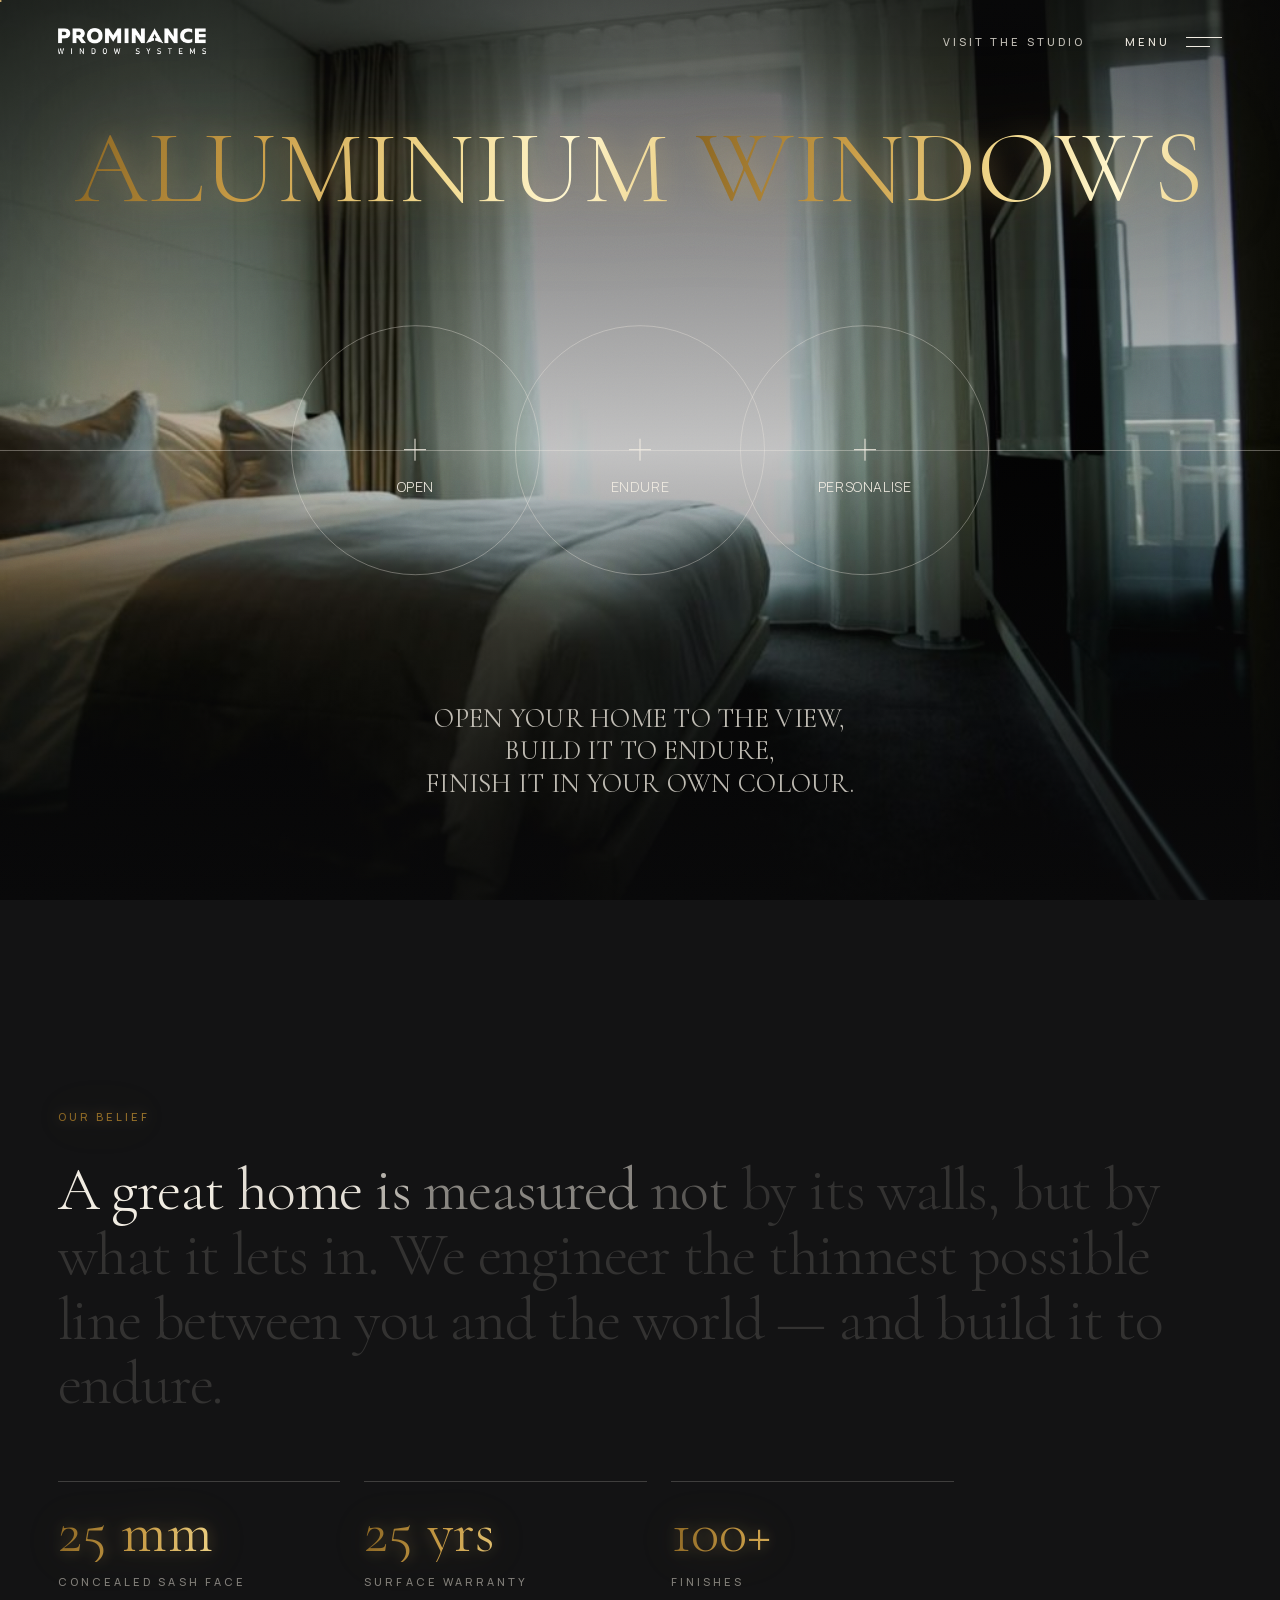
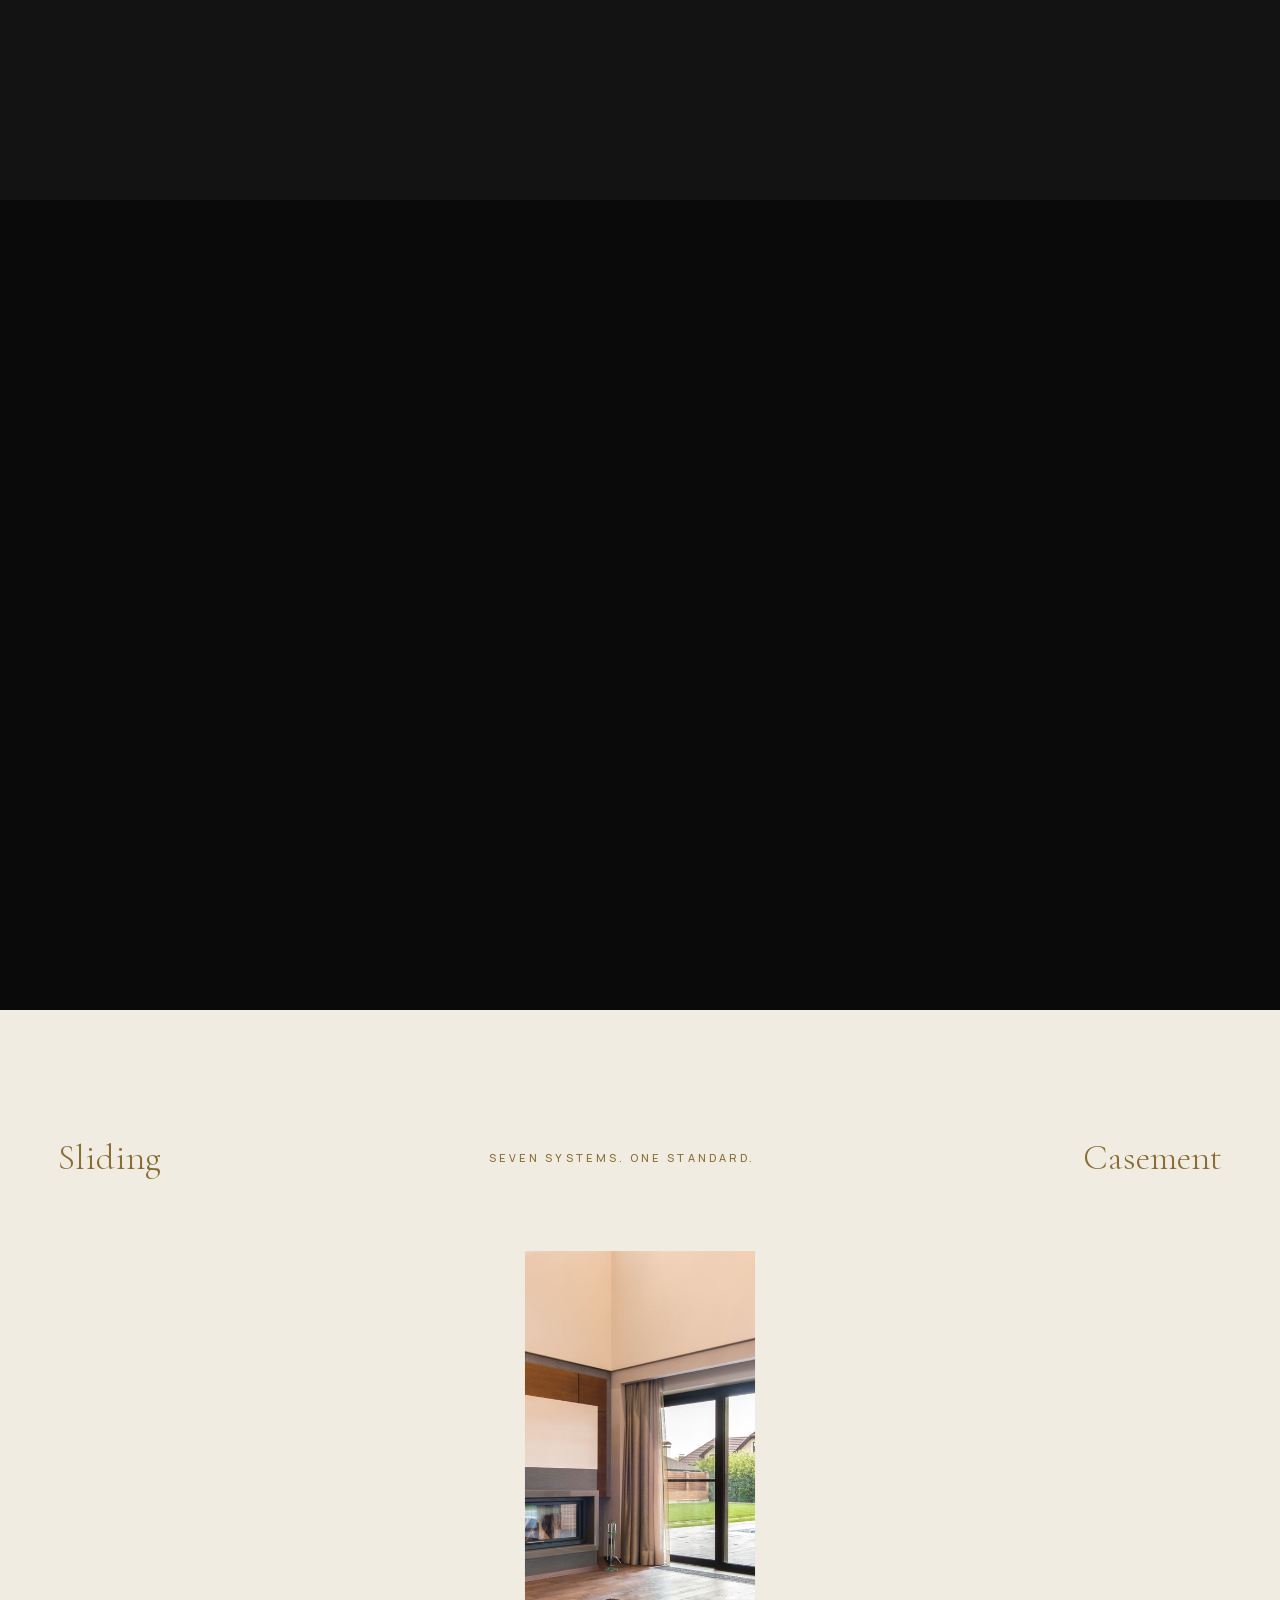
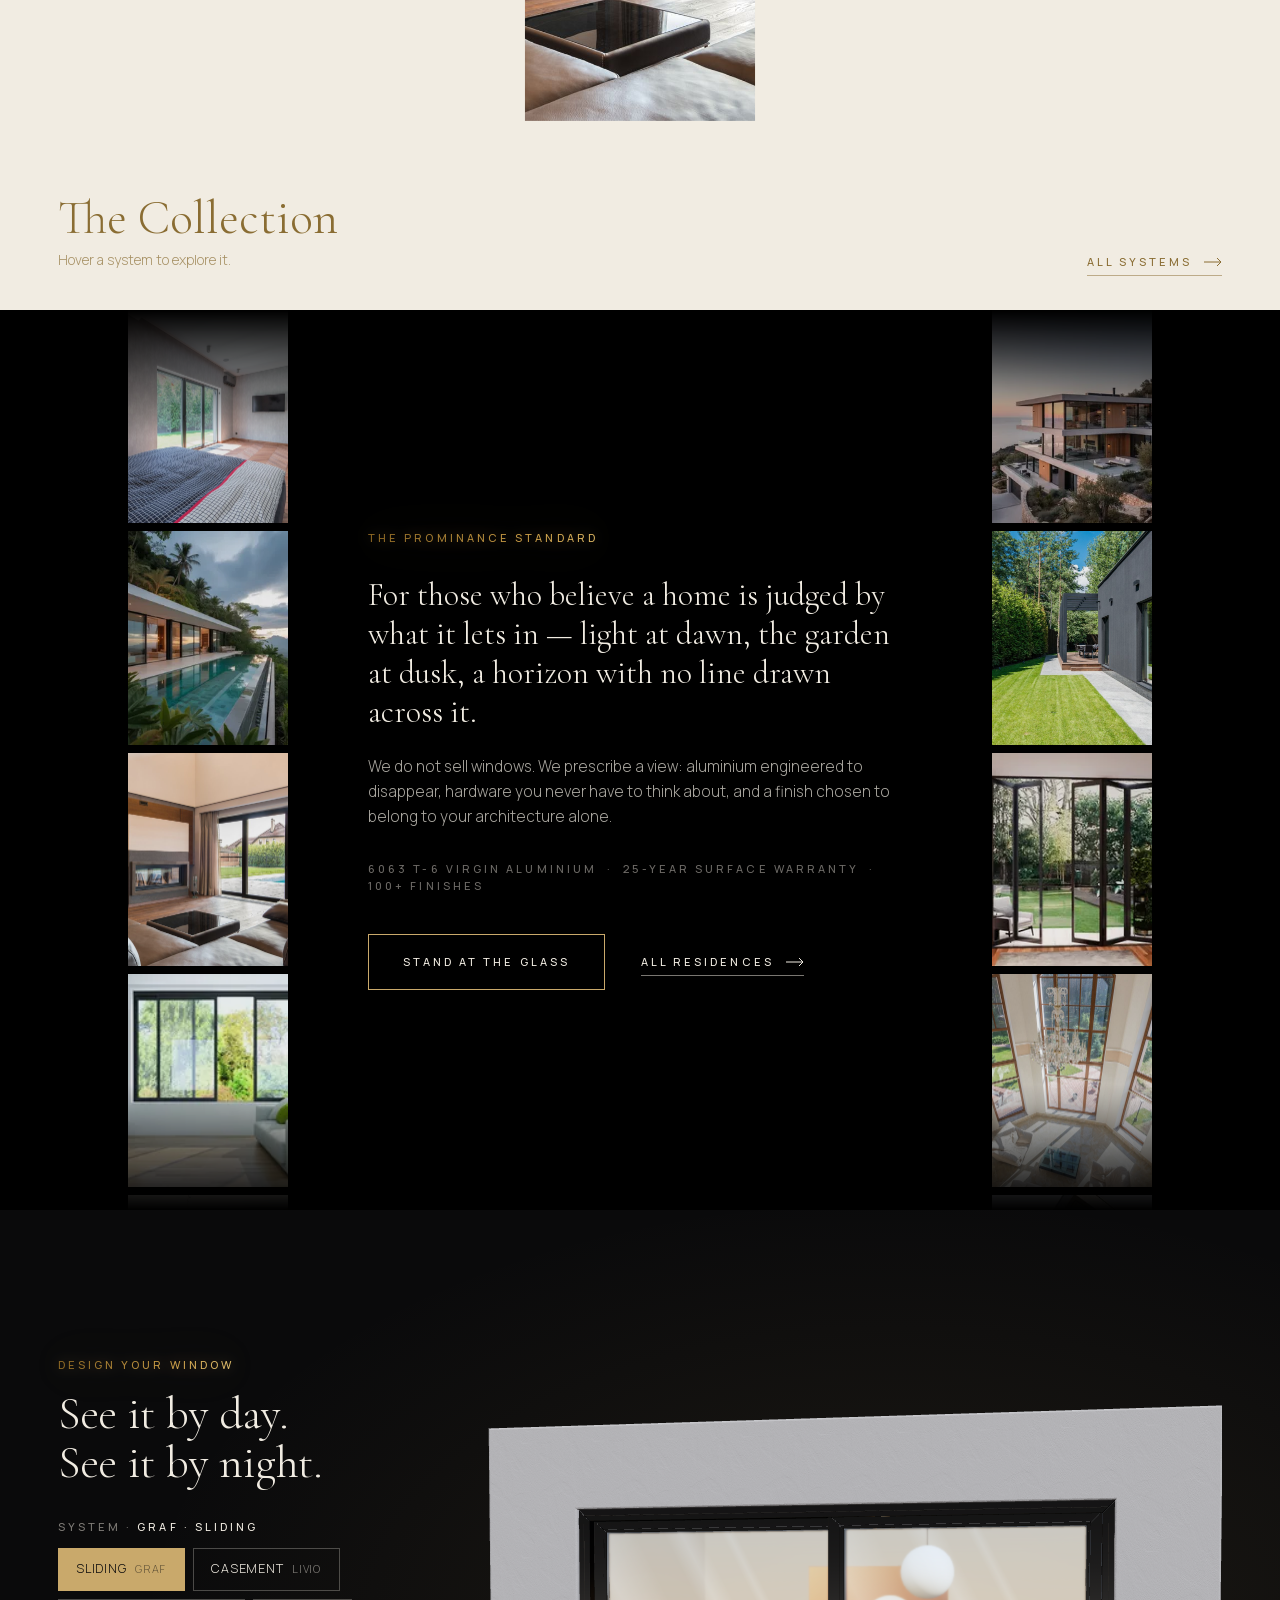
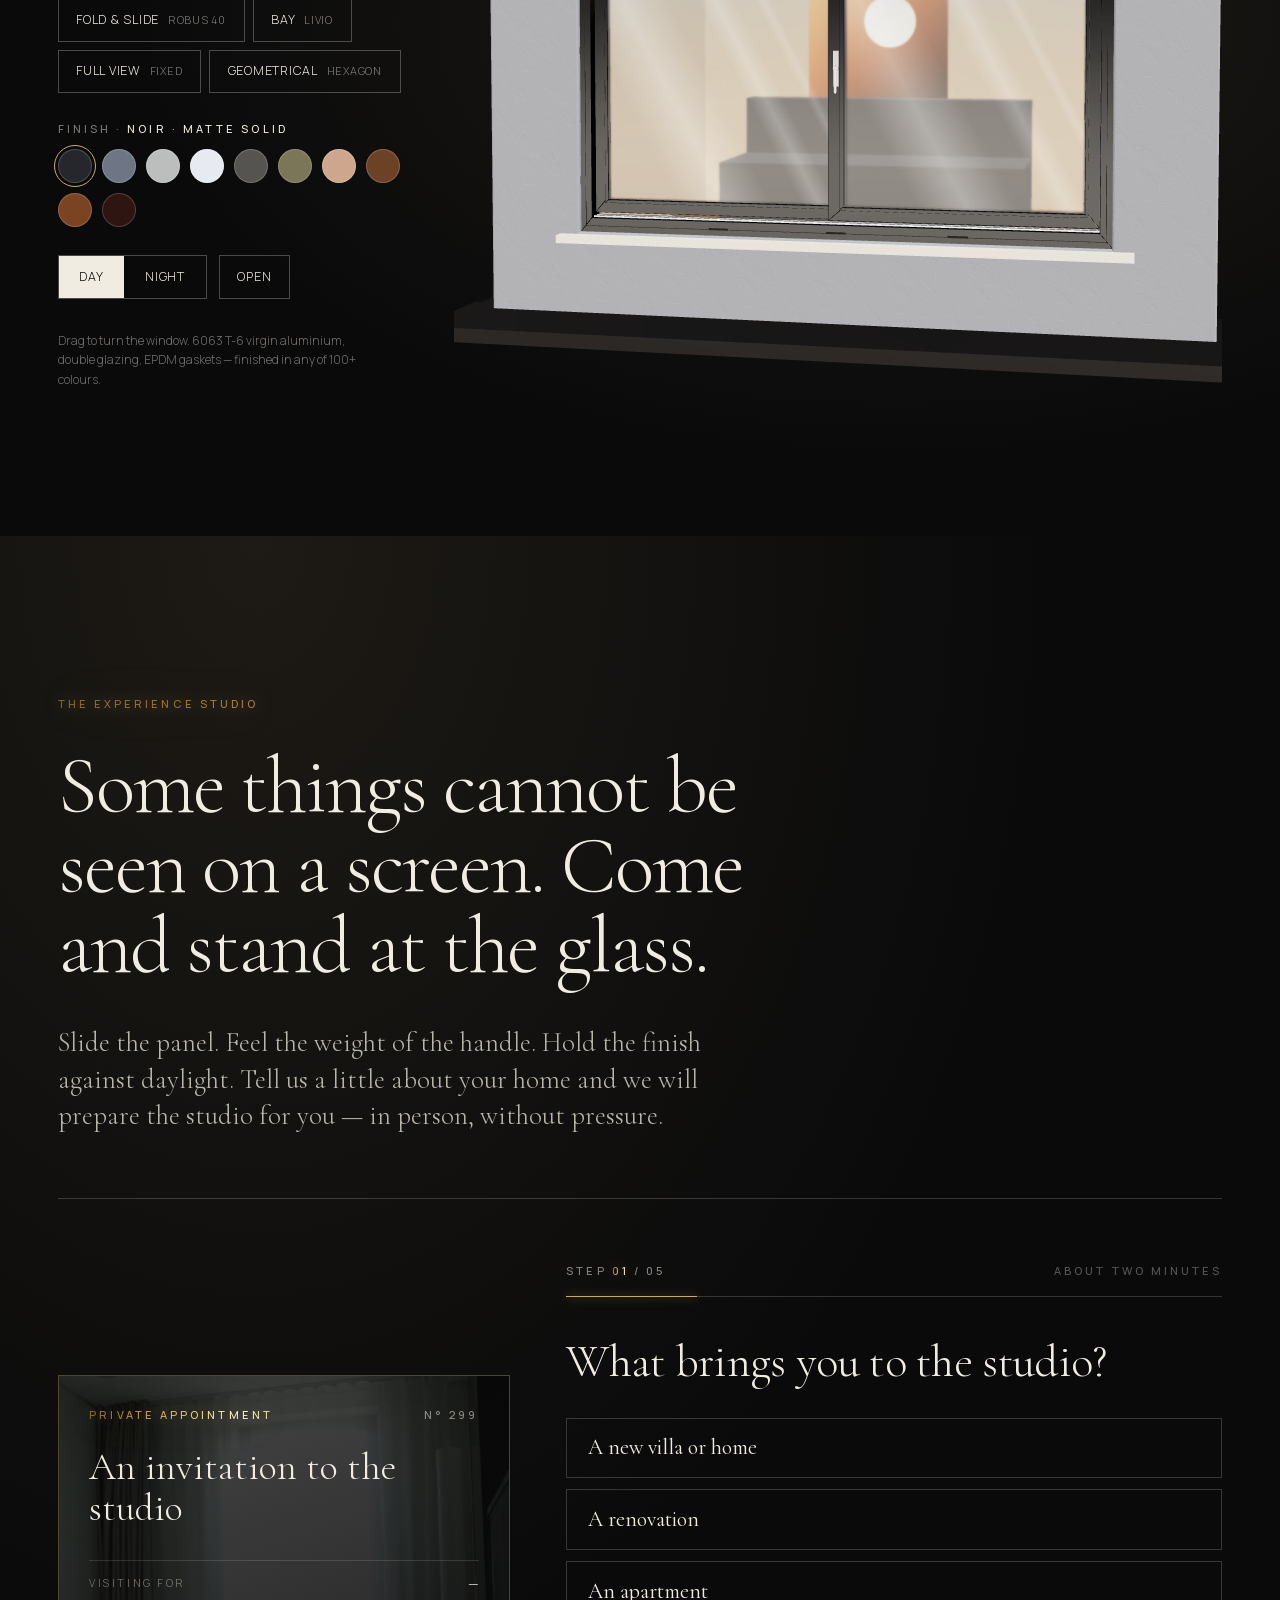
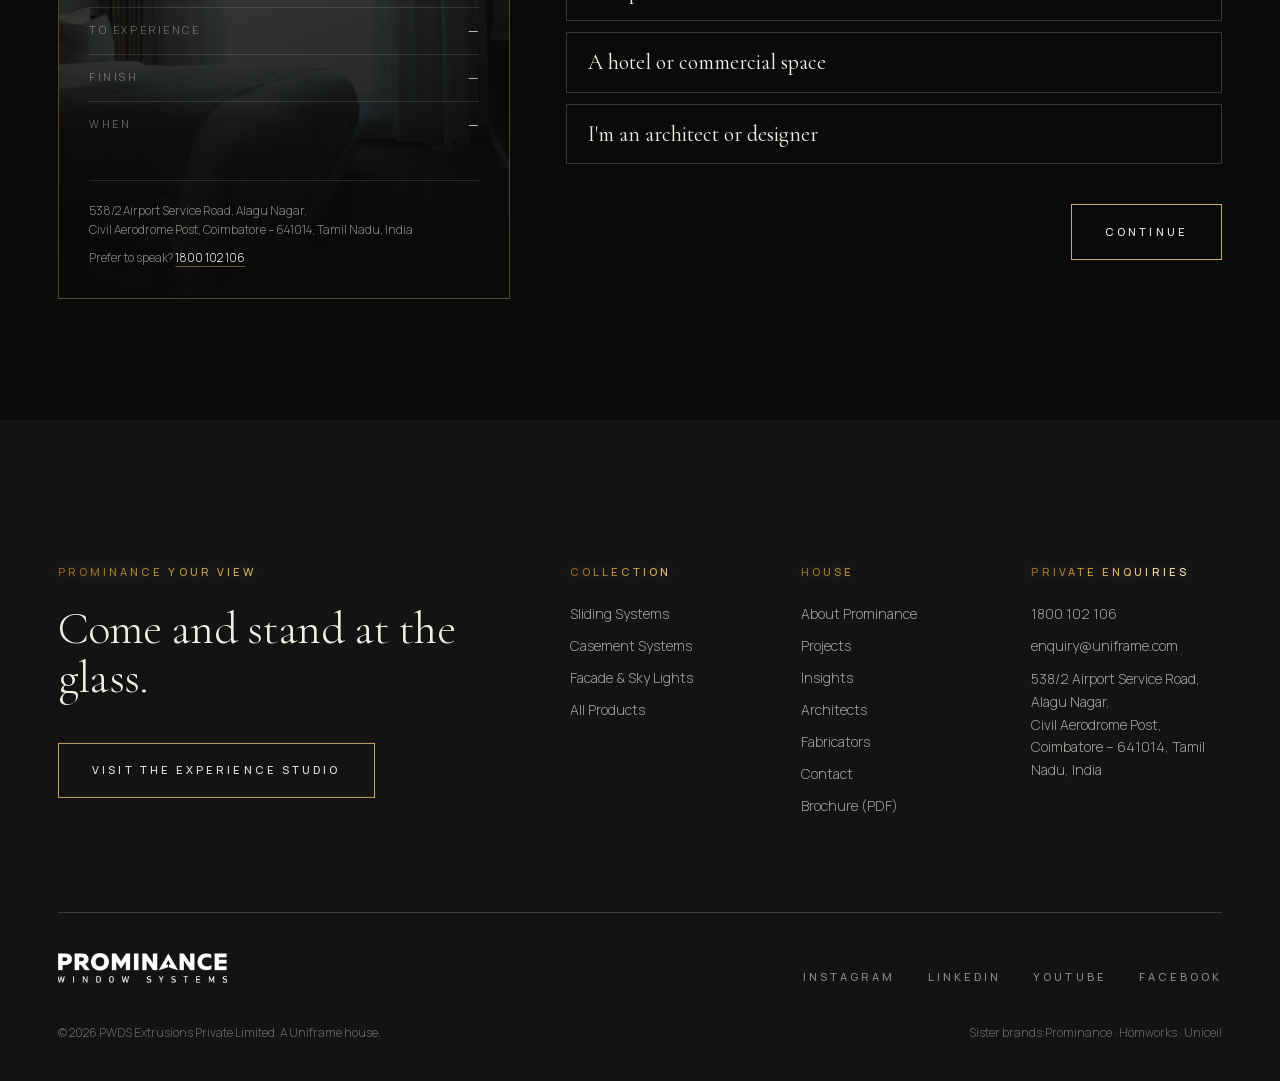
==== aluminium-windows/index.html @ 63ce42ec "Aluminium and uPVC home pages as sub-sites (aluminium-windows/, upvc-windows/); hero Explore links p" ====
<!DOCTYPE html><html lang="en"><head><script>
      document.documentElement.classList.add("js");
    </script><meta charset="UTF-8"><meta name="viewport" content="width=device-width, initial-scale=1"><meta name="generator" content="Astro v7.3.3"><meta name="theme-color" content="#0a0a0b"><title>PROMINANCE — Prominance Your View</title><meta name="description" content="Aluminium window, door and facade systems for the most considered homes. Concealed frames, panoramic glass and a 25-year surface warranty — crafted in Coimbatore. Visit the Experience Studio."><link rel="canonical" href="https://uniframe.com/"><meta property="og:type" content="website"><meta property="og:title" content="PROMINANCE — Prominance Your View"><meta property="og:description" content="Aluminium window, door and facade systems for the most considered homes. Concealed frames, panoramic glass and a 25-year surface warranty — crafted in Coimbatore. Visit the Experience Studio."><meta property="og:url" content="https://uniframe.com/"><meta property="og:image" content="https://uniframe.com/media/hero-villa-poster.jpg"><meta property="og:site_name" content="PROMINANCE"><meta name="twitter:card" content="summary_large_image"><meta name="twitter:title" content="PROMINANCE — Prominance Your View"><meta name="twitter:description" content="Aluminium window, door and facade systems for the most considered homes. Concealed frames, panoramic glass and a 25-year surface warranty — crafted in Coimbatore. Visit the Experience Studio."><meta name="twitter:image" content="https://uniframe.com/media/hero-villa-poster.jpg"><link rel="icon" href="/aluminium-windows/favicon.svg" type="image/svg+xml"><style>@font-face{font-family:"Cormorant Garamond-70018f11a57ab3ca";src:url("/aluminium-windows/_astro/fonts/b247e2262a34a0c3.woff2") format("woff2");font-display:swap;unicode-range:U+0000-00FF,U+0131,U+0152-0153,U+02BB-02BC,U+02C6,U+02DA,U+02DC,U+0304,U+0308,U+0329,U+2000-206F,U+20AC,U+2122,U+2191,U+2193,U+2212,U+2215,U+FEFF,U+FFFD;font-weight:300;font-style:italic;}@font-face{font-family:"Cormorant Garamond-70018f11a57ab3ca";src:url("/aluminium-windows/_astro/fonts/b247e2262a34a0c3.woff2") format("woff2");font-display:swap;unicode-range:U+0000-00FF,U+0131,U+0152-0153,U+02BB-02BC,U+02C6,U+02DA,U+02DC,U+0304,U+0308,U+0329,U+2000-206F,U+20AC,U+2122,U+2191,U+2193,U+2212,U+2215,U+FEFF,U+FFFD;font-weight:400;font-style:italic;}@font-face{font-family:"Cormorant Garamond-70018f11a57ab3ca";src:url("/aluminium-windows/_astro/fonts/b247e2262a34a0c3.woff2") format("woff2");font-display:swap;unicode-range:U+0000-00FF,U+0131,U+0152-0153,U+02BB-02BC,U+02C6,U+02DA,U+02DC,U+0304,U+0308,U+0329,U+2000-206F,U+20AC,U+2122,U+2191,U+2193,U+2212,U+2215,U+FEFF,U+FFFD;font-weight:500;font-style:italic;}@font-face{font-family:"Cormorant Garamond-70018f11a57ab3ca";src:url("/aluminium-windows/_astro/fonts/00b5bb498060bc63.woff2") format("woff2");font-display:swap;unicode-range:U+0000-00FF,U+0131,U+0152-0153,U+02BB-02BC,U+02C6,U+02DA,U+02DC,U+0304,U+0308,U+0329,U+2000-206F,U+20AC,U+2122,U+2191,U+2193,U+2212,U+2215,U+FEFF,U+FFFD;font-weight:300;font-style:normal;}@font-face{font-family:"Cormorant Garamond-70018f11a57ab3ca";src:url("/aluminium-windows/_astro/fonts/00b5bb498060bc63.woff2") format("woff2");font-display:swap;unicode-range:U+0000-00FF,U+0131,U+0152-0153,U+02BB-02BC,U+02C6,U+02DA,U+02DC,U+0304,U+0308,U+0329,U+2000-206F,U+20AC,U+2122,U+2191,U+2193,U+2212,U+2215,U+FEFF,U+FFFD;font-weight:400;font-style:normal;}@font-face{font-family:"Cormorant Garamond-70018f11a57ab3ca";src:url("/aluminium-windows/_astro/fonts/00b5bb498060bc63.woff2") format("woff2");font-display:swap;unicode-range:U+0000-00FF,U+0131,U+0152-0153,U+02BB-02BC,U+02C6,U+02DA,U+02DC,U+0304,U+0308,U+0329,U+2000-206F,U+20AC,U+2122,U+2191,U+2193,U+2212,U+2215,U+FEFF,U+FFFD;font-weight:500;font-style:normal;}@font-face{font-family:"Cormorant Garamond-70018f11a57ab3ca fallback: Arial";src:local("Arial");font-display:swap;font-weight:300;font-style:italic;size-adjust:79.4077%;ascent-override:116.3616%;descent-override:36.1426%;line-gap-override:0%;}@font-face{font-family:"Cormorant Garamond-70018f11a57ab3ca fallback: Arial";src:local("Arial");font-display:swap;font-weight:400;font-style:italic;size-adjust:79.4077%;ascent-override:116.3616%;descent-override:36.1426%;line-gap-override:0%;}@font-face{font-family:"Cormorant Garamond-70018f11a57ab3ca fallback: Arial";src:local("Arial");font-display:swap;font-weight:500;font-style:italic;size-adjust:79.4077%;ascent-override:116.3616%;descent-override:36.1426%;line-gap-override:0%;}@font-face{font-family:"Cormorant Garamond-70018f11a57ab3ca fallback: Arial";src:local("Arial");font-display:swap;font-weight:300;font-style:normal;size-adjust:79.4077%;ascent-override:116.3616%;descent-override:36.1426%;line-gap-override:0%;}@font-face{font-family:"Cormorant Garamond-70018f11a57ab3ca fallback: Arial";src:local("Arial");font-display:swap;font-weight:400;font-style:normal;size-adjust:79.4077%;ascent-override:116.3616%;descent-override:36.1426%;line-gap-override:0%;}@font-face{font-family:"Cormorant Garamond-70018f11a57ab3ca fallback: Arial";src:local("Arial");font-display:swap;font-weight:500;font-style:normal;size-adjust:79.4077%;ascent-override:116.3616%;descent-override:36.1426%;line-gap-override:0%;}:root{--font-display-raw:"Cormorant Garamond-70018f11a57ab3ca","Cormorant Garamond-70018f11a57ab3ca fallback: Arial",sans-serif;}</style><link rel="preload" href="/aluminium-windows/_astro/fonts/b247e2262a34a0c3.woff2" as="font" type="font/woff2" crossorigin><link rel="preload" href="/aluminium-windows/_astro/fonts/00b5bb498060bc63.woff2" as="font" type="font/woff2" crossorigin><style>@font-face{font-family:Manrope-d0b077b1a458fb5e;src:url("/aluminium-windows/_astro/fonts/542094a31e9ddf9a.woff2") format("woff2");font-display:swap;unicode-range:U+0000-00FF,U+0131,U+0152-0153,U+02BB-02BC,U+02C6,U+02DA,U+02DC,U+0304,U+0308,U+0329,U+2000-206F,U+20AC,U+2122,U+2191,U+2193,U+2212,U+2215,U+FEFF,U+FFFD;font-weight:300;font-style:normal;}@font-face{font-family:Manrope-d0b077b1a458fb5e;src:url("/aluminium-windows/_astro/fonts/542094a31e9ddf9a.woff2") format("woff2");font-display:swap;unicode-range:U+0000-00FF,U+0131,U+0152-0153,U+02BB-02BC,U+02C6,U+02DA,U+02DC,U+0304,U+0308,U+0329,U+2000-206F,U+20AC,U+2122,U+2191,U+2193,U+2212,U+2215,U+FEFF,U+FFFD;font-weight:400;font-style:normal;}@font-face{font-family:Manrope-d0b077b1a458fb5e;src:url("/aluminium-windows/_astro/fonts/542094a31e9ddf9a.woff2") format("woff2");font-display:swap;unicode-range:U+0000-00FF,U+0131,U+0152-0153,U+02BB-02BC,U+02C6,U+02DA,U+02DC,U+0304,U+0308,U+0329,U+2000-206F,U+20AC,U+2122,U+2191,U+2193,U+2212,U+2215,U+FEFF,U+FFFD;font-weight:500;font-style:normal;}@font-face{font-family:Manrope-d0b077b1a458fb5e;src:url("/aluminium-windows/_astro/fonts/542094a31e9ddf9a.woff2") format("woff2");font-display:swap;unicode-range:U+0000-00FF,U+0131,U+0152-0153,U+02BB-02BC,U+02C6,U+02DA,U+02DC,U+0304,U+0308,U+0329,U+2000-206F,U+20AC,U+2122,U+2191,U+2193,U+2212,U+2215,U+FEFF,U+FFFD;font-weight:600;font-style:normal;}@font-face{font-family:Manrope-d0b077b1a458fb5e;src:url("/aluminium-windows/_astro/fonts/542094a31e9ddf9a.woff2") format("woff2");font-display:swap;unicode-range:U+0000-00FF,U+0131,U+0152-0153,U+02BB-02BC,U+02C6,U+02DA,U+02DC,U+0304,U+0308,U+0329,U+2000-206F,U+20AC,U+2122,U+2191,U+2193,U+2212,U+2215,U+FEFF,U+FFFD;font-weight:700;font-style:normal;}@font-face{font-family:"Manrope-d0b077b1a458fb5e fallback: Arial";src:local("Arial");font-display:swap;font-weight:300;font-style:normal;size-adjust:99.4839%;ascent-override:107.153%;descent-override:30.1556%;line-gap-override:0%;}@font-face{font-family:"Manrope-d0b077b1a458fb5e fallback: Arial";src:local("Arial");font-display:swap;font-weight:400;font-style:normal;size-adjust:99.4839%;ascent-override:107.153%;descent-override:30.1556%;line-gap-override:0%;}@font-face{font-family:"Manrope-d0b077b1a458fb5e fallback: Arial";src:local("Arial");font-display:swap;font-weight:500;font-style:normal;size-adjust:99.4839%;ascent-override:107.153%;descent-override:30.1556%;line-gap-override:0%;}@font-face{font-family:"Manrope-d0b077b1a458fb5e fallback: Arial";src:local("Arial");font-display:swap;font-weight:600;font-style:normal;size-adjust:99.4839%;ascent-override:107.153%;descent-override:30.1556%;line-gap-override:0%;}@font-face{font-family:"Manrope-d0b077b1a458fb5e fallback: Arial Bold";src:local("Arial Bold");font-display:swap;font-weight:700;font-style:normal;size-adjust:92.3996%;ascent-override:115.3685%;descent-override:32.4677%;line-gap-override:0%;}:root{--font-sans-raw:Manrope-d0b077b1a458fb5e,"Manrope-d0b077b1a458fb5e fallback: Arial","Manrope-d0b077b1a458fb5e fallback: Arial Bold",sans-serif;}</style><link rel="preload" href="/aluminium-windows/_astro/fonts/542094a31e9ddf9a.woff2" as="font" type="font/woff2" crossorigin><link rel="stylesheet" href="/aluminium-windows/_astro/StudioInvite.BjvZAHHg.css"><link rel="stylesheet" href="/aluminium-windows/_astro/BaseLayout.BjZHMiXQ.css"><link rel="stylesheet" href="/aluminium-windows/_astro/index.CQAu_uRH.css"></head><body><div class="uf-preloader" data-preloader aria-hidden="true"><div class="flex w-[min(80vw,420px)] flex-col items-center gap-10"><div data-preloader-logo><img src="/aluminium-windows/_astro/prominance-logo.Dpaue_4b_Z1Pszwy.webp" srcset="/aluminium-windows/_astro/prominance-logo.Dpaue_4b_1IzgF.webp 260w, /aluminium-windows/_astro/prominance-logo.Dpaue_4b_Z14g1f2.webp 520w" alt sizes="260px" loading="lazy" decoding="async" width="1060" height="198" class="h-9 w-auto brightness-0 invert"></div><div class="w-full"><div class="h-px w-full origin-left bg-champagne" data-preloader-line></div><div class="mt-4 flex justify-between label-eyebrow text-ivory/50"><span>Prominance Your View</span><span data-preloader-count>000</span></div></div></div></div><header data-header class="uf-header fixed inset-x-0 top-0 z-[150]" data-astro-cid-nen7h5rs><div class="uf-header-bar container-frame flex items-center justify-between py-5 md:py-7" data-astro-cid-nen7h5rs><a href="/aluminium-windows/" aria-label="Prominance — home" class="relative z-[2]" data-astro-cid-nen7h5rs><img src="/aluminium-windows/_astro/prominance-logo.Dpaue_4b_Z1Pszwy.webp" srcset="/aluminium-windows/_astro/prominance-logo.Dpaue_4b_1IzgF.webp 260w, /aluminium-windows/_astro/prominance-logo.Dpaue_4b_Z14g1f2.webp 520w" alt="PROMINANCE" sizes="180px" data-astro-cid-nen7h5rs="true" loading="lazy" decoding="async" width="1060" height="198" class="h-6 w-auto brightness-0 invert md:h-7"></a><div class="relative z-[2] flex items-center gap-6 md:gap-10" data-astro-cid-nen7h5rs><a href="/aluminium-windows/contact-us/" class="label-eyebrow hidden text-ivory/80 transition-colors hover:text-champagne md:inline" data-astro-cid-nen7h5rs>Visit the Studio</a><button type="button" data-menu-toggle aria-expanded="false" aria-controls="uf-menu" class="group flex items-center gap-4" data-astro-cid-nen7h5rs><span class="label-eyebrow" data-menu-label data-astro-cid-nen7h5rs>Menu</span><span class="relative block h-[10px] w-9" data-astro-cid-nen7h5rs><span class="absolute left-0 top-0 block h-px w-full bg-ivory transition-transform duration-500 group-aria-expanded:translate-y-[4.5px] group-aria-expanded:rotate-[20deg]" data-astro-cid-nen7h5rs></span><span class="absolute bottom-0 left-0 block h-px w-2/3 bg-ivory transition-all duration-500 group-aria-expanded:bottom-[4.5px] group-aria-expanded:w-full group-aria-expanded:-rotate-[20deg]" data-astro-cid-nen7h5rs></span></span></button></div></div><nav id="uf-menu" class="uf-menu" aria-label="Primary" hidden data-astro-cid-nen7h5rs><div class="container-frame grid h-full grid-cols-1 gap-10 pb-10 pt-28 md:grid-cols-12 md:pt-36" data-astro-cid-nen7h5rs><ul class="flex flex-col justify-center gap-1 md:col-span-7" data-astro-cid-nen7h5rs><li class="overflow-hidden" data-astro-cid-nen7h5rs><a href="/aluminium-windows/products/" data-menu-link class="group flex items-baseline gap-5 py-1" data-astro-cid-nen7h5rs><span class="label-eyebrow w-7 text-champagne/80" data-astro-cid-nen7h5rs>01</span><span class="font-display text-[clamp(2.25rem,6.2vw,5.5rem)] font-light leading-[1.02] transition-all duration-500 group-hover:translate-x-3 group-hover:italic group-hover:text-champagne-soft" data-astro-cid-nen7h5rs>The Collection</span></a></li><li class="overflow-hidden" data-astro-cid-nen7h5rs><a href="/aluminium-windows/projects/" data-menu-link class="group flex items-baseline gap-5 py-1" data-astro-cid-nen7h5rs><span class="label-eyebrow w-7 text-champagne/80" data-astro-cid-nen7h5rs>02</span><span class="font-display text-[clamp(2.25rem,6.2vw,5.5rem)] font-light leading-[1.02] transition-all duration-500 group-hover:translate-x-3 group-hover:italic group-hover:text-champagne-soft" data-astro-cid-nen7h5rs>Residences</span></a></li><li class="overflow-hidden" data-astro-cid-nen7h5rs><a href="/aluminium-windows/facade-sky-lights/" data-menu-link class="group flex items-baseline gap-5 py-1" data-astro-cid-nen7h5rs><span class="label-eyebrow w-7 text-champagne/80" data-astro-cid-nen7h5rs>03</span><span class="font-display text-[clamp(2.25rem,6.2vw,5.5rem)] font-light leading-[1.02] transition-all duration-500 group-hover:translate-x-3 group-hover:italic group-hover:text-champagne-soft" data-astro-cid-nen7h5rs>Facade &amp; Beyond</span></a></li><li class="overflow-hidden" data-astro-cid-nen7h5rs><a href="/aluminium-windows/about-us/" data-menu-link class="group flex items-baseline gap-5 py-1" data-astro-cid-nen7h5rs><span class="label-eyebrow w-7 text-champagne/80" data-astro-cid-nen7h5rs>04</span><span class="font-display text-[clamp(2.25rem,6.2vw,5.5rem)] font-light leading-[1.02] transition-all duration-500 group-hover:translate-x-3 group-hover:italic group-hover:text-champagne-soft" data-astro-cid-nen7h5rs>Our House</span></a></li><li class="overflow-hidden" data-astro-cid-nen7h5rs><a href="/aluminium-windows/insights/" data-menu-link class="group flex items-baseline gap-5 py-1" data-astro-cid-nen7h5rs><span class="label-eyebrow w-7 text-champagne/80" data-astro-cid-nen7h5rs>05</span><span class="font-display text-[clamp(2.25rem,6.2vw,5.5rem)] font-light leading-[1.02] transition-all duration-500 group-hover:translate-x-3 group-hover:italic group-hover:text-champagne-soft" data-astro-cid-nen7h5rs>Journal</span></a></li><li class="overflow-hidden" data-astro-cid-nen7h5rs><a href="/aluminium-windows/contact-us/" data-menu-link class="group flex items-baseline gap-5 py-1" data-astro-cid-nen7h5rs><span class="label-eyebrow w-7 text-champagne/80" data-astro-cid-nen7h5rs>06</span><span class="font-display text-[clamp(2.25rem,6.2vw,5.5rem)] font-light leading-[1.02] transition-all duration-500 group-hover:translate-x-3 group-hover:italic group-hover:text-champagne-soft" data-astro-cid-nen7h5rs>Visit the Studio</span></a></li></ul><div class="hidden flex-col justify-between md:col-span-5 md:flex" data-menu-extra data-astro-cid-nen7h5rs><div class="grid grid-cols-2 gap-8" data-astro-cid-nen7h5rs><div data-astro-cid-nen7h5rs><p class="label-eyebrow text-champagne" data-astro-cid-nen7h5rs>Sliding</p><ul class="mt-5 space-y-3" data-astro-cid-nen7h5rs><li data-astro-cid-nen7h5rs><a href="/aluminium-windows/graf-26/" class="text-sm text-ivory/70 transition-colors hover:text-ivory" data-astro-cid-nen7h5rs>GRAF 26</a></li><li data-astro-cid-nen7h5rs><a href="/aluminium-windows/graf-32/" class="text-sm text-ivory/70 transition-colors hover:text-ivory" data-astro-cid-nen7h5rs>GRAF 32</a></li><li data-astro-cid-nen7h5rs><a href="/aluminium-windows/graf-45/" class="text-sm text-ivory/70 transition-colors hover:text-ivory" data-astro-cid-nen7h5rs>GRAF 45</a></li><li data-astro-cid-nen7h5rs><a href="/aluminium-windows/graf-73/" class="text-sm text-ivory/70 transition-colors hover:text-ivory" data-astro-cid-nen7h5rs>GRAF 73</a></li></ul></div><div data-astro-cid-nen7h5rs><p class="label-eyebrow text-champagne" data-astro-cid-nen7h5rs>Casement</p><ul class="mt-5 space-y-3" data-astro-cid-nen7h5rs><li data-astro-cid-nen7h5rs><a href="/aluminium-windows/livio/" class="text-sm text-ivory/70 transition-colors hover:text-ivory" data-astro-cid-nen7h5rs>LIVIO</a></li><li data-astro-cid-nen7h5rs><a href="/aluminium-windows/robus-30/" class="text-sm text-ivory/70 transition-colors hover:text-ivory" data-astro-cid-nen7h5rs>ROBUS 30</a></li><li data-astro-cid-nen7h5rs><a href="/aluminium-windows/robus-40/" class="text-sm text-ivory/70 transition-colors hover:text-ivory" data-astro-cid-nen7h5rs>ROBUS 40</a></li></ul></div></div><div class="text-sm leading-relaxed text-ivory/60" data-astro-cid-nen7h5rs><p class="label-eyebrow text-champagne" data-astro-cid-nen7h5rs>Private enquiries</p><a href="tel:1800102106" class="mt-3 block font-display text-3xl text-ivory" data-astro-cid-nen7h5rs>1800 102 106</a><a href="mailto:enquiry@uniframe.com" class="mt-1 block hover:text-ivory" data-astro-cid-nen7h5rs>enquiry@uniframe.com</a></div></div></div></nav></header><script type="module">var e=document.querySelector(`[data-header]`),t=document.querySelector(`[data-menu-toggle]`),n=document.getElementById(`uf-menu`),r=document.querySelector(`[data-menu-label]`);function i(i){e&&t&&n&&(i&&(n.hidden=!1),requestAnimationFrame(()=>{e.classList.toggle(`is-open`,i),t.setAttribute(`aria-expanded`,String(i)),r&&(r.textContent=i?`Close`:`Menu`);let n=window.__lenis;i?n?.stop():n?.start(),document.documentElement.style.overflow=i?`hidden`:``}),i||window.setTimeout(()=>{e.classList.contains(`is-open`)||(n.hidden=!0)},950))}t?.addEventListener(`click`,()=>i(t.getAttribute(`aria-expanded`)!==`true`)),n?.addEventListener(`click`,e=>{e.target.closest(`a`)&&i(!1)}),document.addEventListener(`keydown`,e=>{e.key===`Escape`&&i(!1)});</script><main><section class="relative min-h-[100svh] overflow-hidden bg-ink" data-pick-root><div class="absolute inset-0 overflow-hidden"><div class="uf-layer is-on" data-pick-layer="0"><video class="h-full w-full object-cover" data-pick-video src="/aluminium-windows/media/stock/hero-default.mp4" poster="/aluminium-windows/media/stock/hero-default.jpg" autoplay muted loop playsinline preload="auto" aria-hidden="true"></video></div><div class="uf-layer" data-pick-layer="1"><video class="h-full w-full object-cover" data-pick-video data-src="/aluminium-windows/media/stock/pillar-open.mp4" poster="/aluminium-windows/media/stock/pillar-open.jpg" muted loop playsinline preload="none" aria-hidden="true"></video></div><div class="uf-layer" data-pick-layer="2"><video class="h-full w-full object-cover" data-pick-video data-src="/aluminium-windows/media/stock/pillar-endure.mp4" poster="/aluminium-windows/media/stock/pillar-endure.jpg" muted loop playsinline preload="none" aria-hidden="true"></video></div><div class="uf-layer" data-pick-layer="3"><video class="h-full w-full object-cover" data-pick-video data-src="/aluminium-windows/media/stock/pillar-personalise.mp4" poster="/aluminium-windows/media/stock/pillar-personalise.jpg" muted loop playsinline preload="none" aria-hidden="true"></video></div><div class="absolute inset-0 bg-gradient-to-b from-ink/70 via-ink/25 to-ink/80"></div><div class="uf-grain absolute inset-0"></div></div><h1 class="uf-wordmark pointer-events-none absolute inset-x-0 top-[13svh] text-center" data-split data-split-delay="0.2" aria-label="Aluminium Windows">ALUMINIUM WINDOWS</h1><div class="pointer-events-none absolute inset-x-0 top-1/2 h-px bg-ivory/35"></div><div class="absolute inset-x-0 top-1/2 z-[2] flex -translate-y-1/2 justify-center" data-pick-circles><a href="/aluminium-windows/sliding/" class="uf-circle" data-pick="1"><span class="uf-plus" aria-hidden="true"></span><span class="uf-circle-label">Open</span></a><a href="/aluminium-windows/about-us/" class="uf-circle" data-pick="2"><span class="uf-plus" aria-hidden="true"></span><span class="uf-circle-label">Endure</span></a><a href="/aluminium-windows/products/#finishes" class="uf-circle" data-pick="3"><span class="uf-plus" aria-hidden="true"></span><span class="uf-circle-label">Personalise</span></a></div><p class="uf-lines absolute inset-x-0 bottom-[11svh] z-[2] mx-auto max-w-3xl px-6 text-center"><span class="uf-line" data-line="1">Open your home to the view,</span><span class="uf-line" data-line="2">Build it to endure,</span><span class="uf-line" data-line="3">Finish it in your own colour.</span></p></section><div class="uf-stack" data-stack><!-- ============ 2. MANIFESTO ============ --><section class="uf-panel relative flex min-h-[100svh] items-center bg-ink-soft py-28" data-panel style="z-index:2"><div class="container-frame w-full"><p class="label-eyebrow text-champagne" data-reveal="fade">Our belief</p><p class="uf-manifesto mt-8 max-w-6xl" data-scrub-text>A great home is measured not by its walls, but by what it lets in. We engineer the thinnest possible line between you and the world — and build it to endure.</p><div class="mt-16 grid max-w-4xl grid-cols-3 gap-6" data-reveal-group><div class="border-t border-ivory/20 pt-5" data-reveal="up"><p class="font-display text-4xl font-light text-champagne-soft md:text-6xl">25 mm</p><p class="label-eyebrow mt-3 text-ivory/50">Concealed sash face</p></div><div class="border-t border-ivory/20 pt-5" data-reveal="up"><p class="font-display text-4xl font-light text-champagne-soft md:text-6xl">25 yrs</p><p class="label-eyebrow mt-3 text-ivory/50">Surface warranty</p></div><div class="border-t border-ivory/20 pt-5" data-reveal="up"><p class="font-display text-4xl font-light text-champagne-soft md:text-6xl">100+</p><p class="label-eyebrow mt-3 text-ivory/50">Finishes</p></div></div></div></section><div class="uf-dwell" aria-hidden="true"></div><!-- ============ 3. THE COLLECTION — fanned strip ============ --><section class="uf-gallery relative flex min-h-[100svh] flex-col bg-ivory text-ink" data-gallery style="z-index:3"><div class="absolute inset-0"><div class="uf-layer" data-gal-bg="0"><img src="/aluminium-windows/media/stock/gal-0.jpg" alt="" class="h-full w-full object-cover" loading="lazy" decoding="async"></div><div class="uf-layer" data-gal-bg="1"><img src="/aluminium-windows/media/stock/gal-1.jpg" alt="" class="h-full w-full object-cover" loading="lazy" decoding="async"></div><div class="uf-layer" data-gal-bg="2"><img src="/aluminium-windows/media/stock/gal-2.jpg" alt="" class="h-full w-full object-cover" loading="lazy" decoding="async"></div><div class="uf-layer" data-gal-bg="3"><img src="/aluminium-windows/media/stock/gal-3.jpg" alt="" class="h-full w-full object-cover" loading="lazy" decoding="async"></div><div class="uf-layer" data-gal-bg="4"><img src="/aluminium-windows/media/stock/gal-4.jpg" alt="" class="h-full w-full object-cover" loading="lazy" decoding="async"></div><div class="uf-layer" data-gal-bg="5"><img src="/aluminium-windows/media/stock/gal-5.jpg" alt="" class="h-full w-full object-cover" loading="lazy" decoding="async"></div><div class="uf-layer" data-gal-bg="6"><img src="/aluminium-windows/media/stock/gal-6.jpg" alt="" class="h-full w-full object-cover" loading="lazy" decoding="async"></div><div class="uf-gal-scrim absolute inset-0 bg-ink/45"></div></div><div class="uf-gal-fg relative z-[2] container-frame flex items-start justify-between pt-28 md:pt-32"><span class="font-display text-3xl font-light md:text-4xl">Sliding</span><span class="label-eyebrow mt-3 hidden text-center md:block">Seven systems. One standard.</span><span class="font-display text-3xl font-light md:text-4xl">Casement</span></div><div class="relative z-[2] flex flex-1 items-center justify-center py-8"><ul class="uf-strip flex items-center justify-center gap-[0.7vw]" data-gal-strip><li class="uf-card h-[26vh] w-[10vw]" data-gal-card="0"><a href="/aluminium-windows/graf-26/" class="group relative block h-full w-full overflow-hidden" aria-label="GRAF 26 — Minimal design meeting modern functionality."><img src="/aluminium-windows/media/stock/gal-0.jpg" alt="Graf 26 Sliding Door &amp; Windows — luxury aluminium windows" class="h-full w-full object-cover transition-transform duration-[1400ms] ease-[var(--ease-lux)] group-hover:scale-[1.08]" loading="lazy" decoding="async"></a></li><li class="uf-card h-[34vh] w-[10vw]" data-gal-card="1"><a href="/aluminium-windows/graf-32/" class="group relative block h-full w-full overflow-hidden" aria-label="GRAF 32 — The art of strength and grace."><img src="/aluminium-windows/media/stock/gal-1.jpg" alt="Graf 32 Sliding Doors and Windows — luxury aluminium windows" class="h-full w-full object-cover transition-transform duration-[1400ms] ease-[var(--ease-lux)] group-hover:scale-[1.08]" loading="lazy" decoding="async"></a></li><li class="uf-card h-[44vh] w-[10vw]" data-gal-card="2"><a href="/aluminium-windows/graf-45/" class="group relative block h-full w-full overflow-hidden" aria-label="GRAF 45 — The pinnacle of architectural ambition."><img src="/aluminium-windows/media/stock/gal-2.jpg" alt="Graf 45 Sliding Door &amp; Windows — luxury aluminium windows" class="h-full w-full object-cover transition-transform duration-[1400ms] ease-[var(--ease-lux)] group-hover:scale-[1.08]" loading="lazy" decoding="async"></a></li><li class="uf-card h-[58vh] w-[20vw]" data-gal-card="3"><a href="/aluminium-windows/graf-73/" class="group relative block h-full w-full overflow-hidden" aria-label="GRAF 73 — All-around concealed, built for the panoramic view."><img src="/aluminium-windows/media/stock/gal-3.jpg" alt="Graf 73 Panoramic Sliding Series — luxury aluminium windows" class="h-full w-full object-cover transition-transform duration-[1400ms] ease-[var(--ease-lux)] group-hover:scale-[1.08]" loading="lazy" decoding="async"></a></li><li class="uf-card h-[44vh] w-[10vw]" data-gal-card="4"><a href="/aluminium-windows/livio/" class="group relative block h-full w-full overflow-hidden" aria-label="LIVIO — Only the frame face is visible externally."><img src="/aluminium-windows/media/stock/gal-4.jpg" alt="Livio Aluminium Casement Door &amp; Windows — luxury aluminium windows" class="h-full w-full object-cover transition-transform duration-[1400ms] ease-[var(--ease-lux)] group-hover:scale-[1.08]" loading="lazy" decoding="async"></a></li><li class="uf-card h-[34vh] w-[10vw]" data-gal-card="5"><a href="/aluminium-windows/robus-30/" class="group relative block h-full w-full overflow-hidden" aria-label="ROBUS 30 — A perfect union of minimalist design and robust performance."><img src="/aluminium-windows/media/stock/gal-5.jpg" alt="Robus 30 Aluminium Casement Windows — luxury aluminium windows" class="h-full w-full object-cover transition-transform duration-[1400ms] ease-[var(--ease-lux)] group-hover:scale-[1.08]" loading="lazy" decoding="async"></a></li><li class="uf-card h-[26vh] w-[10vw]" data-gal-card="6"><a href="/aluminium-windows/robus-40/" class="group relative block h-full w-full overflow-hidden" aria-label="ROBUS 40 — A solid design for windows and doors up to 2.4 metres."><img src="/aluminium-windows/media/stock/gal-6.jpg" alt="Robus 40 Aluminium Casement Windows &amp; Doors — luxury aluminium windows" class="h-full w-full object-cover transition-transform duration-[1400ms] ease-[var(--ease-lux)] group-hover:scale-[1.08]" loading="lazy" decoding="async"></a></li></ul></div><div class="uf-gal-fg relative z-[2] container-frame flex items-end justify-between pb-10"><div class="min-h-[4.5rem]" data-gal-caption aria-live="polite"><p class="font-display text-3xl font-light md:text-5xl" data-gal-name>The Collection</p><p class="mt-2 text-sm opacity-70" data-gal-line>Hover a system to explore it.</p></div><a href="/aluminium-windows/products/" class="link-underline label-eyebrow">All systems<svg width="18" height="10" viewBox="0 0 18 10" fill="none" aria-hidden="true"><path d="M0 5H17M17 5L13 1M17 5L13 9" stroke="currentColor" stroke-width="1"></path></svg></a></div></section></div><section class="relative h-[100svh] min-h-[680px] overflow-hidden bg-black" data-drift-root><div class="uf-drift uf-drift-l" aria-hidden="true"><div class="uf-drift-col uf-up"><figure class="uf-frame"><img src="/aluminium-windows/media/stock/gal-0.jpg" alt="" loading="lazy" decoding="async"></figure><figure class="uf-frame"><img src="/aluminium-windows/_astro/villa.BXehagGX_Z1nEh6H.webp" srcset="/aluminium-windows/_astro/villa.BXehagGX_Z1zUpTG.webp 300w, /aluminium-windows/_astro/villa.BXehagGX_iC78f.webp 500w" alt sizes="16vw" loading="lazy" decoding="async" width="1024" height="1024"></figure><figure class="uf-frame"><img src="/aluminium-windows/media/stock/gal-3.jpg" alt="" loading="lazy" decoding="async"></figure><figure class="uf-frame"><img src="/aluminium-windows/_astro/lifestyle-sofa-glasswall.DJ4UeHkC_1wry9K.webp" srcset="/aluminium-windows/_astro/lifestyle-sofa-glasswall.DJ4UeHkC_Z1hhwgM.webp 300w, /aluminium-windows/_astro/lifestyle-sofa-glasswall.DJ4UeHkC_4usNB.webp 500w" alt sizes="16vw" loading="lazy" decoding="async" width="1224" height="688"></figure><figure class="uf-frame"><img src="/aluminium-windows/media/stock/gal-5.jpg" alt="" loading="lazy" decoding="async"></figure><figure class="uf-frame"><img src="/aluminium-windows/_astro/full-view.CS2VNk8C_ZUK8c6.webp" srcset="/aluminium-windows/_astro/full-view.CS2VNk8C_Z1ENgUI.webp 300w, /aluminium-windows/_astro/full-view.CS2VNk8C_Zu2waR.webp 500w" alt sizes="16vw" loading="lazy" decoding="async" width="1024" height="1536"></figure><figure class="uf-frame"><img src="/aluminium-windows/media/stock/gal-0.jpg" alt="" loading="lazy" decoding="async"></figure><figure class="uf-frame"><img src="/aluminium-windows/_astro/villa.BXehagGX_Z1nEh6H.webp" srcset="/aluminium-windows/_astro/villa.BXehagGX_Z1zUpTG.webp 300w, /aluminium-windows/_astro/villa.BXehagGX_iC78f.webp 500w" alt sizes="16vw" loading="lazy" decoding="async" width="1024" height="1024"></figure><figure class="uf-frame"><img src="/aluminium-windows/media/stock/gal-3.jpg" alt="" loading="lazy" decoding="async"></figure><figure class="uf-frame"><img src="/aluminium-windows/_astro/lifestyle-sofa-glasswall.DJ4UeHkC_1wry9K.webp" srcset="/aluminium-windows/_astro/lifestyle-sofa-glasswall.DJ4UeHkC_Z1hhwgM.webp 300w, /aluminium-windows/_astro/lifestyle-sofa-glasswall.DJ4UeHkC_4usNB.webp 500w" alt sizes="16vw" loading="lazy" decoding="async" width="1224" height="688"></figure><figure class="uf-frame"><img src="/aluminium-windows/media/stock/gal-5.jpg" alt="" loading="lazy" decoding="async"></figure><figure class="uf-frame"><img src="/aluminium-windows/_astro/full-view.CS2VNk8C_ZUK8c6.webp" srcset="/aluminium-windows/_astro/full-view.CS2VNk8C_Z1ENgUI.webp 300w, /aluminium-windows/_astro/full-view.CS2VNk8C_Zu2waR.webp 500w" alt sizes="16vw" loading="lazy" decoding="async" width="1024" height="1536"></figure></div></div><div class="uf-drift uf-drift-r" aria-hidden="true"><div class="uf-drift-col uf-down"><figure class="uf-frame"><img src="/aluminium-windows/_astro/villa-2.WJD_TRNW_Z13TJ1c.webp" srcset="/aluminium-windows/_astro/villa-2.WJD_TRNW_ZX39yW.webp 300w, /aluminium-windows/_astro/villa-2.WJD_TRNW_Z289MYk.webp 500w" alt sizes="16vw" loading="lazy" decoding="async" width="1024" height="1024"></figure><figure class="uf-frame"><img src="/aluminium-windows/media/stock/gal-1.jpg" alt="" loading="lazy" decoding="async"></figure><figure class="uf-frame"><img src="/aluminium-windows/_astro/feature.DC_B_YFk_Z21vicY.webp" srcset="/aluminium-windows/_astro/feature.DC_B_YFk_Z1C6YNi.webp 300w, /aluminium-windows/_astro/feature.DC_B_YFk_fVDKC.webp 500w" alt sizes="16vw" loading="lazy" decoding="async" width="1600" height="1230"></figure><figure class="uf-frame"><img src="/aluminium-windows/media/stock/gal-4.jpg" alt="" loading="lazy" decoding="async"></figure><figure class="uf-frame"><img src="/aluminium-windows/_astro/hero-corner.BXzhE1aD_1JpbWA.webp" srcset="/aluminium-windows/_astro/hero-corner.BXzhE1aD_PmvnR.webp 300w, /aluminium-windows/_astro/hero-corner.BXzhE1aD_12Kib2.webp 500w" alt sizes="16vw" loading="lazy" decoding="async" width="1600" height="1600"></figure><figure class="uf-frame"><img src="/aluminium-windows/media/stock/gal-6.jpg" alt="" loading="lazy" decoding="async"></figure><figure class="uf-frame"><img src="/aluminium-windows/_astro/villa-2.WJD_TRNW_Z13TJ1c.webp" srcset="/aluminium-windows/_astro/villa-2.WJD_TRNW_ZX39yW.webp 300w, /aluminium-windows/_astro/villa-2.WJD_TRNW_Z289MYk.webp 500w" alt sizes="16vw" loading="lazy" decoding="async" width="1024" height="1024"></figure><figure class="uf-frame"><img src="/aluminium-windows/media/stock/gal-1.jpg" alt="" loading="lazy" decoding="async"></figure><figure class="uf-frame"><img src="/aluminium-windows/_astro/feature.DC_B_YFk_Z21vicY.webp" srcset="/aluminium-windows/_astro/feature.DC_B_YFk_Z1C6YNi.webp 300w, /aluminium-windows/_astro/feature.DC_B_YFk_fVDKC.webp 500w" alt sizes="16vw" loading="lazy" decoding="async" width="1600" height="1230"></figure><figure class="uf-frame"><img src="/aluminium-windows/media/stock/gal-4.jpg" alt="" loading="lazy" decoding="async"></figure><figure class="uf-frame"><img src="/aluminium-windows/_astro/hero-corner.BXzhE1aD_1JpbWA.webp" srcset="/aluminium-windows/_astro/hero-corner.BXzhE1aD_PmvnR.webp 300w, /aluminium-windows/_astro/hero-corner.BXzhE1aD_12Kib2.webp 500w" alt sizes="16vw" loading="lazy" decoding="async" width="1600" height="1600"></figure><figure class="uf-frame"><img src="/aluminium-windows/media/stock/gal-6.jpg" alt="" loading="lazy" decoding="async"></figure></div></div><div class="relative z-[2] mx-auto flex h-full max-w-[34rem] flex-col justify-center px-6 md:px-0" data-reveal-group><p class="label-eyebrow text-champagne" data-reveal="fade">The Prominance standard</p><p class="mt-7 font-display text-[clamp(1.55rem,2.5vw,2.25rem)] font-light leading-[1.22] text-ivory" data-reveal="up">For those who believe a home is judged by what it lets in — light at dawn, the garden at dusk, a horizon with no line drawn across it.</p><p class="mt-6 text-[0.95rem] leading-relaxed text-ivory/70" data-reveal="up">We do not sell windows. We prescribe a view: aluminium engineered to disappear, hardware you never have to think about, and a finish chosen to belong to your architecture alone.</p><p class="label-eyebrow mt-8 text-ivory/45" data-reveal="up">6063 T-6 virgin aluminium &nbsp;·&nbsp; 25-year surface warranty &nbsp;·&nbsp; 100+ finishes</p><div class="mt-10 flex flex-wrap items-center gap-x-9 gap-y-5" data-reveal="up"><a href="#studio" class="btn-lux label-eyebrow">Stand at the glass</a><a href="/aluminium-windows/projects/" class="link-underline label-eyebrow">All residences<svg width="18" height="10" viewBox="0 0 18 10" fill="none" aria-hidden="true"><path d="M0 5H17M17 5L13 1M17 5L13 9" stroke="currentColor" stroke-width="1"></path></svg></a></div></div></section><section class="relative flex min-h-[100svh] items-center bg-ink py-24 md:py-28" data-cfg data-finishes="[{&quot;slug&quot;:&quot;noir&quot;,&quot;name&quot;:&quot;Noir&quot;,&quot;tier&quot;:&quot;solid&quot;,&quot;swatch&quot;:&quot;#25272c&quot;},{&quot;slug&quot;:&quot;slate&quot;,&quot;name&quot;:&quot;Slate&quot;,&quot;tier&quot;:&quot;solid&quot;,&quot;swatch&quot;:&quot;#6e7686&quot;},{&quot;slug&quot;:&quot;urban-mist&quot;,&quot;name&quot;:&quot;Urban Mist&quot;,&quot;tier&quot;:&quot;solid&quot;,&quot;swatch&quot;:&quot;#bcbebd&quot;},{&quot;slug&quot;:&quot;frost&quot;,&quot;name&quot;:&quot;Frost&quot;,&quot;tier&quot;:&quot;solid&quot;,&quot;swatch&quot;:&quot;#e7ebf1&quot;},{&quot;slug&quot;:&quot;cedar&quot;,&quot;name&quot;:&quot;Cedar&quot;,&quot;tier&quot;:&quot;premium&quot;,&quot;swatch&quot;:&quot;#555451&quot;},{&quot;slug&quot;:&quot;urban-dusk&quot;,&quot;name&quot;:&quot;Urban Dusk&quot;,&quot;tier&quot;:&quot;premium&quot;,&quot;swatch&quot;:&quot;#7a7657&quot;},{&quot;slug&quot;:&quot;caramel&quot;,&quot;name&quot;:&quot;Caramel&quot;,&quot;tier&quot;:&quot;premium&quot;,&quot;swatch&quot;:&quot;#cea68e&quot;},{&quot;slug&quot;:&quot;duke&quot;,&quot;name&quot;:&quot;Duke&quot;,&quot;tier&quot;:&quot;natural&quot;,&quot;swatch&quot;:&quot;#6b4226&quot;},{&quot;slug&quot;:&quot;citrine&quot;,&quot;name&quot;:&quot;Citrine&quot;,&quot;tier&quot;:&quot;natural&quot;,&quot;swatch&quot;:&quot;#7a4322&quot;},{&quot;slug&quot;:&quot;royal-chestnut&quot;,&quot;name&quot;:&quot;Royal Chestnut&quot;,&quot;tier&quot;:&quot;natural&quot;,&quot;swatch&quot;:&quot;#2e1512&quot;}]"><div class="absolute inset-0 bg-[radial-gradient(ellipse_at_70%_45%,rgba(201,169,107,0.10),transparent_60%)]"></div><div class="container-frame relative grid w-full grid-cols-1 items-center gap-8 md:grid-cols-12 md:gap-6"><div class="md:col-span-4"><p class="label-eyebrow text-champagne" data-reveal="fade">Design your window</p><h2 class="display-md mt-4 text-balance" data-reveal="up">See it by day. See it by night.</h2><div class="mt-8 space-y-7" data-reveal="up"><div><p class="label-eyebrow mb-3 text-ivory/50">System · <span class="text-ivory" data-cfg-model-name>Graf · Sliding</span></p><div class="flex flex-wrap gap-2"><button type="button" data-cfg-model="sliding" aria-pressed="true" class="cfg-pill"><span>Sliding</span><em>Graf</em></button><button type="button" data-cfg-model="casement" aria-pressed="false" class="cfg-pill"><span>Casement</span><em>Livio</em></button><button type="button" data-cfg-model="fold" aria-pressed="false" class="cfg-pill"><span>Fold &amp; Slide</span><em>Robus 40</em></button><button type="button" data-cfg-model="bay" aria-pressed="false" class="cfg-pill"><span>Bay</span><em>Livio</em></button><button type="button" data-cfg-model="fixed" aria-pressed="false" class="cfg-pill"><span>Full View</span><em>Fixed</em></button><button type="button" data-cfg-model="geo" aria-pressed="false" class="cfg-pill"><span>Geometrical</span><em>Hexagon</em></button></div></div><div><p class="label-eyebrow mb-3 text-ivory/50">Finish · <span class="text-ivory" data-cfg-finish-name>Noir</span></p><div class="flex flex-wrap gap-2.5"><button type="button" data-cfg-finish="0" aria-pressed="false" aria-label="Noir" title="Noir" class="cfg-swatch" style="--c:#25272c"></button><button type="button" data-cfg-finish="1" aria-pressed="false" aria-label="Slate" title="Slate" class="cfg-swatch" style="--c:#6e7686"></button><button type="button" data-cfg-finish="2" aria-pressed="false" aria-label="Urban Mist" title="Urban Mist" class="cfg-swatch" style="--c:#bcbebd"></button><button type="button" data-cfg-finish="3" aria-pressed="false" aria-label="Frost" title="Frost" class="cfg-swatch" style="--c:#e7ebf1"></button><button type="button" data-cfg-finish="4" aria-pressed="false" aria-label="Cedar" title="Cedar" class="cfg-swatch" style="--c:#555451"></button><button type="button" data-cfg-finish="5" aria-pressed="false" aria-label="Urban Dusk" title="Urban Dusk" class="cfg-swatch" style="--c:#7a7657"></button><button type="button" data-cfg-finish="6" aria-pressed="false" aria-label="Caramel" title="Caramel" class="cfg-swatch" style="--c:#cea68e"></button><button type="button" data-cfg-finish="7" aria-pressed="false" aria-label="Duke" title="Duke" class="cfg-swatch" style="--c:#6b4226"></button><button type="button" data-cfg-finish="8" aria-pressed="false" aria-label="Citrine" title="Citrine" class="cfg-swatch" style="--c:#7a4322"></button><button type="button" data-cfg-finish="9" aria-pressed="false" aria-label="Royal Chestnut" title="Royal Chestnut" class="cfg-swatch" style="--c:#2e1512"></button></div></div><div class="flex flex-wrap items-center gap-3"><div class="cfg-seg" role="group" aria-label="Time of day"><button type="button" data-cfg-time="day" aria-pressed="true">Day</button><button type="button" data-cfg-time="night" aria-pressed="false">Night</button></div><button type="button" data-cfg-open class="cfg-pill"><span data-cfg-open-label>Open</span></button></div></div><p class="mt-8 max-w-xs text-xs leading-relaxed text-ivory/45" data-reveal="up">Drag to turn the window. 6063 T-6 virgin aluminium, double glazing, EPDM gaskets — finished in any of 100+ colours.</p></div><div class="relative md:col-span-8"><div data-cfg-canvas class="h-[58svh] w-full md:h-[78svh]"></div><p class="cfg-loading pointer-events-none absolute inset-0 grid place-items-center label-eyebrow text-ivory/40">Loading 3D…</p></div></div></section><script type="module" src="/aluminium-windows/_astro/Configurator.astro_astro_type_script_index_0_lang.x6pT_6FK.js"></script><section id="studio" class="relative bg-ink py-28 md:py-40" data-reveal-group><div class="absolute inset-0 bg-[radial-gradient(ellipse_at_20%_0%,rgba(201,169,107,0.10),transparent_55%)]"></div><div class="container-frame relative"><p class="label-eyebrow text-champagne" data-reveal="fade">The Experience Studio</p><h2 class="display-lg mt-8 max-w-5xl text-balance" data-split>Some things cannot be seen on a screen. Come and stand at the glass.</h2><p class="lead mt-10 max-w-2xl text-ivory/75" data-reveal="up">Slide the panel. Feel the weight of the handle. Hold the finish against daylight. Tell us a little about your home and we will prepare the studio for you — in person, without pressure.</p><div class="hairline mt-16 origin-left" data-line-draw></div><div class="mt-16" data-reveal="up"><div class="cc grid grid-cols-1 gap-10 md:grid-cols-12 md:gap-14" data-cc data-phone="1800 102 106" data-email="enquiry@uniframe.com"><!-- ============ the invitation: updates live as you answer ============ --><aside class="md:col-span-5"><div class="cc-card md:sticky md:top-28" data-cc-card><video class="cc-card-video" data-src="/aluminium-windows/media/stock/hero-default.mp4" poster="/aluminium-windows/media/stock/hero-default.jpg" muted loop playsinline preload="none" aria-hidden="true"></video><div class="cc-card-veil"></div><div class="cc-card-body"><div class="flex items-start justify-between"><p class="label-eyebrow text-champagne">Private appointment</p><p class="label-eyebrow text-ivory/55">N° <span data-cc-no>001</span></p></div><p class="mt-6 font-display text-[clamp(1.9rem,3vw,2.6rem)] font-light leading-[1.05]"><span data-cc-greet>An invitation to the studio</span></p><dl class="cc-rows mt-8"><div><dt>Visiting for</dt><dd data-cc-v="purpose">—</dd></div><div><dt>To experience</dt><dd data-cc-v="systems">—</dd></div><div><dt>Finish</dt><dd data-cc-v="finish">—</dd></div><div><dt>When</dt><dd data-cc-v="when">—</dd></div></dl><div class="mt-8 border-t border-ivory/15 pt-5 text-xs leading-relaxed text-ivory/55"><p>538/2 Airport Service Road, Alagu Nagar,</p><p>Civil Aerodrome Post, Coimbatore – 641014, Tamil Nadu, India</p><p class="mt-2">Prefer to speak? <a href="tel:1800102106" class="text-ivory underline decoration-champagne/50 underline-offset-4">1800 102 106</a></p></div></div></div></aside><!-- ============ the guided questions ============ --><form class="cc-form md:col-span-7" data-cc-form novalidate><div class="flex items-center justify-between"><p class="label-eyebrow text-ivory/55">Step <span class="text-champagne" data-cc-step-no>01</span> / 05</p><p class="label-eyebrow text-ivory/35">About two minutes</p></div><div class="cc-progress mt-4"><span data-cc-bar></span></div><div class="cc-steps mt-10" data-cc-steps><!-- 1 --><section class="cc-step" data-step="1"><h3 class="cc-q">What brings you to the studio?</h3><div class="cc-tiles mt-8" data-name="purpose" data-mode="single"><button type="button" class="cc-tile" data-value="A new villa or home" aria-pressed="false"><span>A new villa or home</span></button><button type="button" class="cc-tile" data-value="A renovation" aria-pressed="false"><span>A renovation</span></button><button type="button" class="cc-tile" data-value="An apartment" aria-pressed="false"><span>An apartment</span></button><button type="button" class="cc-tile" data-value="A hotel or commercial space" aria-pressed="false"><span>A hotel or commercial space</span></button><button type="button" class="cc-tile" data-value="I'm an architect or designer" aria-pressed="false"><span>I&#39;m an architect or designer</span></button></div></section><!-- 2 --><section class="cc-step" data-step="2" hidden><h3 class="cc-q">Which systems would you like to experience?</h3><p class="cc-hint">Choose as many as you like.</p><div class="cc-tiles mt-6 sm:grid-cols-2" data-name="systems" data-mode="multi"><button type="button" class="cc-tile" data-value="Sliding · Graf" aria-pressed="false"><span>Sliding · Graf</span><em>Vast, concealed-frame glass</em></button><button type="button" class="cc-tile" data-value="Casement · Livio" aria-pressed="false"><span>Casement · Livio</span><em>Slim, flush, airtight</em></button><button type="button" class="cc-tile" data-value="Fold &amp; Slide · Robus 40" aria-pressed="false"><span>Fold &amp; Slide · Robus 40</span><em>Walls that fold away</em></button><button type="button" class="cc-tile" data-value="Bay windows" aria-pressed="false"><span>Bay windows</span><em>Angled, panoramic</em></button><button type="button" class="cc-tile" data-value="Full View glazing" aria-pressed="false"><span>Full View glazing</span><em>Fixed, frameless-feel</em></button><button type="button" class="cc-tile" data-value="Facade &amp; skylights" aria-pressed="false"><span>Facade &amp; skylights</span><em>Structural glazing</em></button><button type="button" class="cc-tile" data-value="Not sure — guide me" aria-pressed="false"><span>Not sure — guide me</span><em>We&#39;ll walk you through</em></button></div></section><!-- 3 --><section class="cc-step" data-step="3" hidden><h3 class="cc-q">Is there a finish you are drawn to?</h3><p class="cc-hint">We will have it laid out for you to hold against daylight.</p><div class="mt-8 flex flex-wrap gap-4" data-name="finish" data-mode="single"><button type="button" class="cc-swatch" data-value="Noir" aria-pressed="false" aria-label="Noir" title="Noir" style="--c:#25272c"><i></i><span>Noir</span></button><button type="button" class="cc-swatch" data-value="Slate" aria-pressed="false" aria-label="Slate" title="Slate" style="--c:#6e7686"><i></i><span>Slate</span></button><button type="button" class="cc-swatch" data-value="Urban Mist" aria-pressed="false" aria-label="Urban Mist" title="Urban Mist" style="--c:#bcbebd"><i></i><span>Urban Mist</span></button><button type="button" class="cc-swatch" data-value="Frost" aria-pressed="false" aria-label="Frost" title="Frost" style="--c:#e7ebf1"><i></i><span>Frost</span></button><button type="button" class="cc-swatch" data-value="Cedar" aria-pressed="false" aria-label="Cedar" title="Cedar" style="--c:#555451"><i></i><span>Cedar</span></button><button type="button" class="cc-swatch" data-value="Urban Dusk" aria-pressed="false" aria-label="Urban Dusk" title="Urban Dusk" style="--c:#7a7657"><i></i><span>Urban Dusk</span></button><button type="button" class="cc-swatch" data-value="Caramel" aria-pressed="false" aria-label="Caramel" title="Caramel" style="--c:#cea68e"><i></i><span>Caramel</span></button><button type="button" class="cc-swatch" data-value="Duke" aria-pressed="false" aria-label="Duke" title="Duke" style="--c:#6b4226"><i></i><span>Duke</span></button><button type="button" class="cc-swatch" data-value="Citrine" aria-pressed="false" aria-label="Citrine" title="Citrine" style="--c:#7a4322"><i></i><span>Citrine</span></button><button type="button" class="cc-swatch" data-value="Royal Chestnut" aria-pressed="false" aria-label="Royal Chestnut" title="Royal Chestnut" style="--c:#2e1512"><i></i><span>Royal Chestnut</span></button><button type="button" class="cc-swatch cc-swatch-text" data-value="Show me everything" aria-pressed="false"><i>∞</i><span>Show me everything</span></button></div></section><!-- 4 --><section class="cc-step" data-step="4" hidden><h3 class="cc-q">When shall we welcome you?</h3><p class="cc-hint">We will confirm the exact time with you personally.</p><div class="mt-8 grid grid-cols-1 gap-8 sm:grid-cols-2"><label class="cc-field"><span>Preferred date</span><input type="date" name="date" data-cc-date></label><div><span class="cc-field-label">Time of day</span><div class="mt-3 flex flex-wrap gap-2" data-name="slot" data-mode="single"><button type="button" class="cc-chip" data-value="Morning" aria-pressed="false">Morning</button><button type="button" class="cc-chip" data-value="Afternoon" aria-pressed="false">Afternoon</button><button type="button" class="cc-chip" data-value="Flexible" aria-pressed="false">Flexible</button></div></div></div></section><!-- 5 --><section class="cc-step" data-step="5" hidden><h3 class="cc-q">How may we address you?</h3><div class="mt-8 grid grid-cols-1 gap-x-8 gap-y-7 sm:grid-cols-2"><label class="cc-field"><span>Name</span><input type="text" name="name" autocomplete="name" required></label><label class="cc-field"><span>Phone</span><input type="tel" name="phone" autocomplete="tel"></label><label class="cc-field sm:col-span-2"><span>Email</span><input type="email" name="email" autocomplete="email" required></label><label class="cc-field sm:col-span-2"><span>Anything we should prepare? <em>(optional)</em></span><textarea name="note" rows="2"></textarea></label></div><p class="cc-error" data-cc-error role="alert"></p></section></div><div class="mt-10 flex items-center justify-between gap-6"><button type="button" class="cc-back label-eyebrow" data-cc-back hidden>← Back</button><div class="ml-auto flex items-center gap-5"><button type="button" class="cc-skip label-eyebrow" data-cc-skip hidden>Skip</button><button type="button" class="btn-lux label-eyebrow" data-cc-next>Continue</button></div></div><!-- confirmation --><div class="cc-done" data-cc-done hidden><p class="label-eyebrow text-champagne">Request prepared</p><h3 class="cc-q mt-4">Thank you, <span data-cc-name>friend</span>.</h3><p class="mt-5 max-w-md text-sm leading-relaxed text-ivory/65">Your email app has opened with your invitation request — press send and our team will call to confirm your visit. If nothing opened, write to <a class="text-ivory underline decoration-champagne/50 underline-offset-4" href="mailto:enquiry@uniframe.com">enquiry@uniframe.com</a>or call <a class="text-ivory underline decoration-champagne/50 underline-offset-4" href="tel:1800102106">1800 102 106</a>.</p><button type="button" class="link-underline label-eyebrow mt-8" data-cc-again>Start a new request</button></div></form></div><script type="module">var e=document.querySelector(`[data-cc]`);if(e){let t=e.querySelector(`[data-cc-form]`),n=Array.from(e.querySelectorAll(`[data-step]`)),r=e.querySelector(`[data-cc-bar]`),i=e.querySelector(`[data-cc-step-no]`),a=e.querySelector(`[data-cc-next]`),o=e.querySelector(`[data-cc-back]`),s=e.querySelector(`[data-cc-skip]`),c=e.querySelector(`[data-cc-error]`),l=e.querySelector(`[data-cc-done]`),u=e.querySelector(`[data-cc-greet]`),d=e.querySelector(`[data-cc-no]`),f=e.querySelector(`[data-cc-date]`),p=e.querySelector(`.cc-card-video`),m={purpose:``,systems:[],finish:``,slot:``},h=0;d.textContent=String(100+Math.floor(Math.random()*899)),f.min=new Date(Date.now()+864e5).toISOString().slice(0,10);let g=e=>e?new Date(e+`T00:00:00`).toLocaleDateString(`en-IN`,{weekday:`long`,day:`numeric`,month:`long`}):``;function _(){let t=(t,n)=>{let r=e.querySelector(`[data-cc-v="${t}"]`);r.textContent=n||`—`,r.classList.toggle(`is-set`,!!n)};t(`purpose`,m.purpose);let n=m.systems;t(`systems`,n.length>2?`${n[0].split(` · `)[0]}, ${n[1].split(` · `)[0]} +${n.length-2}`:n.map(e=>e.split(` · `)[0]).join(`, `)),t(`finish`,m.finish),t(`when`,[g(f.value),m.slot].filter(Boolean).join(` · `))}e.querySelectorAll(`[data-name]`).forEach(e=>{let t=e.dataset.name,n=e.dataset.mode===`multi`;e.addEventListener(`click`,r=>{let i=r.target.closest(`[data-value]`);if(!i)return;let a=i.dataset.value;if(n){let e=m[t],n=e.indexOf(a);n>=0?e.splice(n,1):e.push(a),i.setAttribute(`aria-pressed`,String(n<0))}else{let n=m[t]===a;m[t]=n?``:a,e.querySelectorAll(`[data-value]`).forEach(e=>e.setAttribute(`aria-pressed`,`false`)),n||i.setAttribute(`aria-pressed`,`true`)}c.textContent=``,_(),!n&&t===`purpose`&&m.purpose&&window.setTimeout(()=>x(1),380)})}),f.addEventListener(`change`,_);let v=e=>t.elements.namedItem(e)?.value.trim()??``;t.addEventListener(`input`,()=>{let e=v(`name`);u.textContent=e?`For ${e.split(` `)[0]}, with pleasure`:`An invitation to the studio`});function y(e){h=e,n.forEach((t,n)=>{t.hidden=n!==e,n===e&&(t.style.animation=`none`,t.offsetWidth,t.style.animation=``)}),i.textContent=String(e+1).padStart(2,`0`),r.style.width=`${(e+1)/n.length*100}%`,o.hidden=e===0,s.hidden=!(e>=1&&e<=3),a.textContent=e===n.length-1?`Request my private visit`:`Continue`,c.textContent=``,e===0&&(a.hidden=!1)}function b(e){if(e===0&&!m.purpose)return c.textContent=``,a.animate([{transform:`translateX(0)`},{transform:`translateX(-5px)`},{transform:`translateX(5px)`},{transform:`none`}],{duration:300}),!1;if(e===4){let e=v(`name`),t=v(`email`),n=v(`phone`);if(!e)return c.textContent=`Please tell us your name.`,!1;if(!t&&!n)return c.textContent=`Please share an email or a phone number so we can reach you.`,!1;if(t&&!/^\S+@\S+\.\S+$/.test(t))return c.textContent=`That email doesn't look quite right.`,!1}return!0}function x(e){let t=h+e;if(!(e>0&&!b(h))&&!(t<0)){if(t>=n.length)return S();y(t)}}function S(){let n=v(`name`),r=[`Name: ${n}`,`Phone: ${v(`phone`)||`—`}`,`Email: ${v(`email`)||`—`}`,``,`Visiting for: ${m.purpose||`—`}`,`Systems of interest: ${m.systems.join(`, `)||`—`}`,`Finish: ${m.finish||`—`}`,`Preferred date: ${g(f.value)||`—`} (${m.slot||`no preference`})`,``,v(`note`)?`Note: ${v(`note`)}`:``].filter((e,t,n)=>e!==``||n[t-1]!==``),i=encodeURIComponent(`Private studio visit — ${n}`),a=encodeURIComponent(r.join(`
`));window.location.href=`mailto:${e.dataset.email}?subject=${i}&body=${a}`,Array.from(t.children).forEach(e=>e.hidden=e!==l),l.hidden=!1,e.querySelector(`[data-cc-name]`).textContent=n.split(` `)[0]||`friend`}a.addEventListener(`click`,()=>x(1)),o.addEventListener(`click`,()=>x(-1)),s.addEventListener(`click`,()=>x(1)),t.addEventListener(`keydown`,e=>{e.key===`Enter`&&e.target.tagName!==`TEXTAREA`&&(e.preventDefault(),x(1))}),e.querySelector(`[data-cc-again]`)?.addEventListener(`click`,()=>window.location.reload()),p&&new IntersectionObserver(e=>{e.forEach(e=>{e.isIntersecting?(!p.src&&p.dataset.src&&(p.src=p.dataset.src,p.load()),p.play().catch(()=>{})):p.pause()})},{rootMargin:`300px`}).observe(p),y(0),_()}</script></div></div></section></main><footer class="relative overflow-hidden bg-ink-soft text-ivory"><div class="container-frame pb-10 pt-24 md:pt-36"><div class="grid grid-cols-1 gap-16 md:grid-cols-12"><div class="md:col-span-5"><p class="label-eyebrow text-champagne" data-reveal="fade">Prominance Your View</p><p class="display-md mt-6 max-w-md" data-reveal="up">Come and stand at the glass.</p><div class="mt-10" data-reveal="up"><a href="/aluminium-windows/contact-us/" class="btn-lux label-eyebrow">Visit the Experience Studio</a></div></div><div class="grid grid-cols-2 gap-10 md:col-span-7 md:grid-cols-3"><div><p class="label-eyebrow text-champagne">Collection</p><ul class="mt-6 space-y-3 text-sm text-ivory/65"><li><a href="/aluminium-windows/sliding/" class="transition-colors hover:text-ivory">Sliding Systems</a></li><li><a href="/aluminium-windows/casement/" class="transition-colors hover:text-ivory">Casement Systems</a></li><li><a href="/aluminium-windows/facade-sky-lights/" class="transition-colors hover:text-ivory">Facade &amp; Sky Lights</a></li><li><a href="/aluminium-windows/products/" class="transition-colors hover:text-ivory">All Products</a></li></ul></div><div><p class="label-eyebrow text-champagne">House</p><ul class="mt-6 space-y-3 text-sm text-ivory/65"><li><a href="/aluminium-windows/about-us/" class="transition-colors hover:text-ivory">About Prominance</a></li><li><a href="/aluminium-windows/projects/" class="transition-colors hover:text-ivory">Projects</a></li><li><a href="/aluminium-windows/insights/" class="transition-colors hover:text-ivory">Insights</a></li><li><a href="/aluminium-windows/architects/" class="transition-colors hover:text-ivory">Architects</a></li><li><a href="/aluminium-windows/fabricators/" class="transition-colors hover:text-ivory">Fabricators</a></li><li><a href="/aluminium-windows/contact-us/" class="transition-colors hover:text-ivory">Contact</a></li><li><a href="/aluminium-windows/brochure/prominance-brochure.pdf" target="_blank" rel="noopener" class="transition-colors hover:text-ivory">Brochure (PDF)</a></li></ul></div><div class="col-span-2 md:col-span-1"><p class="label-eyebrow text-champagne">Private enquiries</p><ul class="mt-6 space-y-3 text-sm text-ivory/65"><li><a href="tel:1800102106" class="transition-colors hover:text-ivory">1800 102 106</a></li><li><a href="mailto:enquiry@uniframe.com" class="transition-colors hover:text-ivory">enquiry@uniframe.com</a></li><li class="leading-relaxed">538/2 Airport Service Road, Alagu Nagar,<br>Civil Aerodrome Post, Coimbatore – 641014, Tamil Nadu, India</li></ul></div></div></div><div class="hairline mt-24"></div><div class="mt-10 flex flex-col gap-8 md:flex-row md:items-end md:justify-between"><a href="/aluminium-windows/" aria-label="Prominance — home"><img src="/aluminium-windows/_astro/prominance-logo.Dpaue_4b_Z1Pszwy.webp" srcset="/aluminium-windows/_astro/prominance-logo.Dpaue_4b_1IzgF.webp 260w, /aluminium-windows/_astro/prominance-logo.Dpaue_4b_Z14g1f2.webp 520w" alt="PROMINANCE" sizes="220px" loading="lazy" decoding="async" width="1060" height="198" class="h-8 w-auto brightness-0 invert"></a><div class="flex flex-wrap gap-x-8 gap-y-3 label-eyebrow text-ivory/55"><a href="https://www.instagram.com/prominance_uniframe" target="_blank" rel="noopener noreferrer" class="hover:text-champagne">Instagram</a><a href="https://www.linkedin.com/company/prominance-uniframe" target="_blank" rel="noopener noreferrer" class="hover:text-champagne">LinkedIn</a><a href="https://www.youtube.com/@theUniframe" target="_blank" rel="noopener noreferrer" class="hover:text-champagne">YouTube</a><a href="https://www.facebook.com/theuniframe" target="_blank" rel="noopener noreferrer" class="hover:text-champagne">Facebook</a></div></div><div class="mt-10 flex flex-col gap-4 text-xs text-ivory/40 md:flex-row md:justify-between"><p>© 2026 PWDS Extrusions Private Limited. A Uniframe house.</p><p>Sister brands:<a href="https://prominance.com" target="_blank" rel="noopener noreferrer" class="hover:text-ivory">Prominance</a> · <a href="https://homworks.com" target="_blank" rel="noopener noreferrer" class="hover:text-ivory">Homworks</a> · <a href="https://theuniceil.com" target="_blank" rel="noopener noreferrer" class="hover:text-ivory">Uniceil</a></p></div></div></footer><script type="module" src="/aluminium-windows/_astro/BaseLayout.astro_astro_type_script_index_0_lang.CNXBEvY3.js"></script></body></html><script type="module">var e=document.querySelector(`[data-pick-root]`);if(e){let t=Array.from(e.querySelectorAll(`[data-pick-layer]`)),n=Array.from(e.querySelectorAll(`.uf-circle`)),r=e.querySelector(`[data-pick-circles]`),i=window.matchMedia(`(pointer: coarse)`).matches,a=t.map(e=>e.querySelector(`video`)),o=e=>{e&&e.dataset.src&&!e.src&&(e.src=e.dataset.src,e.preload=`auto`,e.load())};window.addEventListener(`load`,()=>window.setTimeout(()=>a.forEach(o),2500),{once:!0});let s=r=>{a.forEach((e,n)=>{e&&(n===r?(o(e),e.play().catch(()=>{})):n!==0&&window.setTimeout(()=>{t[n].classList.contains(`is-on`)||e.pause()},1100))}),t.forEach(e=>e.classList.toggle(`is-on`,Number(e.dataset.pickLayer)===r)),n.forEach(e=>e.classList.toggle(`is-active`,Number(e.dataset.pick)===r)),r?e.setAttribute(`data-active`,String(r)):e.removeAttribute(`data-active`)};n.forEach(e=>{let t=Number(e.dataset.pick);e.addEventListener(`pointerenter`,()=>s(t)),e.addEventListener(`focus`,()=>s(t)),e.addEventListener(`click`,n=>{i&&!e.classList.contains(`is-active`)&&(n.preventDefault(),s(t))})}),r?.addEventListener(`pointerleave`,()=>{i||s(0)})}var t=document.querySelector(`[data-gallery]`);if(t){let e=Array.from(t.querySelectorAll(`[data-gal-bg]`)),n=Array.from(t.querySelectorAll(`[data-gal-card]`)),r=t.querySelector(`[data-gal-name]`),i=t.querySelector(`[data-gal-line]`),a=n.map(e=>{let t=e.querySelector(`a`);return{name:t?.getAttribute(`aria-label`)?.split(` — `)[0]??``,line:t?.getAttribute(`aria-label`)?.split(` — `)[1]??``}}),o=o=>{e.forEach((e,t)=>e.classList.toggle(`is-on`,t===o)),n.forEach((e,t)=>e.classList.toggle(`is-on`,t===o)),t.classList.toggle(`is-lit`,o>=0),r&&i&&(r.textContent=o>=0?a[o].name:`The Collection`,i.textContent=o>=0?a[o].line:`Hover a system to explore it.`)};n.forEach((e,t)=>{e.addEventListener(`pointerenter`,()=>o(t)),e.addEventListener(`focusin`,()=>o(t))}),t.querySelector(`[data-gal-strip]`)?.addEventListener(`pointerleave`,()=>o(-1))}</script>
---- aluminium-windows/_astro/StudioInvite.BjvZAHHg.css ----
.cc-card{background:#0e0e10;border:1px solid #c9a96b59;position:relative;overflow:hidden}.cc-card-video{object-fit:cover;opacity:.55;width:100%;height:100%;position:absolute;inset:0}.cc-card-veil{background:linear-gradient(160deg,#0a0a0b8c,#0a0a0be6);position:absolute;inset:0}.cc-card-body{padding:clamp(1.4rem,2.4vw,2.2rem);position:relative}.cc-rows>div{border-top:1px solid #f1ece224;justify-content:space-between;gap:1.5rem;padding:.8rem 0;font-size:.85rem;display:flex}.cc-rows dt{letter-spacing:.24em;text-transform:uppercase;color:#f1ece273;flex:none;padding-top:.15rem;font-size:.66rem}.cc-rows dd{text-align:right;color:#f1ece2e6;transition:color .4s}.cc-rows dd.is-set{color:var(--color-champagne-soft)}.cc-progress{background:#f1ece22e;height:1px}.cc-progress span{background:var(--color-champagne);width:20%;height:1px;transition:width .8s var(--ease-lux);display:block;box-shadow:0 0 10px #ecc870b3}.cc-q{font-family:var(--font-display);letter-spacing:-.015em;text-wrap:balance;font-size:clamp(1.9rem,3.6vw,3.1rem);font-weight:300;line-height:1.06}.cc-hint{color:#f1ece280;margin-top:.9rem;font-size:.85rem}.cc-step{animation:cc-in .7s var(--ease-lux) both}@keyframes cc-in{0%{opacity:0;transform:translateY(18px)}to{opacity:1;transform:none}}.cc-tiles{grid-template-columns:1fr;gap:.7rem;display:grid}@media (width>=640px){.cc-tiles.sm\:grid-cols-2{grid-template-columns:1fr 1fr}}.cc-tile{text-align:left;color:var(--color-ivory);transition:border-color .4s ease, background-color .4s ease, transform .5s var(--ease-lux);border:1px solid #f1ece233;padding:1.05rem 1.3rem;position:relative}.cc-tile span{font-family:var(--font-display);font-size:1.35rem;font-weight:400;line-height:1.15;display:block}.cc-tile em{color:#f1ece27a;margin-top:.3rem;font-size:.76rem;font-style:normal;display:block}.cc-tile:hover{border-color:var(--color-champagne);transform:translate(4px)}.cc-tile[aria-pressed=true]{border-color:var(--color-champagne);background:linear-gradient(100deg,#c9a96b33,#c9a96b0a)}.cc-tile[aria-pressed=true]:after{content:"";border-right:1.5px solid var(--color-champagne-soft);border-bottom:1.5px solid var(--color-champagne-soft);width:7px;height:12px;margin-top:-8px;position:absolute;top:50%;right:1.2rem;transform:rotate(40deg)}.cc-swatch{color:#f1ece299;flex-direction:column;align-items:center;gap:.55rem;width:78px;transition:color .3s;display:flex}.cc-swatch i{background:var(--c,transparent);outline-offset:4px;width:54px;height:54px;transition:outline-color .3s ease, transform .5s var(--ease-lux);border-radius:999px;outline:1px solid #0000;place-items:center;font-size:1.4rem;font-style:normal;display:grid;box-shadow:inset 0 0 0 1px #fff3}.cc-swatch-text i{box-shadow:none;color:var(--color-champagne);border:1px dashed #f1ece266}.cc-swatch span{text-align:center;font-size:.7rem;line-height:1.25}.cc-swatch:hover i{transform:scale(1.08)}.cc-swatch[aria-pressed=true]{color:var(--color-ivory)}.cc-swatch[aria-pressed=true] i{outline-color:var(--color-champagne)}.cc-chip{letter-spacing:.06em;text-transform:uppercase;color:var(--color-ivory);border:1px solid #f1ece240;padding:.7rem 1.2rem;font-size:.78rem;transition:background-color .4s,color .4s,border-color .4s}.cc-chip[aria-pressed=true]{background:var(--color-champagne);border-color:var(--color-champagne);color:var(--color-ink)}.cc-field{flex-direction:column;gap:.8rem;display:flex}.cc-field>span,.cc-field-label{letter-spacing:.26em;text-transform:uppercase;color:var(--color-champagne);font-size:.66rem}.cc-field>span em{opacity:.55;letter-spacing:.1em;font-style:normal}.cc-field input,.cc-field textarea{font-family:var(--font-display);color:var(--color-ivory);resize:none;color-scheme:dark;background:0 0;border:none;border-bottom:1px solid #f1ece247;padding-block:.6rem;font-size:1.5rem;font-weight:300;transition:border-color .4s}.cc-field input:focus,.cc-field textarea:focus{border-color:var(--color-champagne);outline:none}.cc-error{color:#e8a98a;min-height:1.2rem;margin-top:1rem;font-size:.8rem}.cc-back,.cc-skip{color:#f1ece28c;transition:color .3s}.cc-back:hover,.cc-skip:hover{color:var(--color-champagne)}.cc-done{animation:cc-in .9s var(--ease-lux) both}
---- aluminium-windows/_astro/BaseLayout.BjZHMiXQ.css ----
@layer astro.images{:where([data-astro-image]){height:auto}:where([data-astro-image=full-width]){width:100%}:where([data-astro-image=constrained]){max-width:100%}[data-astro-image-fit=fill]{object-fit:fill}[data-astro-image-fit=contain]{object-fit:contain}[data-astro-image-fit=cover]{object-fit:cover}[data-astro-image-fit=scale-down]{object-fit:scale-down}[data-astro-image-pos=top]{object-position:top}[data-astro-image-pos=bottom]{object-position:bottom}[data-astro-image-pos=left]{object-position:left}[data-astro-image-pos=right]{object-position:right}[data-astro-image-pos=center]{object-position:center}[data-astro-image-pos=top-bottom]{object-position:top bottom}[data-astro-image-pos=top-left]{object-position:top left}[data-astro-image-pos=top-right]{object-position:top right}[data-astro-image-pos=top-center]{object-position:top center}[data-astro-image-pos=bottom-top]{object-position:bottom top}[data-astro-image-pos=bottom-left]{object-position:bottom left}[data-astro-image-pos=bottom-right]{object-position:bottom right}[data-astro-image-pos=bottom-center]{object-position:bottom center}[data-astro-image-pos=left-top]{object-position:left top}[data-astro-image-pos=left-bottom]{object-position:left bottom}[data-astro-image-pos=left-right]{object-position:left right}[data-astro-image-pos=left-center]{object-position:left center}[data-astro-image-pos=right-top]{object-position:right top}[data-astro-image-pos=right-bottom]{object-position:right bottom}[data-astro-image-pos=right-left]{object-position:right left}[data-astro-image-pos=right-center]{object-position:right center}[data-astro-image-pos=center-top]{object-position:center top}[data-astro-image-pos=center-bottom]{object-position:center bottom}[data-astro-image-pos=center-left]{object-position:center left}[data-astro-image-pos=center-right]{object-position:center right}}.uf-header[data-astro-cid-nen7h5rs]{transition:transform .7s var(--ease-lux), background-color .5s ease, backdrop-filter .5s ease}.uf-header[data-astro-cid-nen7h5rs].is-solid:not(.is-open){-webkit-backdrop-filter:blur(18px);background:#0a0a0bb8}.uf-header[data-astro-cid-nen7h5rs].is-hidden{transform:translateY(-110%)}.uf-menu[data-astro-cid-nen7h5rs]{z-index:1;background:var(--color-ink);clip-path:inset(0 0 100%);visibility:hidden;transition:clip-path .9s var(--ease-lux), visibility 0s linear .9s;position:fixed;inset:0;overflow-y:auto}.uf-header[data-astro-cid-nen7h5rs].is-open .uf-menu[data-astro-cid-nen7h5rs]{clip-path:inset(0 0 0%);visibility:visible;transition:clip-path .9s var(--ease-lux), visibility 0s}[data-astro-cid-nen7h5rs][data-menu-link]>span[data-astro-cid-nen7h5rs]:last-child{transition:transform .9s var(--ease-lux), color .4s, font-style .4s;display:inline-block;transform:translateY(105%)}.uf-header[data-astro-cid-nen7h5rs].is-open [data-astro-cid-nen7h5rs][data-menu-link]>span[data-astro-cid-nen7h5rs]:last-child{transform:translateY(0)}.uf-header[data-astro-cid-nen7h5rs].is-open li[data-astro-cid-nen7h5rs]:nth-child(2) [data-astro-cid-nen7h5rs][data-menu-link]>span[data-astro-cid-nen7h5rs]:last-child{transition-delay:60ms}.uf-header[data-astro-cid-nen7h5rs].is-open li[data-astro-cid-nen7h5rs]:nth-child(3) [data-astro-cid-nen7h5rs][data-menu-link]>span[data-astro-cid-nen7h5rs]:last-child{transition-delay:.12s}.uf-header[data-astro-cid-nen7h5rs].is-open li[data-astro-cid-nen7h5rs]:nth-child(4) [data-astro-cid-nen7h5rs][data-menu-link]>span[data-astro-cid-nen7h5rs]:last-child{transition-delay:.18s}.uf-header[data-astro-cid-nen7h5rs].is-open li[data-astro-cid-nen7h5rs]:nth-child(5) [data-astro-cid-nen7h5rs][data-menu-link]>span[data-astro-cid-nen7h5rs]:last-child{transition-delay:.24s}.uf-header[data-astro-cid-nen7h5rs].is-open li[data-astro-cid-nen7h5rs]:nth-child(6) [data-astro-cid-nen7h5rs][data-menu-link]>span[data-astro-cid-nen7h5rs]:last-child{transition-delay:.3s}@layer properties{@supports (((-webkit-hyphens:none)) and (not (margin-trim:inline))) or ((-moz-orient:inline) and (not (color:rgb(from red r g b)))){*,:before,:after,::backdrop{--tw-translate-x:0;--tw-translate-y:0;--tw-translate-z:0;--tw-rotate-x:initial;--tw-rotate-y:initial;--tw-rotate-z:initial;--tw-skew-x:initial;--tw-skew-y:initial;--tw-space-y-reverse:0;--tw-border-style:solid;--tw-gradient-position:initial;--tw-gradient-from:#0000;--tw-gradient-via:#0000;--tw-gradient-to:#0000;--tw-gradient-stops:initial;--tw-gradient-via-stops:initial;--tw-gradient-from-position:0%;--tw-gradient-via-position:50%;--tw-gradient-to-position:100%;--tw-leading:initial;--tw-font-weight:initial;--tw-shadow:0 0 #0000;--tw-shadow-color:initial;--tw-shadow-alpha:100%;--tw-inset-shadow:0 0 #0000;--tw-inset-shadow-color:initial;--tw-inset-shadow-alpha:100%;--tw-ring-color:initial;--tw-ring-shadow:0 0 #0000;--tw-inset-ring-color:initial;--tw-inset-ring-shadow:0 0 #0000;--tw-ring-inset:initial;--tw-ring-offset-width:0px;--tw-ring-offset-color:#fff;--tw-ring-offset-shadow:0 0 #0000;--tw-outline-style:solid;--tw-blur:initial;--tw-brightness:initial;--tw-contrast:initial;--tw-grayscale:initial;--tw-hue-rotate:initial;--tw-invert:initial;--tw-opacity:initial;--tw-saturate:initial;--tw-sepia:initial;--tw-drop-shadow:initial;--tw-drop-shadow-color:initial;--tw-drop-shadow-alpha:100%;--tw-drop-shadow-size:initial;--tw-backdrop-blur:initial;--tw-backdrop-brightness:initial;--tw-backdrop-contrast:initial;--tw-backdrop-grayscale:initial;--tw-backdrop-hue-rotate:initial;--tw-backdrop-invert:initial;--tw-backdrop-opacity:initial;--tw-backdrop-saturate:initial;--tw-backdrop-sepia:initial;--tw-duration:initial;--tw-ease:initial}}}@layer theme{:root,:host{--font-sans:var(--font-sans-raw), "Segoe UI", sans-serif;--font-mono:ui-monospace, SFMono-Regular, Menlo, Monaco, Consolas, "Liberation Mono", "Courier New", monospace;--color-black:#000;--spacing:.25rem;--container-xs:20rem;--container-sm:24rem;--container-md:28rem;--container-lg:32rem;--container-xl:36rem;--container-2xl:42rem;--container-3xl:48rem;--container-4xl:56rem;--container-5xl:64rem;--container-6xl:72rem;--text-xs:.75rem;--text-xs--line-height:calc(1 / .75);--text-sm:.875rem;--text-sm--line-height:calc(1.25 / .875);--text-base:1rem;--text-base--line-height:calc(1.5 / 1);--text-3xl:1.875rem;--text-3xl--line-height:calc(2.25 / 1.875);--text-4xl:2.25rem;--text-4xl--line-height:calc(2.5 / 2.25);--text-5xl:3rem;--text-5xl--line-height:1;--text-6xl:3.75rem;--text-6xl--line-height:1;--font-weight-light:300;--leading-tight:1.25;--leading-snug:1.375;--leading-relaxed:1.625;--default-transition-duration:.15s;--default-transition-timing-function:cubic-bezier(.4, 0, .2, 1);--default-font-family:var(--font-sans);--default-mono-font-family:var(--font-mono);--color-ink:#0a0a0b;--color-ink-soft:#131314;--color-ink-raised:#1b1b1d;--color-ivory:#f1ece2;--color-champagne:#c9a96b;--color-champagne-soft:#e4d3a6;--font-display:var(--font-display-raw), "Times New Roman", serif;--ease-lux:cubic-bezier(.16, 1, .3, 1);--container-max:1680px;--gutter:clamp(1.25rem, 4.5vw, 5rem)}}@layer base{*,:after,:before,::backdrop{box-sizing:border-box;border:0 solid;margin:0;padding:0}::file-selector-button{box-sizing:border-box;border:0 solid;margin:0;padding:0}html,:host{-webkit-text-size-adjust:100%;tab-size:4;line-height:1.5;font-family:var(--default-font-family,-apple-system, BlinkMacSystemFont, "Segoe UI", Roboto, "Helvetica Neue", "Noto Sans", Arial, sans-serif, "Apple Color Emoji", "Segoe UI Emoji", "Segoe UI Symbol", "Noto Color Emoji");font-feature-settings:var(--default-font-feature-settings,normal);font-variation-settings:var(--default-font-variation-settings,normal);-webkit-tap-highlight-color:transparent}hr{height:0;color:inherit;border-top-width:1px}abbr:where([title]){text-decoration:underline dotted}h1,h2,h3,h4,h5,h6{font-size:inherit;font-weight:inherit}a{color:inherit;-webkit-text-decoration:inherit;-webkit-text-decoration:inherit;-webkit-text-decoration:inherit;text-decoration:inherit}b,strong{font-weight:bolder}code,kbd,samp,pre{font-family:var(--default-mono-font-family,ui-monospace, SFMono-Regular, Menlo, Monaco, Consolas, "Liberation Mono", "Courier New", monospace);font-feature-settings:var(--default-mono-font-feature-settings,normal);font-variation-settings:var(--default-mono-font-variation-settings,normal);font-size:1em}small{font-size:80%}sub,sup{vertical-align:baseline;font-size:75%;line-height:0;position:relative}sub{bottom:-.25em}sup{top:-.5em}table{text-indent:0;border-color:inherit;border-collapse:collapse}:-moz-focusring:where(:not(iframe)){outline:auto}progress{vertical-align:baseline}summary{display:list-item}ol,ul,menu{list-style:none}img,svg,video,canvas,audio,iframe,embed,object{vertical-align:middle;display:block}img,video{max-width:100%;height:auto}button,input,select,optgroup,textarea{font:inherit;font-feature-settings:inherit;font-variation-settings:inherit;letter-spacing:inherit;color:inherit;opacity:1;background-color:#0000;border-radius:0}::file-selector-button{font:inherit;font-feature-settings:inherit;font-variation-settings:inherit;letter-spacing:inherit;color:inherit;opacity:1;background-color:#0000;border-radius:0}:where(select:is([multiple],[size])) optgroup{font-weight:bolder}:where(select:is([multiple],[size])) optgroup option{padding-inline-start:20px}::file-selector-button{margin-inline-end:4px}::placeholder{opacity:1}@supports (not ((-webkit-appearance:-apple-pay-button))) or (contain-intrinsic-size:1px){::placeholder{color:currentColor}@supports (color:color-mix(in lab, red, red)){::placeholder{color:color-mix(in oklab, currentcolor 50%, transparent)}}}textarea{resize:vertical}::-webkit-search-decoration{-webkit-appearance:none}::-webkit-date-and-time-value{min-height:1lh;text-align:inherit}::-webkit-datetime-edit{display:inline-flex}::-webkit-datetime-edit-fields-wrapper{padding:0}::-webkit-datetime-edit{padding-block:0}::-webkit-datetime-edit-year-field{padding-block:0}::-webkit-datetime-edit-month-field{padding-block:0}::-webkit-datetime-edit-day-field{padding-block:0}::-webkit-datetime-edit-hour-field{padding-block:0}::-webkit-datetime-edit-minute-field{padding-block:0}::-webkit-datetime-edit-second-field{padding-block:0}::-webkit-datetime-edit-millisecond-field{padding-block:0}::-webkit-datetime-edit-meridiem-field{padding-block:0}::-webkit-calendar-picker-indicator{line-height:1}:-moz-ui-invalid{box-shadow:none}button,input:where([type=button],[type=reset],[type=submit]){appearance:button}::file-selector-button{appearance:button}::-webkit-inner-spin-button{height:auto}::-webkit-outer-spin-button{height:auto}[hidden]:where(:not([hidden=until-found])){display:none!important}:root{color-scheme:dark}*{box-sizing:border-box}html{background:var(--color-ink);scroll-behavior:auto}body{background:var(--color-ink);color:var(--color-ivory);font-family:var(--font-sans);-webkit-font-smoothing:antialiased;text-rendering:optimizelegibility;font-weight:300;overflow-x:clip}::selection{background:var(--color-champagne);color:var(--color-ink)}a{color:inherit;text-decoration:none}img,video{max-width:100%;display:block}h1,h2,h3{font-family:var(--font-display);letter-spacing:-.015em;font-weight:300;line-height:1.02}:focus-visible{outline:1px solid var(--color-champagne);outline-offset:4px}}@layer components;@layer utilities{.pointer-events-auto{pointer-events:auto}.pointer-events-none{pointer-events:none}.visible{visibility:visible}.absolute{position:absolute}.fixed{position:fixed}.relative{position:relative}.sticky{position:sticky}.inset-0{inset:0}.inset-x-0{inset-inline:0}.top-0{top:0}.top-1\/2{top:50%}.top-\[13svh\]{top:13svh}.bottom-0{bottom:0}.bottom-3{bottom:calc(var(--spacing) * 3)}.bottom-\[11svh\]{bottom:11svh}.left-0{left:0}.z-\[2\]{z-index:2}.z-\[150\]{z-index:150}.col-span-2{grid-column:span 2/span 2}.mx-auto{margin-inline:auto}.mt-1{margin-top:var(--spacing)}.mt-2{margin-top:calc(var(--spacing) * 2)}.mt-3{margin-top:calc(var(--spacing) * 3)}.mt-4{margin-top:calc(var(--spacing) * 4)}.mt-5{margin-top:calc(var(--spacing) * 5)}.mt-6{margin-top:calc(var(--spacing) * 6)}.mt-7{margin-top:calc(var(--spacing) * 7)}.mt-8{margin-top:calc(var(--spacing) * 8)}.mt-10{margin-top:calc(var(--spacing) * 10)}.mt-12{margin-top:calc(var(--spacing) * 12)}.mt-14{margin-top:calc(var(--spacing) * 14)}.mt-16{margin-top:calc(var(--spacing) * 16)}.mt-24{margin-top:calc(var(--spacing) * 24)}.mr-2{margin-right:calc(var(--spacing) * 2)}.mb-3{margin-bottom:calc(var(--spacing) * 3)}.ml-1{margin-left:var(--spacing)}.ml-auto{margin-left:auto}.block{display:block}.flex{display:flex}.grid{display:grid}.hidden{display:none}.inline-block{display:inline-block}.aspect-\[3\/4\]{aspect-ratio:3/4}.aspect-\[4\/3\]{aspect-ratio:4/3}.aspect-\[4\/5\]{aspect-ratio:4/5}.aspect-\[16\/9\]{aspect-ratio:16/9}.h-6{height:calc(var(--spacing) * 6)}.h-8{height:calc(var(--spacing) * 8)}.h-9{height:calc(var(--spacing) * 9)}.h-\[10px\]{height:10px}.h-\[26vh\]{height:26vh}.h-\[34vh\]{height:34vh}.h-\[44vh\]{height:44vh}.h-\[56svh\]{height:56svh}.h-\[58svh\]{height:58svh}.h-\[58vh\]{height:58vh}.h-\[92svh\]{height:92svh}.h-\[100svh\]{height:100svh}.h-\[114\%\]{height:114%}.h-\[116\%\]{height:116%}.h-\[118\%\]{height:118%}.h-full{height:100%}.h-px{height:1px}.min-h-\[4\.5rem\]{min-height:4.5rem}.min-h-\[15rem\]{min-height:15rem}.min-h-\[100svh\]{min-height:100svh}.min-h-\[560px\]{min-height:560px}.min-h-\[680px\]{min-height:680px}.w-2\/3{width:66.6667%}.w-7{width:calc(var(--spacing) * 7)}.w-9{width:calc(var(--spacing) * 9)}.w-36{width:calc(var(--spacing) * 36)}.w-\[10vw\]{width:10vw}.w-\[20vw\]{width:20vw}.w-\[min\(80vw\,420px\)\]{width:min(80vw,420px)}.w-auto{width:auto}.w-full{width:100%}.max-w-2xl{max-width:var(--container-2xl)}.max-w-3xl{max-width:var(--container-3xl)}.max-w-4xl{max-width:var(--container-4xl)}.max-w-5xl{max-width:var(--container-5xl)}.max-w-6xl{max-width:var(--container-6xl)}.max-w-\[34rem\]{max-width:34rem}.max-w-lg{max-width:var(--container-lg)}.max-w-md{max-width:var(--container-md)}.max-w-sm{max-width:var(--container-sm)}.max-w-xl{max-width:var(--container-xl)}.max-w-xs{max-width:var(--container-xs)}.flex-1{flex:1}.shrink-0{flex-shrink:0}.origin-left{transform-origin:0}.-translate-y-1\/2{--tw-translate-y:calc(calc(1 / 2 * 100%) * -1);translate:var(--tw-translate-x) var(--tw-translate-y)}.transform{transform:var(--tw-rotate-x,) var(--tw-rotate-y,) var(--tw-rotate-z,) var(--tw-skew-x,) var(--tw-skew-y,)}.resize{resize:both}.grid-cols-1{grid-template-columns:repeat(1,minmax(0,1fr))}.grid-cols-2{grid-template-columns:repeat(2,minmax(0,1fr))}.grid-cols-3{grid-template-columns:repeat(3,minmax(0,1fr))}.flex-col{flex-direction:column}.flex-wrap{flex-wrap:wrap}.place-items-center{place-items:center}.items-baseline{align-items:baseline}.items-center{align-items:center}.items-end{align-items:flex-end}.items-start{align-items:flex-start}.justify-between{justify-content:space-between}.justify-center{justify-content:center}.gap-1{gap:var(--spacing)}.gap-2{gap:calc(var(--spacing) * 2)}.gap-2\.5{gap:calc(var(--spacing) * 2.5)}.gap-3{gap:calc(var(--spacing) * 3)}.gap-4{gap:calc(var(--spacing) * 4)}.gap-5{gap:calc(var(--spacing) * 5)}.gap-6{gap:calc(var(--spacing) * 6)}.gap-8{gap:calc(var(--spacing) * 8)}.gap-10{gap:calc(var(--spacing) * 10)}.gap-12{gap:calc(var(--spacing) * 12)}.gap-14{gap:calc(var(--spacing) * 14)}.gap-16{gap:calc(var(--spacing) * 16)}.gap-20{gap:calc(var(--spacing) * 20)}.gap-28{gap:calc(var(--spacing) * 28)}.gap-\[0\.7vw\]{gap:.7vw}:where(.space-y-3>:not(:last-child)){--tw-space-y-reverse:0;margin-block-start:calc(calc(var(--spacing) * 3) * var(--tw-space-y-reverse));margin-block-end:calc(calc(var(--spacing) * 3) * calc(1 - var(--tw-space-y-reverse)))}:where(.space-y-7>:not(:last-child)){--tw-space-y-reverse:0;margin-block-start:calc(calc(var(--spacing) * 7) * var(--tw-space-y-reverse));margin-block-end:calc(calc(var(--spacing) * 7) * calc(1 - var(--tw-space-y-reverse)))}:where(.space-y-24>:not(:last-child)){--tw-space-y-reverse:0;margin-block-start:calc(calc(var(--spacing) * 24) * var(--tw-space-y-reverse));margin-block-end:calc(calc(var(--spacing) * 24) * calc(1 - var(--tw-space-y-reverse)))}.gap-x-5{column-gap:calc(var(--spacing) * 5)}.gap-x-6{column-gap:calc(var(--spacing) * 6)}.gap-x-8{column-gap:calc(var(--spacing) * 8)}.gap-x-9{column-gap:calc(var(--spacing) * 9)}.gap-x-10{column-gap:calc(var(--spacing) * 10)}.gap-x-12{column-gap:calc(var(--spacing) * 12)}.gap-y-3{row-gap:calc(var(--spacing) * 3)}.gap-y-5{row-gap:calc(var(--spacing) * 5)}.gap-y-7{row-gap:calc(var(--spacing) * 7)}.gap-y-9{row-gap:calc(var(--spacing) * 9)}.gap-y-10{row-gap:calc(var(--spacing) * 10)}.gap-y-12{row-gap:calc(var(--spacing) * 12)}.gap-y-14{row-gap:calc(var(--spacing) * 14)}.gap-y-20{row-gap:calc(var(--spacing) * 20)}.gap-y-24{row-gap:calc(var(--spacing) * 24)}.overflow-hidden{overflow:hidden}.border{border-style:var(--tw-border-style);border-width:1px}.border-t{border-top-style:var(--tw-border-style);border-top-width:1px}.border-b{border-bottom-style:var(--tw-border-style);border-bottom-width:1px}.border-ink\/20{border-color:#0a0a0b33}@supports (color:color-mix(in lab, red, red)){.border-ink\/20{border-color:color-mix(in oklab, var(--color-ink) 20%, transparent)}}.border-ivory\/12{border-color:#f1ece21f}@supports (color:color-mix(in lab, red, red)){.border-ivory\/12{border-color:color-mix(in oklab, var(--color-ivory) 12%, transparent)}}.border-ivory\/15{border-color:#f1ece226}@supports (color:color-mix(in lab, red, red)){.border-ivory\/15{border-color:color-mix(in oklab, var(--color-ivory) 15%, transparent)}}.border-ivory\/20{border-color:#f1ece233}@supports (color:color-mix(in lab, red, red)){.border-ivory\/20{border-color:color-mix(in oklab, var(--color-ivory) 20%, transparent)}}.bg-black{background-color:var(--color-black)}.bg-champagne{background-color:var(--color-champagne)}.bg-ink{background-color:var(--color-ink)}.bg-ink-raised{background-color:var(--color-ink-raised)}.bg-ink-soft{background-color:var(--color-ink-soft)}.bg-ink\/45{background-color:#0a0a0b73}@supports (color:color-mix(in lab, red, red)){.bg-ink\/45{background-color:color-mix(in oklab, var(--color-ink) 45%, transparent)}}.bg-ivory{background-color:var(--color-ivory)}.bg-ivory\/35{background-color:#f1ece259}@supports (color:color-mix(in lab, red, red)){.bg-ivory\/35{background-color:color-mix(in oklab, var(--color-ivory) 35%, transparent)}}.bg-gradient-to-b{--tw-gradient-position:to bottom in oklab;background-image:linear-gradient(var(--tw-gradient-stops))}.bg-gradient-to-t{--tw-gradient-position:to top in oklab;background-image:linear-gradient(var(--tw-gradient-stops))}.bg-\[radial-gradient\(ellipse_at_20\%_0\%\,rgba\(201\,169\,107\,0\.10\)\,transparent_55\%\)\]{background-image:radial-gradient(at 20% 0,#c9a96b1a,#0000 55%)}.bg-\[radial-gradient\(ellipse_at_70\%_45\%\,rgba\(201\,169\,107\,0\.10\)\,transparent_60\%\)\]{background-image:radial-gradient(at 70% 45%,#c9a96b1a,#0000 60%)}.bg-\[radial-gradient\(ellipse_at_72\%_50\%\,rgba\(201\,169\,107\,0\.12\)\,transparent_60\%\)\]{background-image:radial-gradient(at 72%,#c9a96b1f,#0000 60%)}.from-ink{--tw-gradient-from:var(--color-ink);--tw-gradient-stops:var(--tw-gradient-via-stops,var(--tw-gradient-position), var(--tw-gradient-from) var(--tw-gradient-from-position), var(--tw-gradient-to) var(--tw-gradient-to-position))}.from-ink\/70{--tw-gradient-from:#0a0a0bb3}@supports (color:color-mix(in lab, red, red)){.from-ink\/70{--tw-gradient-from:color-mix(in oklab, var(--color-ink) 70%, transparent)}}.from-ink\/70{--tw-gradient-stops:var(--tw-gradient-via-stops,var(--tw-gradient-position), var(--tw-gradient-from) var(--tw-gradient-from-position), var(--tw-gradient-to) var(--tw-gradient-to-position))}.via-ink\/25{--tw-gradient-via:#0a0a0b40}@supports (color:color-mix(in lab, red, red)){.via-ink\/25{--tw-gradient-via:color-mix(in oklab, var(--color-ink) 25%, transparent)}}.via-ink\/25{--tw-gradient-via-stops:var(--tw-gradient-position), var(--tw-gradient-from) var(--tw-gradient-from-position), var(--tw-gradient-via) var(--tw-gradient-via-position), var(--tw-gradient-to) var(--tw-gradient-to-position);--tw-gradient-stops:var(--tw-gradient-via-stops)}.to-ink\/60{--tw-gradient-to:#0a0a0b99}@supports (color:color-mix(in lab, red, red)){.to-ink\/60{--tw-gradient-to:color-mix(in oklab, var(--color-ink) 60%, transparent)}}.to-ink\/60{--tw-gradient-stops:var(--tw-gradient-via-stops,var(--tw-gradient-position), var(--tw-gradient-from) var(--tw-gradient-from-position), var(--tw-gradient-to) var(--tw-gradient-to-position))}.to-ink\/80{--tw-gradient-to:#0a0a0bcc}@supports (color:color-mix(in lab, red, red)){.to-ink\/80{--tw-gradient-to:color-mix(in oklab, var(--color-ink) 80%, transparent)}}.to-ink\/80{--tw-gradient-stops:var(--tw-gradient-via-stops,var(--tw-gradient-position), var(--tw-gradient-from) var(--tw-gradient-from-position), var(--tw-gradient-to) var(--tw-gradient-to-position))}.object-cover{object-fit:cover}.px-1{padding-inline:var(--spacing)}.px-6{padding-inline:calc(var(--spacing) * 6)}.py-1{padding-block:var(--spacing)}.py-3{padding-block:calc(var(--spacing) * 3)}.py-4{padding-block:calc(var(--spacing) * 4)}.py-5{padding-block:calc(var(--spacing) * 5)}.py-8{padding-block:calc(var(--spacing) * 8)}.py-12{padding-block:calc(var(--spacing) * 12)}.py-24{padding-block:calc(var(--spacing) * 24)}.py-28{padding-block:calc(var(--spacing) * 28)}.py-32{padding-block:calc(var(--spacing) * 32)}.pt-5{padding-top:calc(var(--spacing) * 5)}.pt-6{padding-top:calc(var(--spacing) * 6)}.pt-8{padding-top:calc(var(--spacing) * 8)}.pt-12{padding-top:calc(var(--spacing) * 12)}.pt-24{padding-top:calc(var(--spacing) * 24)}.pt-28{padding-top:calc(var(--spacing) * 28)}.pt-44{padding-top:calc(var(--spacing) * 44)}.pb-10{padding-bottom:calc(var(--spacing) * 10)}.pb-16{padding-bottom:calc(var(--spacing) * 16)}.pb-32{padding-bottom:calc(var(--spacing) * 32)}.text-center{text-align:center}.text-right{text-align:right}.font-display{font-family:var(--font-display)}.text-3xl{font-size:var(--text-3xl);line-height:var(--tw-leading,var(--text-3xl--line-height))}.text-4xl{font-size:var(--text-4xl);line-height:var(--tw-leading,var(--text-4xl--line-height))}.text-5xl{font-size:var(--text-5xl);line-height:var(--tw-leading,var(--text-5xl--line-height))}.text-base{font-size:var(--text-base);line-height:var(--tw-leading,var(--text-base--line-height))}.text-sm{font-size:var(--text-sm);line-height:var(--tw-leading,var(--text-sm--line-height))}.text-xs{font-size:var(--text-xs);line-height:var(--tw-leading,var(--text-xs--line-height))}.text-\[0\.95rem\]{font-size:.95rem}.text-\[clamp\(1\.9rem\,3vw\,2\.6rem\)\]{font-size:clamp(1.9rem,3vw,2.6rem)}.text-\[clamp\(1\.55rem\,2\.5vw\,2\.25rem\)\]{font-size:clamp(1.55rem,2.5vw,2.25rem)}.text-\[clamp\(2\.25rem\,6\.2vw\,5\.5rem\)\]{font-size:clamp(2.25rem,6.2vw,5.5rem)}.leading-\[1\.02\]{--tw-leading:1.02;line-height:1.02}.leading-\[1\.05\]{--tw-leading:1.05;line-height:1.05}.leading-\[1\.22\]{--tw-leading:1.22;line-height:1.22}.leading-none{--tw-leading:1;line-height:1}.leading-relaxed{--tw-leading:var(--leading-relaxed);line-height:var(--leading-relaxed)}.leading-snug{--tw-leading:var(--leading-snug);line-height:var(--leading-snug)}.leading-tight{--tw-leading:var(--leading-tight);line-height:var(--leading-tight)}.font-light{--tw-font-weight:var(--font-weight-light);font-weight:var(--font-weight-light)}.text-wrap{text-wrap:wrap}.text-\[\#8a6d33\]{color:#8a6d33}.text-champagne-soft{color:var(--color-champagne-soft)}.text-champagne\/80{color:#c9a96bcc}@supports (color:color-mix(in lab, red, red)){.text-champagne\/80{color:color-mix(in oklab, var(--color-champagne) 80%, transparent)}}.text-ink{color:var(--color-ink)}.text-ink\/55{color:#0a0a0b8c}@supports (color:color-mix(in lab, red, red)){.text-ink\/55{color:color-mix(in oklab, var(--color-ink) 55%, transparent)}}.text-ivory{color:var(--color-ivory)}.text-ivory\/35{color:#f1ece259}@supports (color:color-mix(in lab, red, red)){.text-ivory\/35{color:color-mix(in oklab, var(--color-ivory) 35%, transparent)}}.text-ivory\/40{color:#f1ece266}@supports (color:color-mix(in lab, red, red)){.text-ivory\/40{color:color-mix(in oklab, var(--color-ivory) 40%, transparent)}}.text-ivory\/45{color:#f1ece273}@supports (color:color-mix(in lab, red, red)){.text-ivory\/45{color:color-mix(in oklab, var(--color-ivory) 45%, transparent)}}.text-ivory\/50{color:#f1ece280}@supports (color:color-mix(in lab, red, red)){.text-ivory\/50{color:color-mix(in oklab, var(--color-ivory) 50%, transparent)}}.text-ivory\/55{color:#f1ece28c}@supports (color:color-mix(in lab, red, red)){.text-ivory\/55{color:color-mix(in oklab, var(--color-ivory) 55%, transparent)}}.text-ivory\/60{color:#f1ece299}@supports (color:color-mix(in lab, red, red)){.text-ivory\/60{color:color-mix(in oklab, var(--color-ivory) 60%, transparent)}}.text-ivory\/65{color:#f1ece2a6}@supports (color:color-mix(in lab, red, red)){.text-ivory\/65{color:color-mix(in oklab, var(--color-ivory) 65%, transparent)}}.text-ivory\/70{color:#f1ece2b3}@supports (color:color-mix(in lab, red, red)){.text-ivory\/70{color:color-mix(in oklab, var(--color-ivory) 70%, transparent)}}.text-ivory\/75{color:#f1ece2bf}@supports (color:color-mix(in lab, red, red)){.text-ivory\/75{color:color-mix(in oklab, var(--color-ivory) 75%, transparent)}}.text-ivory\/80{color:#f1ece2cc}@supports (color:color-mix(in lab, red, red)){.text-ivory\/80{color:color-mix(in oklab, var(--color-ivory) 80%, transparent)}}.text-ivory\/85{color:#f1ece2d9}@supports (color:color-mix(in lab, red, red)){.text-ivory\/85{color:color-mix(in oklab, var(--color-ivory) 85%, transparent)}}.italic{font-style:italic}.underline{text-decoration-line:underline}.decoration-champagne\/50{text-decoration-color:#c9a96b80}@supports (color:color-mix(in lab, red, red)){.decoration-champagne\/50{-webkit-text-decoration-color:color-mix(in oklab, var(--color-champagne) 50%, transparent);-webkit-text-decoration-color:color-mix(in oklab, var(--color-champagne) 50%, transparent);text-decoration-color:color-mix(in oklab, var(--color-champagne) 50%, transparent)}}.underline-offset-4{text-underline-offset:4px}.opacity-70{opacity:.7}.shadow{--tw-shadow:0 1px 3px 0 var(--tw-shadow-color,#0000001a), 0 1px 2px -1px var(--tw-shadow-color,#0000001a);box-shadow:var(--tw-inset-shadow), var(--tw-inset-ring-shadow), var(--tw-ring-offset-shadow), var(--tw-ring-shadow), var(--tw-shadow)}.ring-1{--tw-ring-shadow:var(--tw-ring-inset,) 0 0 0 calc(1px + var(--tw-ring-offset-width)) var(--tw-ring-color,currentcolor);box-shadow:var(--tw-inset-shadow), var(--tw-inset-ring-shadow), var(--tw-ring-offset-shadow), var(--tw-ring-shadow), var(--tw-shadow)}.ring-ivory\/10{--tw-ring-color:#f1ece21a}@supports (color:color-mix(in lab, red, red)){.ring-ivory\/10{--tw-ring-color:color-mix(in oklab, var(--color-ivory) 10%, transparent)}}.outline{outline-style:var(--tw-outline-style);outline-width:1px}.brightness-0{--tw-brightness:brightness(0%);filter:var(--tw-blur,) var(--tw-brightness,) var(--tw-contrast,) var(--tw-grayscale,) var(--tw-hue-rotate,) var(--tw-invert,) var(--tw-saturate,) var(--tw-sepia,) var(--tw-drop-shadow,)}.contrast-\[0\.9\]{--tw-contrast:contrast(.9);filter:var(--tw-blur,) var(--tw-brightness,) var(--tw-contrast,) var(--tw-grayscale,) var(--tw-hue-rotate,) var(--tw-invert,) var(--tw-saturate,) var(--tw-sepia,) var(--tw-drop-shadow,)}.grayscale{--tw-grayscale:grayscale(100%);filter:var(--tw-blur,) var(--tw-brightness,) var(--tw-contrast,) var(--tw-grayscale,) var(--tw-hue-rotate,) var(--tw-invert,) var(--tw-saturate,) var(--tw-sepia,) var(--tw-drop-shadow,)}.invert{--tw-invert:invert(100%);filter:var(--tw-blur,) var(--tw-brightness,) var(--tw-contrast,) var(--tw-grayscale,) var(--tw-hue-rotate,) var(--tw-invert,) var(--tw-saturate,) var(--tw-sepia,) var(--tw-drop-shadow,)}.invert-\[0\.92\]{--tw-invert:invert(.92);filter:var(--tw-blur,) var(--tw-brightness,) var(--tw-contrast,) var(--tw-grayscale,) var(--tw-hue-rotate,) var(--tw-invert,) var(--tw-saturate,) var(--tw-sepia,) var(--tw-drop-shadow,)}.filter{filter:var(--tw-blur,) var(--tw-brightness,) var(--tw-contrast,) var(--tw-grayscale,) var(--tw-hue-rotate,) var(--tw-invert,) var(--tw-saturate,) var(--tw-sepia,) var(--tw-drop-shadow,)}.backdrop-filter{backdrop-filter:var(--tw-backdrop-blur,) var(--tw-backdrop-brightness,) var(--tw-backdrop-contrast,) var(--tw-backdrop-grayscale,) var(--tw-backdrop-hue-rotate,) var(--tw-backdrop-invert,) var(--tw-backdrop-opacity,) var(--tw-backdrop-saturate,) var(--tw-backdrop-sepia,)}.transition{transition-property:color,background-color,border-color,outline-color,text-decoration-color,fill,stroke,--tw-gradient-from,--tw-gradient-via,--tw-gradient-to,opacity,box-shadow,transform,translate,scale,rotate,filter,-webkit-backdrop-filter,backdrop-filter,display,content-visibility,overlay,pointer-events;transition-timing-function:var(--tw-ease,var(--default-transition-timing-function));transition-duration:var(--tw-duration,var(--default-transition-duration))}.transition-all{transition-property:all;transition-timing-function:var(--tw-ease,var(--default-transition-timing-function));transition-duration:var(--tw-duration,var(--default-transition-duration))}.transition-colors{transition-property:color,background-color,border-color,outline-color,text-decoration-color,fill,stroke,--tw-gradient-from,--tw-gradient-via,--tw-gradient-to;transition-timing-function:var(--tw-ease,var(--default-transition-timing-function));transition-duration:var(--tw-duration,var(--default-transition-duration))}.transition-transform{transition-property:transform,translate,scale,rotate;transition-timing-function:var(--tw-ease,var(--default-transition-timing-function));transition-duration:var(--tw-duration,var(--default-transition-duration))}.duration-500{--tw-duration:.5s;transition-duration:.5s}.duration-\[1400ms\]{--tw-duration:1.4s;transition-duration:1.4s}.duration-\[1600ms\]{--tw-duration:1.6s;transition-duration:1.6s}.ease-\[var\(--ease-lux\)\]{--tw-ease:var(--ease-lux);transition-timing-function:var(--ease-lux)}.block-1{block-size:var(--spacing)}.block-2{block-size:calc(var(--spacing) * 2)}@media (hover:hover){.group-hover\:translate-x-1:is(:where(.group):hover *){--tw-translate-x:var(--spacing);translate:var(--tw-translate-x) var(--tw-translate-y)}.group-hover\:translate-x-2:is(:where(.group):hover *){--tw-translate-x:calc(var(--spacing) * 2);translate:var(--tw-translate-x) var(--tw-translate-y)}.group-hover\:translate-x-3:is(:where(.group):hover *){--tw-translate-x:calc(var(--spacing) * 3);translate:var(--tw-translate-x) var(--tw-translate-y)}.group-hover\:scale-\[1\.04\]:is(:where(.group):hover *){scale:1.04}.group-hover\:scale-\[1\.06\]:is(:where(.group):hover *){scale:1.06}.group-hover\:scale-\[1\.08\]:is(:where(.group):hover *){scale:1.08}.group-hover\:text-champagne-soft:is(:where(.group):hover *){color:var(--color-champagne-soft)}.group-hover\:italic:is(:where(.group):hover *){font-style:italic}}.group-aria-expanded\:bottom-\[4\.5px\]:is(:where(.group)[aria-expanded=true] *){bottom:4.5px}.group-aria-expanded\:w-full:is(:where(.group)[aria-expanded=true] *){width:100%}.group-aria-expanded\:translate-y-\[4\.5px\]:is(:where(.group)[aria-expanded=true] *){--tw-translate-y:4.5px;translate:var(--tw-translate-x) var(--tw-translate-y)}.group-aria-expanded\:-rotate-\[20deg\]:is(:where(.group)[aria-expanded=true] *){rotate:-20deg}.group-aria-expanded\:rotate-\[20deg\]:is(:where(.group)[aria-expanded=true] *){rotate:20deg}@media (hover:hover){.hover\:text-champagne:hover{color:var(--color-champagne)}.hover\:text-champagne-soft:hover{color:var(--color-champagne-soft)}.hover\:text-ivory:hover{color:var(--color-ivory)}.hover\:decoration-champagne:hover{-webkit-text-decoration-color:var(--color-champagne);-webkit-text-decoration-color:var(--color-champagne);text-decoration-color:var(--color-champagne)}}@media (width>=40rem){.sm\:col-span-2{grid-column:span 2/span 2}.sm\:grid-cols-2{grid-template-columns:repeat(2,minmax(0,1fr))}.sm\:grid-cols-3{grid-template-columns:repeat(3,minmax(0,1fr))}.sm\:grid-cols-4{grid-template-columns:repeat(4,minmax(0,1fr))}}@media (width>=48rem){.md\:sticky{position:sticky}.md\:top-28{top:calc(var(--spacing) * 28)}.md\:bottom-5{bottom:calc(var(--spacing) * 5)}.md\:order-1{order:1}.md\:order-2{order:2}.md\:col-span-1{grid-column:span 1/span 1}.md\:col-span-2{grid-column:span 2/span 2}.md\:col-span-3{grid-column:span 3/span 3}.md\:col-span-4{grid-column:span 4/span 4}.md\:col-span-5{grid-column:span 5/span 5}.md\:col-span-6{grid-column:span 6/span 6}.md\:col-span-7{grid-column:span 7/span 7}.md\:col-span-8{grid-column:span 8/span 8}.md\:col-span-9{grid-column:span 9/span 9}.md\:col-start-2{grid-column-start:2}.md\:col-start-7{grid-column-start:7}.md\:col-start-8{grid-column-start:8}.md\:mt-24{margin-top:calc(var(--spacing) * 24)}.md\:mt-32{margin-top:calc(var(--spacing) * 32)}.md\:mt-40{margin-top:calc(var(--spacing) * 40)}.md\:block{display:block}.md\:flex{display:flex}.md\:hidden{display:none}.md\:inline{display:inline}.md\:h-7{height:calc(var(--spacing) * 7)}.md\:h-\[78svh\]{height:78svh}.md\:h-\[80svh\]{height:80svh}.md\:flex-1{flex:1}.md\:grid-cols-2{grid-template-columns:repeat(2,minmax(0,1fr))}.md\:grid-cols-3{grid-template-columns:repeat(3,minmax(0,1fr))}.md\:grid-cols-6{grid-template-columns:repeat(6,minmax(0,1fr))}.md\:grid-cols-12{grid-template-columns:repeat(12,minmax(0,1fr))}.md\:flex-row{flex-direction:row}.md\:items-baseline{align-items:baseline}.md\:items-end{align-items:flex-end}.md\:justify-between{justify-content:space-between}.md\:gap-6{gap:calc(var(--spacing) * 6)}.md\:gap-10{gap:calc(var(--spacing) * 10)}.md\:gap-12{gap:calc(var(--spacing) * 12)}.md\:gap-14{gap:calc(var(--spacing) * 14)}.md\:gap-16{gap:calc(var(--spacing) * 16)}.md\:gap-20{gap:calc(var(--spacing) * 20)}.md\:gap-44{gap:calc(var(--spacing) * 44)}.md\:px-0{padding-inline:0}.md\:py-7{padding-block:calc(var(--spacing) * 7)}.md\:py-16{padding-block:calc(var(--spacing) * 16)}.md\:py-28{padding-block:calc(var(--spacing) * 28)}.md\:py-36{padding-block:calc(var(--spacing) * 36)}.md\:py-40{padding-block:calc(var(--spacing) * 40)}.md\:py-44{padding-block:calc(var(--spacing) * 44)}.md\:py-48{padding-block:calc(var(--spacing) * 48)}.md\:py-52{padding-block:calc(var(--spacing) * 52)}.md\:pt-32{padding-top:calc(var(--spacing) * 32)}.md\:pt-36{padding-top:calc(var(--spacing) * 36)}.md\:pt-56{padding-top:calc(var(--spacing) * 56)}.md\:pb-24{padding-bottom:calc(var(--spacing) * 24)}.md\:pb-48{padding-bottom:calc(var(--spacing) * 48)}.md\:text-4xl{font-size:var(--text-4xl);line-height:var(--tw-leading,var(--text-4xl--line-height))}.md\:text-5xl{font-size:var(--text-5xl);line-height:var(--tw-leading,var(--text-5xl--line-height))}.md\:text-6xl{font-size:var(--text-6xl);line-height:var(--tw-leading,var(--text-6xl--line-height))}}@media (width>=64rem){.lg\:grid-cols-4{grid-template-columns:repeat(4,minmax(0,1fr))}.lg\:grid-cols-5{grid-template-columns:repeat(5,minmax(0,1fr))}.lg\:grid-cols-8{grid-template-columns:repeat(8,minmax(0,1fr))}}.container-frame{width:100%;max-width:var(--container-max);padding-inline:var(--gutter);margin-inline:auto}.label-eyebrow{font-family:var(--font-sans);letter-spacing:.28em;text-transform:uppercase;font-size:.6875rem;font-weight:500}.text-balance{text-wrap:balance}.display-xl{font-family:var(--font-display);letter-spacing:-.03em;font-size:clamp(3.25rem,10.5vw,10rem);font-weight:300;line-height:.92}.display-lg{font-family:var(--font-display);letter-spacing:-.025em;font-size:clamp(2.5rem,6.4vw,6rem);font-weight:300;line-height:.98}.display-md{font-family:var(--font-display);letter-spacing:-.015em;font-size:clamp(1.9rem,3.6vw,3.25rem);font-weight:300;line-height:1.06}.lead{font-family:var(--font-display);font-size:clamp(1.35rem,2.1vw,1.9rem);font-weight:300;line-height:1.35}.hairline{opacity:.18;background:currentColor;height:1px}.text-champagne{color:var(--color-champagne)}.split-mask{vertical-align:top;margin-bottom:-.12em;padding-bottom:.12em;display:inline-block;overflow:hidden}.split-inner{will-change:transform;display:inline-block}}html.js:not(.uf-ready) [data-split],html.js:not(.uf-ready) [data-reveal],html.js:not(.uf-ready) [data-img-reveal]{visibility:hidden}html.js [data-line-draw]{transform-origin:0}.uf-preloader{z-index:300;background:var(--color-ink);color:var(--color-ivory);place-items:center;display:grid;position:fixed;inset:0}.uf-preloader[hidden]{display:none}.uf-progress{background:var(--color-champagne);transform-origin:0;z-index:120;pointer-events:none;width:100%;height:2px;position:fixed;top:0;left:0;transform:scaleX(0)}html.uf-custom-cursor,html.uf-custom-cursor a,html.uf-custom-cursor button{cursor:none}.uf-cursor{z-index:250;border:1px solid var(--color-champagne);pointer-events:none;mix-blend-mode:difference;opacity:0;width:14px;height:14px;transition:width .45s var(--ease-lux), height .45s var(--ease-lux), margin .45s var(--ease-lux), background-color .3s ease, opacity .3s ease;border-radius:999px;margin:-7px 0 0 -7px;position:fixed;top:0;left:0}.uf-cursor.is-visible{opacity:1}.uf-cursor.is-hover{background:#c9a96b2e;width:64px;height:64px;margin:-32px 0 0 -32px}@media (hover:none),(pointer:coarse){.uf-cursor{display:none}}.btn-lux{border:1px solid var(--color-champagne);color:var(--color-ivory);isolation:isolate;transition:color .5s var(--ease-lux);align-items:center;gap:.9rem;padding:1.15rem 2.1rem;display:inline-flex;position:relative;overflow:hidden}.btn-lux:before{content:"";background:var(--color-champagne);transition:transform .6s var(--ease-lux);z-index:-1;position:absolute;inset:0;transform:translateY(101%)}.btn-lux:hover{color:var(--color-ink)}.btn-lux:hover:before{transform:translateY(0)}.link-underline{align-items:center;gap:.75rem;display:inline-flex;position:relative}.link-underline:after{content:"";transform-origin:100%;height:1px;transition:transform .6s var(--ease-lux);opacity:.5;background:currentColor;position:absolute;bottom:-6px;left:0;right:0}.link-underline:hover:after{transform:scaleX(.35)}html.lenis,html.lenis body{height:auto}.lenis.lenis-smooth{scroll-behavior:auto}.lenis.lenis-stopped{overflow:hidden}@media (prefers-reduced-motion:reduce){*,:before,:after{scroll-behavior:auto!important;transition-duration:.001ms!important;animation-duration:.001ms!important}}@keyframes gold-glint{0%{background-position:0%}to{background-position:220%}}.text-champagne,.text-champagne-soft,.gold-text,.uf-wordmark .split-inner{-webkit-text-fill-color:transparent;color:#0000;background-image:linear-gradient(100deg,#8a6522 0%,#c99d47 14%,#f2d98e 28%,#fff6cf 38%,#e3bd5f 50%,#a97c2c 64%,#d9b35a 78%,#8a6522 100%);background-size:220% 100%;-webkit-background-clip:text;background-clip:text;animation:9s linear infinite gold-glint}.text-champagne,.text-champagne-soft,.gold-text{filter:drop-shadow(0 0 7px #ecc87052)drop-shadow(0 0 22px #c9a24e33)}.uf-wordmark{color:#0000;filter:drop-shadow(0 0 14px #ecc87073)drop-shadow(0 0 48px #c9a24e47)}@media (prefers-reduced-motion:reduce){.text-champagne,.text-champagne-soft,.gold-text,.uf-wordmark .split-inner{animation:none}}@property --tw-translate-x{syntax:"*";inherits:false;initial-value:0}@property --tw-translate-y{syntax:"*";inherits:false;initial-value:0}@property --tw-translate-z{syntax:"*";inherits:false;initial-value:0}@property --tw-rotate-x{syntax:"*";inherits:false}@property --tw-rotate-y{syntax:"*";inherits:false}@property --tw-rotate-z{syntax:"*";inherits:false}@property --tw-skew-x{syntax:"*";inherits:false}@property --tw-skew-y{syntax:"*";inherits:false}@property --tw-space-y-reverse{syntax:"*";inherits:false;initial-value:0}@property --tw-border-style{syntax:"*";inherits:false;initial-value:solid}@property --tw-gradient-position{syntax:"*";inherits:false}@property --tw-gradient-from{syntax:"<color>";inherits:false;initial-value:#0000}@property --tw-gradient-via{syntax:"<color>";inherits:false;initial-value:#0000}@property --tw-gradient-to{syntax:"<color>";inherits:false;initial-value:#0000}@property --tw-gradient-stops{syntax:"*";inherits:false}@property --tw-gradient-via-stops{syntax:"*";inherits:false}@property --tw-gradient-from-position{syntax:"<length-percentage>";inherits:false;initial-value:0%}@property --tw-gradient-via-position{syntax:"<length-percentage>";inherits:false;initial-value:50%}@property --tw-gradient-to-position{syntax:"<length-percentage>";inherits:false;initial-value:100%}@property --tw-leading{syntax:"*";inherits:false}@property --tw-font-weight{syntax:"*";inherits:false}@property --tw-shadow{syntax:"*";inherits:false;initial-value:0 0 #0000}@property --tw-shadow-color{syntax:"*";inherits:false}@property --tw-shadow-alpha{syntax:"<percentage>";inherits:false;initial-value:100%}@property --tw-inset-shadow{syntax:"*";inherits:false;initial-value:0 0 #0000}@property --tw-inset-shadow-color{syntax:"*";inherits:false}@property --tw-inset-shadow-alpha{syntax:"<percentage>";inherits:false;initial-value:100%}@property --tw-ring-color{syntax:"*";inherits:false}@property --tw-ring-shadow{syntax:"*";inherits:false;initial-value:0 0 #0000}@property --tw-inset-ring-color{syntax:"*";inherits:false}@property --tw-inset-ring-shadow{syntax:"*";inherits:false;initial-value:0 0 #0000}@property --tw-ring-inset{syntax:"*";inherits:false}@property --tw-ring-offset-width{syntax:"<length>";inherits:false;initial-value:0}@property --tw-ring-offset-color{syntax:"*";inherits:false;initial-value:#fff}@property --tw-ring-offset-shadow{syntax:"*";inherits:false;initial-value:0 0 #0000}@property --tw-outline-style{syntax:"*";inherits:false;initial-value:solid}@property --tw-blur{syntax:"*";inherits:false}@property --tw-brightness{syntax:"*";inherits:false}@property --tw-contrast{syntax:"*";inherits:false}@property --tw-grayscale{syntax:"*";inherits:false}@property --tw-hue-rotate{syntax:"*";inherits:false}@property --tw-invert{syntax:"*";inherits:false}@property --tw-opacity{syntax:"*";inherits:false}@property --tw-saturate{syntax:"*";inherits:false}@property --tw-sepia{syntax:"*";inherits:false}@property --tw-drop-shadow{syntax:"*";inherits:false}@property --tw-drop-shadow-color{syntax:"*";inherits:false}@property --tw-drop-shadow-alpha{syntax:"<percentage>";inherits:false;initial-value:100%}@property --tw-drop-shadow-size{syntax:"*";inherits:false}@property --tw-backdrop-blur{syntax:"*";inherits:false}@property --tw-backdrop-brightness{syntax:"*";inherits:false}@property --tw-backdrop-contrast{syntax:"*";inherits:false}@property --tw-backdrop-grayscale{syntax:"*";inherits:false}@property --tw-backdrop-hue-rotate{syntax:"*";inherits:false}@property --tw-backdrop-invert{syntax:"*";inherits:false}@property --tw-backdrop-opacity{syntax:"*";inherits:false}@property --tw-backdrop-saturate{syntax:"*";inherits:false}@property --tw-backdrop-sepia{syntax:"*";inherits:false}@property --tw-duration{syntax:"*";inherits:false}@property --tw-ease{syntax:"*";inherits:false}
---- aluminium-windows/_astro/index.CQAu_uRH.css ----
.cfg-pill{letter-spacing:.06em;text-transform:uppercase;color:var(--color-ivory);border:1px solid #f1ece247;align-items:baseline;gap:.55rem;padding:.7rem 1.1rem;font-size:.78rem;transition:background-color .4s,color .4s,border-color .4s;display:inline-flex}.cfg-pill em{opacity:.5;font-size:.68rem;font-style:normal}.cfg-pill:hover{border-color:var(--color-champagne)}.cfg-pill[aria-pressed=true]{background:var(--color-champagne);border-color:var(--color-champagne);color:var(--color-ink)}.cfg-swatch{background:var(--c);outline-offset:3px;width:34px;height:34px;transition:outline-color .3s ease, transform .4s var(--ease-lux);border-radius:999px;outline:1px solid #0000;box-shadow:inset 0 0 0 1px #ffffff2e}.cfg-swatch:hover{transform:scale(1.1)}.cfg-swatch[aria-pressed=true]{outline-color:var(--color-champagne)}.cfg-seg{border:1px solid #f1ece247;display:inline-flex}.cfg-seg button{letter-spacing:.06em;text-transform:uppercase;color:var(--color-ivory);padding:.7rem 1.3rem;font-size:.78rem;transition:background-color .4s,color .4s}.cfg-seg button[aria-pressed=true]{background:var(--color-ivory);color:var(--color-ink)}[data-cfg][data-cfg-ready] .cfg-loading{display:none}.uf-stack{position:relative}.uf-panel{will-change:transform;position:relative}.uf-dwell{display:none}@media (width>=1024px) and (height>=760px){.uf-panel{height:100svh;min-height:0;position:sticky;top:0;overflow:hidden}.uf-dwell{pointer-events:none;height:90svh;display:block}}.uf-layer{opacity:0;transition:opacity 1s var(--ease-lux), transform 1.6s var(--ease-lux);position:absolute;inset:0;transform:scale(1.06)}.uf-layer.is-on{opacity:1;transform:scale(1)}.uf-grain{opacity:.05;mix-blend-mode:overlay;background-image:url("data:image/svg+xml,%3Csvg xmlns='http://www.w3.org/2000/svg' width='160' height='160'%3E%3Cfilter id='n'%3E%3CfeTurbulence type='fractalNoise' baseFrequency='0.9' numOctaves='2' stitchTiles='stitch'/%3E%3C/filter%3E%3Crect width='100%25' height='100%25' filter='url(%23n)'/%3E%3C/svg%3E")}.uf-wordmark{font-family:var(--font-display);letter-spacing:.01em;white-space:nowrap;color:#0000;font-size:clamp(2.1rem,8.1vw,9rem);font-weight:300;line-height:1}.uf-circle{--d:clamp(112px, 19.5vw, 280px);width:var(--d);height:var(--d);margin-left:calc(var(--d) * -.1);text-transform:uppercase;letter-spacing:.04em;transition:transform .8s var(--ease-lux), border-color .5s ease, background-color .6s ease, opacity .6s ease;border:1px solid #f1ece259;border-radius:999px;display:block;position:relative}.uf-circle:first-child{margin-left:0}.uf-circle-label{text-align:center;font-size:clamp(.7rem,1.1vw,1rem);position:absolute;top:calc(50% + 26px);left:0;right:0}.uf-plus{width:22px;height:22px;position:absolute;top:50%;left:50%;translate:-50% -50%}.uf-plus:before,.uf-plus:after{content:"";width:100%;height:1px;transition:transform .5s var(--ease-lux);background:currentColor;margin-top:-.5px;position:absolute;top:50%;left:0}.uf-plus:after{transform:rotate(90deg)}[data-pick-root][data-active] .uf-circle{opacity:.7}.uf-circle.is-active{z-index:3;background:#ffffff0f;border-color:#fff;transform:scale(1.07);opacity:1!important}.uf-circle.is-active .uf-plus:after{transform:rotate(0)}.uf-lines{font-family:var(--font-display);text-transform:uppercase;letter-spacing:.01em;font-size:clamp(1rem,2.1vw,1.95rem);font-weight:400;line-height:1.22}.uf-line{color:#f1ece2c7;transition:color .6s,opacity .6s;display:block}[data-pick-root][data-active] .uf-line{opacity:.35}[data-pick-root][data-active="1"] .uf-line[data-line="1"],[data-pick-root][data-active="2"] .uf-line[data-line="2"],[data-pick-root][data-active="3"] .uf-line[data-line="3"]{opacity:1;color:#fff}.uf-manifesto{font-family:var(--font-display);letter-spacing:-.02em;font-size:clamp(1.9rem,4.7vw,4.6rem);font-weight:300;line-height:1.08}.uf-gallery{--gal-fg:#8a6d33}.uf-gal-fg{color:var(--gal-fg);transition:color .6s}.uf-gal-scrim{opacity:0;transition:opacity .8s}.uf-gallery.is-lit{--gal-fg:#f1ece2}.uf-gallery.is-lit .uf-gal-scrim{opacity:1}.uf-card{z-index:1;transition:translate .9s var(--ease-lux), outline-color .4s ease;outline-offset:5px;outline:1px solid #0000;flex:none;position:relative}.uf-card[data-gal-card="3"]{z-index:5}.uf-card.is-on{outline-color:#f1ece2e6;translate:0 -1.2vh}@media (width<=1023px){.uf-strip{width:100%;padding-inline:var(--gutter);scroll-snap-type:x mandatory;scrollbar-width:none;justify-content:flex-start;gap:12px;overflow-x:auto}.uf-card{scroll-snap-align:center;width:58vw!important;height:52svh!important}}.uf-drift{pointer-events:none;width:clamp(120px,12.5vw,200px);position:absolute;top:0;bottom:0;overflow:hidden;-webkit-mask-image:linear-gradient(#0000,#000 14% 86%,#0000);mask-image:linear-gradient(#0000,#000 14% 86%,#0000)}.uf-drift-l{left:clamp(.75rem,10vw,13rem)}.uf-drift-r{right:clamp(.75rem,10vw,13rem)}.uf-drift-col{will-change:transform;flex-direction:column;display:flex}.uf-up{animation:140s linear infinite uf-col-up}.uf-down{animation:160s linear infinite uf-col-down}@keyframes uf-col-up{0%{transform:translateY(0)}to{transform:translateY(-50%)}}@keyframes uf-col-down{0%{transform:translateY(-50%)}to{transform:translateY(0)}}@media (prefers-reduced-motion:reduce){.uf-up,.uf-down{animation:none}}.uf-frame{aspect-ratio:3/4;background:#111;margin:0 0 8px;overflow:hidden}.uf-frame img{object-fit:cover;filter:saturate(.92)brightness(.92);width:100%;height:100%;display:block}@media (width<=767px){.uf-drift{opacity:.3;width:34vw}.uf-drift-l{left:-6vw}.uf-drift-r{right:-6vw}}
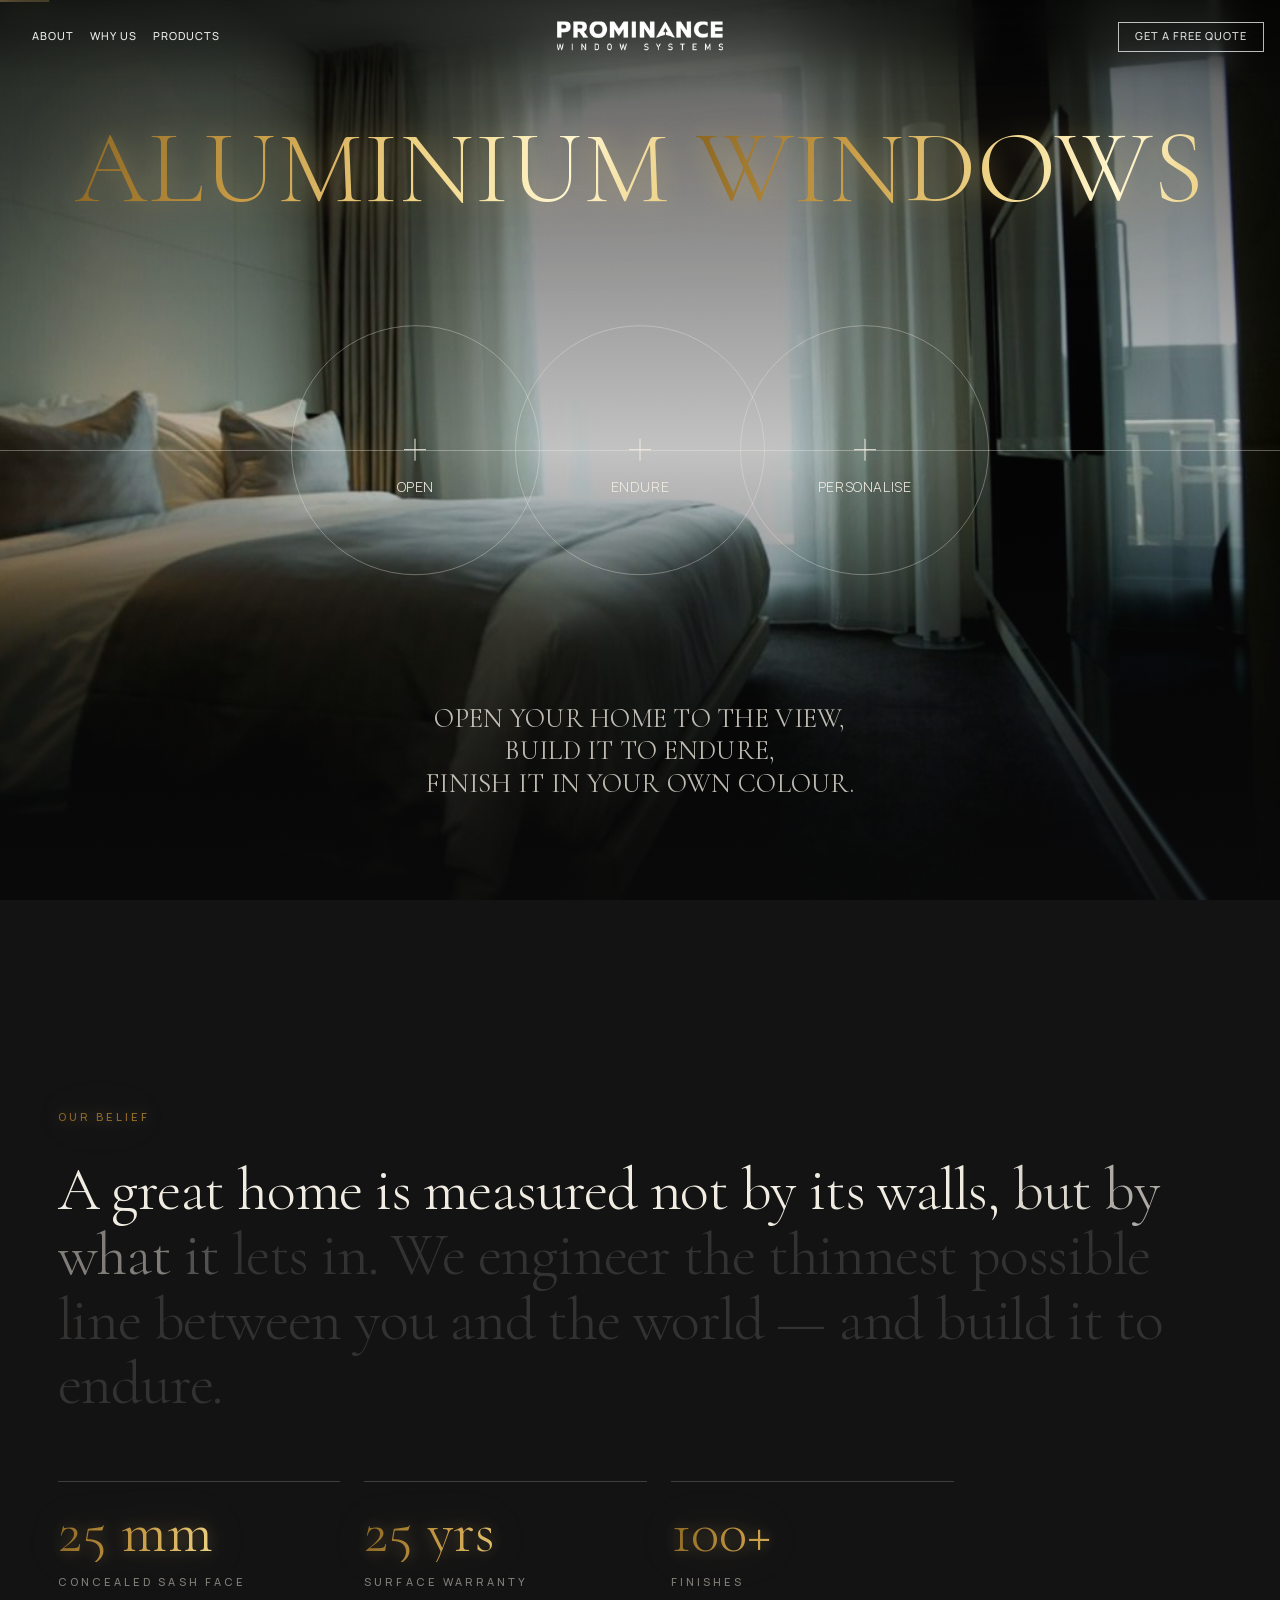
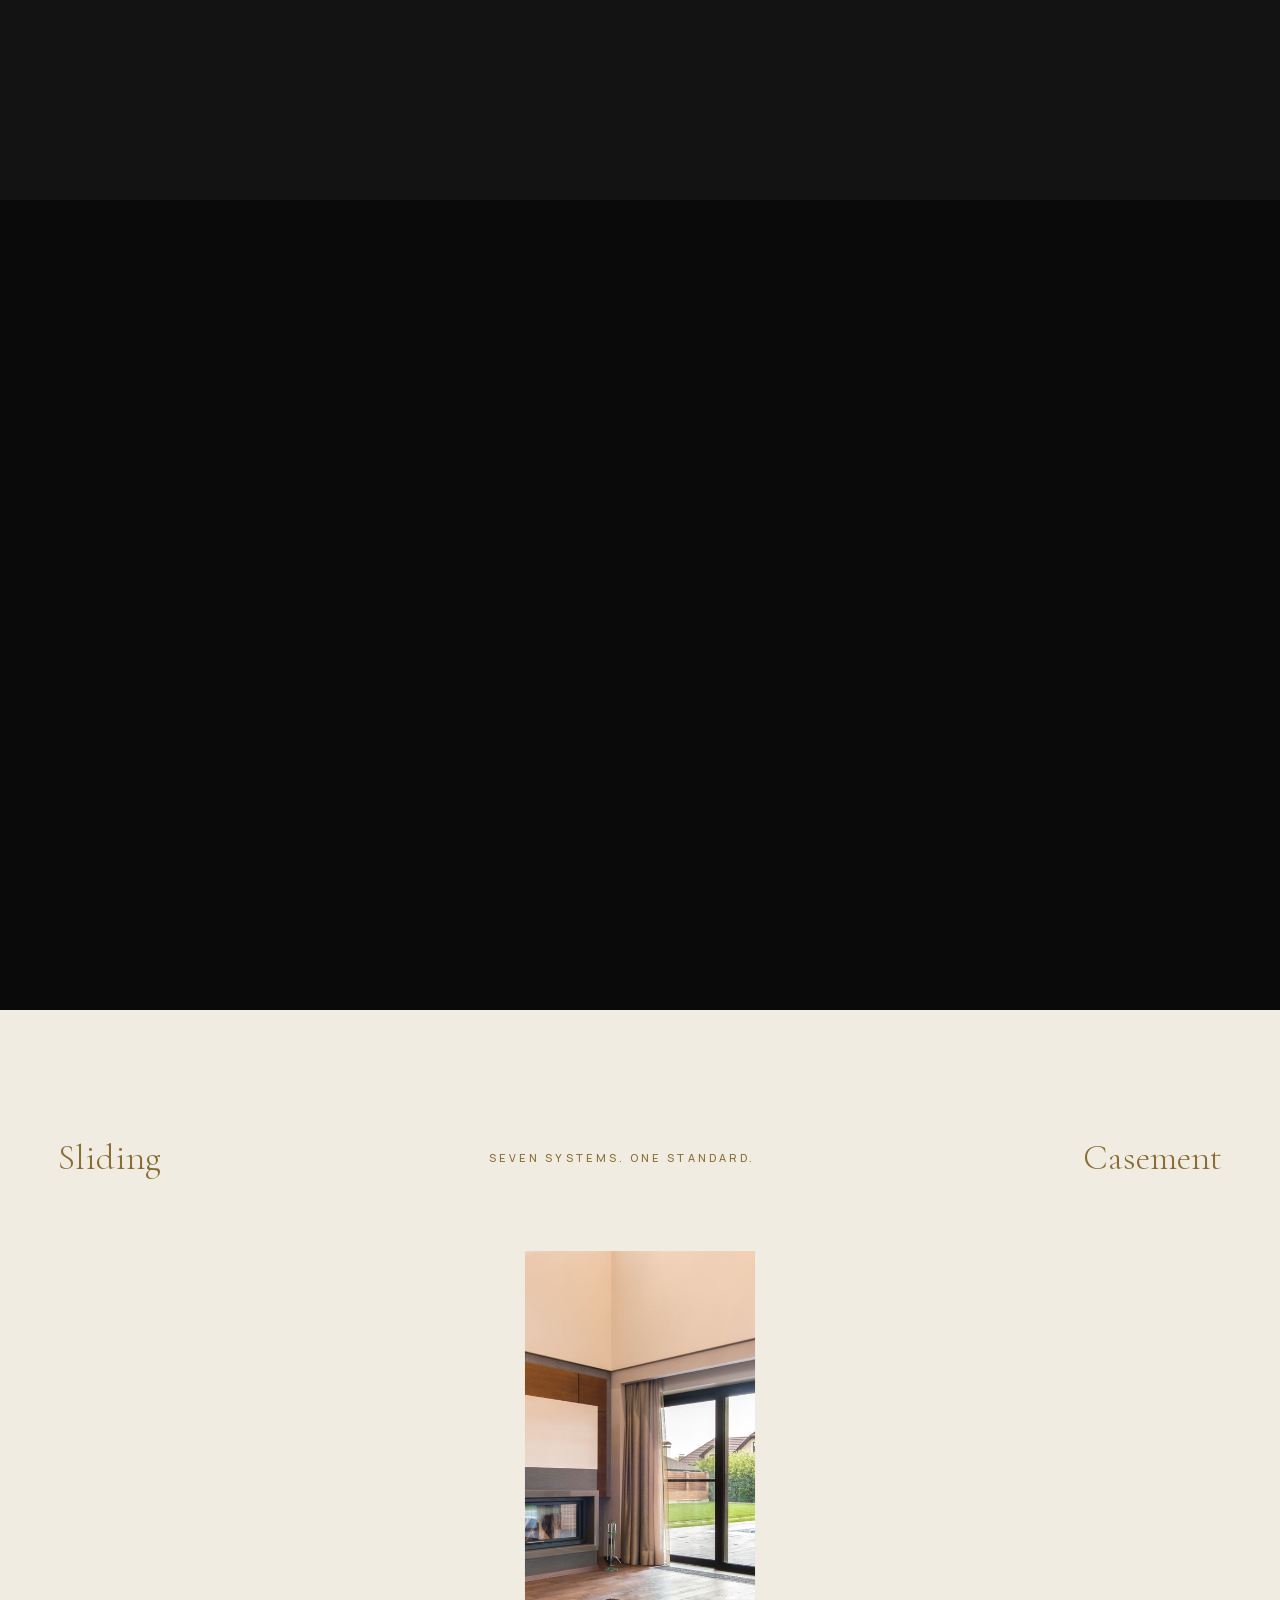
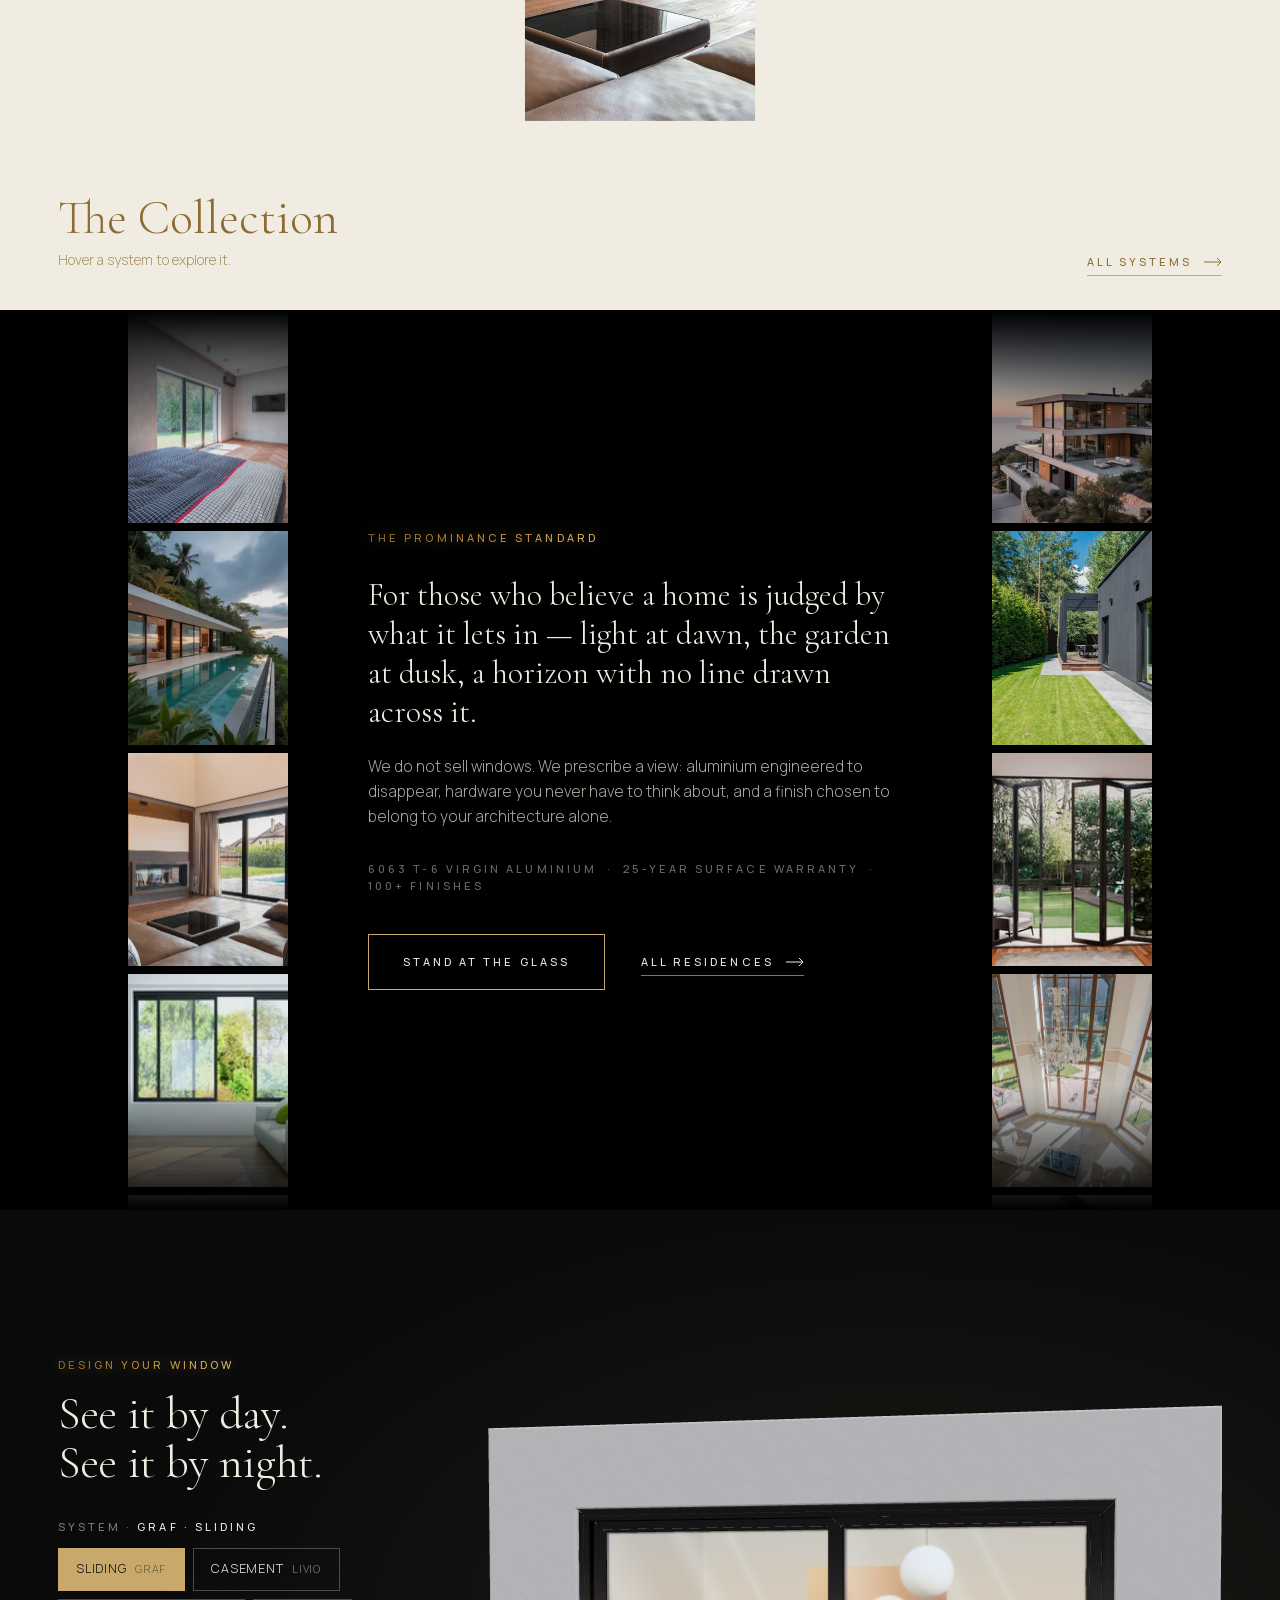
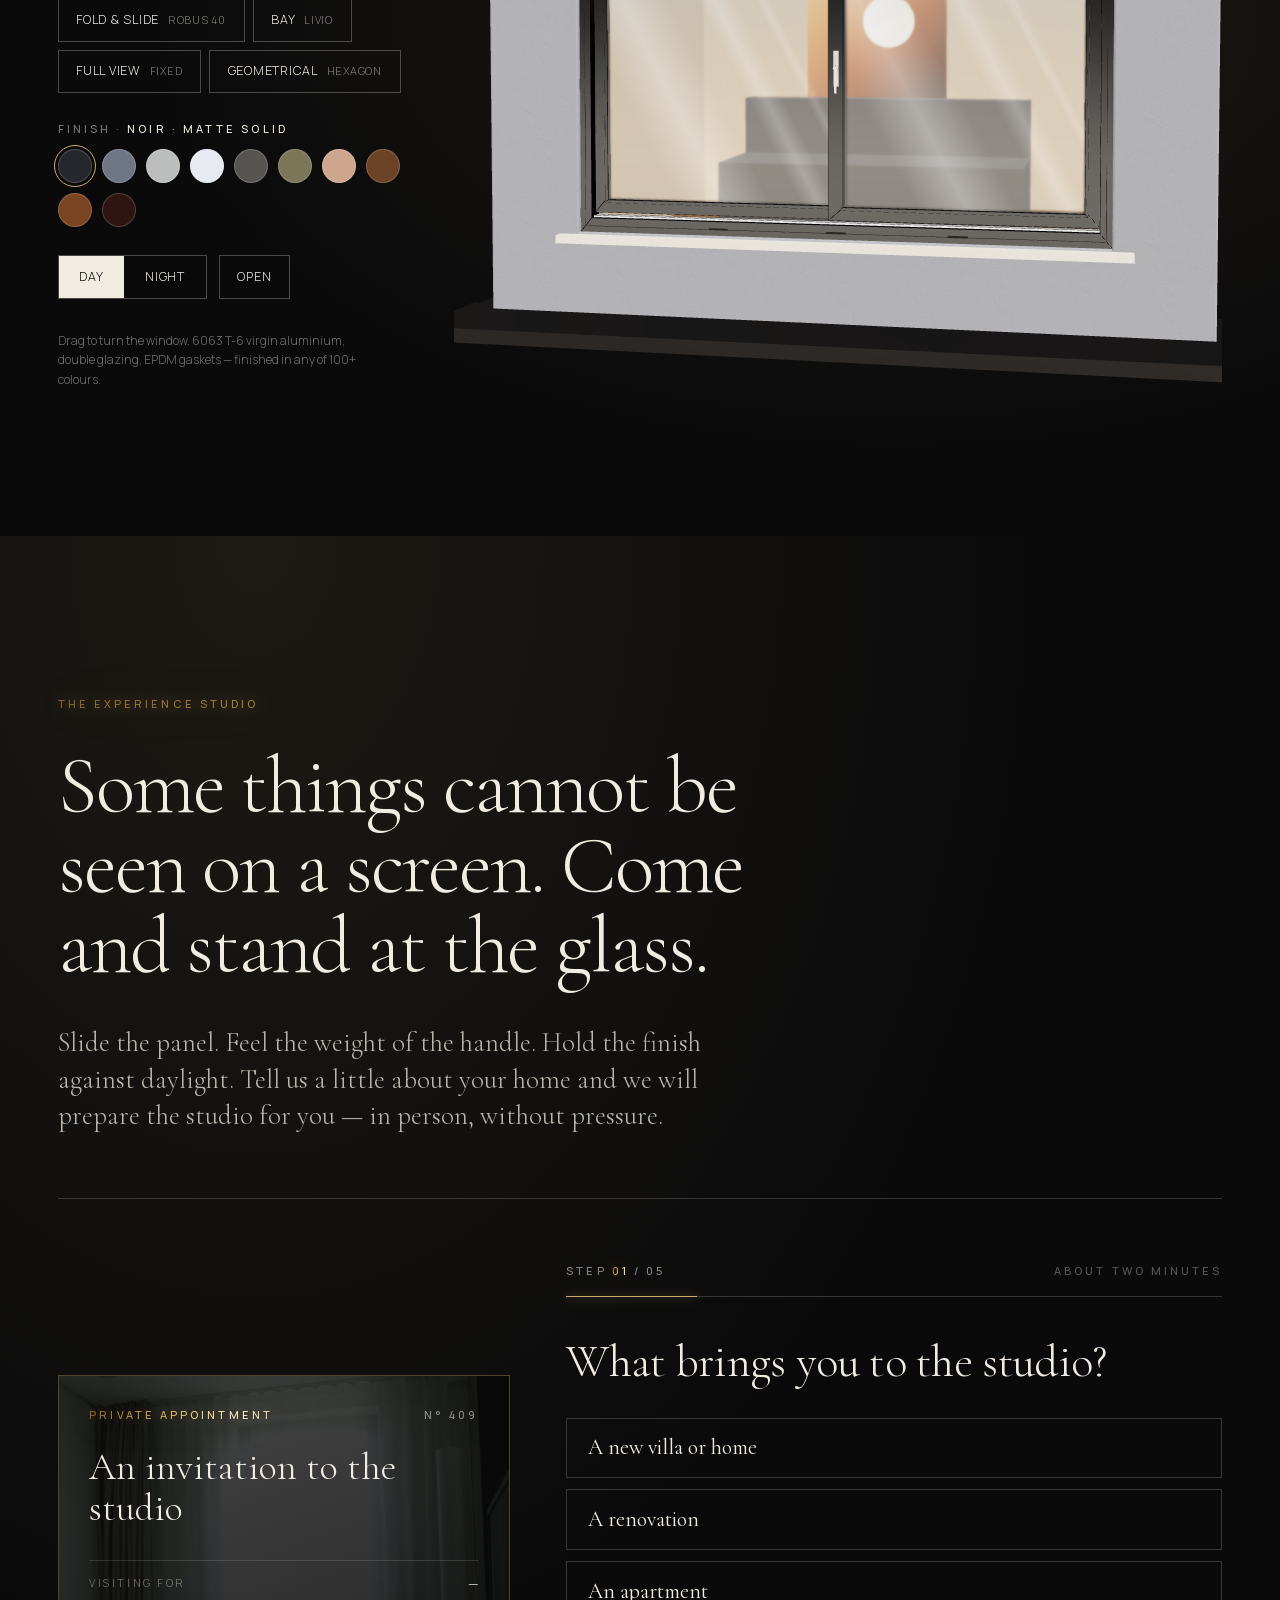
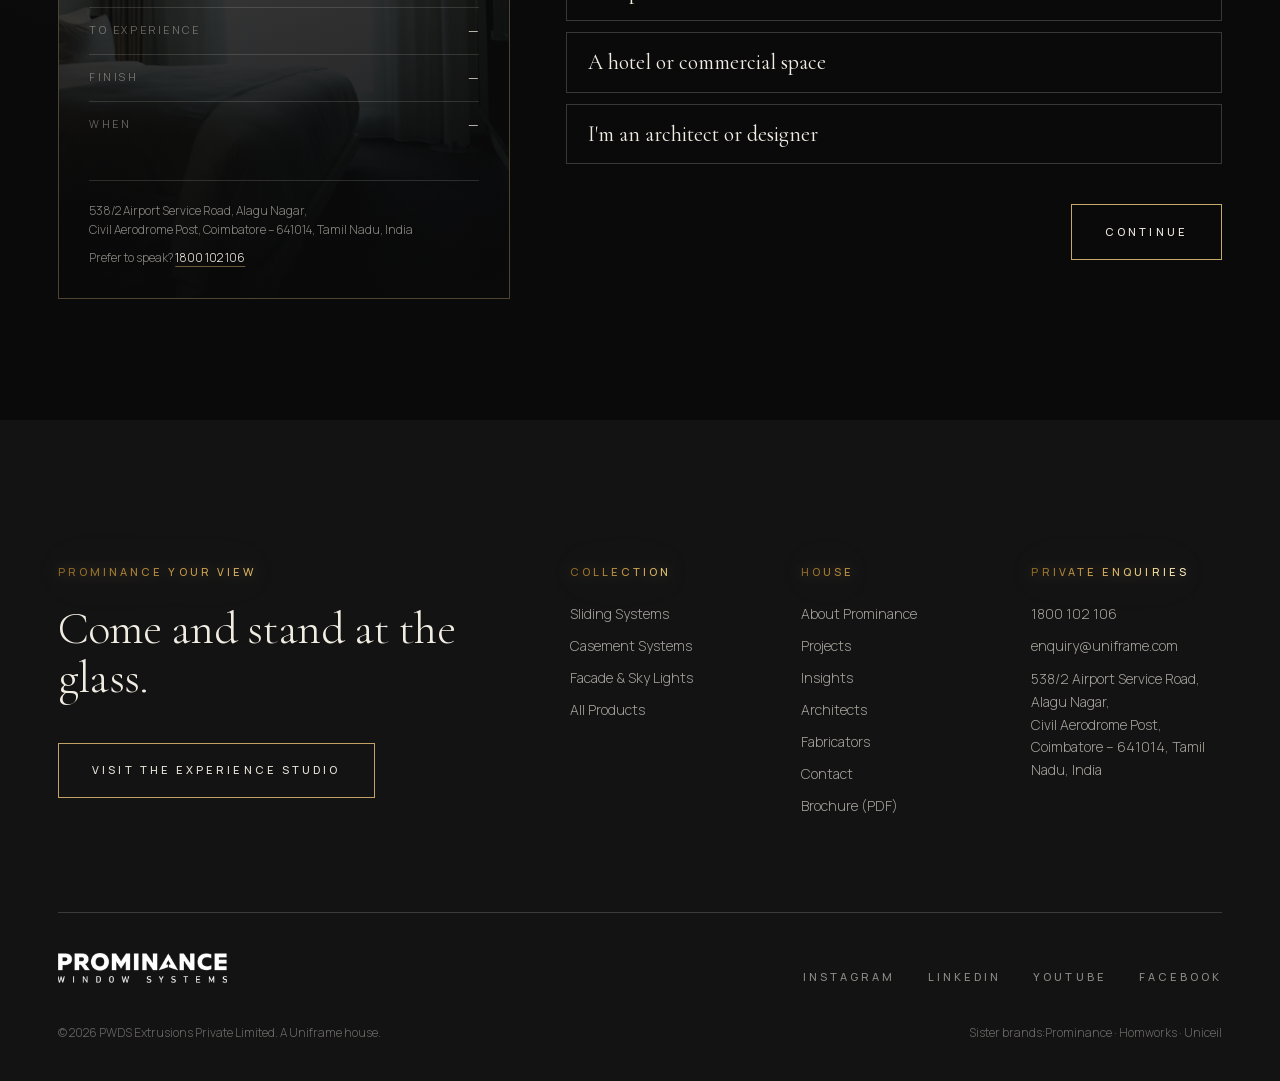
==== commit c925ab66: "Sub-sites: use the Prominance navbar; logo returns to the homepage Co-Authored-By: Claude Sonnet 5.5" ====
--- a/aluminium-windows/index.html
+++ b/aluminium-windows/index.html
@@ -1,4 +1,4 @@
 <!DOCTYPE html><html lang="en"><head><script>
       document.documentElement.classList.add("js");
-    </script><meta charset="UTF-8"><meta name="viewport" content="width=device-width, initial-scale=1"><meta name="generator" content="Astro v7.3.3"><meta name="theme-color" content="#0a0a0b"><title>PROMINANCE — Prominance Your View</title><meta name="description" content="Aluminium window, door and facade systems for the most considered homes. Concealed frames, panoramic glass and a 25-year surface warranty — crafted in Coimbatore. Visit the Experience Studio."><link rel="canonical" href="https://uniframe.com/"><meta property="og:type" content="website"><meta property="og:title" content="PROMINANCE — Prominance Your View"><meta property="og:description" content="Aluminium window, door and facade systems for the most considered homes. Concealed frames, panoramic glass and a 25-year surface warranty — crafted in Coimbatore. Visit the Experience Studio."><meta property="og:url" content="https://uniframe.com/"><meta property="og:image" content="https://uniframe.com/media/hero-villa-poster.jpg"><meta property="og:site_name" content="PROMINANCE"><meta name="twitter:card" content="summary_large_image"><meta name="twitter:title" content="PROMINANCE — Prominance Your View"><meta name="twitter:description" content="Aluminium window, door and facade systems for the most considered homes. Concealed frames, panoramic glass and a 25-year surface warranty — crafted in Coimbatore. Visit the Experience Studio."><meta name="twitter:image" content="https://uniframe.com/media/hero-villa-poster.jpg"><link rel="icon" href="/aluminium-windows/favicon.svg" type="image/svg+xml"><style>@font-face{font-family:"Cormorant Garamond-70018f11a57ab3ca";src:url("/aluminium-windows/_astro/fonts/b247e2262a34a0c3.woff2") format("woff2");font-display:swap;unicode-range:U+0000-00FF,U+0131,U+0152-0153,U+02BB-02BC,U+02C6,U+02DA,U+02DC,U+0304,U+0308,U+0329,U+2000-206F,U+20AC,U+2122,U+2191,U+2193,U+2212,U+2215,U+FEFF,U+FFFD;font-weight:300;font-style:italic;}@font-face{font-family:"Cormorant Garamond-70018f11a57ab3ca";src:url("/aluminium-windows/_astro/fonts/b247e2262a34a0c3.woff2") format("woff2");font-display:swap;unicode-range:U+0000-00FF,U+0131,U+0152-0153,U+02BB-02BC,U+02C6,U+02DA,U+02DC,U+0304,U+0308,U+0329,U+2000-206F,U+20AC,U+2122,U+2191,U+2193,U+2212,U+2215,U+FEFF,U+FFFD;font-weight:400;font-style:italic;}@font-face{font-family:"Cormorant Garamond-70018f11a57ab3ca";src:url("/aluminium-windows/_astro/fonts/b247e2262a34a0c3.woff2") format("woff2");font-display:swap;unicode-range:U+0000-00FF,U+0131,U+0152-0153,U+02BB-02BC,U+02C6,U+02DA,U+02DC,U+0304,U+0308,U+0329,U+2000-206F,U+20AC,U+2122,U+2191,U+2193,U+2212,U+2215,U+FEFF,U+FFFD;font-weight:500;font-style:italic;}@font-face{font-family:"Cormorant Garamond-70018f11a57ab3ca";src:url("/aluminium-windows/_astro/fonts/00b5bb498060bc63.woff2") format("woff2");font-display:swap;unicode-range:U+0000-00FF,U+0131,U+0152-0153,U+02BB-02BC,U+02C6,U+02DA,U+02DC,U+0304,U+0308,U+0329,U+2000-206F,U+20AC,U+2122,U+2191,U+2193,U+2212,U+2215,U+FEFF,U+FFFD;font-weight:300;font-style:normal;}@font-face{font-family:"Cormorant Garamond-70018f11a57ab3ca";src:url("/aluminium-windows/_astro/fonts/00b5bb498060bc63.woff2") format("woff2");font-display:swap;unicode-range:U+0000-00FF,U+0131,U+0152-0153,U+02BB-02BC,U+02C6,U+02DA,U+02DC,U+0304,U+0308,U+0329,U+2000-206F,U+20AC,U+2122,U+2191,U+2193,U+2212,U+2215,U+FEFF,U+FFFD;font-weight:400;font-style:normal;}@font-face{font-family:"Cormorant Garamond-70018f11a57ab3ca";src:url("/aluminium-windows/_astro/fonts/00b5bb498060bc63.woff2") format("woff2");font-display:swap;unicode-range:U+0000-00FF,U+0131,U+0152-0153,U+02BB-02BC,U+02C6,U+02DA,U+02DC,U+0304,U+0308,U+0329,U+2000-206F,U+20AC,U+2122,U+2191,U+2193,U+2212,U+2215,U+FEFF,U+FFFD;font-weight:500;font-style:normal;}@font-face{font-family:"Cormorant Garamond-70018f11a57ab3ca fallback: Arial";src:local("Arial");font-display:swap;font-weight:300;font-style:italic;size-adjust:79.4077%;ascent-override:116.3616%;descent-override:36.1426%;line-gap-override:0%;}@font-face{font-family:"Cormorant Garamond-70018f11a57ab3ca fallback: Arial";src:local("Arial");font-display:swap;font-weight:400;font-style:italic;size-adjust:79.4077%;ascent-override:116.3616%;descent-override:36.1426%;line-gap-override:0%;}@font-face{font-family:"Cormorant Garamond-70018f11a57ab3ca fallback: Arial";src:local("Arial");font-display:swap;font-weight:500;font-style:italic;size-adjust:79.4077%;ascent-override:116.3616%;descent-override:36.1426%;line-gap-override:0%;}@font-face{font-family:"Cormorant Garamond-70018f11a57ab3ca fallback: Arial";src:local("Arial");font-display:swap;font-weight:300;font-style:normal;size-adjust:79.4077%;ascent-override:116.3616%;descent-override:36.1426%;line-gap-override:0%;}@font-face{font-family:"Cormorant Garamond-70018f11a57ab3ca fallback: Arial";src:local("Arial");font-display:swap;font-weight:400;font-style:normal;size-adjust:79.4077%;ascent-override:116.3616%;descent-override:36.1426%;line-gap-override:0%;}@font-face{font-family:"Cormorant Garamond-70018f11a57ab3ca fallback: Arial";src:local("Arial");font-display:swap;font-weight:500;font-style:normal;size-adjust:79.4077%;ascent-override:116.3616%;descent-override:36.1426%;line-gap-override:0%;}:root{--font-display-raw:"Cormorant Garamond-70018f11a57ab3ca","Cormorant Garamond-70018f11a57ab3ca fallback: Arial",sans-serif;}</style><link rel="preload" href="/aluminium-windows/_astro/fonts/b247e2262a34a0c3.woff2" as="font" type="font/woff2" crossorigin><link rel="preload" href="/aluminium-windows/_astro/fonts/00b5bb498060bc63.woff2" as="font" type="font/woff2" crossorigin><style>@font-face{font-family:Manrope-d0b077b1a458fb5e;src:url("/aluminium-windows/_astro/fonts/542094a31e9ddf9a.woff2") format("woff2");font-display:swap;unicode-range:U+0000-00FF,U+0131,U+0152-0153,U+02BB-02BC,U+02C6,U+02DA,U+02DC,U+0304,U+0308,U+0329,U+2000-206F,U+20AC,U+2122,U+2191,U+2193,U+2212,U+2215,U+FEFF,U+FFFD;font-weight:300;font-style:normal;}@font-face{font-family:Manrope-d0b077b1a458fb5e;src:url("/aluminium-windows/_astro/fonts/542094a31e9ddf9a.woff2") format("woff2");font-display:swap;unicode-range:U+0000-00FF,U+0131,U+0152-0153,U+02BB-02BC,U+02C6,U+02DA,U+02DC,U+0304,U+0308,U+0329,U+2000-206F,U+20AC,U+2122,U+2191,U+2193,U+2212,U+2215,U+FEFF,U+FFFD;font-weight:400;font-style:normal;}@font-face{font-family:Manrope-d0b077b1a458fb5e;src:url("/aluminium-windows/_astro/fonts/542094a31e9ddf9a.woff2") format("woff2");font-display:swap;unicode-range:U+0000-00FF,U+0131,U+0152-0153,U+02BB-02BC,U+02C6,U+02DA,U+02DC,U+0304,U+0308,U+0329,U+2000-206F,U+20AC,U+2122,U+2191,U+2193,U+2212,U+2215,U+FEFF,U+FFFD;font-weight:500;font-style:normal;}@font-face{font-family:Manrope-d0b077b1a458fb5e;src:url("/aluminium-windows/_astro/fonts/542094a31e9ddf9a.woff2") format("woff2");font-display:swap;unicode-range:U+0000-00FF,U+0131,U+0152-0153,U+02BB-02BC,U+02C6,U+02DA,U+02DC,U+0304,U+0308,U+0329,U+2000-206F,U+20AC,U+2122,U+2191,U+2193,U+2212,U+2215,U+FEFF,U+FFFD;font-weight:600;font-style:normal;}@font-face{font-family:Manrope-d0b077b1a458fb5e;src:url("/aluminium-windows/_astro/fonts/542094a31e9ddf9a.woff2") format("woff2");font-display:swap;unicode-range:U+0000-00FF,U+0131,U+0152-0153,U+02BB-02BC,U+02C6,U+02DA,U+02DC,U+0304,U+0308,U+0329,U+2000-206F,U+20AC,U+2122,U+2191,U+2193,U+2212,U+2215,U+FEFF,U+FFFD;font-weight:700;font-style:normal;}@font-face{font-family:"Manrope-d0b077b1a458fb5e fallback: Arial";src:local("Arial");font-display:swap;font-weight:300;font-style:normal;size-adjust:99.4839%;ascent-override:107.153%;descent-override:30.1556%;line-gap-override:0%;}@font-face{font-family:"Manrope-d0b077b1a458fb5e fallback: Arial";src:local("Arial");font-display:swap;font-weight:400;font-style:normal;size-adjust:99.4839%;ascent-override:107.153%;descent-override:30.1556%;line-gap-override:0%;}@font-face{font-family:"Manrope-d0b077b1a458fb5e fallback: Arial";src:local("Arial");font-display:swap;font-weight:500;font-style:normal;size-adjust:99.4839%;ascent-override:107.153%;descent-override:30.1556%;line-gap-override:0%;}@font-face{font-family:"Manrope-d0b077b1a458fb5e fallback: Arial";src:local("Arial");font-display:swap;font-weight:600;font-style:normal;size-adjust:99.4839%;ascent-override:107.153%;descent-override:30.1556%;line-gap-override:0%;}@font-face{font-family:"Manrope-d0b077b1a458fb5e fallback: Arial Bold";src:local("Arial Bold");font-display:swap;font-weight:700;font-style:normal;size-adjust:92.3996%;ascent-override:115.3685%;descent-override:32.4677%;line-gap-override:0%;}:root{--font-sans-raw:Manrope-d0b077b1a458fb5e,"Manrope-d0b077b1a458fb5e fallback: Arial","Manrope-d0b077b1a458fb5e fallback: Arial Bold",sans-serif;}</style><link rel="preload" href="/aluminium-windows/_astro/fonts/542094a31e9ddf9a.woff2" as="font" type="font/woff2" crossorigin><link rel="stylesheet" href="/aluminium-windows/_astro/StudioInvite.BjvZAHHg.css"><link rel="stylesheet" href="/aluminium-windows/_astro/BaseLayout.BjZHMiXQ.css"><link rel="stylesheet" href="/aluminium-windows/_astro/index.CQAu_uRH.css"></head><body><div class="uf-preloader" data-preloader aria-hidden="true"><div class="flex w-[min(80vw,420px)] flex-col items-center gap-10"><div data-preloader-logo><img src="/aluminium-windows/_astro/prominance-logo.Dpaue_4b_Z1Pszwy.webp" srcset="/aluminium-windows/_astro/prominance-logo.Dpaue_4b_1IzgF.webp 260w, /aluminium-windows/_astro/prominance-logo.Dpaue_4b_Z14g1f2.webp 520w" alt sizes="260px" loading="lazy" decoding="async" width="1060" height="198" class="h-9 w-auto brightness-0 invert"></div><div class="w-full"><div class="h-px w-full origin-left bg-champagne" data-preloader-line></div><div class="mt-4 flex justify-between label-eyebrow text-ivory/50"><span>Prominance Your View</span><span data-preloader-count>000</span></div></div></div></div><header data-header class="uf-header fixed inset-x-0 top-0 z-[150]" data-astro-cid-nen7h5rs><div class="uf-header-bar container-frame flex items-center justify-between py-5 md:py-7" data-astro-cid-nen7h5rs><a href="/aluminium-windows/" aria-label="Prominance — home" class="relative z-[2]" data-astro-cid-nen7h5rs><img src="/aluminium-windows/_astro/prominance-logo.Dpaue_4b_Z1Pszwy.webp" srcset="/aluminium-windows/_astro/prominance-logo.Dpaue_4b_1IzgF.webp 260w, /aluminium-windows/_astro/prominance-logo.Dpaue_4b_Z14g1f2.webp 520w" alt="PROMINANCE" sizes="180px" data-astro-cid-nen7h5rs="true" loading="lazy" decoding="async" width="1060" height="198" class="h-6 w-auto brightness-0 invert md:h-7"></a><div class="relative z-[2] flex items-center gap-6 md:gap-10" data-astro-cid-nen7h5rs><a href="/aluminium-windows/contact-us/" class="label-eyebrow hidden text-ivory/80 transition-colors hover:text-champagne md:inline" data-astro-cid-nen7h5rs>Visit the Studio</a><button type="button" data-menu-toggle aria-expanded="false" aria-controls="uf-menu" class="group flex items-center gap-4" data-astro-cid-nen7h5rs><span class="label-eyebrow" data-menu-label data-astro-cid-nen7h5rs>Menu</span><span class="relative block h-[10px] w-9" data-astro-cid-nen7h5rs><span class="absolute left-0 top-0 block h-px w-full bg-ivory transition-transform duration-500 group-aria-expanded:translate-y-[4.5px] group-aria-expanded:rotate-[20deg]" data-astro-cid-nen7h5rs></span><span class="absolute bottom-0 left-0 block h-px w-2/3 bg-ivory transition-all duration-500 group-aria-expanded:bottom-[4.5px] group-aria-expanded:w-full group-aria-expanded:-rotate-[20deg]" data-astro-cid-nen7h5rs></span></span></button></div></div><nav id="uf-menu" class="uf-menu" aria-label="Primary" hidden data-astro-cid-nen7h5rs><div class="container-frame grid h-full grid-cols-1 gap-10 pb-10 pt-28 md:grid-cols-12 md:pt-36" data-astro-cid-nen7h5rs><ul class="flex flex-col justify-center gap-1 md:col-span-7" data-astro-cid-nen7h5rs><li class="overflow-hidden" data-astro-cid-nen7h5rs><a href="/aluminium-windows/products/" data-menu-link class="group flex items-baseline gap-5 py-1" data-astro-cid-nen7h5rs><span class="label-eyebrow w-7 text-champagne/80" data-astro-cid-nen7h5rs>01</span><span class="font-display text-[clamp(2.25rem,6.2vw,5.5rem)] font-light leading-[1.02] transition-all duration-500 group-hover:translate-x-3 group-hover:italic group-hover:text-champagne-soft" data-astro-cid-nen7h5rs>The Collection</span></a></li><li class="overflow-hidden" data-astro-cid-nen7h5rs><a href="/aluminium-windows/projects/" data-menu-link class="group flex items-baseline gap-5 py-1" data-astro-cid-nen7h5rs><span class="label-eyebrow w-7 text-champagne/80" data-astro-cid-nen7h5rs>02</span><span class="font-display text-[clamp(2.25rem,6.2vw,5.5rem)] font-light leading-[1.02] transition-all duration-500 group-hover:translate-x-3 group-hover:italic group-hover:text-champagne-soft" data-astro-cid-nen7h5rs>Residences</span></a></li><li class="overflow-hidden" data-astro-cid-nen7h5rs><a href="/aluminium-windows/facade-sky-lights/" data-menu-link class="group flex items-baseline gap-5 py-1" data-astro-cid-nen7h5rs><span class="label-eyebrow w-7 text-champagne/80" data-astro-cid-nen7h5rs>03</span><span class="font-display text-[clamp(2.25rem,6.2vw,5.5rem)] font-light leading-[1.02] transition-all duration-500 group-hover:translate-x-3 group-hover:italic group-hover:text-champagne-soft" data-astro-cid-nen7h5rs>Facade &amp; Beyond</span></a></li><li class="overflow-hidden" data-astro-cid-nen7h5rs><a href="/aluminium-windows/about-us/" data-menu-link class="group flex items-baseline gap-5 py-1" data-astro-cid-nen7h5rs><span class="label-eyebrow w-7 text-champagne/80" data-astro-cid-nen7h5rs>04</span><span class="font-display text-[clamp(2.25rem,6.2vw,5.5rem)] font-light leading-[1.02] transition-all duration-500 group-hover:translate-x-3 group-hover:italic group-hover:text-champagne-soft" data-astro-cid-nen7h5rs>Our House</span></a></li><li class="overflow-hidden" data-astro-cid-nen7h5rs><a href="/aluminium-windows/insights/" data-menu-link class="group flex items-baseline gap-5 py-1" data-astro-cid-nen7h5rs><span class="label-eyebrow w-7 text-champagne/80" data-astro-cid-nen7h5rs>05</span><span class="font-display text-[clamp(2.25rem,6.2vw,5.5rem)] font-light leading-[1.02] transition-all duration-500 group-hover:translate-x-3 group-hover:italic group-hover:text-champagne-soft" data-astro-cid-nen7h5rs>Journal</span></a></li><li class="overflow-hidden" data-astro-cid-nen7h5rs><a href="/aluminium-windows/contact-us/" data-menu-link class="group flex items-baseline gap-5 py-1" data-astro-cid-nen7h5rs><span class="label-eyebrow w-7 text-champagne/80" data-astro-cid-nen7h5rs>06</span><span class="font-display text-[clamp(2.25rem,6.2vw,5.5rem)] font-light leading-[1.02] transition-all duration-500 group-hover:translate-x-3 group-hover:italic group-hover:text-champagne-soft" data-astro-cid-nen7h5rs>Visit the Studio</span></a></li></ul><div class="hidden flex-col justify-between md:col-span-5 md:flex" data-menu-extra data-astro-cid-nen7h5rs><div class="grid grid-cols-2 gap-8" data-astro-cid-nen7h5rs><div data-astro-cid-nen7h5rs><p class="label-eyebrow text-champagne" data-astro-cid-nen7h5rs>Sliding</p><ul class="mt-5 space-y-3" data-astro-cid-nen7h5rs><li data-astro-cid-nen7h5rs><a href="/aluminium-windows/graf-26/" class="text-sm text-ivory/70 transition-colors hover:text-ivory" data-astro-cid-nen7h5rs>GRAF 26</a></li><li data-astro-cid-nen7h5rs><a href="/aluminium-windows/graf-32/" class="text-sm text-ivory/70 transition-colors hover:text-ivory" data-astro-cid-nen7h5rs>GRAF 32</a></li><li data-astro-cid-nen7h5rs><a href="/aluminium-windows/graf-45/" class="text-sm text-ivory/70 transition-colors hover:text-ivory" data-astro-cid-nen7h5rs>GRAF 45</a></li><li data-astro-cid-nen7h5rs><a href="/aluminium-windows/graf-73/" class="text-sm text-ivory/70 transition-colors hover:text-ivory" data-astro-cid-nen7h5rs>GRAF 73</a></li></ul></div><div data-astro-cid-nen7h5rs><p class="label-eyebrow text-champagne" data-astro-cid-nen7h5rs>Casement</p><ul class="mt-5 space-y-3" data-astro-cid-nen7h5rs><li data-astro-cid-nen7h5rs><a href="/aluminium-windows/livio/" class="text-sm text-ivory/70 transition-colors hover:text-ivory" data-astro-cid-nen7h5rs>LIVIO</a></li><li data-astro-cid-nen7h5rs><a href="/aluminium-windows/robus-30/" class="text-sm text-ivory/70 transition-colors hover:text-ivory" data-astro-cid-nen7h5rs>ROBUS 30</a></li><li data-astro-cid-nen7h5rs><a href="/aluminium-windows/robus-40/" class="text-sm text-ivory/70 transition-colors hover:text-ivory" data-astro-cid-nen7h5rs>ROBUS 40</a></li></ul></div></div><div class="text-sm leading-relaxed text-ivory/60" data-astro-cid-nen7h5rs><p class="label-eyebrow text-champagne" data-astro-cid-nen7h5rs>Private enquiries</p><a href="tel:1800102106" class="mt-3 block font-display text-3xl text-ivory" data-astro-cid-nen7h5rs>1800 102 106</a><a href="mailto:enquiry@uniframe.com" class="mt-1 block hover:text-ivory" data-astro-cid-nen7h5rs>enquiry@uniframe.com</a></div></div></div></nav></header><script type="module">var e=document.querySelector(`[data-header]`),t=document.querySelector(`[data-menu-toggle]`),n=document.getElementById(`uf-menu`),r=document.querySelector(`[data-menu-label]`);function i(i){e&&t&&n&&(i&&(n.hidden=!1),requestAnimationFrame(()=>{e.classList.toggle(`is-open`,i),t.setAttribute(`aria-expanded`,String(i)),r&&(r.textContent=i?`Close`:`Menu`);let n=window.__lenis;i?n?.stop():n?.start(),document.documentElement.style.overflow=i?`hidden`:``}),i||window.setTimeout(()=>{e.classList.contains(`is-open`)||(n.hidden=!0)},950))}t?.addEventListener(`click`,()=>i(t.getAttribute(`aria-expanded`)!==`true`)),n?.addEventListener(`click`,e=>{e.target.closest(`a`)&&i(!1)}),document.addEventListener(`keydown`,e=>{e.key===`Escape`&&i(!1)});</script><main><section class="relative min-h-[100svh] overflow-hidden bg-ink" data-pick-root><div class="absolute inset-0 overflow-hidden"><div class="uf-layer is-on" data-pick-layer="0"><video class="h-full w-full object-cover" data-pick-video src="/aluminium-windows/media/stock/hero-default.mp4" poster="/aluminium-windows/media/stock/hero-default.jpg" autoplay muted loop playsinline preload="auto" aria-hidden="true"></video></div><div class="uf-layer" data-pick-layer="1"><video class="h-full w-full object-cover" data-pick-video data-src="/aluminium-windows/media/stock/pillar-open.mp4" poster="/aluminium-windows/media/stock/pillar-open.jpg" muted loop playsinline preload="none" aria-hidden="true"></video></div><div class="uf-layer" data-pick-layer="2"><video class="h-full w-full object-cover" data-pick-video data-src="/aluminium-windows/media/stock/pillar-endure.mp4" poster="/aluminium-windows/media/stock/pillar-endure.jpg" muted loop playsinline preload="none" aria-hidden="true"></video></div><div class="uf-layer" data-pick-layer="3"><video class="h-full w-full object-cover" data-pick-video data-src="/aluminium-windows/media/stock/pillar-personalise.mp4" poster="/aluminium-windows/media/stock/pillar-personalise.jpg" muted loop playsinline preload="none" aria-hidden="true"></video></div><div class="absolute inset-0 bg-gradient-to-b from-ink/70 via-ink/25 to-ink/80"></div><div class="uf-grain absolute inset-0"></div></div><h1 class="uf-wordmark pointer-events-none absolute inset-x-0 top-[13svh] text-center" data-split data-split-delay="0.2" aria-label="Aluminium Windows">ALUMINIUM WINDOWS</h1><div class="pointer-events-none absolute inset-x-0 top-1/2 h-px bg-ivory/35"></div><div class="absolute inset-x-0 top-1/2 z-[2] flex -translate-y-1/2 justify-center" data-pick-circles><a href="/aluminium-windows/sliding/" class="uf-circle" data-pick="1"><span class="uf-plus" aria-hidden="true"></span><span class="uf-circle-label">Open</span></a><a href="/aluminium-windows/about-us/" class="uf-circle" data-pick="2"><span class="uf-plus" aria-hidden="true"></span><span class="uf-circle-label">Endure</span></a><a href="/aluminium-windows/products/#finishes" class="uf-circle" data-pick="3"><span class="uf-plus" aria-hidden="true"></span><span class="uf-circle-label">Personalise</span></a></div><p class="uf-lines absolute inset-x-0 bottom-[11svh] z-[2] mx-auto max-w-3xl px-6 text-center"><span class="uf-line" data-line="1">Open your home to the view,</span><span class="uf-line" data-line="2">Build it to endure,</span><span class="uf-line" data-line="3">Finish it in your own colour.</span></p></section><div class="uf-stack" data-stack><!-- ============ 2. MANIFESTO ============ --><section class="uf-panel relative flex min-h-[100svh] items-center bg-ink-soft py-28" data-panel style="z-index:2"><div class="container-frame w-full"><p class="label-eyebrow text-champagne" data-reveal="fade">Our belief</p><p class="uf-manifesto mt-8 max-w-6xl" data-scrub-text>A great home is measured not by its walls, but by what it lets in. We engineer the thinnest possible line between you and the world — and build it to endure.</p><div class="mt-16 grid max-w-4xl grid-cols-3 gap-6" data-reveal-group><div class="border-t border-ivory/20 pt-5" data-reveal="up"><p class="font-display text-4xl font-light text-champagne-soft md:text-6xl">25 mm</p><p class="label-eyebrow mt-3 text-ivory/50">Concealed sash face</p></div><div class="border-t border-ivory/20 pt-5" data-reveal="up"><p class="font-display text-4xl font-light text-champagne-soft md:text-6xl">25 yrs</p><p class="label-eyebrow mt-3 text-ivory/50">Surface warranty</p></div><div class="border-t border-ivory/20 pt-5" data-reveal="up"><p class="font-display text-4xl font-light text-champagne-soft md:text-6xl">100+</p><p class="label-eyebrow mt-3 text-ivory/50">Finishes</p></div></div></div></section><div class="uf-dwell" aria-hidden="true"></div><!-- ============ 3. THE COLLECTION — fanned strip ============ --><section class="uf-gallery relative flex min-h-[100svh] flex-col bg-ivory text-ink" data-gallery style="z-index:3"><div class="absolute inset-0"><div class="uf-layer" data-gal-bg="0"><img src="/aluminium-windows/media/stock/gal-0.jpg" alt="" class="h-full w-full object-cover" loading="lazy" decoding="async"></div><div class="uf-layer" data-gal-bg="1"><img src="/aluminium-windows/media/stock/gal-1.jpg" alt="" class="h-full w-full object-cover" loading="lazy" decoding="async"></div><div class="uf-layer" data-gal-bg="2"><img src="/aluminium-windows/media/stock/gal-2.jpg" alt="" class="h-full w-full object-cover" loading="lazy" decoding="async"></div><div class="uf-layer" data-gal-bg="3"><img src="/aluminium-windows/media/stock/gal-3.jpg" alt="" class="h-full w-full object-cover" loading="lazy" decoding="async"></div><div class="uf-layer" data-gal-bg="4"><img src="/aluminium-windows/media/stock/gal-4.jpg" alt="" class="h-full w-full object-cover" loading="lazy" decoding="async"></div><div class="uf-layer" data-gal-bg="5"><img src="/aluminium-windows/media/stock/gal-5.jpg" alt="" class="h-full w-full object-cover" loading="lazy" decoding="async"></div><div class="uf-layer" data-gal-bg="6"><img src="/aluminium-windows/media/stock/gal-6.jpg" alt="" class="h-full w-full object-cover" loading="lazy" decoding="async"></div><div class="uf-gal-scrim absolute inset-0 bg-ink/45"></div></div><div class="uf-gal-fg relative z-[2] container-frame flex items-start justify-between pt-28 md:pt-32"><span class="font-display text-3xl font-light md:text-4xl">Sliding</span><span class="label-eyebrow mt-3 hidden text-center md:block">Seven systems. One standard.</span><span class="font-display text-3xl font-light md:text-4xl">Casement</span></div><div class="relative z-[2] flex flex-1 items-center justify-center py-8"><ul class="uf-strip flex items-center justify-center gap-[0.7vw]" data-gal-strip><li class="uf-card h-[26vh] w-[10vw]" data-gal-card="0"><a href="/aluminium-windows/graf-26/" class="group relative block h-full w-full overflow-hidden" aria-label="GRAF 26 — Minimal design meeting modern functionality."><img src="/aluminium-windows/media/stock/gal-0.jpg" alt="Graf 26 Sliding Door &amp; Windows — luxury aluminium windows" class="h-full w-full object-cover transition-transform duration-[1400ms] ease-[var(--ease-lux)] group-hover:scale-[1.08]" loading="lazy" decoding="async"></a></li><li class="uf-card h-[34vh] w-[10vw]" data-gal-card="1"><a href="/aluminium-windows/graf-32/" class="group relative block h-full w-full overflow-hidden" aria-label="GRAF 32 — The art of strength and grace."><img src="/aluminium-windows/media/stock/gal-1.jpg" alt="Graf 32 Sliding Doors and Windows — luxury aluminium windows" class="h-full w-full object-cover transition-transform duration-[1400ms] ease-[var(--ease-lux)] group-hover:scale-[1.08]" loading="lazy" decoding="async"></a></li><li class="uf-card h-[44vh] w-[10vw]" data-gal-card="2"><a href="/aluminium-windows/graf-45/" class="group relative block h-full w-full overflow-hidden" aria-label="GRAF 45 — The pinnacle of architectural ambition."><img src="/aluminium-windows/media/stock/gal-2.jpg" alt="Graf 45 Sliding Door &amp; Windows — luxury aluminium windows" class="h-full w-full object-cover transition-transform duration-[1400ms] ease-[var(--ease-lux)] group-hover:scale-[1.08]" loading="lazy" decoding="async"></a></li><li class="uf-card h-[58vh] w-[20vw]" data-gal-card="3"><a href="/aluminium-windows/graf-73/" class="group relative block h-full w-full overflow-hidden" aria-label="GRAF 73 — All-around concealed, built for the panoramic view."><img src="/aluminium-windows/media/stock/gal-3.jpg" alt="Graf 73 Panoramic Sliding Series — luxury aluminium windows" class="h-full w-full object-cover transition-transform duration-[1400ms] ease-[var(--ease-lux)] group-hover:scale-[1.08]" loading="lazy" decoding="async"></a></li><li class="uf-card h-[44vh] w-[10vw]" data-gal-card="4"><a href="/aluminium-windows/livio/" class="group relative block h-full w-full overflow-hidden" aria-label="LIVIO — Only the frame face is visible externally."><img src="/aluminium-windows/media/stock/gal-4.jpg" alt="Livio Aluminium Casement Door &amp; Windows — luxury aluminium windows" class="h-full w-full object-cover transition-transform duration-[1400ms] ease-[var(--ease-lux)] group-hover:scale-[1.08]" loading="lazy" decoding="async"></a></li><li class="uf-card h-[34vh] w-[10vw]" data-gal-card="5"><a href="/aluminium-windows/robus-30/" class="group relative block h-full w-full overflow-hidden" aria-label="ROBUS 30 — A perfect union of minimalist design and robust performance."><img src="/aluminium-windows/media/stock/gal-5.jpg" alt="Robus 30 Aluminium Casement Windows — luxury aluminium windows" class="h-full w-full object-cover transition-transform duration-[1400ms] ease-[var(--ease-lux)] group-hover:scale-[1.08]" loading="lazy" decoding="async"></a></li><li class="uf-card h-[26vh] w-[10vw]" data-gal-card="6"><a href="/aluminium-windows/robus-40/" class="group relative block h-full w-full overflow-hidden" aria-label="ROBUS 40 — A solid design for windows and doors up to 2.4 metres."><img src="/aluminium-windows/media/stock/gal-6.jpg" alt="Robus 40 Aluminium Casement Windows &amp; Doors — luxury aluminium windows" class="h-full w-full object-cover transition-transform duration-[1400ms] ease-[var(--ease-lux)] group-hover:scale-[1.08]" loading="lazy" decoding="async"></a></li></ul></div><div class="uf-gal-fg relative z-[2] container-frame flex items-end justify-between pb-10"><div class="min-h-[4.5rem]" data-gal-caption aria-live="polite"><p class="font-display text-3xl font-light md:text-5xl" data-gal-name>The Collection</p><p class="mt-2 text-sm opacity-70" data-gal-line>Hover a system to explore it.</p></div><a href="/aluminium-windows/products/" class="link-underline label-eyebrow">All systems<svg width="18" height="10" viewBox="0 0 18 10" fill="none" aria-hidden="true"><path d="M0 5H17M17 5L13 1M17 5L13 9" stroke="currentColor" stroke-width="1"></path></svg></a></div></section></div><section class="relative h-[100svh] min-h-[680px] overflow-hidden bg-black" data-drift-root><div class="uf-drift uf-drift-l" aria-hidden="true"><div class="uf-drift-col uf-up"><figure class="uf-frame"><img src="/aluminium-windows/media/stock/gal-0.jpg" alt="" loading="lazy" decoding="async"></figure><figure class="uf-frame"><img src="/aluminium-windows/_astro/villa.BXehagGX_Z1nEh6H.webp" srcset="/aluminium-windows/_astro/villa.BXehagGX_Z1zUpTG.webp 300w, /aluminium-windows/_astro/villa.BXehagGX_iC78f.webp 500w" alt sizes="16vw" loading="lazy" decoding="async" width="1024" height="1024"></figure><figure class="uf-frame"><img src="/aluminium-windows/media/stock/gal-3.jpg" alt="" loading="lazy" decoding="async"></figure><figure class="uf-frame"><img src="/aluminium-windows/_astro/lifestyle-sofa-glasswall.DJ4UeHkC_1wry9K.webp" srcset="/aluminium-windows/_astro/lifestyle-sofa-glasswall.DJ4UeHkC_Z1hhwgM.webp 300w, /aluminium-windows/_astro/lifestyle-sofa-glasswall.DJ4UeHkC_4usNB.webp 500w" alt sizes="16vw" loading="lazy" decoding="async" width="1224" height="688"></figure><figure class="uf-frame"><img src="/aluminium-windows/media/stock/gal-5.jpg" alt="" loading="lazy" decoding="async"></figure><figure class="uf-frame"><img src="/aluminium-windows/_astro/full-view.CS2VNk8C_ZUK8c6.webp" srcset="/aluminium-windows/_astro/full-view.CS2VNk8C_Z1ENgUI.webp 300w, /aluminium-windows/_astro/full-view.CS2VNk8C_Zu2waR.webp 500w" alt sizes="16vw" loading="lazy" decoding="async" width="1024" height="1536"></figure><figure class="uf-frame"><img src="/aluminium-windows/media/stock/gal-0.jpg" alt="" loading="lazy" decoding="async"></figure><figure class="uf-frame"><img src="/aluminium-windows/_astro/villa.BXehagGX_Z1nEh6H.webp" srcset="/aluminium-windows/_astro/villa.BXehagGX_Z1zUpTG.webp 300w, /aluminium-windows/_astro/villa.BXehagGX_iC78f.webp 500w" alt sizes="16vw" loading="lazy" decoding="async" width="1024" height="1024"></figure><figure class="uf-frame"><img src="/aluminium-windows/media/stock/gal-3.jpg" alt="" loading="lazy" decoding="async"></figure><figure class="uf-frame"><img src="/aluminium-windows/_astro/lifestyle-sofa-glasswall.DJ4UeHkC_1wry9K.webp" srcset="/aluminium-windows/_astro/lifestyle-sofa-glasswall.DJ4UeHkC_Z1hhwgM.webp 300w, /aluminium-windows/_astro/lifestyle-sofa-glasswall.DJ4UeHkC_4usNB.webp 500w" alt sizes="16vw" loading="lazy" decoding="async" width="1224" height="688"></figure><figure class="uf-frame"><img src="/aluminium-windows/media/stock/gal-5.jpg" alt="" loading="lazy" decoding="async"></figure><figure class="uf-frame"><img src="/aluminium-windows/_astro/full-view.CS2VNk8C_ZUK8c6.webp" srcset="/aluminium-windows/_astro/full-view.CS2VNk8C_Z1ENgUI.webp 300w, /aluminium-windows/_astro/full-view.CS2VNk8C_Zu2waR.webp 500w" alt sizes="16vw" loading="lazy" decoding="async" width="1024" height="1536"></figure></div></div><div class="uf-drift uf-drift-r" aria-hidden="true"><div class="uf-drift-col uf-down"><figure class="uf-frame"><img src="/aluminium-windows/_astro/villa-2.WJD_TRNW_Z13TJ1c.webp" srcset="/aluminium-windows/_astro/villa-2.WJD_TRNW_ZX39yW.webp 300w, /aluminium-windows/_astro/villa-2.WJD_TRNW_Z289MYk.webp 500w" alt sizes="16vw" loading="lazy" decoding="async" width="1024" height="1024"></figure><figure class="uf-frame"><img src="/aluminium-windows/media/stock/gal-1.jpg" alt="" loading="lazy" decoding="async"></figure><figure class="uf-frame"><img src="/aluminium-windows/_astro/feature.DC_B_YFk_Z21vicY.webp" srcset="/aluminium-windows/_astro/feature.DC_B_YFk_Z1C6YNi.webp 300w, /aluminium-windows/_astro/feature.DC_B_YFk_fVDKC.webp 500w" alt sizes="16vw" loading="lazy" decoding="async" width="1600" height="1230"></figure><figure class="uf-frame"><img src="/aluminium-windows/media/stock/gal-4.jpg" alt="" loading="lazy" decoding="async"></figure><figure class="uf-frame"><img src="/aluminium-windows/_astro/hero-corner.BXzhE1aD_1JpbWA.webp" srcset="/aluminium-windows/_astro/hero-corner.BXzhE1aD_PmvnR.webp 300w, /aluminium-windows/_astro/hero-corner.BXzhE1aD_12Kib2.webp 500w" alt sizes="16vw" loading="lazy" decoding="async" width="1600" height="1600"></figure><figure class="uf-frame"><img src="/aluminium-windows/media/stock/gal-6.jpg" alt="" loading="lazy" decoding="async"></figure><figure class="uf-frame"><img src="/aluminium-windows/_astro/villa-2.WJD_TRNW_Z13TJ1c.webp" srcset="/aluminium-windows/_astro/villa-2.WJD_TRNW_ZX39yW.webp 300w, /aluminium-windows/_astro/villa-2.WJD_TRNW_Z289MYk.webp 500w" alt sizes="16vw" loading="lazy" decoding="async" width="1024" height="1024"></figure><figure class="uf-frame"><img src="/aluminium-windows/media/stock/gal-1.jpg" alt="" loading="lazy" decoding="async"></figure><figure class="uf-frame"><img src="/aluminium-windows/_astro/feature.DC_B_YFk_Z21vicY.webp" srcset="/aluminium-windows/_astro/feature.DC_B_YFk_Z1C6YNi.webp 300w, /aluminium-windows/_astro/feature.DC_B_YFk_fVDKC.webp 500w" alt sizes="16vw" loading="lazy" decoding="async" width="1600" height="1230"></figure><figure class="uf-frame"><img src="/aluminium-windows/media/stock/gal-4.jpg" alt="" loading="lazy" decoding="async"></figure><figure class="uf-frame"><img src="/aluminium-windows/_astro/hero-corner.BXzhE1aD_1JpbWA.webp" srcset="/aluminium-windows/_astro/hero-corner.BXzhE1aD_PmvnR.webp 300w, /aluminium-windows/_astro/hero-corner.BXzhE1aD_12Kib2.webp 500w" alt sizes="16vw" loading="lazy" decoding="async" width="1600" height="1600"></figure><figure class="uf-frame"><img src="/aluminium-windows/media/stock/gal-6.jpg" alt="" loading="lazy" decoding="async"></figure></div></div><div class="relative z-[2] mx-auto flex h-full max-w-[34rem] flex-col justify-center px-6 md:px-0" data-reveal-group><p class="label-eyebrow text-champagne" data-reveal="fade">The Prominance standard</p><p class="mt-7 font-display text-[clamp(1.55rem,2.5vw,2.25rem)] font-light leading-[1.22] text-ivory" data-reveal="up">For those who believe a home is judged by what it lets in — light at dawn, the garden at dusk, a horizon with no line drawn across it.</p><p class="mt-6 text-[0.95rem] leading-relaxed text-ivory/70" data-reveal="up">We do not sell windows. We prescribe a view: aluminium engineered to disappear, hardware you never have to think about, and a finish chosen to belong to your architecture alone.</p><p class="label-eyebrow mt-8 text-ivory/45" data-reveal="up">6063 T-6 virgin aluminium &nbsp;·&nbsp; 25-year surface warranty &nbsp;·&nbsp; 100+ finishes</p><div class="mt-10 flex flex-wrap items-center gap-x-9 gap-y-5" data-reveal="up"><a href="#studio" class="btn-lux label-eyebrow">Stand at the glass</a><a href="/aluminium-windows/projects/" class="link-underline label-eyebrow">All residences<svg width="18" height="10" viewBox="0 0 18 10" fill="none" aria-hidden="true"><path d="M0 5H17M17 5L13 1M17 5L13 9" stroke="currentColor" stroke-width="1"></path></svg></a></div></div></section><section class="relative flex min-h-[100svh] items-center bg-ink py-24 md:py-28" data-cfg data-finishes="[{&quot;slug&quot;:&quot;noir&quot;,&quot;name&quot;:&quot;Noir&quot;,&quot;tier&quot;:&quot;solid&quot;,&quot;swatch&quot;:&quot;#25272c&quot;},{&quot;slug&quot;:&quot;slate&quot;,&quot;name&quot;:&quot;Slate&quot;,&quot;tier&quot;:&quot;solid&quot;,&quot;swatch&quot;:&quot;#6e7686&quot;},{&quot;slug&quot;:&quot;urban-mist&quot;,&quot;name&quot;:&quot;Urban Mist&quot;,&quot;tier&quot;:&quot;solid&quot;,&quot;swatch&quot;:&quot;#bcbebd&quot;},{&quot;slug&quot;:&quot;frost&quot;,&quot;name&quot;:&quot;Frost&quot;,&quot;tier&quot;:&quot;solid&quot;,&quot;swatch&quot;:&quot;#e7ebf1&quot;},{&quot;slug&quot;:&quot;cedar&quot;,&quot;name&quot;:&quot;Cedar&quot;,&quot;tier&quot;:&quot;premium&quot;,&quot;swatch&quot;:&quot;#555451&quot;},{&quot;slug&quot;:&quot;urban-dusk&quot;,&quot;name&quot;:&quot;Urban Dusk&quot;,&quot;tier&quot;:&quot;premium&quot;,&quot;swatch&quot;:&quot;#7a7657&quot;},{&quot;slug&quot;:&quot;caramel&quot;,&quot;name&quot;:&quot;Caramel&quot;,&quot;tier&quot;:&quot;premium&quot;,&quot;swatch&quot;:&quot;#cea68e&quot;},{&quot;slug&quot;:&quot;duke&quot;,&quot;name&quot;:&quot;Duke&quot;,&quot;tier&quot;:&quot;natural&quot;,&quot;swatch&quot;:&quot;#6b4226&quot;},{&quot;slug&quot;:&quot;citrine&quot;,&quot;name&quot;:&quot;Citrine&quot;,&quot;tier&quot;:&quot;natural&quot;,&quot;swatch&quot;:&quot;#7a4322&quot;},{&quot;slug&quot;:&quot;royal-chestnut&quot;,&quot;name&quot;:&quot;Royal Chestnut&quot;,&quot;tier&quot;:&quot;natural&quot;,&quot;swatch&quot;:&quot;#2e1512&quot;}]"><div class="absolute inset-0 bg-[radial-gradient(ellipse_at_70%_45%,rgba(201,169,107,0.10),transparent_60%)]"></div><div class="container-frame relative grid w-full grid-cols-1 items-center gap-8 md:grid-cols-12 md:gap-6"><div class="md:col-span-4"><p class="label-eyebrow text-champagne" data-reveal="fade">Design your window</p><h2 class="display-md mt-4 text-balance" data-reveal="up">See it by day. See it by night.</h2><div class="mt-8 space-y-7" data-reveal="up"><div><p class="label-eyebrow mb-3 text-ivory/50">System · <span class="text-ivory" data-cfg-model-name>Graf · Sliding</span></p><div class="flex flex-wrap gap-2"><button type="button" data-cfg-model="sliding" aria-pressed="true" class="cfg-pill"><span>Sliding</span><em>Graf</em></button><button type="button" data-cfg-model="casement" aria-pressed="false" class="cfg-pill"><span>Casement</span><em>Livio</em></button><button type="button" data-cfg-model="fold" aria-pressed="false" class="cfg-pill"><span>Fold &amp; Slide</span><em>Robus 40</em></button><button type="button" data-cfg-model="bay" aria-pressed="false" class="cfg-pill"><span>Bay</span><em>Livio</em></button><button type="button" data-cfg-model="fixed" aria-pressed="false" class="cfg-pill"><span>Full View</span><em>Fixed</em></button><button type="button" data-cfg-model="geo" aria-pressed="false" class="cfg-pill"><span>Geometrical</span><em>Hexagon</em></button></div></div><div><p class="label-eyebrow mb-3 text-ivory/50">Finish · <span class="text-ivory" data-cfg-finish-name>Noir</span></p><div class="flex flex-wrap gap-2.5"><button type="button" data-cfg-finish="0" aria-pressed="false" aria-label="Noir" title="Noir" class="cfg-swatch" style="--c:#25272c"></button><button type="button" data-cfg-finish="1" aria-pressed="false" aria-label="Slate" title="Slate" class="cfg-swatch" style="--c:#6e7686"></button><button type="button" data-cfg-finish="2" aria-pressed="false" aria-label="Urban Mist" title="Urban Mist" class="cfg-swatch" style="--c:#bcbebd"></button><button type="button" data-cfg-finish="3" aria-pressed="false" aria-label="Frost" title="Frost" class="cfg-swatch" style="--c:#e7ebf1"></button><button type="button" data-cfg-finish="4" aria-pressed="false" aria-label="Cedar" title="Cedar" class="cfg-swatch" style="--c:#555451"></button><button type="button" data-cfg-finish="5" aria-pressed="false" aria-label="Urban Dusk" title="Urban Dusk" class="cfg-swatch" style="--c:#7a7657"></button><button type="button" data-cfg-finish="6" aria-pressed="false" aria-label="Caramel" title="Caramel" class="cfg-swatch" style="--c:#cea68e"></button><button type="button" data-cfg-finish="7" aria-pressed="false" aria-label="Duke" title="Duke" class="cfg-swatch" style="--c:#6b4226"></button><button type="button" data-cfg-finish="8" aria-pressed="false" aria-label="Citrine" title="Citrine" class="cfg-swatch" style="--c:#7a4322"></button><button type="button" data-cfg-finish="9" aria-pressed="false" aria-label="Royal Chestnut" title="Royal Chestnut" class="cfg-swatch" style="--c:#2e1512"></button></div></div><div class="flex flex-wrap items-center gap-3"><div class="cfg-seg" role="group" aria-label="Time of day"><button type="button" data-cfg-time="day" aria-pressed="true">Day</button><button type="button" data-cfg-time="night" aria-pressed="false">Night</button></div><button type="button" data-cfg-open class="cfg-pill"><span data-cfg-open-label>Open</span></button></div></div><p class="mt-8 max-w-xs text-xs leading-relaxed text-ivory/45" data-reveal="up">Drag to turn the window. 6063 T-6 virgin aluminium, double glazing, EPDM gaskets — finished in any of 100+ colours.</p></div><div class="relative md:col-span-8"><div data-cfg-canvas class="h-[58svh] w-full md:h-[78svh]"></div><p class="cfg-loading pointer-events-none absolute inset-0 grid place-items-center label-eyebrow text-ivory/40">Loading 3D…</p></div></div></section><script type="module" src="/aluminium-windows/_astro/Configurator.astro_astro_type_script_index_0_lang.x6pT_6FK.js"></script><section id="studio" class="relative bg-ink py-28 md:py-40" data-reveal-group><div class="absolute inset-0 bg-[radial-gradient(ellipse_at_20%_0%,rgba(201,169,107,0.10),transparent_55%)]"></div><div class="container-frame relative"><p class="label-eyebrow text-champagne" data-reveal="fade">The Experience Studio</p><h2 class="display-lg mt-8 max-w-5xl text-balance" data-split>Some things cannot be seen on a screen. Come and stand at the glass.</h2><p class="lead mt-10 max-w-2xl text-ivory/75" data-reveal="up">Slide the panel. Feel the weight of the handle. Hold the finish against daylight. Tell us a little about your home and we will prepare the studio for you — in person, without pressure.</p><div class="hairline mt-16 origin-left" data-line-draw></div><div class="mt-16" data-reveal="up"><div class="cc grid grid-cols-1 gap-10 md:grid-cols-12 md:gap-14" data-cc data-phone="1800 102 106" data-email="enquiry@uniframe.com"><!-- ============ the invitation: updates live as you answer ============ --><aside class="md:col-span-5"><div class="cc-card md:sticky md:top-28" data-cc-card><video class="cc-card-video" data-src="/aluminium-windows/media/stock/hero-default.mp4" poster="/aluminium-windows/media/stock/hero-default.jpg" muted loop playsinline preload="none" aria-hidden="true"></video><div class="cc-card-veil"></div><div class="cc-card-body"><div class="flex items-start justify-between"><p class="label-eyebrow text-champagne">Private appointment</p><p class="label-eyebrow text-ivory/55">N° <span data-cc-no>001</span></p></div><p class="mt-6 font-display text-[clamp(1.9rem,3vw,2.6rem)] font-light leading-[1.05]"><span data-cc-greet>An invitation to the studio</span></p><dl class="cc-rows mt-8"><div><dt>Visiting for</dt><dd data-cc-v="purpose">—</dd></div><div><dt>To experience</dt><dd data-cc-v="systems">—</dd></div><div><dt>Finish</dt><dd data-cc-v="finish">—</dd></div><div><dt>When</dt><dd data-cc-v="when">—</dd></div></dl><div class="mt-8 border-t border-ivory/15 pt-5 text-xs leading-relaxed text-ivory/55"><p>538/2 Airport Service Road, Alagu Nagar,</p><p>Civil Aerodrome Post, Coimbatore – 641014, Tamil Nadu, India</p><p class="mt-2">Prefer to speak? <a href="tel:1800102106" class="text-ivory underline decoration-champagne/50 underline-offset-4">1800 102 106</a></p></div></div></div></aside><!-- ============ the guided questions ============ --><form class="cc-form md:col-span-7" data-cc-form novalidate><div class="flex items-center justify-between"><p class="label-eyebrow text-ivory/55">Step <span class="text-champagne" data-cc-step-no>01</span> / 05</p><p class="label-eyebrow text-ivory/35">About two minutes</p></div><div class="cc-progress mt-4"><span data-cc-bar></span></div><div class="cc-steps mt-10" data-cc-steps><!-- 1 --><section class="cc-step" data-step="1"><h3 class="cc-q">What brings you to the studio?</h3><div class="cc-tiles mt-8" data-name="purpose" data-mode="single"><button type="button" class="cc-tile" data-value="A new villa or home" aria-pressed="false"><span>A new villa or home</span></button><button type="button" class="cc-tile" data-value="A renovation" aria-pressed="false"><span>A renovation</span></button><button type="button" class="cc-tile" data-value="An apartment" aria-pressed="false"><span>An apartment</span></button><button type="button" class="cc-tile" data-value="A hotel or commercial space" aria-pressed="false"><span>A hotel or commercial space</span></button><button type="button" class="cc-tile" data-value="I'm an architect or designer" aria-pressed="false"><span>I&#39;m an architect or designer</span></button></div></section><!-- 2 --><section class="cc-step" data-step="2" hidden><h3 class="cc-q">Which systems would you like to experience?</h3><p class="cc-hint">Choose as many as you like.</p><div class="cc-tiles mt-6 sm:grid-cols-2" data-name="systems" data-mode="multi"><button type="button" class="cc-tile" data-value="Sliding · Graf" aria-pressed="false"><span>Sliding · Graf</span><em>Vast, concealed-frame glass</em></button><button type="button" class="cc-tile" data-value="Casement · Livio" aria-pressed="false"><span>Casement · Livio</span><em>Slim, flush, airtight</em></button><button type="button" class="cc-tile" data-value="Fold &amp; Slide · Robus 40" aria-pressed="false"><span>Fold &amp; Slide · Robus 40</span><em>Walls that fold away</em></button><button type="button" class="cc-tile" data-value="Bay windows" aria-pressed="false"><span>Bay windows</span><em>Angled, panoramic</em></button><button type="button" class="cc-tile" data-value="Full View glazing" aria-pressed="false"><span>Full View glazing</span><em>Fixed, frameless-feel</em></button><button type="button" class="cc-tile" data-value="Facade &amp; skylights" aria-pressed="false"><span>Facade &amp; skylights</span><em>Structural glazing</em></button><button type="button" class="cc-tile" data-value="Not sure — guide me" aria-pressed="false"><span>Not sure — guide me</span><em>We&#39;ll walk you through</em></button></div></section><!-- 3 --><section class="cc-step" data-step="3" hidden><h3 class="cc-q">Is there a finish you are drawn to?</h3><p class="cc-hint">We will have it laid out for you to hold against daylight.</p><div class="mt-8 flex flex-wrap gap-4" data-name="finish" data-mode="single"><button type="button" class="cc-swatch" data-value="Noir" aria-pressed="false" aria-label="Noir" title="Noir" style="--c:#25272c"><i></i><span>Noir</span></button><button type="button" class="cc-swatch" data-value="Slate" aria-pressed="false" aria-label="Slate" title="Slate" style="--c:#6e7686"><i></i><span>Slate</span></button><button type="button" class="cc-swatch" data-value="Urban Mist" aria-pressed="false" aria-label="Urban Mist" title="Urban Mist" style="--c:#bcbebd"><i></i><span>Urban Mist</span></button><button type="button" class="cc-swatch" data-value="Frost" aria-pressed="false" aria-label="Frost" title="Frost" style="--c:#e7ebf1"><i></i><span>Frost</span></button><button type="button" class="cc-swatch" data-value="Cedar" aria-pressed="false" aria-label="Cedar" title="Cedar" style="--c:#555451"><i></i><span>Cedar</span></button><button type="button" class="cc-swatch" data-value="Urban Dusk" aria-pressed="false" aria-label="Urban Dusk" title="Urban Dusk" style="--c:#7a7657"><i></i><span>Urban Dusk</span></button><button type="button" class="cc-swatch" data-value="Caramel" aria-pressed="false" aria-label="Caramel" title="Caramel" style="--c:#cea68e"><i></i><span>Caramel</span></button><button type="button" class="cc-swatch" data-value="Duke" aria-pressed="false" aria-label="Duke" title="Duke" style="--c:#6b4226"><i></i><span>Duke</span></button><button type="button" class="cc-swatch" data-value="Citrine" aria-pressed="false" aria-label="Citrine" title="Citrine" style="--c:#7a4322"><i></i><span>Citrine</span></button><button type="button" class="cc-swatch" data-value="Royal Chestnut" aria-pressed="false" aria-label="Royal Chestnut" title="Royal Chestnut" style="--c:#2e1512"><i></i><span>Royal Chestnut</span></button><button type="button" class="cc-swatch cc-swatch-text" data-value="Show me everything" aria-pressed="false"><i>∞</i><span>Show me everything</span></button></div></section><!-- 4 --><section class="cc-step" data-step="4" hidden><h3 class="cc-q">When shall we welcome you?</h3><p class="cc-hint">We will confirm the exact time with you personally.</p><div class="mt-8 grid grid-cols-1 gap-8 sm:grid-cols-2"><label class="cc-field"><span>Preferred date</span><input type="date" name="date" data-cc-date></label><div><span class="cc-field-label">Time of day</span><div class="mt-3 flex flex-wrap gap-2" data-name="slot" data-mode="single"><button type="button" class="cc-chip" data-value="Morning" aria-pressed="false">Morning</button><button type="button" class="cc-chip" data-value="Afternoon" aria-pressed="false">Afternoon</button><button type="button" class="cc-chip" data-value="Flexible" aria-pressed="false">Flexible</button></div></div></div></section><!-- 5 --><section class="cc-step" data-step="5" hidden><h3 class="cc-q">How may we address you?</h3><div class="mt-8 grid grid-cols-1 gap-x-8 gap-y-7 sm:grid-cols-2"><label class="cc-field"><span>Name</span><input type="text" name="name" autocomplete="name" required></label><label class="cc-field"><span>Phone</span><input type="tel" name="phone" autocomplete="tel"></label><label class="cc-field sm:col-span-2"><span>Email</span><input type="email" name="email" autocomplete="email" required></label><label class="cc-field sm:col-span-2"><span>Anything we should prepare? <em>(optional)</em></span><textarea name="note" rows="2"></textarea></label></div><p class="cc-error" data-cc-error role="alert"></p></section></div><div class="mt-10 flex items-center justify-between gap-6"><button type="button" class="cc-back label-eyebrow" data-cc-back hidden>← Back</button><div class="ml-auto flex items-center gap-5"><button type="button" class="cc-skip label-eyebrow" data-cc-skip hidden>Skip</button><button type="button" class="btn-lux label-eyebrow" data-cc-next>Continue</button></div></div><!-- confirmation --><div class="cc-done" data-cc-done hidden><p class="label-eyebrow text-champagne">Request prepared</p><h3 class="cc-q mt-4">Thank you, <span data-cc-name>friend</span>.</h3><p class="mt-5 max-w-md text-sm leading-relaxed text-ivory/65">Your email app has opened with your invitation request — press send and our team will call to confirm your visit. If nothing opened, write to <a class="text-ivory underline decoration-champagne/50 underline-offset-4" href="mailto:enquiry@uniframe.com">enquiry@uniframe.com</a>or call <a class="text-ivory underline decoration-champagne/50 underline-offset-4" href="tel:1800102106">1800 102 106</a>.</p><button type="button" class="link-underline label-eyebrow mt-8" data-cc-again>Start a new request</button></div></form></div><script type="module">var e=document.querySelector(`[data-cc]`);if(e){let t=e.querySelector(`[data-cc-form]`),n=Array.from(e.querySelectorAll(`[data-step]`)),r=e.querySelector(`[data-cc-bar]`),i=e.querySelector(`[data-cc-step-no]`),a=e.querySelector(`[data-cc-next]`),o=e.querySelector(`[data-cc-back]`),s=e.querySelector(`[data-cc-skip]`),c=e.querySelector(`[data-cc-error]`),l=e.querySelector(`[data-cc-done]`),u=e.querySelector(`[data-cc-greet]`),d=e.querySelector(`[data-cc-no]`),f=e.querySelector(`[data-cc-date]`),p=e.querySelector(`.cc-card-video`),m={purpose:``,systems:[],finish:``,slot:``},h=0;d.textContent=String(100+Math.floor(Math.random()*899)),f.min=new Date(Date.now()+864e5).toISOString().slice(0,10);let g=e=>e?new Date(e+`T00:00:00`).toLocaleDateString(`en-IN`,{weekday:`long`,day:`numeric`,month:`long`}):``;function _(){let t=(t,n)=>{let r=e.querySelector(`[data-cc-v="${t}"]`);r.textContent=n||`—`,r.classList.toggle(`is-set`,!!n)};t(`purpose`,m.purpose);let n=m.systems;t(`systems`,n.length>2?`${n[0].split(` · `)[0]}, ${n[1].split(` · `)[0]} +${n.length-2}`:n.map(e=>e.split(` · `)[0]).join(`, `)),t(`finish`,m.finish),t(`when`,[g(f.value),m.slot].filter(Boolean).join(` · `))}e.querySelectorAll(`[data-name]`).forEach(e=>{let t=e.dataset.name,n=e.dataset.mode===`multi`;e.addEventListener(`click`,r=>{let i=r.target.closest(`[data-value]`);if(!i)return;let a=i.dataset.value;if(n){let e=m[t],n=e.indexOf(a);n>=0?e.splice(n,1):e.push(a),i.setAttribute(`aria-pressed`,String(n<0))}else{let n=m[t]===a;m[t]=n?``:a,e.querySelectorAll(`[data-value]`).forEach(e=>e.setAttribute(`aria-pressed`,`false`)),n||i.setAttribute(`aria-pressed`,`true`)}c.textContent=``,_(),!n&&t===`purpose`&&m.purpose&&window.setTimeout(()=>x(1),380)})}),f.addEventListener(`change`,_);let v=e=>t.elements.namedItem(e)?.value.trim()??``;t.addEventListener(`input`,()=>{let e=v(`name`);u.textContent=e?`For ${e.split(` `)[0]}, with pleasure`:`An invitation to the studio`});function y(e){h=e,n.forEach((t,n)=>{t.hidden=n!==e,n===e&&(t.style.animation=`none`,t.offsetWidth,t.style.animation=``)}),i.textContent=String(e+1).padStart(2,`0`),r.style.width=`${(e+1)/n.length*100}%`,o.hidden=e===0,s.hidden=!(e>=1&&e<=3),a.textContent=e===n.length-1?`Request my private visit`:`Continue`,c.textContent=``,e===0&&(a.hidden=!1)}function b(e){if(e===0&&!m.purpose)return c.textContent=``,a.animate([{transform:`translateX(0)`},{transform:`translateX(-5px)`},{transform:`translateX(5px)`},{transform:`none`}],{duration:300}),!1;if(e===4){let e=v(`name`),t=v(`email`),n=v(`phone`);if(!e)return c.textContent=`Please tell us your name.`,!1;if(!t&&!n)return c.textContent=`Please share an email or a phone number so we can reach you.`,!1;if(t&&!/^\S+@\S+\.\S+$/.test(t))return c.textContent=`That email doesn't look quite right.`,!1}return!0}function x(e){let t=h+e;if(!(e>0&&!b(h))&&!(t<0)){if(t>=n.length)return S();y(t)}}function S(){let n=v(`name`),r=[`Name: ${n}`,`Phone: ${v(`phone`)||`—`}`,`Email: ${v(`email`)||`—`}`,``,`Visiting for: ${m.purpose||`—`}`,`Systems of interest: ${m.systems.join(`, `)||`—`}`,`Finish: ${m.finish||`—`}`,`Preferred date: ${g(f.value)||`—`} (${m.slot||`no preference`})`,``,v(`note`)?`Note: ${v(`note`)}`:``].filter((e,t,n)=>e!==``||n[t-1]!==``),i=encodeURIComponent(`Private studio visit — ${n}`),a=encodeURIComponent(r.join(`
-`));window.location.href=`mailto:${e.dataset.email}?subject=${i}&body=${a}`,Array.from(t.children).forEach(e=>e.hidden=e!==l),l.hidden=!1,e.querySelector(`[data-cc-name]`).textContent=n.split(` `)[0]||`friend`}a.addEventListener(`click`,()=>x(1)),o.addEventListener(`click`,()=>x(-1)),s.addEventListener(`click`,()=>x(1)),t.addEventListener(`keydown`,e=>{e.key===`Enter`&&e.target.tagName!==`TEXTAREA`&&(e.preventDefault(),x(1))}),e.querySelector(`[data-cc-again]`)?.addEventListener(`click`,()=>window.location.reload()),p&&new IntersectionObserver(e=>{e.forEach(e=>{e.isIntersecting?(!p.src&&p.dataset.src&&(p.src=p.dataset.src,p.load()),p.play().catch(()=>{})):p.pause()})},{rootMargin:`300px`}).observe(p),y(0),_()}</script></div></div></section></main><footer class="relative overflow-hidden bg-ink-soft text-ivory"><div class="container-frame pb-10 pt-24 md:pt-36"><div class="grid grid-cols-1 gap-16 md:grid-cols-12"><div class="md:col-span-5"><p class="label-eyebrow text-champagne" data-reveal="fade">Prominance Your View</p><p class="display-md mt-6 max-w-md" data-reveal="up">Come and stand at the glass.</p><div class="mt-10" data-reveal="up"><a href="/aluminium-windows/contact-us/" class="btn-lux label-eyebrow">Visit the Experience Studio</a></div></div><div class="grid grid-cols-2 gap-10 md:col-span-7 md:grid-cols-3"><div><p class="label-eyebrow text-champagne">Collection</p><ul class="mt-6 space-y-3 text-sm text-ivory/65"><li><a href="/aluminium-windows/sliding/" class="transition-colors hover:text-ivory">Sliding Systems</a></li><li><a href="/aluminium-windows/casement/" class="transition-colors hover:text-ivory">Casement Systems</a></li><li><a href="/aluminium-windows/facade-sky-lights/" class="transition-colors hover:text-ivory">Facade &amp; Sky Lights</a></li><li><a href="/aluminium-windows/products/" class="transition-colors hover:text-ivory">All Products</a></li></ul></div><div><p class="label-eyebrow text-champagne">House</p><ul class="mt-6 space-y-3 text-sm text-ivory/65"><li><a href="/aluminium-windows/about-us/" class="transition-colors hover:text-ivory">About Prominance</a></li><li><a href="/aluminium-windows/projects/" class="transition-colors hover:text-ivory">Projects</a></li><li><a href="/aluminium-windows/insights/" class="transition-colors hover:text-ivory">Insights</a></li><li><a href="/aluminium-windows/architects/" class="transition-colors hover:text-ivory">Architects</a></li><li><a href="/aluminium-windows/fabricators/" class="transition-colors hover:text-ivory">Fabricators</a></li><li><a href="/aluminium-windows/contact-us/" class="transition-colors hover:text-ivory">Contact</a></li><li><a href="/aluminium-windows/brochure/prominance-brochure.pdf" target="_blank" rel="noopener" class="transition-colors hover:text-ivory">Brochure (PDF)</a></li></ul></div><div class="col-span-2 md:col-span-1"><p class="label-eyebrow text-champagne">Private enquiries</p><ul class="mt-6 space-y-3 text-sm text-ivory/65"><li><a href="tel:1800102106" class="transition-colors hover:text-ivory">1800 102 106</a></li><li><a href="mailto:enquiry@uniframe.com" class="transition-colors hover:text-ivory">enquiry@uniframe.com</a></li><li class="leading-relaxed">538/2 Airport Service Road, Alagu Nagar,<br>Civil Aerodrome Post, Coimbatore – 641014, Tamil Nadu, India</li></ul></div></div></div><div class="hairline mt-24"></div><div class="mt-10 flex flex-col gap-8 md:flex-row md:items-end md:justify-between"><a href="/aluminium-windows/" aria-label="Prominance — home"><img src="/aluminium-windows/_astro/prominance-logo.Dpaue_4b_Z1Pszwy.webp" srcset="/aluminium-windows/_astro/prominance-logo.Dpaue_4b_1IzgF.webp 260w, /aluminium-windows/_astro/prominance-logo.Dpaue_4b_Z14g1f2.webp 520w" alt="PROMINANCE" sizes="220px" loading="lazy" decoding="async" width="1060" height="198" class="h-8 w-auto brightness-0 invert"></a><div class="flex flex-wrap gap-x-8 gap-y-3 label-eyebrow text-ivory/55"><a href="https://www.instagram.com/prominance_uniframe" target="_blank" rel="noopener noreferrer" class="hover:text-champagne">Instagram</a><a href="https://www.linkedin.com/company/prominance-uniframe" target="_blank" rel="noopener noreferrer" class="hover:text-champagne">LinkedIn</a><a href="https://www.youtube.com/@theUniframe" target="_blank" rel="noopener noreferrer" class="hover:text-champagne">YouTube</a><a href="https://www.facebook.com/theuniframe" target="_blank" rel="noopener noreferrer" class="hover:text-champagne">Facebook</a></div></div><div class="mt-10 flex flex-col gap-4 text-xs text-ivory/40 md:flex-row md:justify-between"><p>© 2026 PWDS Extrusions Private Limited. A Uniframe house.</p><p>Sister brands:<a href="https://prominance.com" target="_blank" rel="noopener noreferrer" class="hover:text-ivory">Prominance</a> · <a href="https://homworks.com" target="_blank" rel="noopener noreferrer" class="hover:text-ivory">Homworks</a> · <a href="https://theuniceil.com" target="_blank" rel="noopener noreferrer" class="hover:text-ivory">Uniceil</a></p></div></div></footer><script type="module" src="/aluminium-windows/_astro/BaseLayout.astro_astro_type_script_index_0_lang.CNXBEvY3.js"></script></body></html><script type="module">var e=document.querySelector(`[data-pick-root]`);if(e){let t=Array.from(e.querySelectorAll(`[data-pick-layer]`)),n=Array.from(e.querySelectorAll(`.uf-circle`)),r=e.querySelector(`[data-pick-circles]`),i=window.matchMedia(`(pointer: coarse)`).matches,a=t.map(e=>e.querySelector(`video`)),o=e=>{e&&e.dataset.src&&!e.src&&(e.src=e.dataset.src,e.preload=`auto`,e.load())};window.addEventListener(`load`,()=>window.setTimeout(()=>a.forEach(o),2500),{once:!0});let s=r=>{a.forEach((e,n)=>{e&&(n===r?(o(e),e.play().catch(()=>{})):n!==0&&window.setTimeout(()=>{t[n].classList.contains(`is-on`)||e.pause()},1100))}),t.forEach(e=>e.classList.toggle(`is-on`,Number(e.dataset.pickLayer)===r)),n.forEach(e=>e.classList.toggle(`is-active`,Number(e.dataset.pick)===r)),r?e.setAttribute(`data-active`,String(r)):e.removeAttribute(`data-active`)};n.forEach(e=>{let t=Number(e.dataset.pick);e.addEventListener(`pointerenter`,()=>s(t)),e.addEventListener(`focus`,()=>s(t)),e.addEventListener(`click`,n=>{i&&!e.classList.contains(`is-active`)&&(n.preventDefault(),s(t))})}),r?.addEventListener(`pointerleave`,()=>{i||s(0)})}var t=document.querySelector(`[data-gallery]`);if(t){let e=Array.from(t.querySelectorAll(`[data-gal-bg]`)),n=Array.from(t.querySelectorAll(`[data-gal-card]`)),r=t.querySelector(`[data-gal-name]`),i=t.querySelector(`[data-gal-line]`),a=n.map(e=>{let t=e.querySelector(`a`);return{name:t?.getAttribute(`aria-label`)?.split(` — `)[0]??``,line:t?.getAttribute(`aria-label`)?.split(` — `)[1]??``}}),o=o=>{e.forEach((e,t)=>e.classList.toggle(`is-on`,t===o)),n.forEach((e,t)=>e.classList.toggle(`is-on`,t===o)),t.classList.toggle(`is-lit`,o>=0),r&&i&&(r.textContent=o>=0?a[o].name:`The Collection`,i.textContent=o>=0?a[o].line:`Hover a system to explore it.`)};n.forEach((e,t)=>{e.addEventListener(`pointerenter`,()=>o(t)),e.addEventListener(`focusin`,()=>o(t))}),t.querySelector(`[data-gal-strip]`)?.addEventListener(`pointerleave`,()=>o(-1))}</script>+    </script><meta charset="UTF-8"><meta name="viewport" content="width=device-width, initial-scale=1"><meta name="generator" content="Astro v7.3.3"><meta name="theme-color" content="#0a0a0b"><title>PROMINANCE — Prominance Your View</title><meta name="description" content="Aluminium window, door and facade systems for the most considered homes. Concealed frames, panoramic glass and a 25-year surface warranty — crafted in Coimbatore. Visit the Experience Studio."><link rel="canonical" href="https://uniframe.com/"><meta property="og:type" content="website"><meta property="og:title" content="PROMINANCE — Prominance Your View"><meta property="og:description" content="Aluminium window, door and facade systems for the most considered homes. Concealed frames, panoramic glass and a 25-year surface warranty — crafted in Coimbatore. Visit the Experience Studio."><meta property="og:url" content="https://uniframe.com/"><meta property="og:image" content="https://uniframe.com/media/hero-villa-poster.jpg"><meta property="og:site_name" content="PROMINANCE"><meta name="twitter:card" content="summary_large_image"><meta name="twitter:title" content="PROMINANCE — Prominance Your View"><meta name="twitter:description" content="Aluminium window, door and facade systems for the most considered homes. Concealed frames, panoramic glass and a 25-year surface warranty — crafted in Coimbatore. Visit the Experience Studio."><meta name="twitter:image" content="https://uniframe.com/media/hero-villa-poster.jpg"><link rel="icon" href="/aluminium-windows/favicon.svg" type="image/svg+xml"><style>@font-face{font-family:"Cormorant Garamond-70018f11a57ab3ca";src:url("/aluminium-windows/_astro/fonts/b247e2262a34a0c3.woff2") format("woff2");font-display:swap;unicode-range:U+0000-00FF,U+0131,U+0152-0153,U+02BB-02BC,U+02C6,U+02DA,U+02DC,U+0304,U+0308,U+0329,U+2000-206F,U+20AC,U+2122,U+2191,U+2193,U+2212,U+2215,U+FEFF,U+FFFD;font-weight:300;font-style:italic;}@font-face{font-family:"Cormorant Garamond-70018f11a57ab3ca";src:url("/aluminium-windows/_astro/fonts/b247e2262a34a0c3.woff2") format("woff2");font-display:swap;unicode-range:U+0000-00FF,U+0131,U+0152-0153,U+02BB-02BC,U+02C6,U+02DA,U+02DC,U+0304,U+0308,U+0329,U+2000-206F,U+20AC,U+2122,U+2191,U+2193,U+2212,U+2215,U+FEFF,U+FFFD;font-weight:400;font-style:italic;}@font-face{font-family:"Cormorant Garamond-70018f11a57ab3ca";src:url("/aluminium-windows/_astro/fonts/b247e2262a34a0c3.woff2") format("woff2");font-display:swap;unicode-range:U+0000-00FF,U+0131,U+0152-0153,U+02BB-02BC,U+02C6,U+02DA,U+02DC,U+0304,U+0308,U+0329,U+2000-206F,U+20AC,U+2122,U+2191,U+2193,U+2212,U+2215,U+FEFF,U+FFFD;font-weight:500;font-style:italic;}@font-face{font-family:"Cormorant Garamond-70018f11a57ab3ca";src:url("/aluminium-windows/_astro/fonts/00b5bb498060bc63.woff2") format("woff2");font-display:swap;unicode-range:U+0000-00FF,U+0131,U+0152-0153,U+02BB-02BC,U+02C6,U+02DA,U+02DC,U+0304,U+0308,U+0329,U+2000-206F,U+20AC,U+2122,U+2191,U+2193,U+2212,U+2215,U+FEFF,U+FFFD;font-weight:300;font-style:normal;}@font-face{font-family:"Cormorant Garamond-70018f11a57ab3ca";src:url("/aluminium-windows/_astro/fonts/00b5bb498060bc63.woff2") format("woff2");font-display:swap;unicode-range:U+0000-00FF,U+0131,U+0152-0153,U+02BB-02BC,U+02C6,U+02DA,U+02DC,U+0304,U+0308,U+0329,U+2000-206F,U+20AC,U+2122,U+2191,U+2193,U+2212,U+2215,U+FEFF,U+FFFD;font-weight:400;font-style:normal;}@font-face{font-family:"Cormorant Garamond-70018f11a57ab3ca";src:url("/aluminium-windows/_astro/fonts/00b5bb498060bc63.woff2") format("woff2");font-display:swap;unicode-range:U+0000-00FF,U+0131,U+0152-0153,U+02BB-02BC,U+02C6,U+02DA,U+02DC,U+0304,U+0308,U+0329,U+2000-206F,U+20AC,U+2122,U+2191,U+2193,U+2212,U+2215,U+FEFF,U+FFFD;font-weight:500;font-style:normal;}@font-face{font-family:"Cormorant Garamond-70018f11a57ab3ca fallback: Arial";src:local("Arial");font-display:swap;font-weight:300;font-style:italic;size-adjust:79.4077%;ascent-override:116.3616%;descent-override:36.1426%;line-gap-override:0%;}@font-face{font-family:"Cormorant Garamond-70018f11a57ab3ca fallback: Arial";src:local("Arial");font-display:swap;font-weight:400;font-style:italic;size-adjust:79.4077%;ascent-override:116.3616%;descent-override:36.1426%;line-gap-override:0%;}@font-face{font-family:"Cormorant Garamond-70018f11a57ab3ca fallback: Arial";src:local("Arial");font-display:swap;font-weight:500;font-style:italic;size-adjust:79.4077%;ascent-override:116.3616%;descent-override:36.1426%;line-gap-override:0%;}@font-face{font-family:"Cormorant Garamond-70018f11a57ab3ca fallback: Arial";src:local("Arial");font-display:swap;font-weight:300;font-style:normal;size-adjust:79.4077%;ascent-override:116.3616%;descent-override:36.1426%;line-gap-override:0%;}@font-face{font-family:"Cormorant Garamond-70018f11a57ab3ca fallback: Arial";src:local("Arial");font-display:swap;font-weight:400;font-style:normal;size-adjust:79.4077%;ascent-override:116.3616%;descent-override:36.1426%;line-gap-override:0%;}@font-face{font-family:"Cormorant Garamond-70018f11a57ab3ca fallback: Arial";src:local("Arial");font-display:swap;font-weight:500;font-style:normal;size-adjust:79.4077%;ascent-override:116.3616%;descent-override:36.1426%;line-gap-override:0%;}:root{--font-display-raw:"Cormorant Garamond-70018f11a57ab3ca","Cormorant Garamond-70018f11a57ab3ca fallback: Arial",sans-serif;}</style><link rel="preload" href="/aluminium-windows/_astro/fonts/b247e2262a34a0c3.woff2" as="font" type="font/woff2" crossorigin><link rel="preload" href="/aluminium-windows/_astro/fonts/00b5bb498060bc63.woff2" as="font" type="font/woff2" crossorigin><style>@font-face{font-family:Manrope-d0b077b1a458fb5e;src:url("/aluminium-windows/_astro/fonts/542094a31e9ddf9a.woff2") format("woff2");font-display:swap;unicode-range:U+0000-00FF,U+0131,U+0152-0153,U+02BB-02BC,U+02C6,U+02DA,U+02DC,U+0304,U+0308,U+0329,U+2000-206F,U+20AC,U+2122,U+2191,U+2193,U+2212,U+2215,U+FEFF,U+FFFD;font-weight:300;font-style:normal;}@font-face{font-family:Manrope-d0b077b1a458fb5e;src:url("/aluminium-windows/_astro/fonts/542094a31e9ddf9a.woff2") format("woff2");font-display:swap;unicode-range:U+0000-00FF,U+0131,U+0152-0153,U+02BB-02BC,U+02C6,U+02DA,U+02DC,U+0304,U+0308,U+0329,U+2000-206F,U+20AC,U+2122,U+2191,U+2193,U+2212,U+2215,U+FEFF,U+FFFD;font-weight:400;font-style:normal;}@font-face{font-family:Manrope-d0b077b1a458fb5e;src:url("/aluminium-windows/_astro/fonts/542094a31e9ddf9a.woff2") format("woff2");font-display:swap;unicode-range:U+0000-00FF,U+0131,U+0152-0153,U+02BB-02BC,U+02C6,U+02DA,U+02DC,U+0304,U+0308,U+0329,U+2000-206F,U+20AC,U+2122,U+2191,U+2193,U+2212,U+2215,U+FEFF,U+FFFD;font-weight:500;font-style:normal;}@font-face{font-family:Manrope-d0b077b1a458fb5e;src:url("/aluminium-windows/_astro/fonts/542094a31e9ddf9a.woff2") format("woff2");font-display:swap;unicode-range:U+0000-00FF,U+0131,U+0152-0153,U+02BB-02BC,U+02C6,U+02DA,U+02DC,U+0304,U+0308,U+0329,U+2000-206F,U+20AC,U+2122,U+2191,U+2193,U+2212,U+2215,U+FEFF,U+FFFD;font-weight:600;font-style:normal;}@font-face{font-family:Manrope-d0b077b1a458fb5e;src:url("/aluminium-windows/_astro/fonts/542094a31e9ddf9a.woff2") format("woff2");font-display:swap;unicode-range:U+0000-00FF,U+0131,U+0152-0153,U+02BB-02BC,U+02C6,U+02DA,U+02DC,U+0304,U+0308,U+0329,U+2000-206F,U+20AC,U+2122,U+2191,U+2193,U+2212,U+2215,U+FEFF,U+FFFD;font-weight:700;font-style:normal;}@font-face{font-family:"Manrope-d0b077b1a458fb5e fallback: Arial";src:local("Arial");font-display:swap;font-weight:300;font-style:normal;size-adjust:99.4839%;ascent-override:107.153%;descent-override:30.1556%;line-gap-override:0%;}@font-face{font-family:"Manrope-d0b077b1a458fb5e fallback: Arial";src:local("Arial");font-display:swap;font-weight:400;font-style:normal;size-adjust:99.4839%;ascent-override:107.153%;descent-override:30.1556%;line-gap-override:0%;}@font-face{font-family:"Manrope-d0b077b1a458fb5e fallback: Arial";src:local("Arial");font-display:swap;font-weight:500;font-style:normal;size-adjust:99.4839%;ascent-override:107.153%;descent-override:30.1556%;line-gap-override:0%;}@font-face{font-family:"Manrope-d0b077b1a458fb5e fallback: Arial";src:local("Arial");font-display:swap;font-weight:600;font-style:normal;size-adjust:99.4839%;ascent-override:107.153%;descent-override:30.1556%;line-gap-override:0%;}@font-face{font-family:"Manrope-d0b077b1a458fb5e fallback: Arial Bold";src:local("Arial Bold");font-display:swap;font-weight:700;font-style:normal;size-adjust:92.3996%;ascent-override:115.3685%;descent-override:32.4677%;line-gap-override:0%;}:root{--font-sans-raw:Manrope-d0b077b1a458fb5e,"Manrope-d0b077b1a458fb5e fallback: Arial","Manrope-d0b077b1a458fb5e fallback: Arial Bold",sans-serif;}</style><link rel="preload" href="/aluminium-windows/_astro/fonts/542094a31e9ddf9a.woff2" as="font" type="font/woff2" crossorigin><link rel="stylesheet" href="/aluminium-windows/_astro/StudioInvite.BjvZAHHg.css"><link rel="stylesheet" href="/aluminium-windows/_astro/BaseLayout.BjZHMiXQ.css"><link rel="stylesheet" href="/aluminium-windows/_astro/index.CQAu_uRH.css"><link rel="stylesheet" href="../css/pnav.css"><link rel="preconnect" href="https://fonts.googleapis.com"><link href="https://fonts.googleapis.com/css2?family=Manrope:wght@500&display=swap" rel="stylesheet"></head><body><header class="pnav" id="pnav"><nav class="pnav__links" aria-label="Prominance"><a href="../about.html">About</a><a href="../index.html#why">Why us</a><a href="../products.html">Products</a></nav><a class="pnav__logo" href="../index.html" aria-label="Prominance Window Systems — home"><img src="../assets/hero/logo.png" alt="Prominance Window Systems" width="166" height="31"></a><div class="pnav__cta"><a class="pnav__btn" href="../index.html#contact">Get a Free Quote</a></div></header><div class="uf-preloader" data-preloader aria-hidden="true"><div class="flex w-[min(80vw,420px)] flex-col items-center gap-10"><div data-preloader-logo><img src="/aluminium-windows/_astro/prominance-logo.Dpaue_4b_Z1Pszwy.webp" srcset="/aluminium-windows/_astro/prominance-logo.Dpaue_4b_1IzgF.webp 260w, /aluminium-windows/_astro/prominance-logo.Dpaue_4b_Z14g1f2.webp 520w" alt sizes="260px" loading="lazy" decoding="async" width="1060" height="198" class="h-9 w-auto brightness-0 invert"></div><div class="w-full"><div class="h-px w-full origin-left bg-champagne" data-preloader-line></div><div class="mt-4 flex justify-between label-eyebrow text-ivory/50"><span>Prominance Your View</span><span data-preloader-count>000</span></div></div></div></div><header data-header class="uf-header fixed inset-x-0 top-0 z-[150]" data-astro-cid-nen7h5rs><div class="uf-header-bar container-frame flex items-center justify-between py-5 md:py-7" data-astro-cid-nen7h5rs><a href="/aluminium-windows/" aria-label="Prominance — home" class="relative z-[2]" data-astro-cid-nen7h5rs><img src="/aluminium-windows/_astro/prominance-logo.Dpaue_4b_Z1Pszwy.webp" srcset="/aluminium-windows/_astro/prominance-logo.Dpaue_4b_1IzgF.webp 260w, /aluminium-windows/_astro/prominance-logo.Dpaue_4b_Z14g1f2.webp 520w" alt="PROMINANCE" sizes="180px" data-astro-cid-nen7h5rs="true" loading="lazy" decoding="async" width="1060" height="198" class="h-6 w-auto brightness-0 invert md:h-7"></a><div class="relative z-[2] flex items-center gap-6 md:gap-10" data-astro-cid-nen7h5rs><a href="/aluminium-windows/contact-us/" class="label-eyebrow hidden text-ivory/80 transition-colors hover:text-champagne md:inline" data-astro-cid-nen7h5rs>Visit the Studio</a><button type="button" data-menu-toggle aria-expanded="false" aria-controls="uf-menu" class="group flex items-center gap-4" data-astro-cid-nen7h5rs><span class="label-eyebrow" data-menu-label data-astro-cid-nen7h5rs>Menu</span><span class="relative block h-[10px] w-9" data-astro-cid-nen7h5rs><span class="absolute left-0 top-0 block h-px w-full bg-ivory transition-transform duration-500 group-aria-expanded:translate-y-[4.5px] group-aria-expanded:rotate-[20deg]" data-astro-cid-nen7h5rs></span><span class="absolute bottom-0 left-0 block h-px w-2/3 bg-ivory transition-all duration-500 group-aria-expanded:bottom-[4.5px] group-aria-expanded:w-full group-aria-expanded:-rotate-[20deg]" data-astro-cid-nen7h5rs></span></span></button></div></div><nav id="uf-menu" class="uf-menu" aria-label="Primary" hidden data-astro-cid-nen7h5rs><div class="container-frame grid h-full grid-cols-1 gap-10 pb-10 pt-28 md:grid-cols-12 md:pt-36" data-astro-cid-nen7h5rs><ul class="flex flex-col justify-center gap-1 md:col-span-7" data-astro-cid-nen7h5rs><li class="overflow-hidden" data-astro-cid-nen7h5rs><a href="/aluminium-windows/products/" data-menu-link class="group flex items-baseline gap-5 py-1" data-astro-cid-nen7h5rs><span class="label-eyebrow w-7 text-champagne/80" data-astro-cid-nen7h5rs>01</span><span class="font-display text-[clamp(2.25rem,6.2vw,5.5rem)] font-light leading-[1.02] transition-all duration-500 group-hover:translate-x-3 group-hover:italic group-hover:text-champagne-soft" data-astro-cid-nen7h5rs>The Collection</span></a></li><li class="overflow-hidden" data-astro-cid-nen7h5rs><a href="/aluminium-windows/projects/" data-menu-link class="group flex items-baseline gap-5 py-1" data-astro-cid-nen7h5rs><span class="label-eyebrow w-7 text-champagne/80" data-astro-cid-nen7h5rs>02</span><span class="font-display text-[clamp(2.25rem,6.2vw,5.5rem)] font-light leading-[1.02] transition-all duration-500 group-hover:translate-x-3 group-hover:italic group-hover:text-champagne-soft" data-astro-cid-nen7h5rs>Residences</span></a></li><li class="overflow-hidden" data-astro-cid-nen7h5rs><a href="/aluminium-windows/facade-sky-lights/" data-menu-link class="group flex items-baseline gap-5 py-1" data-astro-cid-nen7h5rs><span class="label-eyebrow w-7 text-champagne/80" data-astro-cid-nen7h5rs>03</span><span class="font-display text-[clamp(2.25rem,6.2vw,5.5rem)] font-light leading-[1.02] transition-all duration-500 group-hover:translate-x-3 group-hover:italic group-hover:text-champagne-soft" data-astro-cid-nen7h5rs>Facade &amp; Beyond</span></a></li><li class="overflow-hidden" data-astro-cid-nen7h5rs><a href="/aluminium-windows/about-us/" data-menu-link class="group flex items-baseline gap-5 py-1" data-astro-cid-nen7h5rs><span class="label-eyebrow w-7 text-champagne/80" data-astro-cid-nen7h5rs>04</span><span class="font-display text-[clamp(2.25rem,6.2vw,5.5rem)] font-light leading-[1.02] transition-all duration-500 group-hover:translate-x-3 group-hover:italic group-hover:text-champagne-soft" data-astro-cid-nen7h5rs>Our House</span></a></li><li class="overflow-hidden" data-astro-cid-nen7h5rs><a href="/aluminium-windows/insights/" data-menu-link class="group flex items-baseline gap-5 py-1" data-astro-cid-nen7h5rs><span class="label-eyebrow w-7 text-champagne/80" data-astro-cid-nen7h5rs>05</span><span class="font-display text-[clamp(2.25rem,6.2vw,5.5rem)] font-light leading-[1.02] transition-all duration-500 group-hover:translate-x-3 group-hover:italic group-hover:text-champagne-soft" data-astro-cid-nen7h5rs>Journal</span></a></li><li class="overflow-hidden" data-astro-cid-nen7h5rs><a href="/aluminium-windows/contact-us/" data-menu-link class="group flex items-baseline gap-5 py-1" data-astro-cid-nen7h5rs><span class="label-eyebrow w-7 text-champagne/80" data-astro-cid-nen7h5rs>06</span><span class="font-display text-[clamp(2.25rem,6.2vw,5.5rem)] font-light leading-[1.02] transition-all duration-500 group-hover:translate-x-3 group-hover:italic group-hover:text-champagne-soft" data-astro-cid-nen7h5rs>Visit the Studio</span></a></li></ul><div class="hidden flex-col justify-between md:col-span-5 md:flex" data-menu-extra data-astro-cid-nen7h5rs><div class="grid grid-cols-2 gap-8" data-astro-cid-nen7h5rs><div data-astro-cid-nen7h5rs><p class="label-eyebrow text-champagne" data-astro-cid-nen7h5rs>Sliding</p><ul class="mt-5 space-y-3" data-astro-cid-nen7h5rs><li data-astro-cid-nen7h5rs><a href="/aluminium-windows/graf-26/" class="text-sm text-ivory/70 transition-colors hover:text-ivory" data-astro-cid-nen7h5rs>GRAF 26</a></li><li data-astro-cid-nen7h5rs><a href="/aluminium-windows/graf-32/" class="text-sm text-ivory/70 transition-colors hover:text-ivory" data-astro-cid-nen7h5rs>GRAF 32</a></li><li data-astro-cid-nen7h5rs><a href="/aluminium-windows/graf-45/" class="text-sm text-ivory/70 transition-colors hover:text-ivory" data-astro-cid-nen7h5rs>GRAF 45</a></li><li data-astro-cid-nen7h5rs><a href="/aluminium-windows/graf-73/" class="text-sm text-ivory/70 transition-colors hover:text-ivory" data-astro-cid-nen7h5rs>GRAF 73</a></li></ul></div><div data-astro-cid-nen7h5rs><p class="label-eyebrow text-champagne" data-astro-cid-nen7h5rs>Casement</p><ul class="mt-5 space-y-3" data-astro-cid-nen7h5rs><li data-astro-cid-nen7h5rs><a href="/aluminium-windows/livio/" class="text-sm text-ivory/70 transition-colors hover:text-ivory" data-astro-cid-nen7h5rs>LIVIO</a></li><li data-astro-cid-nen7h5rs><a href="/aluminium-windows/robus-30/" class="text-sm text-ivory/70 transition-colors hover:text-ivory" data-astro-cid-nen7h5rs>ROBUS 30</a></li><li data-astro-cid-nen7h5rs><a href="/aluminium-windows/robus-40/" class="text-sm text-ivory/70 transition-colors hover:text-ivory" data-astro-cid-nen7h5rs>ROBUS 40</a></li></ul></div></div><div class="text-sm leading-relaxed text-ivory/60" data-astro-cid-nen7h5rs><p class="label-eyebrow text-champagne" data-astro-cid-nen7h5rs>Private enquiries</p><a href="tel:1800102106" class="mt-3 block font-display text-3xl text-ivory" data-astro-cid-nen7h5rs>1800 102 106</a><a href="mailto:enquiry@uniframe.com" class="mt-1 block hover:text-ivory" data-astro-cid-nen7h5rs>enquiry@uniframe.com</a></div></div></div></nav></header><script type="module">var e=document.querySelector(`[data-header]`),t=document.querySelector(`[data-menu-toggle]`),n=document.getElementById(`uf-menu`),r=document.querySelector(`[data-menu-label]`);function i(i){e&&t&&n&&(i&&(n.hidden=!1),requestAnimationFrame(()=>{e.classList.toggle(`is-open`,i),t.setAttribute(`aria-expanded`,String(i)),r&&(r.textContent=i?`Close`:`Menu`);let n=window.__lenis;i?n?.stop():n?.start(),document.documentElement.style.overflow=i?`hidden`:``}),i||window.setTimeout(()=>{e.classList.contains(`is-open`)||(n.hidden=!0)},950))}t?.addEventListener(`click`,()=>i(t.getAttribute(`aria-expanded`)!==`true`)),n?.addEventListener(`click`,e=>{e.target.closest(`a`)&&i(!1)}),document.addEventListener(`keydown`,e=>{e.key===`Escape`&&i(!1)});</script><main><section class="relative min-h-[100svh] overflow-hidden bg-ink" data-pick-root><div class="absolute inset-0 overflow-hidden"><div class="uf-layer is-on" data-pick-layer="0"><video class="h-full w-full object-cover" data-pick-video src="/aluminium-windows/media/stock/hero-default.mp4" poster="/aluminium-windows/media/stock/hero-default.jpg" autoplay muted loop playsinline preload="auto" aria-hidden="true"></video></div><div class="uf-layer" data-pick-layer="1"><video class="h-full w-full object-cover" data-pick-video data-src="/aluminium-windows/media/stock/pillar-open.mp4" poster="/aluminium-windows/media/stock/pillar-open.jpg" muted loop playsinline preload="none" aria-hidden="true"></video></div><div class="uf-layer" data-pick-layer="2"><video class="h-full w-full object-cover" data-pick-video data-src="/aluminium-windows/media/stock/pillar-endure.mp4" poster="/aluminium-windows/media/stock/pillar-endure.jpg" muted loop playsinline preload="none" aria-hidden="true"></video></div><div class="uf-layer" data-pick-layer="3"><video class="h-full w-full object-cover" data-pick-video data-src="/aluminium-windows/media/stock/pillar-personalise.mp4" poster="/aluminium-windows/media/stock/pillar-personalise.jpg" muted loop playsinline preload="none" aria-hidden="true"></video></div><div class="absolute inset-0 bg-gradient-to-b from-ink/70 via-ink/25 to-ink/80"></div><div class="uf-grain absolute inset-0"></div></div><h1 class="uf-wordmark pointer-events-none absolute inset-x-0 top-[13svh] text-center" data-split data-split-delay="0.2" aria-label="Aluminium Windows">ALUMINIUM WINDOWS</h1><div class="pointer-events-none absolute inset-x-0 top-1/2 h-px bg-ivory/35"></div><div class="absolute inset-x-0 top-1/2 z-[2] flex -translate-y-1/2 justify-center" data-pick-circles><a href="/aluminium-windows/sliding/" class="uf-circle" data-pick="1"><span class="uf-plus" aria-hidden="true"></span><span class="uf-circle-label">Open</span></a><a href="/aluminium-windows/about-us/" class="uf-circle" data-pick="2"><span class="uf-plus" aria-hidden="true"></span><span class="uf-circle-label">Endure</span></a><a href="/aluminium-windows/products/#finishes" class="uf-circle" data-pick="3"><span class="uf-plus" aria-hidden="true"></span><span class="uf-circle-label">Personalise</span></a></div><p class="uf-lines absolute inset-x-0 bottom-[11svh] z-[2] mx-auto max-w-3xl px-6 text-center"><span class="uf-line" data-line="1">Open your home to the view,</span><span class="uf-line" data-line="2">Build it to endure,</span><span class="uf-line" data-line="3">Finish it in your own colour.</span></p></section><div class="uf-stack" data-stack><!-- ============ 2. MANIFESTO ============ --><section class="uf-panel relative flex min-h-[100svh] items-center bg-ink-soft py-28" data-panel style="z-index:2"><div class="container-frame w-full"><p class="label-eyebrow text-champagne" data-reveal="fade">Our belief</p><p class="uf-manifesto mt-8 max-w-6xl" data-scrub-text>A great home is measured not by its walls, but by what it lets in. We engineer the thinnest possible line between you and the world — and build it to endure.</p><div class="mt-16 grid max-w-4xl grid-cols-3 gap-6" data-reveal-group><div class="border-t border-ivory/20 pt-5" data-reveal="up"><p class="font-display text-4xl font-light text-champagne-soft md:text-6xl">25 mm</p><p class="label-eyebrow mt-3 text-ivory/50">Concealed sash face</p></div><div class="border-t border-ivory/20 pt-5" data-reveal="up"><p class="font-display text-4xl font-light text-champagne-soft md:text-6xl">25 yrs</p><p class="label-eyebrow mt-3 text-ivory/50">Surface warranty</p></div><div class="border-t border-ivory/20 pt-5" data-reveal="up"><p class="font-display text-4xl font-light text-champagne-soft md:text-6xl">100+</p><p class="label-eyebrow mt-3 text-ivory/50">Finishes</p></div></div></div></section><div class="uf-dwell" aria-hidden="true"></div><!-- ============ 3. THE COLLECTION — fanned strip ============ --><section class="uf-gallery relative flex min-h-[100svh] flex-col bg-ivory text-ink" data-gallery style="z-index:3"><div class="absolute inset-0"><div class="uf-layer" data-gal-bg="0"><img src="/aluminium-windows/media/stock/gal-0.jpg" alt="" class="h-full w-full object-cover" loading="lazy" decoding="async"></div><div class="uf-layer" data-gal-bg="1"><img src="/aluminium-windows/media/stock/gal-1.jpg" alt="" class="h-full w-full object-cover" loading="lazy" decoding="async"></div><div class="uf-layer" data-gal-bg="2"><img src="/aluminium-windows/media/stock/gal-2.jpg" alt="" class="h-full w-full object-cover" loading="lazy" decoding="async"></div><div class="uf-layer" data-gal-bg="3"><img src="/aluminium-windows/media/stock/gal-3.jpg" alt="" class="h-full w-full object-cover" loading="lazy" decoding="async"></div><div class="uf-layer" data-gal-bg="4"><img src="/aluminium-windows/media/stock/gal-4.jpg" alt="" class="h-full w-full object-cover" loading="lazy" decoding="async"></div><div class="uf-layer" data-gal-bg="5"><img src="/aluminium-windows/media/stock/gal-5.jpg" alt="" class="h-full w-full object-cover" loading="lazy" decoding="async"></div><div class="uf-layer" data-gal-bg="6"><img src="/aluminium-windows/media/stock/gal-6.jpg" alt="" class="h-full w-full object-cover" loading="lazy" decoding="async"></div><div class="uf-gal-scrim absolute inset-0 bg-ink/45"></div></div><div class="uf-gal-fg relative z-[2] container-frame flex items-start justify-between pt-28 md:pt-32"><span class="font-display text-3xl font-light md:text-4xl">Sliding</span><span class="label-eyebrow mt-3 hidden text-center md:block">Seven systems. One standard.</span><span class="font-display text-3xl font-light md:text-4xl">Casement</span></div><div class="relative z-[2] flex flex-1 items-center justify-center py-8"><ul class="uf-strip flex items-center justify-center gap-[0.7vw]" data-gal-strip><li class="uf-card h-[26vh] w-[10vw]" data-gal-card="0"><a href="/aluminium-windows/graf-26/" class="group relative block h-full w-full overflow-hidden" aria-label="GRAF 26 — Minimal design meeting modern functionality."><img src="/aluminium-windows/media/stock/gal-0.jpg" alt="Graf 26 Sliding Door &amp; Windows — luxury aluminium windows" class="h-full w-full object-cover transition-transform duration-[1400ms] ease-[var(--ease-lux)] group-hover:scale-[1.08]" loading="lazy" decoding="async"></a></li><li class="uf-card h-[34vh] w-[10vw]" data-gal-card="1"><a href="/aluminium-windows/graf-32/" class="group relative block h-full w-full overflow-hidden" aria-label="GRAF 32 — The art of strength and grace."><img src="/aluminium-windows/media/stock/gal-1.jpg" alt="Graf 32 Sliding Doors and Windows — luxury aluminium windows" class="h-full w-full object-cover transition-transform duration-[1400ms] ease-[var(--ease-lux)] group-hover:scale-[1.08]" loading="lazy" decoding="async"></a></li><li class="uf-card h-[44vh] w-[10vw]" data-gal-card="2"><a href="/aluminium-windows/graf-45/" class="group relative block h-full w-full overflow-hidden" aria-label="GRAF 45 — The pinnacle of architectural ambition."><img src="/aluminium-windows/media/stock/gal-2.jpg" alt="Graf 45 Sliding Door &amp; Windows — luxury aluminium windows" class="h-full w-full object-cover transition-transform duration-[1400ms] ease-[var(--ease-lux)] group-hover:scale-[1.08]" loading="lazy" decoding="async"></a></li><li class="uf-card h-[58vh] w-[20vw]" data-gal-card="3"><a href="/aluminium-windows/graf-73/" class="group relative block h-full w-full overflow-hidden" aria-label="GRAF 73 — All-around concealed, built for the panoramic view."><img src="/aluminium-windows/media/stock/gal-3.jpg" alt="Graf 73 Panoramic Sliding Series — luxury aluminium windows" class="h-full w-full object-cover transition-transform duration-[1400ms] ease-[var(--ease-lux)] group-hover:scale-[1.08]" loading="lazy" decoding="async"></a></li><li class="uf-card h-[44vh] w-[10vw]" data-gal-card="4"><a href="/aluminium-windows/livio/" class="group relative block h-full w-full overflow-hidden" aria-label="LIVIO — Only the frame face is visible externally."><img src="/aluminium-windows/media/stock/gal-4.jpg" alt="Livio Aluminium Casement Door &amp; Windows — luxury aluminium windows" class="h-full w-full object-cover transition-transform duration-[1400ms] ease-[var(--ease-lux)] group-hover:scale-[1.08]" loading="lazy" decoding="async"></a></li><li class="uf-card h-[34vh] w-[10vw]" data-gal-card="5"><a href="/aluminium-windows/robus-30/" class="group relative block h-full w-full overflow-hidden" aria-label="ROBUS 30 — A perfect union of minimalist design and robust performance."><img src="/aluminium-windows/media/stock/gal-5.jpg" alt="Robus 30 Aluminium Casement Windows — luxury aluminium windows" class="h-full w-full object-cover transition-transform duration-[1400ms] ease-[var(--ease-lux)] group-hover:scale-[1.08]" loading="lazy" decoding="async"></a></li><li class="uf-card h-[26vh] w-[10vw]" data-gal-card="6"><a href="/aluminium-windows/robus-40/" class="group relative block h-full w-full overflow-hidden" aria-label="ROBUS 40 — A solid design for windows and doors up to 2.4 metres."><img src="/aluminium-windows/media/stock/gal-6.jpg" alt="Robus 40 Aluminium Casement Windows &amp; Doors — luxury aluminium windows" class="h-full w-full object-cover transition-transform duration-[1400ms] ease-[var(--ease-lux)] group-hover:scale-[1.08]" loading="lazy" decoding="async"></a></li></ul></div><div class="uf-gal-fg relative z-[2] container-frame flex items-end justify-between pb-10"><div class="min-h-[4.5rem]" data-gal-caption aria-live="polite"><p class="font-display text-3xl font-light md:text-5xl" data-gal-name>The Collection</p><p class="mt-2 text-sm opacity-70" data-gal-line>Hover a system to explore it.</p></div><a href="/aluminium-windows/products/" class="link-underline label-eyebrow">All systems<svg width="18" height="10" viewBox="0 0 18 10" fill="none" aria-hidden="true"><path d="M0 5H17M17 5L13 1M17 5L13 9" stroke="currentColor" stroke-width="1"></path></svg></a></div></section></div><section class="relative h-[100svh] min-h-[680px] overflow-hidden bg-black" data-drift-root><div class="uf-drift uf-drift-l" aria-hidden="true"><div class="uf-drift-col uf-up"><figure class="uf-frame"><img src="/aluminium-windows/media/stock/gal-0.jpg" alt="" loading="lazy" decoding="async"></figure><figure class="uf-frame"><img src="/aluminium-windows/_astro/villa.BXehagGX_Z1nEh6H.webp" srcset="/aluminium-windows/_astro/villa.BXehagGX_Z1zUpTG.webp 300w, /aluminium-windows/_astro/villa.BXehagGX_iC78f.webp 500w" alt sizes="16vw" loading="lazy" decoding="async" width="1024" height="1024"></figure><figure class="uf-frame"><img src="/aluminium-windows/media/stock/gal-3.jpg" alt="" loading="lazy" decoding="async"></figure><figure class="uf-frame"><img src="/aluminium-windows/_astro/lifestyle-sofa-glasswall.DJ4UeHkC_1wry9K.webp" srcset="/aluminium-windows/_astro/lifestyle-sofa-glasswall.DJ4UeHkC_Z1hhwgM.webp 300w, /aluminium-windows/_astro/lifestyle-sofa-glasswall.DJ4UeHkC_4usNB.webp 500w" alt sizes="16vw" loading="lazy" decoding="async" width="1224" height="688"></figure><figure class="uf-frame"><img src="/aluminium-windows/media/stock/gal-5.jpg" alt="" loading="lazy" decoding="async"></figure><figure class="uf-frame"><img src="/aluminium-windows/_astro/full-view.CS2VNk8C_ZUK8c6.webp" srcset="/aluminium-windows/_astro/full-view.CS2VNk8C_Z1ENgUI.webp 300w, /aluminium-windows/_astro/full-view.CS2VNk8C_Zu2waR.webp 500w" alt sizes="16vw" loading="lazy" decoding="async" width="1024" height="1536"></figure><figure class="uf-frame"><img src="/aluminium-windows/media/stock/gal-0.jpg" alt="" loading="lazy" decoding="async"></figure><figure class="uf-frame"><img src="/aluminium-windows/_astro/villa.BXehagGX_Z1nEh6H.webp" srcset="/aluminium-windows/_astro/villa.BXehagGX_Z1zUpTG.webp 300w, /aluminium-windows/_astro/villa.BXehagGX_iC78f.webp 500w" alt sizes="16vw" loading="lazy" decoding="async" width="1024" height="1024"></figure><figure class="uf-frame"><img src="/aluminium-windows/media/stock/gal-3.jpg" alt="" loading="lazy" decoding="async"></figure><figure class="uf-frame"><img src="/aluminium-windows/_astro/lifestyle-sofa-glasswall.DJ4UeHkC_1wry9K.webp" srcset="/aluminium-windows/_astro/lifestyle-sofa-glasswall.DJ4UeHkC_Z1hhwgM.webp 300w, /aluminium-windows/_astro/lifestyle-sofa-glasswall.DJ4UeHkC_4usNB.webp 500w" alt sizes="16vw" loading="lazy" decoding="async" width="1224" height="688"></figure><figure class="uf-frame"><img src="/aluminium-windows/media/stock/gal-5.jpg" alt="" loading="lazy" decoding="async"></figure><figure class="uf-frame"><img src="/aluminium-windows/_astro/full-view.CS2VNk8C_ZUK8c6.webp" srcset="/aluminium-windows/_astro/full-view.CS2VNk8C_Z1ENgUI.webp 300w, /aluminium-windows/_astro/full-view.CS2VNk8C_Zu2waR.webp 500w" alt sizes="16vw" loading="lazy" decoding="async" width="1024" height="1536"></figure></div></div><div class="uf-drift uf-drift-r" aria-hidden="true"><div class="uf-drift-col uf-down"><figure class="uf-frame"><img src="/aluminium-windows/_astro/villa-2.WJD_TRNW_Z13TJ1c.webp" srcset="/aluminium-windows/_astro/villa-2.WJD_TRNW_ZX39yW.webp 300w, /aluminium-windows/_astro/villa-2.WJD_TRNW_Z289MYk.webp 500w" alt sizes="16vw" loading="lazy" decoding="async" width="1024" height="1024"></figure><figure class="uf-frame"><img src="/aluminium-windows/media/stock/gal-1.jpg" alt="" loading="lazy" decoding="async"></figure><figure class="uf-frame"><img src="/aluminium-windows/_astro/feature.DC_B_YFk_Z21vicY.webp" srcset="/aluminium-windows/_astro/feature.DC_B_YFk_Z1C6YNi.webp 300w, /aluminium-windows/_astro/feature.DC_B_YFk_fVDKC.webp 500w" alt sizes="16vw" loading="lazy" decoding="async" width="1600" height="1230"></figure><figure class="uf-frame"><img src="/aluminium-windows/media/stock/gal-4.jpg" alt="" loading="lazy" decoding="async"></figure><figure class="uf-frame"><img src="/aluminium-windows/_astro/hero-corner.BXzhE1aD_1JpbWA.webp" srcset="/aluminium-windows/_astro/hero-corner.BXzhE1aD_PmvnR.webp 300w, /aluminium-windows/_astro/hero-corner.BXzhE1aD_12Kib2.webp 500w" alt sizes="16vw" loading="lazy" decoding="async" width="1600" height="1600"></figure><figure class="uf-frame"><img src="/aluminium-windows/media/stock/gal-6.jpg" alt="" loading="lazy" decoding="async"></figure><figure class="uf-frame"><img src="/aluminium-windows/_astro/villa-2.WJD_TRNW_Z13TJ1c.webp" srcset="/aluminium-windows/_astro/villa-2.WJD_TRNW_ZX39yW.webp 300w, /aluminium-windows/_astro/villa-2.WJD_TRNW_Z289MYk.webp 500w" alt sizes="16vw" loading="lazy" decoding="async" width="1024" height="1024"></figure><figure class="uf-frame"><img src="/aluminium-windows/media/stock/gal-1.jpg" alt="" loading="lazy" decoding="async"></figure><figure class="uf-frame"><img src="/aluminium-windows/_astro/feature.DC_B_YFk_Z21vicY.webp" srcset="/aluminium-windows/_astro/feature.DC_B_YFk_Z1C6YNi.webp 300w, /aluminium-windows/_astro/feature.DC_B_YFk_fVDKC.webp 500w" alt sizes="16vw" loading="lazy" decoding="async" width="1600" height="1230"></figure><figure class="uf-frame"><img src="/aluminium-windows/media/stock/gal-4.jpg" alt="" loading="lazy" decoding="async"></figure><figure class="uf-frame"><img src="/aluminium-windows/_astro/hero-corner.BXzhE1aD_1JpbWA.webp" srcset="/aluminium-windows/_astro/hero-corner.BXzhE1aD_PmvnR.webp 300w, /aluminium-windows/_astro/hero-corner.BXzhE1aD_12Kib2.webp 500w" alt sizes="16vw" loading="lazy" decoding="async" width="1600" height="1600"></figure><figure class="uf-frame"><img src="/aluminium-windows/media/stock/gal-6.jpg" alt="" loading="lazy" decoding="async"></figure></div></div><div class="relative z-[2] mx-auto flex h-full max-w-[34rem] flex-col justify-center px-6 md:px-0" data-reveal-group><p class="label-eyebrow text-champagne" data-reveal="fade">The Prominance standard</p><p class="mt-7 font-display text-[clamp(1.55rem,2.5vw,2.25rem)] font-light leading-[1.22] text-ivory" data-reveal="up">For those who believe a home is judged by what it lets in — light at dawn, the garden at dusk, a horizon with no line drawn across it.</p><p class="mt-6 text-[0.95rem] leading-relaxed text-ivory/70" data-reveal="up">We do not sell windows. We prescribe a view: aluminium engineered to disappear, hardware you never have to think about, and a finish chosen to belong to your architecture alone.</p><p class="label-eyebrow mt-8 text-ivory/45" data-reveal="up">6063 T-6 virgin aluminium &nbsp;·&nbsp; 25-year surface warranty &nbsp;·&nbsp; 100+ finishes</p><div class="mt-10 flex flex-wrap items-center gap-x-9 gap-y-5" data-reveal="up"><a href="#studio" class="btn-lux label-eyebrow">Stand at the glass</a><a href="/aluminium-windows/projects/" class="link-underline label-eyebrow">All residences<svg width="18" height="10" viewBox="0 0 18 10" fill="none" aria-hidden="true"><path d="M0 5H17M17 5L13 1M17 5L13 9" stroke="currentColor" stroke-width="1"></path></svg></a></div></div></section><section class="relative flex min-h-[100svh] items-center bg-ink py-24 md:py-28" data-cfg data-finishes="[{&quot;slug&quot;:&quot;noir&quot;,&quot;name&quot;:&quot;Noir&quot;,&quot;tier&quot;:&quot;solid&quot;,&quot;swatch&quot;:&quot;#25272c&quot;},{&quot;slug&quot;:&quot;slate&quot;,&quot;name&quot;:&quot;Slate&quot;,&quot;tier&quot;:&quot;solid&quot;,&quot;swatch&quot;:&quot;#6e7686&quot;},{&quot;slug&quot;:&quot;urban-mist&quot;,&quot;name&quot;:&quot;Urban Mist&quot;,&quot;tier&quot;:&quot;solid&quot;,&quot;swatch&quot;:&quot;#bcbebd&quot;},{&quot;slug&quot;:&quot;frost&quot;,&quot;name&quot;:&quot;Frost&quot;,&quot;tier&quot;:&quot;solid&quot;,&quot;swatch&quot;:&quot;#e7ebf1&quot;},{&quot;slug&quot;:&quot;cedar&quot;,&quot;name&quot;:&quot;Cedar&quot;,&quot;tier&quot;:&quot;premium&quot;,&quot;swatch&quot;:&quot;#555451&quot;},{&quot;slug&quot;:&quot;urban-dusk&quot;,&quot;name&quot;:&quot;Urban Dusk&quot;,&quot;tier&quot;:&quot;premium&quot;,&quot;swatch&quot;:&quot;#7a7657&quot;},{&quot;slug&quot;:&quot;caramel&quot;,&quot;name&quot;:&quot;Caramel&quot;,&quot;tier&quot;:&quot;premium&quot;,&quot;swatch&quot;:&quot;#cea68e&quot;},{&quot;slug&quot;:&quot;duke&quot;,&quot;name&quot;:&quot;Duke&quot;,&quot;tier&quot;:&quot;natural&quot;,&quot;swatch&quot;:&quot;#6b4226&quot;},{&quot;slug&quot;:&quot;citrine&quot;,&quot;name&quot;:&quot;Citrine&quot;,&quot;tier&quot;:&quot;natural&quot;,&quot;swatch&quot;:&quot;#7a4322&quot;},{&quot;slug&quot;:&quot;royal-chestnut&quot;,&quot;name&quot;:&quot;Royal Chestnut&quot;,&quot;tier&quot;:&quot;natural&quot;,&quot;swatch&quot;:&quot;#2e1512&quot;}]"><div class="absolute inset-0 bg-[radial-gradient(ellipse_at_70%_45%,rgba(201,169,107,0.10),transparent_60%)]"></div><div class="container-frame relative grid w-full grid-cols-1 items-center gap-8 md:grid-cols-12 md:gap-6"><div class="md:col-span-4"><p class="label-eyebrow text-champagne" data-reveal="fade">Design your window</p><h2 class="display-md mt-4 text-balance" data-reveal="up">See it by day. See it by night.</h2><div class="mt-8 space-y-7" data-reveal="up"><div><p class="label-eyebrow mb-3 text-ivory/50">System · <span class="text-ivory" data-cfg-model-name>Graf · Sliding</span></p><div class="flex flex-wrap gap-2"><button type="button" data-cfg-model="sliding" aria-pressed="true" class="cfg-pill"><span>Sliding</span><em>Graf</em></button><button type="button" data-cfg-model="casement" aria-pressed="false" class="cfg-pill"><span>Casement</span><em>Livio</em></button><button type="button" data-cfg-model="fold" aria-pressed="false" class="cfg-pill"><span>Fold &amp; Slide</span><em>Robus 40</em></button><button type="button" data-cfg-model="bay" aria-pressed="false" class="cfg-pill"><span>Bay</span><em>Livio</em></button><button type="button" data-cfg-model="fixed" aria-pressed="false" class="cfg-pill"><span>Full View</span><em>Fixed</em></button><button type="button" data-cfg-model="geo" aria-pressed="false" class="cfg-pill"><span>Geometrical</span><em>Hexagon</em></button></div></div><div><p class="label-eyebrow mb-3 text-ivory/50">Finish · <span class="text-ivory" data-cfg-finish-name>Noir</span></p><div class="flex flex-wrap gap-2.5"><button type="button" data-cfg-finish="0" aria-pressed="false" aria-label="Noir" title="Noir" class="cfg-swatch" style="--c:#25272c"></button><button type="button" data-cfg-finish="1" aria-pressed="false" aria-label="Slate" title="Slate" class="cfg-swatch" style="--c:#6e7686"></button><button type="button" data-cfg-finish="2" aria-pressed="false" aria-label="Urban Mist" title="Urban Mist" class="cfg-swatch" style="--c:#bcbebd"></button><button type="button" data-cfg-finish="3" aria-pressed="false" aria-label="Frost" title="Frost" class="cfg-swatch" style="--c:#e7ebf1"></button><button type="button" data-cfg-finish="4" aria-pressed="false" aria-label="Cedar" title="Cedar" class="cfg-swatch" style="--c:#555451"></button><button type="button" data-cfg-finish="5" aria-pressed="false" aria-label="Urban Dusk" title="Urban Dusk" class="cfg-swatch" style="--c:#7a7657"></button><button type="button" data-cfg-finish="6" aria-pressed="false" aria-label="Caramel" title="Caramel" class="cfg-swatch" style="--c:#cea68e"></button><button type="button" data-cfg-finish="7" aria-pressed="false" aria-label="Duke" title="Duke" class="cfg-swatch" style="--c:#6b4226"></button><button type="button" data-cfg-finish="8" aria-pressed="false" aria-label="Citrine" title="Citrine" class="cfg-swatch" style="--c:#7a4322"></button><button type="button" data-cfg-finish="9" aria-pressed="false" aria-label="Royal Chestnut" title="Royal Chestnut" class="cfg-swatch" style="--c:#2e1512"></button></div></div><div class="flex flex-wrap items-center gap-3"><div class="cfg-seg" role="group" aria-label="Time of day"><button type="button" data-cfg-time="day" aria-pressed="true">Day</button><button type="button" data-cfg-time="night" aria-pressed="false">Night</button></div><button type="button" data-cfg-open class="cfg-pill"><span data-cfg-open-label>Open</span></button></div></div><p class="mt-8 max-w-xs text-xs leading-relaxed text-ivory/45" data-reveal="up">Drag to turn the window. 6063 T-6 virgin aluminium, double glazing, EPDM gaskets — finished in any of 100+ colours.</p></div><div class="relative md:col-span-8"><div data-cfg-canvas class="h-[58svh] w-full md:h-[78svh]"></div><p class="cfg-loading pointer-events-none absolute inset-0 grid place-items-center label-eyebrow text-ivory/40">Loading 3D…</p></div></div></section><script type="module" src="/aluminium-windows/_astro/Configurator.astro_astro_type_script_index_0_lang.x6pT_6FK.js"></script><section id="studio" class="relative bg-ink py-28 md:py-40" data-reveal-group><div class="absolute inset-0 bg-[radial-gradient(ellipse_at_20%_0%,rgba(201,169,107,0.10),transparent_55%)]"></div><div class="container-frame relative"><p class="label-eyebrow text-champagne" data-reveal="fade">The Experience Studio</p><h2 class="display-lg mt-8 max-w-5xl text-balance" data-split>Some things cannot be seen on a screen. Come and stand at the glass.</h2><p class="lead mt-10 max-w-2xl text-ivory/75" data-reveal="up">Slide the panel. Feel the weight of the handle. Hold the finish against daylight. Tell us a little about your home and we will prepare the studio for you — in person, without pressure.</p><div class="hairline mt-16 origin-left" data-line-draw></div><div class="mt-16" data-reveal="up"><div class="cc grid grid-cols-1 gap-10 md:grid-cols-12 md:gap-14" data-cc data-phone="1800 102 106" data-email="enquiry@uniframe.com"><!-- ============ the invitation: updates live as you answer ============ --><aside class="md:col-span-5"><div class="cc-card md:sticky md:top-28" data-cc-card><video class="cc-card-video" data-src="/aluminium-windows/media/stock/hero-default.mp4" poster="/aluminium-windows/media/stock/hero-default.jpg" muted loop playsinline preload="none" aria-hidden="true"></video><div class="cc-card-veil"></div><div class="cc-card-body"><div class="flex items-start justify-between"><p class="label-eyebrow text-champagne">Private appointment</p><p class="label-eyebrow text-ivory/55">N° <span data-cc-no>001</span></p></div><p class="mt-6 font-display text-[clamp(1.9rem,3vw,2.6rem)] font-light leading-[1.05]"><span data-cc-greet>An invitation to the studio</span></p><dl class="cc-rows mt-8"><div><dt>Visiting for</dt><dd data-cc-v="purpose">—</dd></div><div><dt>To experience</dt><dd data-cc-v="systems">—</dd></div><div><dt>Finish</dt><dd data-cc-v="finish">—</dd></div><div><dt>When</dt><dd data-cc-v="when">—</dd></div></dl><div class="mt-8 border-t border-ivory/15 pt-5 text-xs leading-relaxed text-ivory/55"><p>538/2 Airport Service Road, Alagu Nagar,</p><p>Civil Aerodrome Post, Coimbatore – 641014, Tamil Nadu, India</p><p class="mt-2">Prefer to speak? <a href="tel:1800102106" class="text-ivory underline decoration-champagne/50 underline-offset-4">1800 102 106</a></p></div></div></div></aside><!-- ============ the guided questions ============ --><form class="cc-form md:col-span-7" data-cc-form novalidate><div class="flex items-center justify-between"><p class="label-eyebrow text-ivory/55">Step <span class="text-champagne" data-cc-step-no>01</span> / 05</p><p class="label-eyebrow text-ivory/35">About two minutes</p></div><div class="cc-progress mt-4"><span data-cc-bar></span></div><div class="cc-steps mt-10" data-cc-steps><!-- 1 --><section class="cc-step" data-step="1"><h3 class="cc-q">What brings you to the studio?</h3><div class="cc-tiles mt-8" data-name="purpose" data-mode="single"><button type="button" class="cc-tile" data-value="A new villa or home" aria-pressed="false"><span>A new villa or home</span></button><button type="button" class="cc-tile" data-value="A renovation" aria-pressed="false"><span>A renovation</span></button><button type="button" class="cc-tile" data-value="An apartment" aria-pressed="false"><span>An apartment</span></button><button type="button" class="cc-tile" data-value="A hotel or commercial space" aria-pressed="false"><span>A hotel or commercial space</span></button><button type="button" class="cc-tile" data-value="I'm an architect or designer" aria-pressed="false"><span>I&#39;m an architect or designer</span></button></div></section><!-- 2 --><section class="cc-step" data-step="2" hidden><h3 class="cc-q">Which systems would you like to experience?</h3><p class="cc-hint">Choose as many as you like.</p><div class="cc-tiles mt-6 sm:grid-cols-2" data-name="systems" data-mode="multi"><button type="button" class="cc-tile" data-value="Sliding · Graf" aria-pressed="false"><span>Sliding · Graf</span><em>Vast, concealed-frame glass</em></button><button type="button" class="cc-tile" data-value="Casement · Livio" aria-pressed="false"><span>Casement · Livio</span><em>Slim, flush, airtight</em></button><button type="button" class="cc-tile" data-value="Fold &amp; Slide · Robus 40" aria-pressed="false"><span>Fold &amp; Slide · Robus 40</span><em>Walls that fold away</em></button><button type="button" class="cc-tile" data-value="Bay windows" aria-pressed="false"><span>Bay windows</span><em>Angled, panoramic</em></button><button type="button" class="cc-tile" data-value="Full View glazing" aria-pressed="false"><span>Full View glazing</span><em>Fixed, frameless-feel</em></button><button type="button" class="cc-tile" data-value="Facade &amp; skylights" aria-pressed="false"><span>Facade &amp; skylights</span><em>Structural glazing</em></button><button type="button" class="cc-tile" data-value="Not sure — guide me" aria-pressed="false"><span>Not sure — guide me</span><em>We&#39;ll walk you through</em></button></div></section><!-- 3 --><section class="cc-step" data-step="3" hidden><h3 class="cc-q">Is there a finish you are drawn to?</h3><p class="cc-hint">We will have it laid out for you to hold against daylight.</p><div class="mt-8 flex flex-wrap gap-4" data-name="finish" data-mode="single"><button type="button" class="cc-swatch" data-value="Noir" aria-pressed="false" aria-label="Noir" title="Noir" style="--c:#25272c"><i></i><span>Noir</span></button><button type="button" class="cc-swatch" data-value="Slate" aria-pressed="false" aria-label="Slate" title="Slate" style="--c:#6e7686"><i></i><span>Slate</span></button><button type="button" class="cc-swatch" data-value="Urban Mist" aria-pressed="false" aria-label="Urban Mist" title="Urban Mist" style="--c:#bcbebd"><i></i><span>Urban Mist</span></button><button type="button" class="cc-swatch" data-value="Frost" aria-pressed="false" aria-label="Frost" title="Frost" style="--c:#e7ebf1"><i></i><span>Frost</span></button><button type="button" class="cc-swatch" data-value="Cedar" aria-pressed="false" aria-label="Cedar" title="Cedar" style="--c:#555451"><i></i><span>Cedar</span></button><button type="button" class="cc-swatch" data-value="Urban Dusk" aria-pressed="false" aria-label="Urban Dusk" title="Urban Dusk" style="--c:#7a7657"><i></i><span>Urban Dusk</span></button><button type="button" class="cc-swatch" data-value="Caramel" aria-pressed="false" aria-label="Caramel" title="Caramel" style="--c:#cea68e"><i></i><span>Caramel</span></button><button type="button" class="cc-swatch" data-value="Duke" aria-pressed="false" aria-label="Duke" title="Duke" style="--c:#6b4226"><i></i><span>Duke</span></button><button type="button" class="cc-swatch" data-value="Citrine" aria-pressed="false" aria-label="Citrine" title="Citrine" style="--c:#7a4322"><i></i><span>Citrine</span></button><button type="button" class="cc-swatch" data-value="Royal Chestnut" aria-pressed="false" aria-label="Royal Chestnut" title="Royal Chestnut" style="--c:#2e1512"><i></i><span>Royal Chestnut</span></button><button type="button" class="cc-swatch cc-swatch-text" data-value="Show me everything" aria-pressed="false"><i>∞</i><span>Show me everything</span></button></div></section><!-- 4 --><section class="cc-step" data-step="4" hidden><h3 class="cc-q">When shall we welcome you?</h3><p class="cc-hint">We will confirm the exact time with you personally.</p><div class="mt-8 grid grid-cols-1 gap-8 sm:grid-cols-2"><label class="cc-field"><span>Preferred date</span><input type="date" name="date" data-cc-date></label><div><span class="cc-field-label">Time of day</span><div class="mt-3 flex flex-wrap gap-2" data-name="slot" data-mode="single"><button type="button" class="cc-chip" data-value="Morning" aria-pressed="false">Morning</button><button type="button" class="cc-chip" data-value="Afternoon" aria-pressed="false">Afternoon</button><button type="button" class="cc-chip" data-value="Flexible" aria-pressed="false">Flexible</button></div></div></div></section><!-- 5 --><section class="cc-step" data-step="5" hidden><h3 class="cc-q">How may we address you?</h3><div class="mt-8 grid grid-cols-1 gap-x-8 gap-y-7 sm:grid-cols-2"><label class="cc-field"><span>Name</span><input type="text" name="name" autocomplete="name" required></label><label class="cc-field"><span>Phone</span><input type="tel" name="phone" autocomplete="tel"></label><label class="cc-field sm:col-span-2"><span>Email</span><input type="email" name="email" autocomplete="email" required></label><label class="cc-field sm:col-span-2"><span>Anything we should prepare? <em>(optional)</em></span><textarea name="note" rows="2"></textarea></label></div><p class="cc-error" data-cc-error role="alert"></p></section></div><div class="mt-10 flex items-center justify-between gap-6"><button type="button" class="cc-back label-eyebrow" data-cc-back hidden>← Back</button><div class="ml-auto flex items-center gap-5"><button type="button" class="cc-skip label-eyebrow" data-cc-skip hidden>Skip</button><button type="button" class="btn-lux label-eyebrow" data-cc-next>Continue</button></div></div><!-- confirmation --><div class="cc-done" data-cc-done hidden><p class="label-eyebrow text-champagne">Request prepared</p><h3 class="cc-q mt-4">Thank you, <span data-cc-name>friend</span>.</h3><p class="mt-5 max-w-md text-sm leading-relaxed text-ivory/65">Your email app has opened with your invitation request — press send and our team will call to confirm your visit. If nothing opened, write to <a class="text-ivory underline decoration-champagne/50 underline-offset-4" href="mailto:enquiry@uniframe.com">enquiry@uniframe.com</a>or call <a class="text-ivory underline decoration-champagne/50 underline-offset-4" href="tel:1800102106">1800 102 106</a>.</p><button type="button" class="link-underline label-eyebrow mt-8" data-cc-again>Start a new request</button></div></form></div><script type="module">var e=document.querySelector(`[data-cc]`);if(e){let t=e.querySelector(`[data-cc-form]`),n=Array.from(e.querySelectorAll(`[data-step]`)),r=e.querySelector(`[data-cc-bar]`),i=e.querySelector(`[data-cc-step-no]`),a=e.querySelector(`[data-cc-next]`),o=e.querySelector(`[data-cc-back]`),s=e.querySelector(`[data-cc-skip]`),c=e.querySelector(`[data-cc-error]`),l=e.querySelector(`[data-cc-done]`),u=e.querySelector(`[data-cc-greet]`),d=e.querySelector(`[data-cc-no]`),f=e.querySelector(`[data-cc-date]`),p=e.querySelector(`.cc-card-video`),m={purpose:``,systems:[],finish:``,slot:``},h=0;d.textContent=String(100+Math.floor(Math.random()*899)),f.min=new Date(Date.now()+864e5).toISOString().slice(0,10);let g=e=>e?new Date(e+`T00:00:00`).toLocaleDateString(`en-IN`,{weekday:`long`,day:`numeric`,month:`long`}):``;function _(){let t=(t,n)=>{let r=e.querySelector(`[data-cc-v="${t}"]`);r.textContent=n||`—`,r.classList.toggle(`is-set`,!!n)};t(`purpose`,m.purpose);let n=m.systems;t(`systems`,n.length>2?`${n[0].split(` · `)[0]}, ${n[1].split(` · `)[0]} +${n.length-2}`:n.map(e=>e.split(` · `)[0]).join(`, `)),t(`finish`,m.finish),t(`when`,[g(f.value),m.slot].filter(Boolean).join(` · `))}e.querySelectorAll(`[data-name]`).forEach(e=>{let t=e.dataset.name,n=e.dataset.mode===`multi`;e.addEventListener(`click`,r=>{let i=r.target.closest(`[data-value]`);if(!i)return;let a=i.dataset.value;if(n){let e=m[t],n=e.indexOf(a);n>=0?e.splice(n,1):e.push(a),i.setAttribute(`aria-pressed`,String(n<0))}else{let n=m[t]===a;m[t]=n?``:a,e.querySelectorAll(`[data-value]`).forEach(e=>e.setAttribute(`aria-pressed`,`false`)),n||i.setAttribute(`aria-pressed`,`true`)}c.textContent=``,_(),!n&&t===`purpose`&&m.purpose&&window.setTimeout(()=>x(1),380)})}),f.addEventListener(`change`,_);let v=e=>t.elements.namedItem(e)?.value.trim()??``;t.addEventListener(`input`,()=>{let e=v(`name`);u.textContent=e?`For ${e.split(` `)[0]}, with pleasure`:`An invitation to the studio`});function y(e){h=e,n.forEach((t,n)=>{t.hidden=n!==e,n===e&&(t.style.animation=`none`,t.offsetWidth,t.style.animation=``)}),i.textContent=String(e+1).padStart(2,`0`),r.style.width=`${(e+1)/n.length*100}%`,o.hidden=e===0,s.hidden=!(e>=1&&e<=3),a.textContent=e===n.length-1?`Request my private visit`:`Continue`,c.textContent=``,e===0&&(a.hidden=!1)}function b(e){if(e===0&&!m.purpose)return c.textContent=``,a.animate([{transform:`translateX(0)`},{transform:`translateX(-5px)`},{transform:`translateX(5px)`},{transform:`none`}],{duration:300}),!1;if(e===4){let e=v(`name`),t=v(`email`),n=v(`phone`);if(!e)return c.textContent=`Please tell us your name.`,!1;if(!t&&!n)return c.textContent=`Please share an email or a phone number so we can reach you.`,!1;if(t&&!/^\S+@\S+\.\S+$/.test(t))return c.textContent=`That email doesn't look quite right.`,!1}return!0}function x(e){let t=h+e;if(!(e>0&&!b(h))&&!(t<0)){if(t>=n.length)return S();y(t)}}function S(){let n=v(`name`),r=[`Name: ${n}`,`Phone: ${v(`phone`)||`—`}`,`Email: ${v(`email`)||`—`}`,``,`Visiting for: ${m.purpose||`—`}`,`Systems of interest: ${m.systems.join(`, `)||`—`}`,`Finish: ${m.finish||`—`}`,`Preferred date: ${g(f.value)||`—`} (${m.slot||`no preference`})`,``,v(`note`)?`Note: ${v(`note`)}`:``].filter((e,t,n)=>e!==``||n[t-1]!==``),i=encodeURIComponent(`Private studio visit — ${n}`),a=encodeURIComponent(r.join(`
+`));window.location.href=`mailto:${e.dataset.email}?subject=${i}&body=${a}`,Array.from(t.children).forEach(e=>e.hidden=e!==l),l.hidden=!1,e.querySelector(`[data-cc-name]`).textContent=n.split(` `)[0]||`friend`}a.addEventListener(`click`,()=>x(1)),o.addEventListener(`click`,()=>x(-1)),s.addEventListener(`click`,()=>x(1)),t.addEventListener(`keydown`,e=>{e.key===`Enter`&&e.target.tagName!==`TEXTAREA`&&(e.preventDefault(),x(1))}),e.querySelector(`[data-cc-again]`)?.addEventListener(`click`,()=>window.location.reload()),p&&new IntersectionObserver(e=>{e.forEach(e=>{e.isIntersecting?(!p.src&&p.dataset.src&&(p.src=p.dataset.src,p.load()),p.play().catch(()=>{})):p.pause()})},{rootMargin:`300px`}).observe(p),y(0),_()}</script></div></div></section></main><footer class="relative overflow-hidden bg-ink-soft text-ivory"><div class="container-frame pb-10 pt-24 md:pt-36"><div class="grid grid-cols-1 gap-16 md:grid-cols-12"><div class="md:col-span-5"><p class="label-eyebrow text-champagne" data-reveal="fade">Prominance Your View</p><p class="display-md mt-6 max-w-md" data-reveal="up">Come and stand at the glass.</p><div class="mt-10" data-reveal="up"><a href="/aluminium-windows/contact-us/" class="btn-lux label-eyebrow">Visit the Experience Studio</a></div></div><div class="grid grid-cols-2 gap-10 md:col-span-7 md:grid-cols-3"><div><p class="label-eyebrow text-champagne">Collection</p><ul class="mt-6 space-y-3 text-sm text-ivory/65"><li><a href="/aluminium-windows/sliding/" class="transition-colors hover:text-ivory">Sliding Systems</a></li><li><a href="/aluminium-windows/casement/" class="transition-colors hover:text-ivory">Casement Systems</a></li><li><a href="/aluminium-windows/facade-sky-lights/" class="transition-colors hover:text-ivory">Facade &amp; Sky Lights</a></li><li><a href="/aluminium-windows/products/" class="transition-colors hover:text-ivory">All Products</a></li></ul></div><div><p class="label-eyebrow text-champagne">House</p><ul class="mt-6 space-y-3 text-sm text-ivory/65"><li><a href="/aluminium-windows/about-us/" class="transition-colors hover:text-ivory">About Prominance</a></li><li><a href="/aluminium-windows/projects/" class="transition-colors hover:text-ivory">Projects</a></li><li><a href="/aluminium-windows/insights/" class="transition-colors hover:text-ivory">Insights</a></li><li><a href="/aluminium-windows/architects/" class="transition-colors hover:text-ivory">Architects</a></li><li><a href="/aluminium-windows/fabricators/" class="transition-colors hover:text-ivory">Fabricators</a></li><li><a href="/aluminium-windows/contact-us/" class="transition-colors hover:text-ivory">Contact</a></li><li><a href="/aluminium-windows/brochure/prominance-brochure.pdf" target="_blank" rel="noopener" class="transition-colors hover:text-ivory">Brochure (PDF)</a></li></ul></div><div class="col-span-2 md:col-span-1"><p class="label-eyebrow text-champagne">Private enquiries</p><ul class="mt-6 space-y-3 text-sm text-ivory/65"><li><a href="tel:1800102106" class="transition-colors hover:text-ivory">1800 102 106</a></li><li><a href="mailto:enquiry@uniframe.com" class="transition-colors hover:text-ivory">enquiry@uniframe.com</a></li><li class="leading-relaxed">538/2 Airport Service Road, Alagu Nagar,<br>Civil Aerodrome Post, Coimbatore – 641014, Tamil Nadu, India</li></ul></div></div></div><div class="hairline mt-24"></div><div class="mt-10 flex flex-col gap-8 md:flex-row md:items-end md:justify-between"><a href="/aluminium-windows/" aria-label="Prominance — home"><img src="/aluminium-windows/_astro/prominance-logo.Dpaue_4b_Z1Pszwy.webp" srcset="/aluminium-windows/_astro/prominance-logo.Dpaue_4b_1IzgF.webp 260w, /aluminium-windows/_astro/prominance-logo.Dpaue_4b_Z14g1f2.webp 520w" alt="PROMINANCE" sizes="220px" loading="lazy" decoding="async" width="1060" height="198" class="h-8 w-auto brightness-0 invert"></a><div class="flex flex-wrap gap-x-8 gap-y-3 label-eyebrow text-ivory/55"><a href="https://www.instagram.com/prominance_uniframe" target="_blank" rel="noopener noreferrer" class="hover:text-champagne">Instagram</a><a href="https://www.linkedin.com/company/prominance-uniframe" target="_blank" rel="noopener noreferrer" class="hover:text-champagne">LinkedIn</a><a href="https://www.youtube.com/@theUniframe" target="_blank" rel="noopener noreferrer" class="hover:text-champagne">YouTube</a><a href="https://www.facebook.com/theuniframe" target="_blank" rel="noopener noreferrer" class="hover:text-champagne">Facebook</a></div></div><div class="mt-10 flex flex-col gap-4 text-xs text-ivory/40 md:flex-row md:justify-between"><p>© 2026 PWDS Extrusions Private Limited. A Uniframe house.</p><p>Sister brands:<a href="https://prominance.com" target="_blank" rel="noopener noreferrer" class="hover:text-ivory">Prominance</a> · <a href="https://homworks.com" target="_blank" rel="noopener noreferrer" class="hover:text-ivory">Homworks</a> · <a href="https://theuniceil.com" target="_blank" rel="noopener noreferrer" class="hover:text-ivory">Uniceil</a></p></div></div></footer><script type="module" src="/aluminium-windows/_astro/BaseLayout.astro_astro_type_script_index_0_lang.CNXBEvY3.js"></script><script src="../js/pnav.js"></script></body></html><script type="module">var e=document.querySelector(`[data-pick-root]`);if(e){let t=Array.from(e.querySelectorAll(`[data-pick-layer]`)),n=Array.from(e.querySelectorAll(`.uf-circle`)),r=e.querySelector(`[data-pick-circles]`),i=window.matchMedia(`(pointer: coarse)`).matches,a=t.map(e=>e.querySelector(`video`)),o=e=>{e&&e.dataset.src&&!e.src&&(e.src=e.dataset.src,e.preload=`auto`,e.load())};window.addEventListener(`load`,()=>window.setTimeout(()=>a.forEach(o),2500),{once:!0});let s=r=>{a.forEach((e,n)=>{e&&(n===r?(o(e),e.play().catch(()=>{})):n!==0&&window.setTimeout(()=>{t[n].classList.contains(`is-on`)||e.pause()},1100))}),t.forEach(e=>e.classList.toggle(`is-on`,Number(e.dataset.pickLayer)===r)),n.forEach(e=>e.classList.toggle(`is-active`,Number(e.dataset.pick)===r)),r?e.setAttribute(`data-active`,String(r)):e.removeAttribute(`data-active`)};n.forEach(e=>{let t=Number(e.dataset.pick);e.addEventListener(`pointerenter`,()=>s(t)),e.addEventListener(`focus`,()=>s(t)),e.addEventListener(`click`,n=>{i&&!e.classList.contains(`is-active`)&&(n.preventDefault(),s(t))})}),r?.addEventListener(`pointerleave`,()=>{i||s(0)})}var t=document.querySelector(`[data-gallery]`);if(t){let e=Array.from(t.querySelectorAll(`[data-gal-bg]`)),n=Array.from(t.querySelectorAll(`[data-gal-card]`)),r=t.querySelector(`[data-gal-name]`),i=t.querySelector(`[data-gal-line]`),a=n.map(e=>{let t=e.querySelector(`a`);return{name:t?.getAttribute(`aria-label`)?.split(` — `)[0]??``,line:t?.getAttribute(`aria-label`)?.split(` — `)[1]??``}}),o=o=>{e.forEach((e,t)=>e.classList.toggle(`is-on`,t===o)),n.forEach((e,t)=>e.classList.toggle(`is-on`,t===o)),t.classList.toggle(`is-lit`,o>=0),r&&i&&(r.textContent=o>=0?a[o].name:`The Collection`,i.textContent=o>=0?a[o].line:`Hover a system to explore it.`)};n.forEach((e,t)=>{e.addEventListener(`pointerenter`,()=>o(t)),e.addEventListener(`focusin`,()=>o(t))}),t.querySelector(`[data-gal-strip]`)?.addEventListener(`pointerleave`,()=>o(-1))}</script>
--- a/css/pnav.css
+++ b/css/pnav.css
@@ -0,0 +1,31 @@
+/* Prominance Window Systems navbar — injected into the aluminium / uPVC sub-sites so every page shares one navigation */
+.pnav, .pnav * { box-sizing: border-box; }
+header[data-header] { display: none !important; }       /* the sub-site's own header is replaced */
+.pnav {
+  position: fixed; inset: 0 0 auto 0; z-index: 400; height: 73px;
+  display: flex; align-items: center; justify-content: space-between; padding: 0 16px;
+  background: linear-gradient(180deg, rgba(0,0,0,.42) 0%, rgba(0,0,0,0) 100%);
+  font-family: 'Manrope', system-ui, -apple-system, 'Segoe UI', sans-serif; font-weight: 500;
+  font-size: 11px; letter-spacing: 1px; text-transform: uppercase; color: #fff;
+  transition: transform .45s cubic-bezier(.4,0,.2,1), background-color .3s ease, box-shadow .3s ease;
+}
+.pnav::before {
+  content: ''; position: absolute; inset: 0 0 -14px; z-index: -1; pointer-events: none;
+  -webkit-backdrop-filter: blur(16px); backdrop-filter: blur(16px);
+  -webkit-mask-image: linear-gradient(180deg, #000 30%, transparent 100%); mask-image: linear-gradient(180deg, #000 30%, transparent 100%);
+}
+.pnav.is-solid { color: #454545; background: rgba(255,255,255,.92); -webkit-backdrop-filter: blur(12px); backdrop-filter: blur(12px); box-shadow: 0 1px 0 rgba(0,0,0,.06); }
+.pnav.is-hidden { transform: translateY(-100%); }
+.pnav a { color: inherit; text-decoration: none; }
+.pnav__links { display: flex; gap: 16px; padding: 8px 16px; opacity: .92; }
+.pnav__links a { transition: opacity .2s; }
+.pnav__links a:hover { opacity: .6; }
+.pnav__logo { position: absolute; left: 50%; top: 50%; transform: translate(-50%, -50%); line-height: 0; }
+.pnav__logo img { width: 166px; height: 31px; object-fit: cover; display: block; filter: brightness(0) invert(1); transition: filter .3s; }
+.pnav.is-solid .pnav__logo img { filter: none; }
+.pnav__cta { width: 231px; height: 30px; display: flex; justify-content: flex-end; opacity: .85; transition: opacity .2s; }
+.pnav__cta:hover { opacity: 1; }
+.pnav__btn { display: flex; align-items: center; justify-content: center; height: 100%; padding: 0 16px; border: 1px solid rgba(255,255,255,.85); color: #fff; }
+.pnav.is-solid .pnav__btn { border-color: rgba(0,0,0,.72); color: #000; }
+@media (max-width: 900px) { .pnav { padding: 0 8px; } }
+@media (max-width: 560px) { .pnav__links { display: none; } .pnav { justify-content: flex-end; padding: 0 16px; } .pnav__logo { left: 16px; transform: translateY(-50%); } .pnav__cta { width: auto; } }
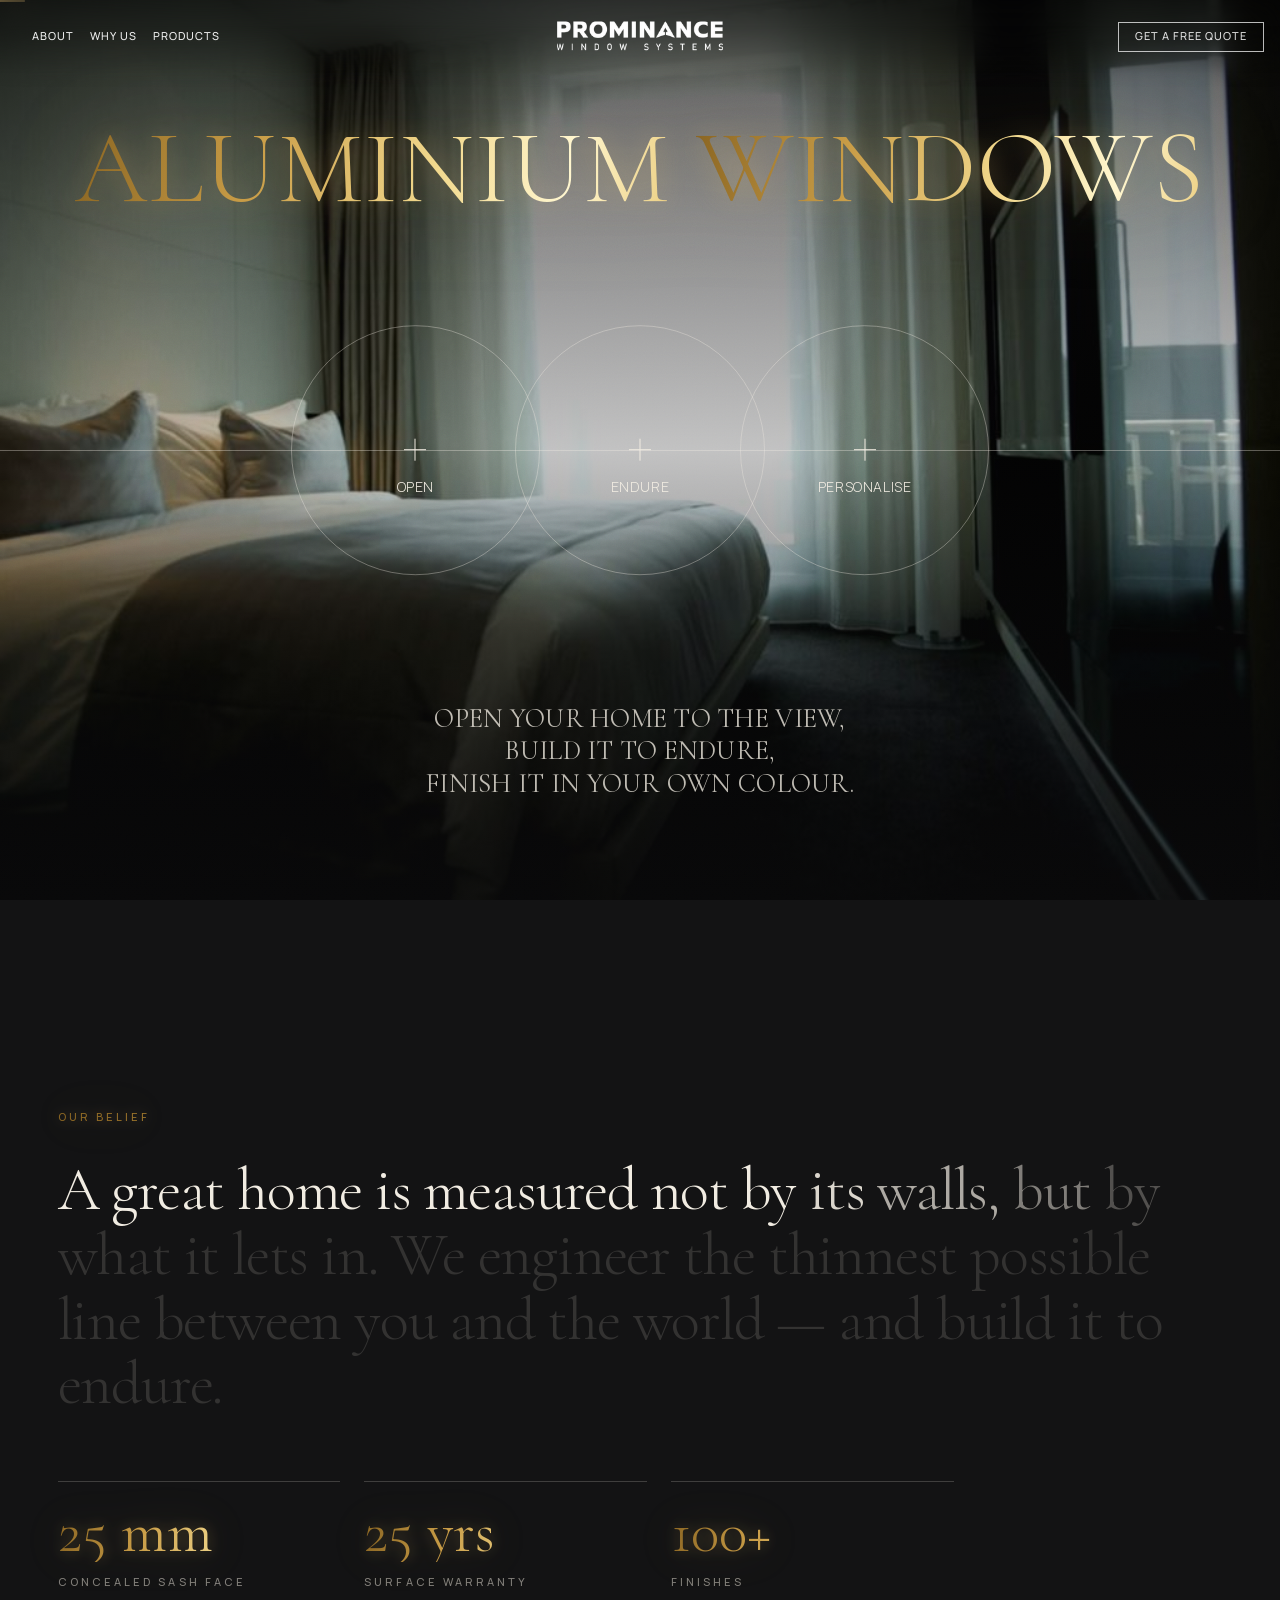
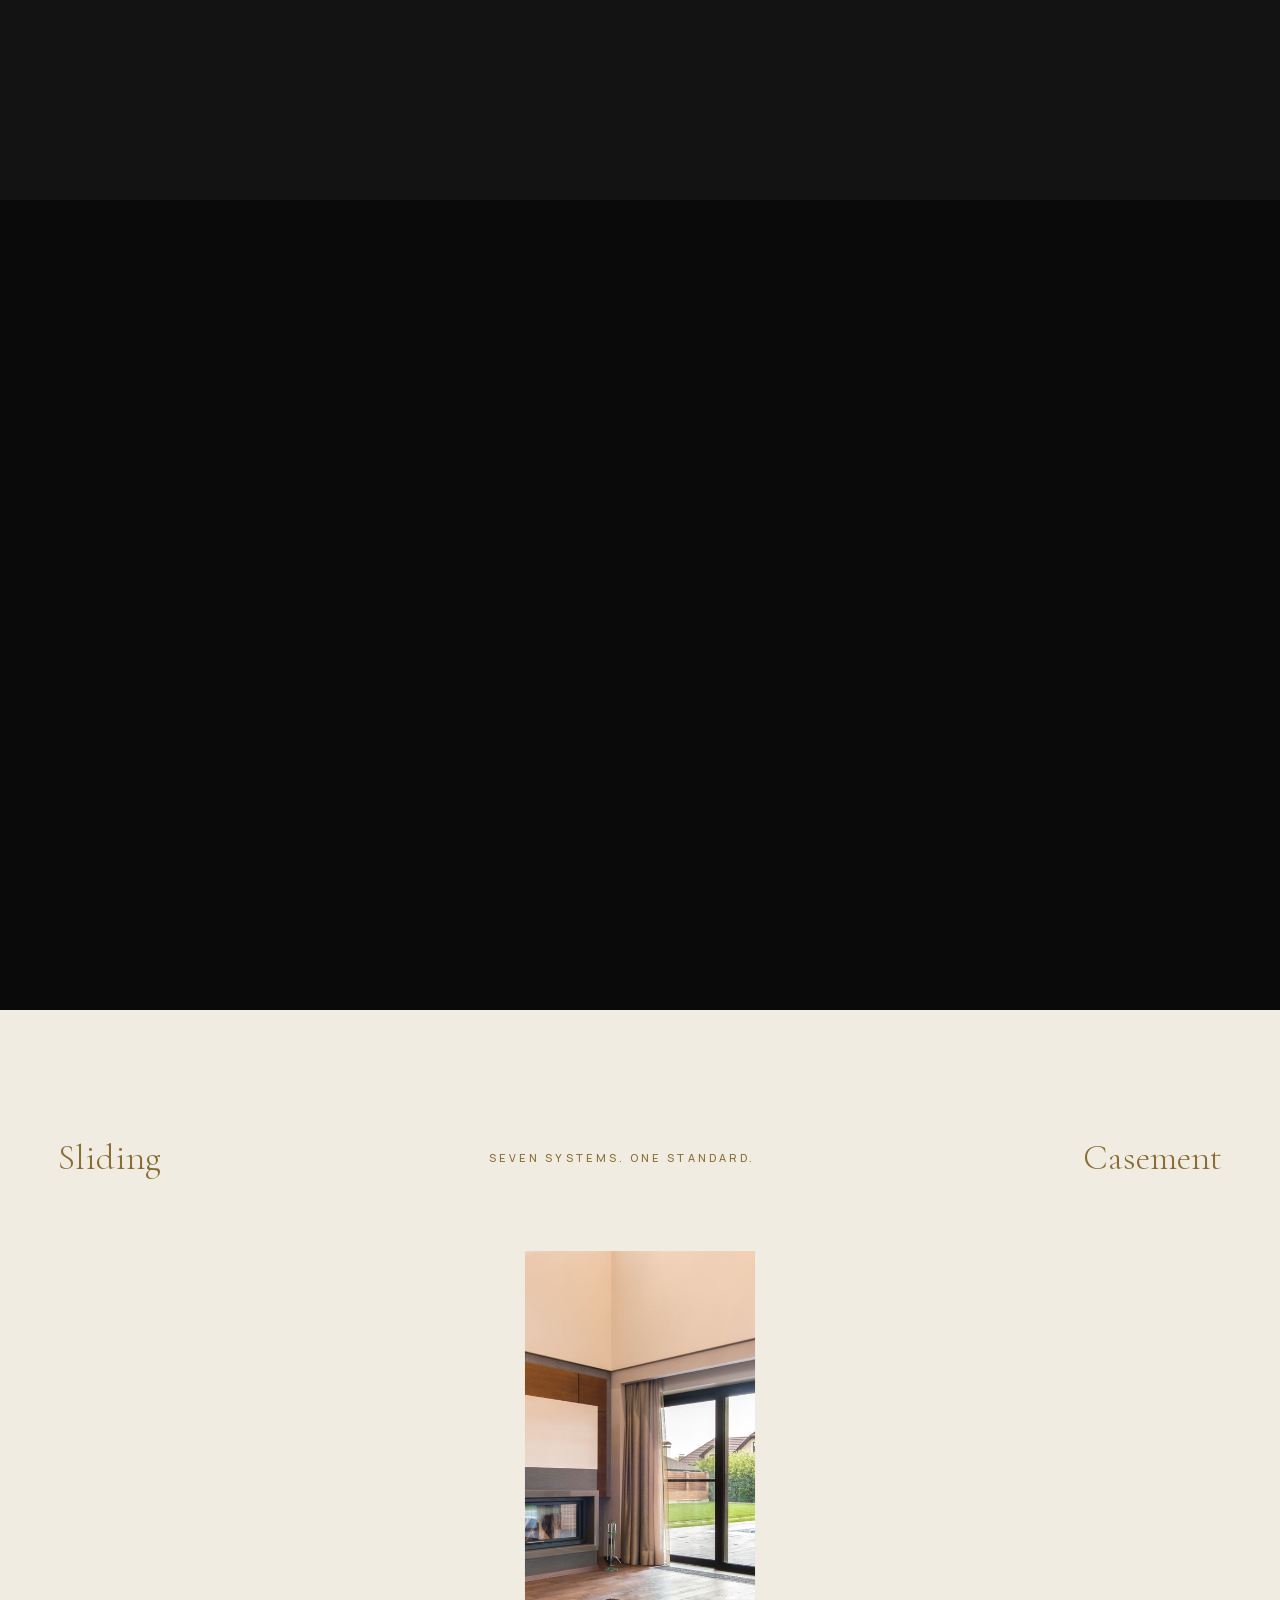
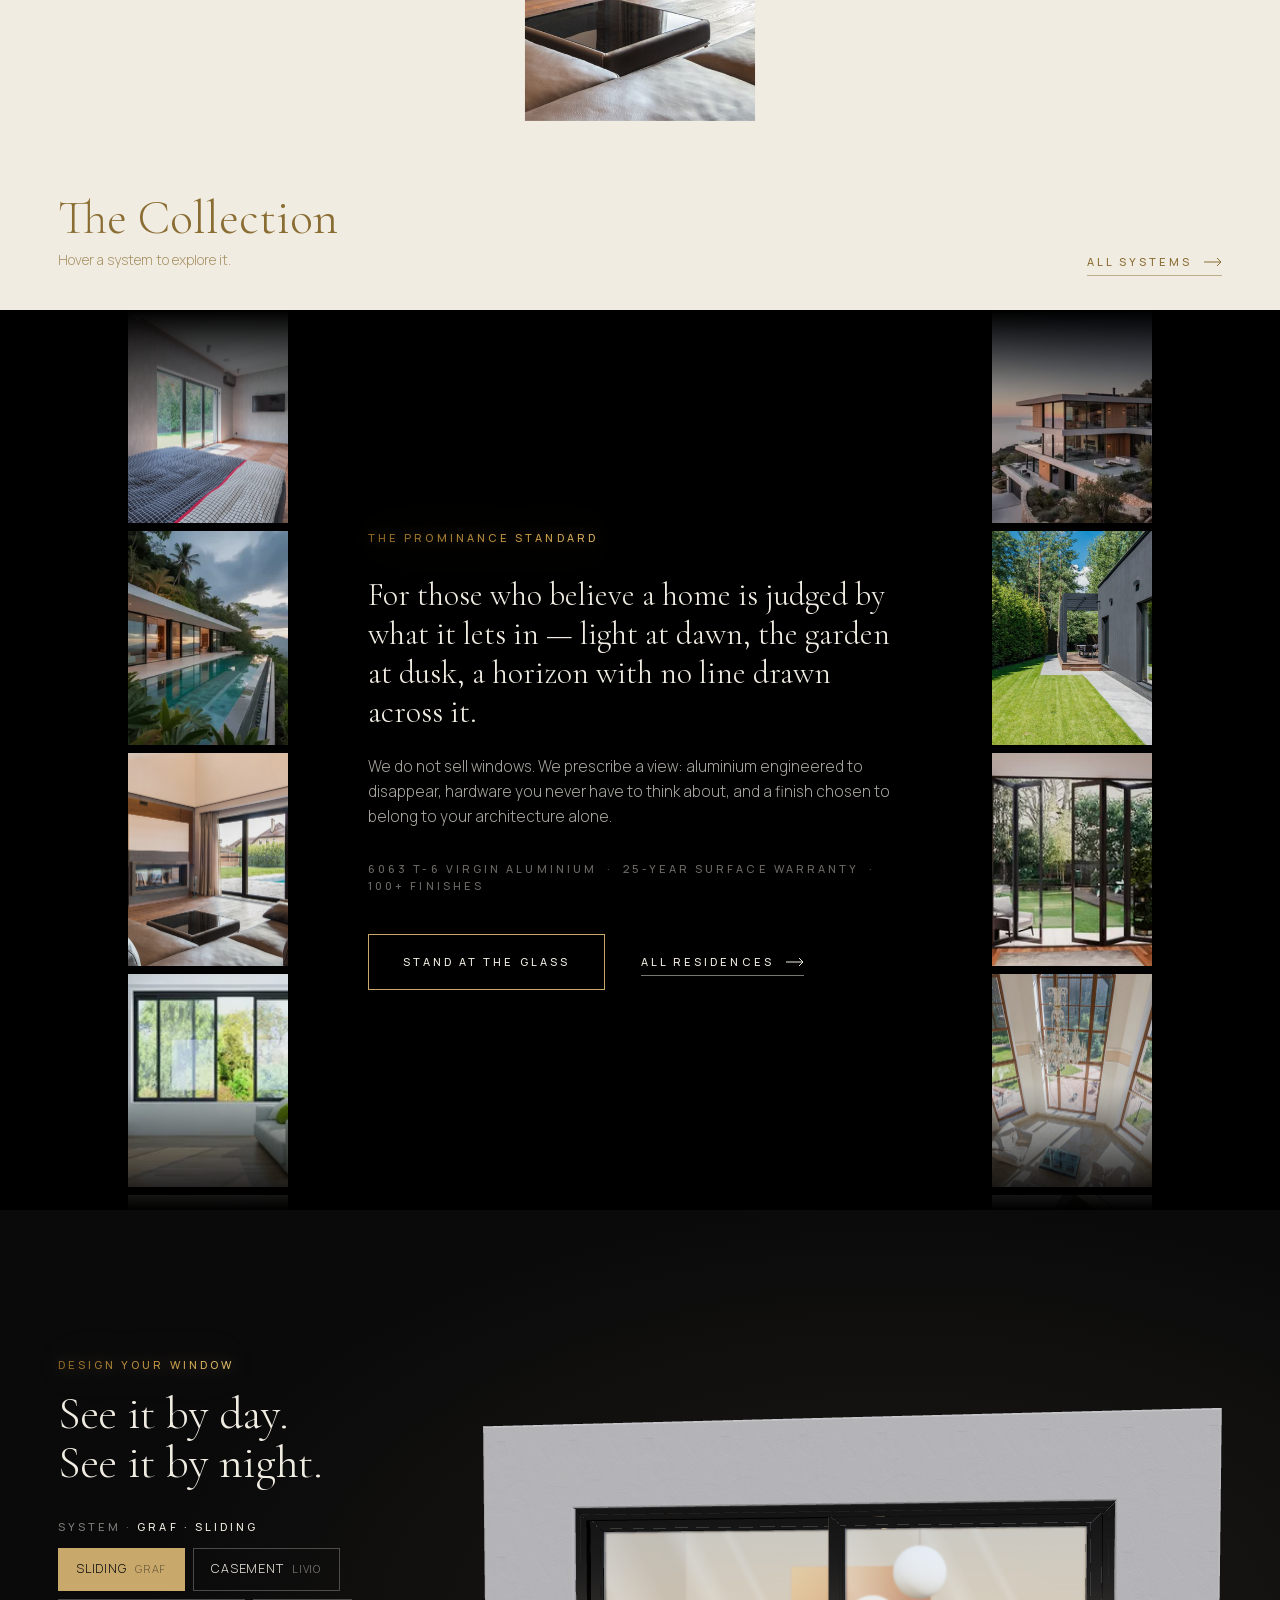
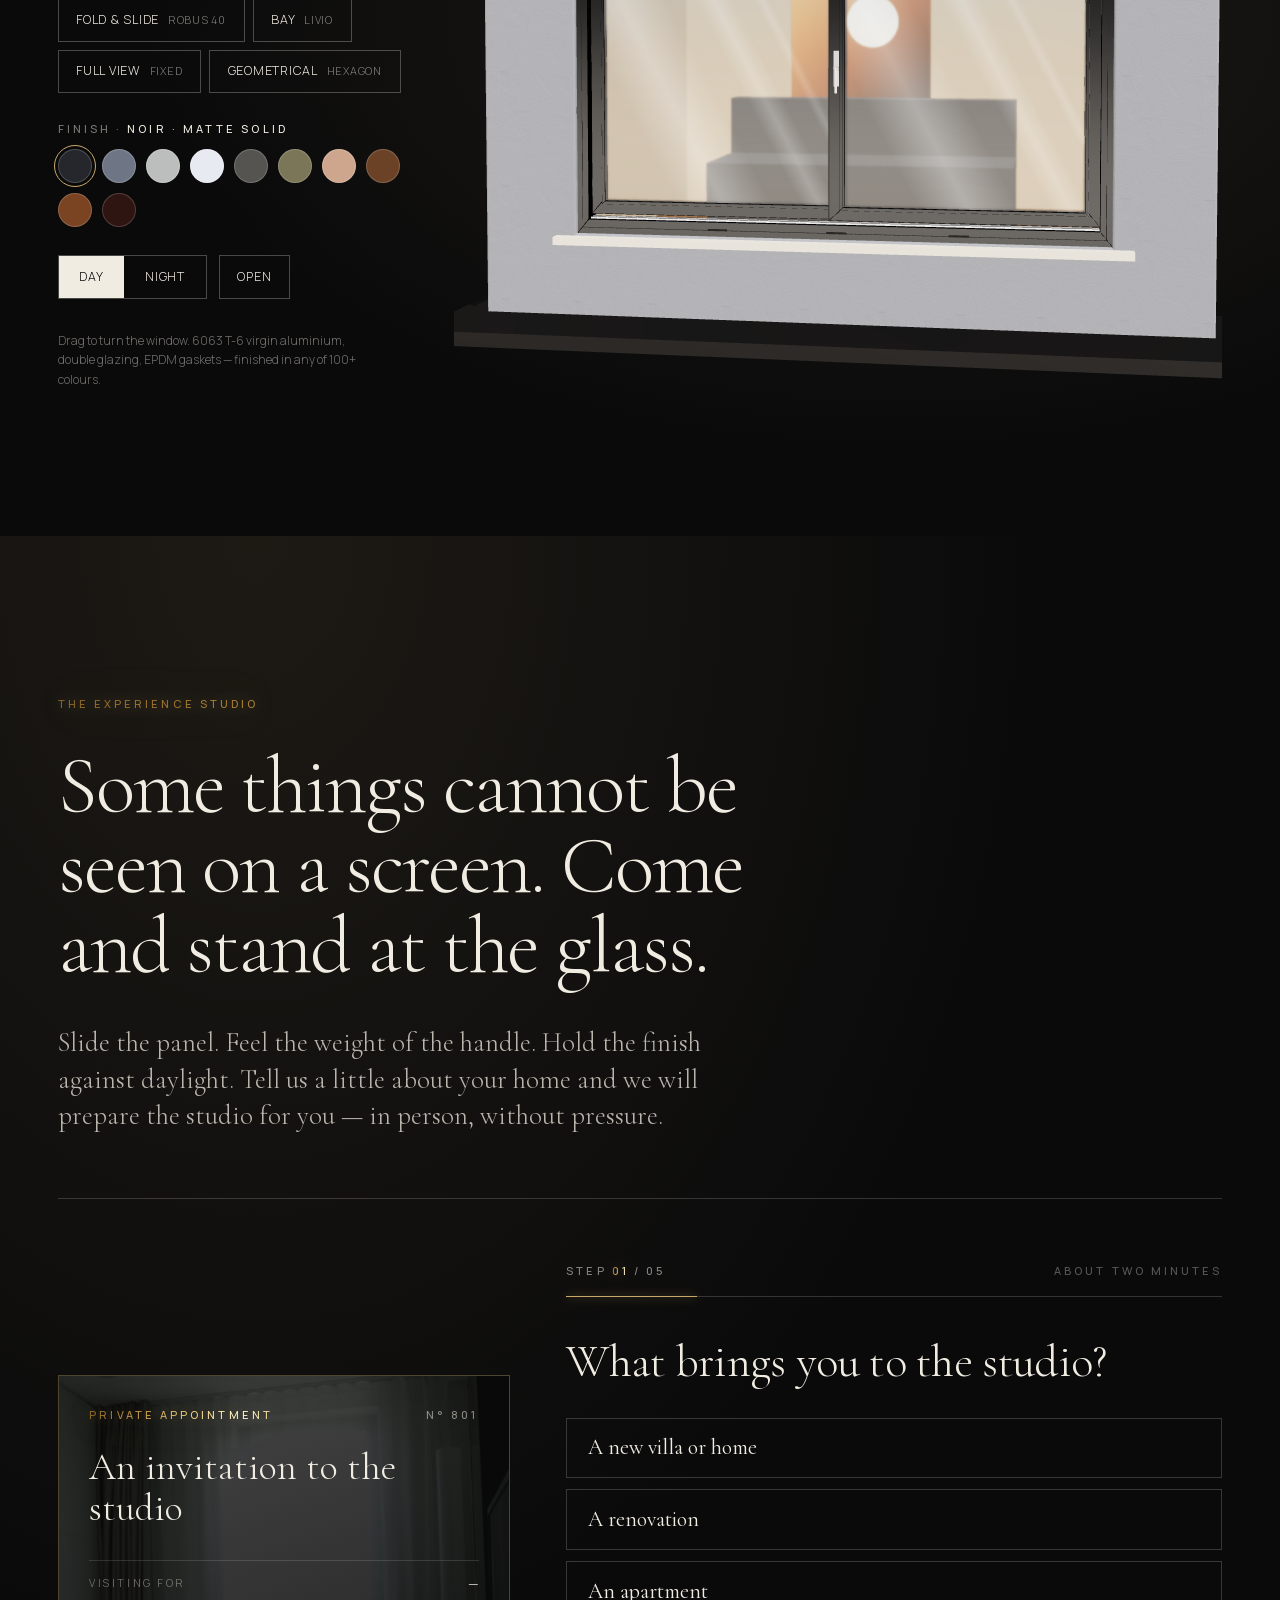
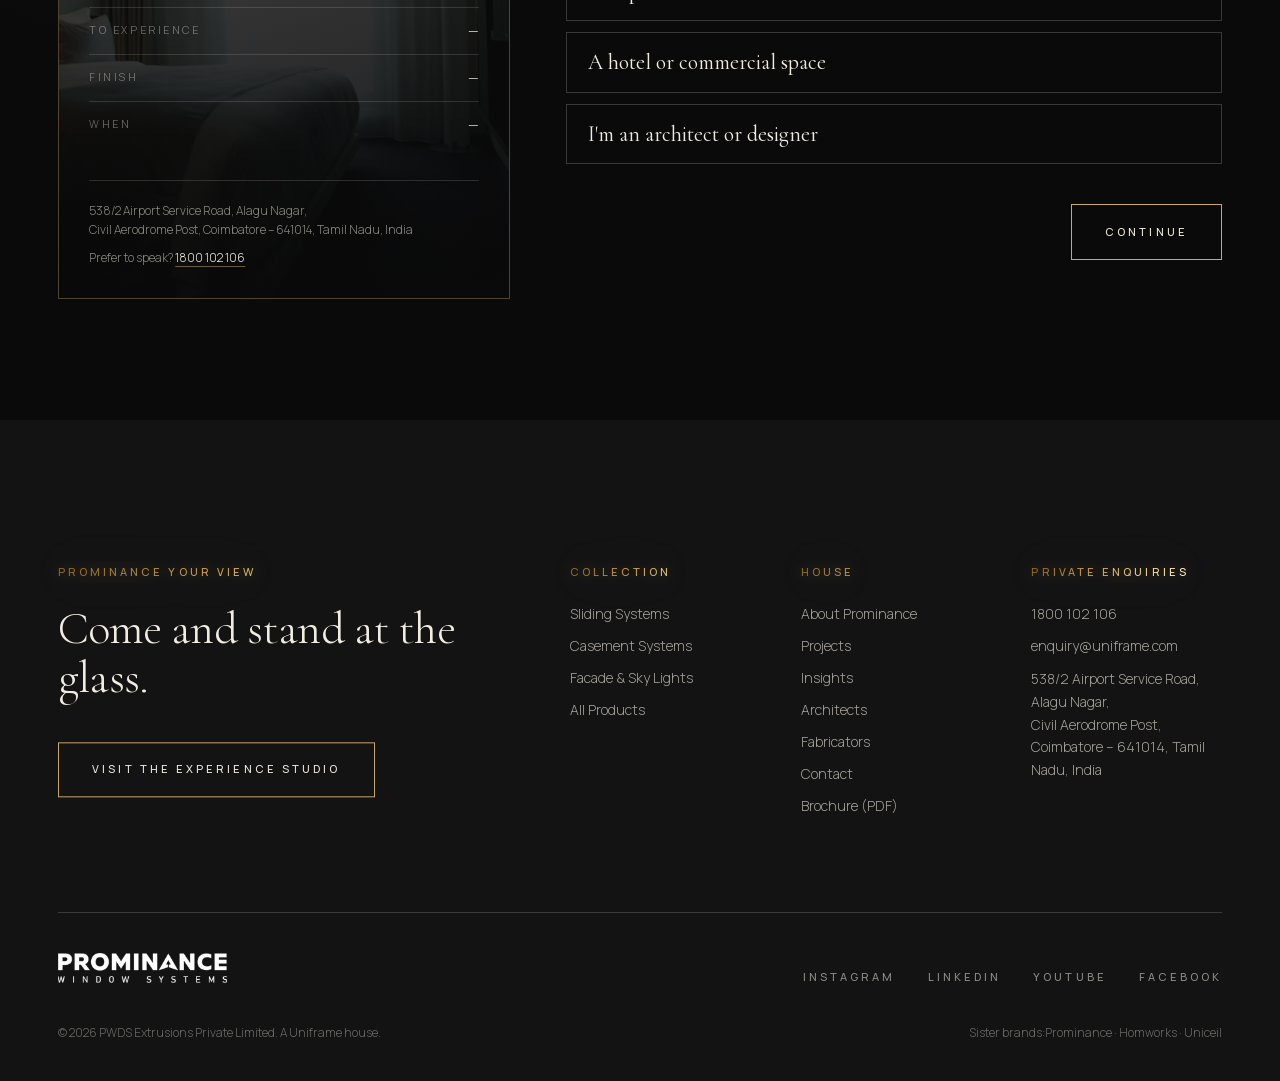
==== commit ef881880: "Mobile: shared hamburger menu, uPVC sticky call bar removed, hero mobile layout fixes Co-Authored-By" ====
--- a/aluminium-windows/index.html
+++ b/aluminium-windows/index.html
@@ -1,4 +1,4 @@
 <!DOCTYPE html><html lang="en"><head><script>
       document.documentElement.classList.add("js");
-    </script><meta charset="UTF-8"><meta name="viewport" content="width=device-width, initial-scale=1"><meta name="generator" content="Astro v7.3.3"><meta name="theme-color" content="#0a0a0b"><title>PROMINANCE — Prominance Your View</title><meta name="description" content="Aluminium window, door and facade systems for the most considered homes. Concealed frames, panoramic glass and a 25-year surface warranty — crafted in Coimbatore. Visit the Experience Studio."><link rel="canonical" href="https://uniframe.com/"><meta property="og:type" content="website"><meta property="og:title" content="PROMINANCE — Prominance Your View"><meta property="og:description" content="Aluminium window, door and facade systems for the most considered homes. Concealed frames, panoramic glass and a 25-year surface warranty — crafted in Coimbatore. Visit the Experience Studio."><meta property="og:url" content="https://uniframe.com/"><meta property="og:image" content="https://uniframe.com/media/hero-villa-poster.jpg"><meta property="og:site_name" content="PROMINANCE"><meta name="twitter:card" content="summary_large_image"><meta name="twitter:title" content="PROMINANCE — Prominance Your View"><meta name="twitter:description" content="Aluminium window, door and facade systems for the most considered homes. Concealed frames, panoramic glass and a 25-year surface warranty — crafted in Coimbatore. Visit the Experience Studio."><meta name="twitter:image" content="https://uniframe.com/media/hero-villa-poster.jpg"><link rel="icon" href="/aluminium-windows/favicon.svg" type="image/svg+xml"><style>@font-face{font-family:"Cormorant Garamond-70018f11a57ab3ca";src:url("/aluminium-windows/_astro/fonts/b247e2262a34a0c3.woff2") format("woff2");font-display:swap;unicode-range:U+0000-00FF,U+0131,U+0152-0153,U+02BB-02BC,U+02C6,U+02DA,U+02DC,U+0304,U+0308,U+0329,U+2000-206F,U+20AC,U+2122,U+2191,U+2193,U+2212,U+2215,U+FEFF,U+FFFD;font-weight:300;font-style:italic;}@font-face{font-family:"Cormorant Garamond-70018f11a57ab3ca";src:url("/aluminium-windows/_astro/fonts/b247e2262a34a0c3.woff2") format("woff2");font-display:swap;unicode-range:U+0000-00FF,U+0131,U+0152-0153,U+02BB-02BC,U+02C6,U+02DA,U+02DC,U+0304,U+0308,U+0329,U+2000-206F,U+20AC,U+2122,U+2191,U+2193,U+2212,U+2215,U+FEFF,U+FFFD;font-weight:400;font-style:italic;}@font-face{font-family:"Cormorant Garamond-70018f11a57ab3ca";src:url("/aluminium-windows/_astro/fonts/b247e2262a34a0c3.woff2") format("woff2");font-display:swap;unicode-range:U+0000-00FF,U+0131,U+0152-0153,U+02BB-02BC,U+02C6,U+02DA,U+02DC,U+0304,U+0308,U+0329,U+2000-206F,U+20AC,U+2122,U+2191,U+2193,U+2212,U+2215,U+FEFF,U+FFFD;font-weight:500;font-style:italic;}@font-face{font-family:"Cormorant Garamond-70018f11a57ab3ca";src:url("/aluminium-windows/_astro/fonts/00b5bb498060bc63.woff2") format("woff2");font-display:swap;unicode-range:U+0000-00FF,U+0131,U+0152-0153,U+02BB-02BC,U+02C6,U+02DA,U+02DC,U+0304,U+0308,U+0329,U+2000-206F,U+20AC,U+2122,U+2191,U+2193,U+2212,U+2215,U+FEFF,U+FFFD;font-weight:300;font-style:normal;}@font-face{font-family:"Cormorant Garamond-70018f11a57ab3ca";src:url("/aluminium-windows/_astro/fonts/00b5bb498060bc63.woff2") format("woff2");font-display:swap;unicode-range:U+0000-00FF,U+0131,U+0152-0153,U+02BB-02BC,U+02C6,U+02DA,U+02DC,U+0304,U+0308,U+0329,U+2000-206F,U+20AC,U+2122,U+2191,U+2193,U+2212,U+2215,U+FEFF,U+FFFD;font-weight:400;font-style:normal;}@font-face{font-family:"Cormorant Garamond-70018f11a57ab3ca";src:url("/aluminium-windows/_astro/fonts/00b5bb498060bc63.woff2") format("woff2");font-display:swap;unicode-range:U+0000-00FF,U+0131,U+0152-0153,U+02BB-02BC,U+02C6,U+02DA,U+02DC,U+0304,U+0308,U+0329,U+2000-206F,U+20AC,U+2122,U+2191,U+2193,U+2212,U+2215,U+FEFF,U+FFFD;font-weight:500;font-style:normal;}@font-face{font-family:"Cormorant Garamond-70018f11a57ab3ca fallback: Arial";src:local("Arial");font-display:swap;font-weight:300;font-style:italic;size-adjust:79.4077%;ascent-override:116.3616%;descent-override:36.1426%;line-gap-override:0%;}@font-face{font-family:"Cormorant Garamond-70018f11a57ab3ca fallback: Arial";src:local("Arial");font-display:swap;font-weight:400;font-style:italic;size-adjust:79.4077%;ascent-override:116.3616%;descent-override:36.1426%;line-gap-override:0%;}@font-face{font-family:"Cormorant Garamond-70018f11a57ab3ca fallback: Arial";src:local("Arial");font-display:swap;font-weight:500;font-style:italic;size-adjust:79.4077%;ascent-override:116.3616%;descent-override:36.1426%;line-gap-override:0%;}@font-face{font-family:"Cormorant Garamond-70018f11a57ab3ca fallback: Arial";src:local("Arial");font-display:swap;font-weight:300;font-style:normal;size-adjust:79.4077%;ascent-override:116.3616%;descent-override:36.1426%;line-gap-override:0%;}@font-face{font-family:"Cormorant Garamond-70018f11a57ab3ca fallback: Arial";src:local("Arial");font-display:swap;font-weight:400;font-style:normal;size-adjust:79.4077%;ascent-override:116.3616%;descent-override:36.1426%;line-gap-override:0%;}@font-face{font-family:"Cormorant Garamond-70018f11a57ab3ca fallback: Arial";src:local("Arial");font-display:swap;font-weight:500;font-style:normal;size-adjust:79.4077%;ascent-override:116.3616%;descent-override:36.1426%;line-gap-override:0%;}:root{--font-display-raw:"Cormorant Garamond-70018f11a57ab3ca","Cormorant Garamond-70018f11a57ab3ca fallback: Arial",sans-serif;}</style><link rel="preload" href="/aluminium-windows/_astro/fonts/b247e2262a34a0c3.woff2" as="font" type="font/woff2" crossorigin><link rel="preload" href="/aluminium-windows/_astro/fonts/00b5bb498060bc63.woff2" as="font" type="font/woff2" crossorigin><style>@font-face{font-family:Manrope-d0b077b1a458fb5e;src:url("/aluminium-windows/_astro/fonts/542094a31e9ddf9a.woff2") format("woff2");font-display:swap;unicode-range:U+0000-00FF,U+0131,U+0152-0153,U+02BB-02BC,U+02C6,U+02DA,U+02DC,U+0304,U+0308,U+0329,U+2000-206F,U+20AC,U+2122,U+2191,U+2193,U+2212,U+2215,U+FEFF,U+FFFD;font-weight:300;font-style:normal;}@font-face{font-family:Manrope-d0b077b1a458fb5e;src:url("/aluminium-windows/_astro/fonts/542094a31e9ddf9a.woff2") format("woff2");font-display:swap;unicode-range:U+0000-00FF,U+0131,U+0152-0153,U+02BB-02BC,U+02C6,U+02DA,U+02DC,U+0304,U+0308,U+0329,U+2000-206F,U+20AC,U+2122,U+2191,U+2193,U+2212,U+2215,U+FEFF,U+FFFD;font-weight:400;font-style:normal;}@font-face{font-family:Manrope-d0b077b1a458fb5e;src:url("/aluminium-windows/_astro/fonts/542094a31e9ddf9a.woff2") format("woff2");font-display:swap;unicode-range:U+0000-00FF,U+0131,U+0152-0153,U+02BB-02BC,U+02C6,U+02DA,U+02DC,U+0304,U+0308,U+0329,U+2000-206F,U+20AC,U+2122,U+2191,U+2193,U+2212,U+2215,U+FEFF,U+FFFD;font-weight:500;font-style:normal;}@font-face{font-family:Manrope-d0b077b1a458fb5e;src:url("/aluminium-windows/_astro/fonts/542094a31e9ddf9a.woff2") format("woff2");font-display:swap;unicode-range:U+0000-00FF,U+0131,U+0152-0153,U+02BB-02BC,U+02C6,U+02DA,U+02DC,U+0304,U+0308,U+0329,U+2000-206F,U+20AC,U+2122,U+2191,U+2193,U+2212,U+2215,U+FEFF,U+FFFD;font-weight:600;font-style:normal;}@font-face{font-family:Manrope-d0b077b1a458fb5e;src:url("/aluminium-windows/_astro/fonts/542094a31e9ddf9a.woff2") format("woff2");font-display:swap;unicode-range:U+0000-00FF,U+0131,U+0152-0153,U+02BB-02BC,U+02C6,U+02DA,U+02DC,U+0304,U+0308,U+0329,U+2000-206F,U+20AC,U+2122,U+2191,U+2193,U+2212,U+2215,U+FEFF,U+FFFD;font-weight:700;font-style:normal;}@font-face{font-family:"Manrope-d0b077b1a458fb5e fallback: Arial";src:local("Arial");font-display:swap;font-weight:300;font-style:normal;size-adjust:99.4839%;ascent-override:107.153%;descent-override:30.1556%;line-gap-override:0%;}@font-face{font-family:"Manrope-d0b077b1a458fb5e fallback: Arial";src:local("Arial");font-display:swap;font-weight:400;font-style:normal;size-adjust:99.4839%;ascent-override:107.153%;descent-override:30.1556%;line-gap-override:0%;}@font-face{font-family:"Manrope-d0b077b1a458fb5e fallback: Arial";src:local("Arial");font-display:swap;font-weight:500;font-style:normal;size-adjust:99.4839%;ascent-override:107.153%;descent-override:30.1556%;line-gap-override:0%;}@font-face{font-family:"Manrope-d0b077b1a458fb5e fallback: Arial";src:local("Arial");font-display:swap;font-weight:600;font-style:normal;size-adjust:99.4839%;ascent-override:107.153%;descent-override:30.1556%;line-gap-override:0%;}@font-face{font-family:"Manrope-d0b077b1a458fb5e fallback: Arial Bold";src:local("Arial Bold");font-display:swap;font-weight:700;font-style:normal;size-adjust:92.3996%;ascent-override:115.3685%;descent-override:32.4677%;line-gap-override:0%;}:root{--font-sans-raw:Manrope-d0b077b1a458fb5e,"Manrope-d0b077b1a458fb5e fallback: Arial","Manrope-d0b077b1a458fb5e fallback: Arial Bold",sans-serif;}</style><link rel="preload" href="/aluminium-windows/_astro/fonts/542094a31e9ddf9a.woff2" as="font" type="font/woff2" crossorigin><link rel="stylesheet" href="/aluminium-windows/_astro/StudioInvite.BjvZAHHg.css"><link rel="stylesheet" href="/aluminium-windows/_astro/BaseLayout.BjZHMiXQ.css"><link rel="stylesheet" href="/aluminium-windows/_astro/index.CQAu_uRH.css"><link rel="stylesheet" href="../css/pnav.css"><link rel="preconnect" href="https://fonts.googleapis.com"><link href="https://fonts.googleapis.com/css2?family=Manrope:wght@500&display=swap" rel="stylesheet"></head><body><header class="pnav" id="pnav"><nav class="pnav__links" aria-label="Prominance"><a href="../about.html">About</a><a href="../index.html#why">Why us</a><a href="../products.html">Products</a></nav><a class="pnav__logo" href="../index.html" aria-label="Prominance Window Systems — home"><img src="../assets/hero/logo.png" alt="Prominance Window Systems" width="166" height="31"></a><div class="pnav__cta"><a class="pnav__btn" href="../index.html#contact">Get a Free Quote</a></div></header><div class="uf-preloader" data-preloader aria-hidden="true"><div class="flex w-[min(80vw,420px)] flex-col items-center gap-10"><div data-preloader-logo><img src="/aluminium-windows/_astro/prominance-logo.Dpaue_4b_Z1Pszwy.webp" srcset="/aluminium-windows/_astro/prominance-logo.Dpaue_4b_1IzgF.webp 260w, /aluminium-windows/_astro/prominance-logo.Dpaue_4b_Z14g1f2.webp 520w" alt sizes="260px" loading="lazy" decoding="async" width="1060" height="198" class="h-9 w-auto brightness-0 invert"></div><div class="w-full"><div class="h-px w-full origin-left bg-champagne" data-preloader-line></div><div class="mt-4 flex justify-between label-eyebrow text-ivory/50"><span>Prominance Your View</span><span data-preloader-count>000</span></div></div></div></div><header data-header class="uf-header fixed inset-x-0 top-0 z-[150]" data-astro-cid-nen7h5rs><div class="uf-header-bar container-frame flex items-center justify-between py-5 md:py-7" data-astro-cid-nen7h5rs><a href="/aluminium-windows/" aria-label="Prominance — home" class="relative z-[2]" data-astro-cid-nen7h5rs><img src="/aluminium-windows/_astro/prominance-logo.Dpaue_4b_Z1Pszwy.webp" srcset="/aluminium-windows/_astro/prominance-logo.Dpaue_4b_1IzgF.webp 260w, /aluminium-windows/_astro/prominance-logo.Dpaue_4b_Z14g1f2.webp 520w" alt="PROMINANCE" sizes="180px" data-astro-cid-nen7h5rs="true" loading="lazy" decoding="async" width="1060" height="198" class="h-6 w-auto brightness-0 invert md:h-7"></a><div class="relative z-[2] flex items-center gap-6 md:gap-10" data-astro-cid-nen7h5rs><a href="/aluminium-windows/contact-us/" class="label-eyebrow hidden text-ivory/80 transition-colors hover:text-champagne md:inline" data-astro-cid-nen7h5rs>Visit the Studio</a><button type="button" data-menu-toggle aria-expanded="false" aria-controls="uf-menu" class="group flex items-center gap-4" data-astro-cid-nen7h5rs><span class="label-eyebrow" data-menu-label data-astro-cid-nen7h5rs>Menu</span><span class="relative block h-[10px] w-9" data-astro-cid-nen7h5rs><span class="absolute left-0 top-0 block h-px w-full bg-ivory transition-transform duration-500 group-aria-expanded:translate-y-[4.5px] group-aria-expanded:rotate-[20deg]" data-astro-cid-nen7h5rs></span><span class="absolute bottom-0 left-0 block h-px w-2/3 bg-ivory transition-all duration-500 group-aria-expanded:bottom-[4.5px] group-aria-expanded:w-full group-aria-expanded:-rotate-[20deg]" data-astro-cid-nen7h5rs></span></span></button></div></div><nav id="uf-menu" class="uf-menu" aria-label="Primary" hidden data-astro-cid-nen7h5rs><div class="container-frame grid h-full grid-cols-1 gap-10 pb-10 pt-28 md:grid-cols-12 md:pt-36" data-astro-cid-nen7h5rs><ul class="flex flex-col justify-center gap-1 md:col-span-7" data-astro-cid-nen7h5rs><li class="overflow-hidden" data-astro-cid-nen7h5rs><a href="/aluminium-windows/products/" data-menu-link class="group flex items-baseline gap-5 py-1" data-astro-cid-nen7h5rs><span class="label-eyebrow w-7 text-champagne/80" data-astro-cid-nen7h5rs>01</span><span class="font-display text-[clamp(2.25rem,6.2vw,5.5rem)] font-light leading-[1.02] transition-all duration-500 group-hover:translate-x-3 group-hover:italic group-hover:text-champagne-soft" data-astro-cid-nen7h5rs>The Collection</span></a></li><li class="overflow-hidden" data-astro-cid-nen7h5rs><a href="/aluminium-windows/projects/" data-menu-link class="group flex items-baseline gap-5 py-1" data-astro-cid-nen7h5rs><span class="label-eyebrow w-7 text-champagne/80" data-astro-cid-nen7h5rs>02</span><span class="font-display text-[clamp(2.25rem,6.2vw,5.5rem)] font-light leading-[1.02] transition-all duration-500 group-hover:translate-x-3 group-hover:italic group-hover:text-champagne-soft" data-astro-cid-nen7h5rs>Residences</span></a></li><li class="overflow-hidden" data-astro-cid-nen7h5rs><a href="/aluminium-windows/facade-sky-lights/" data-menu-link class="group flex items-baseline gap-5 py-1" data-astro-cid-nen7h5rs><span class="label-eyebrow w-7 text-champagne/80" data-astro-cid-nen7h5rs>03</span><span class="font-display text-[clamp(2.25rem,6.2vw,5.5rem)] font-light leading-[1.02] transition-all duration-500 group-hover:translate-x-3 group-hover:italic group-hover:text-champagne-soft" data-astro-cid-nen7h5rs>Facade &amp; Beyond</span></a></li><li class="overflow-hidden" data-astro-cid-nen7h5rs><a href="/aluminium-windows/about-us/" data-menu-link class="group flex items-baseline gap-5 py-1" data-astro-cid-nen7h5rs><span class="label-eyebrow w-7 text-champagne/80" data-astro-cid-nen7h5rs>04</span><span class="font-display text-[clamp(2.25rem,6.2vw,5.5rem)] font-light leading-[1.02] transition-all duration-500 group-hover:translate-x-3 group-hover:italic group-hover:text-champagne-soft" data-astro-cid-nen7h5rs>Our House</span></a></li><li class="overflow-hidden" data-astro-cid-nen7h5rs><a href="/aluminium-windows/insights/" data-menu-link class="group flex items-baseline gap-5 py-1" data-astro-cid-nen7h5rs><span class="label-eyebrow w-7 text-champagne/80" data-astro-cid-nen7h5rs>05</span><span class="font-display text-[clamp(2.25rem,6.2vw,5.5rem)] font-light leading-[1.02] transition-all duration-500 group-hover:translate-x-3 group-hover:italic group-hover:text-champagne-soft" data-astro-cid-nen7h5rs>Journal</span></a></li><li class="overflow-hidden" data-astro-cid-nen7h5rs><a href="/aluminium-windows/contact-us/" data-menu-link class="group flex items-baseline gap-5 py-1" data-astro-cid-nen7h5rs><span class="label-eyebrow w-7 text-champagne/80" data-astro-cid-nen7h5rs>06</span><span class="font-display text-[clamp(2.25rem,6.2vw,5.5rem)] font-light leading-[1.02] transition-all duration-500 group-hover:translate-x-3 group-hover:italic group-hover:text-champagne-soft" data-astro-cid-nen7h5rs>Visit the Studio</span></a></li></ul><div class="hidden flex-col justify-between md:col-span-5 md:flex" data-menu-extra data-astro-cid-nen7h5rs><div class="grid grid-cols-2 gap-8" data-astro-cid-nen7h5rs><div data-astro-cid-nen7h5rs><p class="label-eyebrow text-champagne" data-astro-cid-nen7h5rs>Sliding</p><ul class="mt-5 space-y-3" data-astro-cid-nen7h5rs><li data-astro-cid-nen7h5rs><a href="/aluminium-windows/graf-26/" class="text-sm text-ivory/70 transition-colors hover:text-ivory" data-astro-cid-nen7h5rs>GRAF 26</a></li><li data-astro-cid-nen7h5rs><a href="/aluminium-windows/graf-32/" class="text-sm text-ivory/70 transition-colors hover:text-ivory" data-astro-cid-nen7h5rs>GRAF 32</a></li><li data-astro-cid-nen7h5rs><a href="/aluminium-windows/graf-45/" class="text-sm text-ivory/70 transition-colors hover:text-ivory" data-astro-cid-nen7h5rs>GRAF 45</a></li><li data-astro-cid-nen7h5rs><a href="/aluminium-windows/graf-73/" class="text-sm text-ivory/70 transition-colors hover:text-ivory" data-astro-cid-nen7h5rs>GRAF 73</a></li></ul></div><div data-astro-cid-nen7h5rs><p class="label-eyebrow text-champagne" data-astro-cid-nen7h5rs>Casement</p><ul class="mt-5 space-y-3" data-astro-cid-nen7h5rs><li data-astro-cid-nen7h5rs><a href="/aluminium-windows/livio/" class="text-sm text-ivory/70 transition-colors hover:text-ivory" data-astro-cid-nen7h5rs>LIVIO</a></li><li data-astro-cid-nen7h5rs><a href="/aluminium-windows/robus-30/" class="text-sm text-ivory/70 transition-colors hover:text-ivory" data-astro-cid-nen7h5rs>ROBUS 30</a></li><li data-astro-cid-nen7h5rs><a href="/aluminium-windows/robus-40/" class="text-sm text-ivory/70 transition-colors hover:text-ivory" data-astro-cid-nen7h5rs>ROBUS 40</a></li></ul></div></div><div class="text-sm leading-relaxed text-ivory/60" data-astro-cid-nen7h5rs><p class="label-eyebrow text-champagne" data-astro-cid-nen7h5rs>Private enquiries</p><a href="tel:1800102106" class="mt-3 block font-display text-3xl text-ivory" data-astro-cid-nen7h5rs>1800 102 106</a><a href="mailto:enquiry@uniframe.com" class="mt-1 block hover:text-ivory" data-astro-cid-nen7h5rs>enquiry@uniframe.com</a></div></div></div></nav></header><script type="module">var e=document.querySelector(`[data-header]`),t=document.querySelector(`[data-menu-toggle]`),n=document.getElementById(`uf-menu`),r=document.querySelector(`[data-menu-label]`);function i(i){e&&t&&n&&(i&&(n.hidden=!1),requestAnimationFrame(()=>{e.classList.toggle(`is-open`,i),t.setAttribute(`aria-expanded`,String(i)),r&&(r.textContent=i?`Close`:`Menu`);let n=window.__lenis;i?n?.stop():n?.start(),document.documentElement.style.overflow=i?`hidden`:``}),i||window.setTimeout(()=>{e.classList.contains(`is-open`)||(n.hidden=!0)},950))}t?.addEventListener(`click`,()=>i(t.getAttribute(`aria-expanded`)!==`true`)),n?.addEventListener(`click`,e=>{e.target.closest(`a`)&&i(!1)}),document.addEventListener(`keydown`,e=>{e.key===`Escape`&&i(!1)});</script><main><section class="relative min-h-[100svh] overflow-hidden bg-ink" data-pick-root><div class="absolute inset-0 overflow-hidden"><div class="uf-layer is-on" data-pick-layer="0"><video class="h-full w-full object-cover" data-pick-video src="/aluminium-windows/media/stock/hero-default.mp4" poster="/aluminium-windows/media/stock/hero-default.jpg" autoplay muted loop playsinline preload="auto" aria-hidden="true"></video></div><div class="uf-layer" data-pick-layer="1"><video class="h-full w-full object-cover" data-pick-video data-src="/aluminium-windows/media/stock/pillar-open.mp4" poster="/aluminium-windows/media/stock/pillar-open.jpg" muted loop playsinline preload="none" aria-hidden="true"></video></div><div class="uf-layer" data-pick-layer="2"><video class="h-full w-full object-cover" data-pick-video data-src="/aluminium-windows/media/stock/pillar-endure.mp4" poster="/aluminium-windows/media/stock/pillar-endure.jpg" muted loop playsinline preload="none" aria-hidden="true"></video></div><div class="uf-layer" data-pick-layer="3"><video class="h-full w-full object-cover" data-pick-video data-src="/aluminium-windows/media/stock/pillar-personalise.mp4" poster="/aluminium-windows/media/stock/pillar-personalise.jpg" muted loop playsinline preload="none" aria-hidden="true"></video></div><div class="absolute inset-0 bg-gradient-to-b from-ink/70 via-ink/25 to-ink/80"></div><div class="uf-grain absolute inset-0"></div></div><h1 class="uf-wordmark pointer-events-none absolute inset-x-0 top-[13svh] text-center" data-split data-split-delay="0.2" aria-label="Aluminium Windows">ALUMINIUM WINDOWS</h1><div class="pointer-events-none absolute inset-x-0 top-1/2 h-px bg-ivory/35"></div><div class="absolute inset-x-0 top-1/2 z-[2] flex -translate-y-1/2 justify-center" data-pick-circles><a href="/aluminium-windows/sliding/" class="uf-circle" data-pick="1"><span class="uf-plus" aria-hidden="true"></span><span class="uf-circle-label">Open</span></a><a href="/aluminium-windows/about-us/" class="uf-circle" data-pick="2"><span class="uf-plus" aria-hidden="true"></span><span class="uf-circle-label">Endure</span></a><a href="/aluminium-windows/products/#finishes" class="uf-circle" data-pick="3"><span class="uf-plus" aria-hidden="true"></span><span class="uf-circle-label">Personalise</span></a></div><p class="uf-lines absolute inset-x-0 bottom-[11svh] z-[2] mx-auto max-w-3xl px-6 text-center"><span class="uf-line" data-line="1">Open your home to the view,</span><span class="uf-line" data-line="2">Build it to endure,</span><span class="uf-line" data-line="3">Finish it in your own colour.</span></p></section><div class="uf-stack" data-stack><!-- ============ 2. MANIFESTO ============ --><section class="uf-panel relative flex min-h-[100svh] items-center bg-ink-soft py-28" data-panel style="z-index:2"><div class="container-frame w-full"><p class="label-eyebrow text-champagne" data-reveal="fade">Our belief</p><p class="uf-manifesto mt-8 max-w-6xl" data-scrub-text>A great home is measured not by its walls, but by what it lets in. We engineer the thinnest possible line between you and the world — and build it to endure.</p><div class="mt-16 grid max-w-4xl grid-cols-3 gap-6" data-reveal-group><div class="border-t border-ivory/20 pt-5" data-reveal="up"><p class="font-display text-4xl font-light text-champagne-soft md:text-6xl">25 mm</p><p class="label-eyebrow mt-3 text-ivory/50">Concealed sash face</p></div><div class="border-t border-ivory/20 pt-5" data-reveal="up"><p class="font-display text-4xl font-light text-champagne-soft md:text-6xl">25 yrs</p><p class="label-eyebrow mt-3 text-ivory/50">Surface warranty</p></div><div class="border-t border-ivory/20 pt-5" data-reveal="up"><p class="font-display text-4xl font-light text-champagne-soft md:text-6xl">100+</p><p class="label-eyebrow mt-3 text-ivory/50">Finishes</p></div></div></div></section><div class="uf-dwell" aria-hidden="true"></div><!-- ============ 3. THE COLLECTION — fanned strip ============ --><section class="uf-gallery relative flex min-h-[100svh] flex-col bg-ivory text-ink" data-gallery style="z-index:3"><div class="absolute inset-0"><div class="uf-layer" data-gal-bg="0"><img src="/aluminium-windows/media/stock/gal-0.jpg" alt="" class="h-full w-full object-cover" loading="lazy" decoding="async"></div><div class="uf-layer" data-gal-bg="1"><img src="/aluminium-windows/media/stock/gal-1.jpg" alt="" class="h-full w-full object-cover" loading="lazy" decoding="async"></div><div class="uf-layer" data-gal-bg="2"><img src="/aluminium-windows/media/stock/gal-2.jpg" alt="" class="h-full w-full object-cover" loading="lazy" decoding="async"></div><div class="uf-layer" data-gal-bg="3"><img src="/aluminium-windows/media/stock/gal-3.jpg" alt="" class="h-full w-full object-cover" loading="lazy" decoding="async"></div><div class="uf-layer" data-gal-bg="4"><img src="/aluminium-windows/media/stock/gal-4.jpg" alt="" class="h-full w-full object-cover" loading="lazy" decoding="async"></div><div class="uf-layer" data-gal-bg="5"><img src="/aluminium-windows/media/stock/gal-5.jpg" alt="" class="h-full w-full object-cover" loading="lazy" decoding="async"></div><div class="uf-layer" data-gal-bg="6"><img src="/aluminium-windows/media/stock/gal-6.jpg" alt="" class="h-full w-full object-cover" loading="lazy" decoding="async"></div><div class="uf-gal-scrim absolute inset-0 bg-ink/45"></div></div><div class="uf-gal-fg relative z-[2] container-frame flex items-start justify-between pt-28 md:pt-32"><span class="font-display text-3xl font-light md:text-4xl">Sliding</span><span class="label-eyebrow mt-3 hidden text-center md:block">Seven systems. One standard.</span><span class="font-display text-3xl font-light md:text-4xl">Casement</span></div><div class="relative z-[2] flex flex-1 items-center justify-center py-8"><ul class="uf-strip flex items-center justify-center gap-[0.7vw]" data-gal-strip><li class="uf-card h-[26vh] w-[10vw]" data-gal-card="0"><a href="/aluminium-windows/graf-26/" class="group relative block h-full w-full overflow-hidden" aria-label="GRAF 26 — Minimal design meeting modern functionality."><img src="/aluminium-windows/media/stock/gal-0.jpg" alt="Graf 26 Sliding Door &amp; Windows — luxury aluminium windows" class="h-full w-full object-cover transition-transform duration-[1400ms] ease-[var(--ease-lux)] group-hover:scale-[1.08]" loading="lazy" decoding="async"></a></li><li class="uf-card h-[34vh] w-[10vw]" data-gal-card="1"><a href="/aluminium-windows/graf-32/" class="group relative block h-full w-full overflow-hidden" aria-label="GRAF 32 — The art of strength and grace."><img src="/aluminium-windows/media/stock/gal-1.jpg" alt="Graf 32 Sliding Doors and Windows — luxury aluminium windows" class="h-full w-full object-cover transition-transform duration-[1400ms] ease-[var(--ease-lux)] group-hover:scale-[1.08]" loading="lazy" decoding="async"></a></li><li class="uf-card h-[44vh] w-[10vw]" data-gal-card="2"><a href="/aluminium-windows/graf-45/" class="group relative block h-full w-full overflow-hidden" aria-label="GRAF 45 — The pinnacle of architectural ambition."><img src="/aluminium-windows/media/stock/gal-2.jpg" alt="Graf 45 Sliding Door &amp; Windows — luxury aluminium windows" class="h-full w-full object-cover transition-transform duration-[1400ms] ease-[var(--ease-lux)] group-hover:scale-[1.08]" loading="lazy" decoding="async"></a></li><li class="uf-card h-[58vh] w-[20vw]" data-gal-card="3"><a href="/aluminium-windows/graf-73/" class="group relative block h-full w-full overflow-hidden" aria-label="GRAF 73 — All-around concealed, built for the panoramic view."><img src="/aluminium-windows/media/stock/gal-3.jpg" alt="Graf 73 Panoramic Sliding Series — luxury aluminium windows" class="h-full w-full object-cover transition-transform duration-[1400ms] ease-[var(--ease-lux)] group-hover:scale-[1.08]" loading="lazy" decoding="async"></a></li><li class="uf-card h-[44vh] w-[10vw]" data-gal-card="4"><a href="/aluminium-windows/livio/" class="group relative block h-full w-full overflow-hidden" aria-label="LIVIO — Only the frame face is visible externally."><img src="/aluminium-windows/media/stock/gal-4.jpg" alt="Livio Aluminium Casement Door &amp; Windows — luxury aluminium windows" class="h-full w-full object-cover transition-transform duration-[1400ms] ease-[var(--ease-lux)] group-hover:scale-[1.08]" loading="lazy" decoding="async"></a></li><li class="uf-card h-[34vh] w-[10vw]" data-gal-card="5"><a href="/aluminium-windows/robus-30/" class="group relative block h-full w-full overflow-hidden" aria-label="ROBUS 30 — A perfect union of minimalist design and robust performance."><img src="/aluminium-windows/media/stock/gal-5.jpg" alt="Robus 30 Aluminium Casement Windows — luxury aluminium windows" class="h-full w-full object-cover transition-transform duration-[1400ms] ease-[var(--ease-lux)] group-hover:scale-[1.08]" loading="lazy" decoding="async"></a></li><li class="uf-card h-[26vh] w-[10vw]" data-gal-card="6"><a href="/aluminium-windows/robus-40/" class="group relative block h-full w-full overflow-hidden" aria-label="ROBUS 40 — A solid design for windows and doors up to 2.4 metres."><img src="/aluminium-windows/media/stock/gal-6.jpg" alt="Robus 40 Aluminium Casement Windows &amp; Doors — luxury aluminium windows" class="h-full w-full object-cover transition-transform duration-[1400ms] ease-[var(--ease-lux)] group-hover:scale-[1.08]" loading="lazy" decoding="async"></a></li></ul></div><div class="uf-gal-fg relative z-[2] container-frame flex items-end justify-between pb-10"><div class="min-h-[4.5rem]" data-gal-caption aria-live="polite"><p class="font-display text-3xl font-light md:text-5xl" data-gal-name>The Collection</p><p class="mt-2 text-sm opacity-70" data-gal-line>Hover a system to explore it.</p></div><a href="/aluminium-windows/products/" class="link-underline label-eyebrow">All systems<svg width="18" height="10" viewBox="0 0 18 10" fill="none" aria-hidden="true"><path d="M0 5H17M17 5L13 1M17 5L13 9" stroke="currentColor" stroke-width="1"></path></svg></a></div></section></div><section class="relative h-[100svh] min-h-[680px] overflow-hidden bg-black" data-drift-root><div class="uf-drift uf-drift-l" aria-hidden="true"><div class="uf-drift-col uf-up"><figure class="uf-frame"><img src="/aluminium-windows/media/stock/gal-0.jpg" alt="" loading="lazy" decoding="async"></figure><figure class="uf-frame"><img src="/aluminium-windows/_astro/villa.BXehagGX_Z1nEh6H.webp" srcset="/aluminium-windows/_astro/villa.BXehagGX_Z1zUpTG.webp 300w, /aluminium-windows/_astro/villa.BXehagGX_iC78f.webp 500w" alt sizes="16vw" loading="lazy" decoding="async" width="1024" height="1024"></figure><figure class="uf-frame"><img src="/aluminium-windows/media/stock/gal-3.jpg" alt="" loading="lazy" decoding="async"></figure><figure class="uf-frame"><img src="/aluminium-windows/_astro/lifestyle-sofa-glasswall.DJ4UeHkC_1wry9K.webp" srcset="/aluminium-windows/_astro/lifestyle-sofa-glasswall.DJ4UeHkC_Z1hhwgM.webp 300w, /aluminium-windows/_astro/lifestyle-sofa-glasswall.DJ4UeHkC_4usNB.webp 500w" alt sizes="16vw" loading="lazy" decoding="async" width="1224" height="688"></figure><figure class="uf-frame"><img src="/aluminium-windows/media/stock/gal-5.jpg" alt="" loading="lazy" decoding="async"></figure><figure class="uf-frame"><img src="/aluminium-windows/_astro/full-view.CS2VNk8C_ZUK8c6.webp" srcset="/aluminium-windows/_astro/full-view.CS2VNk8C_Z1ENgUI.webp 300w, /aluminium-windows/_astro/full-view.CS2VNk8C_Zu2waR.webp 500w" alt sizes="16vw" loading="lazy" decoding="async" width="1024" height="1536"></figure><figure class="uf-frame"><img src="/aluminium-windows/media/stock/gal-0.jpg" alt="" loading="lazy" decoding="async"></figure><figure class="uf-frame"><img src="/aluminium-windows/_astro/villa.BXehagGX_Z1nEh6H.webp" srcset="/aluminium-windows/_astro/villa.BXehagGX_Z1zUpTG.webp 300w, /aluminium-windows/_astro/villa.BXehagGX_iC78f.webp 500w" alt sizes="16vw" loading="lazy" decoding="async" width="1024" height="1024"></figure><figure class="uf-frame"><img src="/aluminium-windows/media/stock/gal-3.jpg" alt="" loading="lazy" decoding="async"></figure><figure class="uf-frame"><img src="/aluminium-windows/_astro/lifestyle-sofa-glasswall.DJ4UeHkC_1wry9K.webp" srcset="/aluminium-windows/_astro/lifestyle-sofa-glasswall.DJ4UeHkC_Z1hhwgM.webp 300w, /aluminium-windows/_astro/lifestyle-sofa-glasswall.DJ4UeHkC_4usNB.webp 500w" alt sizes="16vw" loading="lazy" decoding="async" width="1224" height="688"></figure><figure class="uf-frame"><img src="/aluminium-windows/media/stock/gal-5.jpg" alt="" loading="lazy" decoding="async"></figure><figure class="uf-frame"><img src="/aluminium-windows/_astro/full-view.CS2VNk8C_ZUK8c6.webp" srcset="/aluminium-windows/_astro/full-view.CS2VNk8C_Z1ENgUI.webp 300w, /aluminium-windows/_astro/full-view.CS2VNk8C_Zu2waR.webp 500w" alt sizes="16vw" loading="lazy" decoding="async" width="1024" height="1536"></figure></div></div><div class="uf-drift uf-drift-r" aria-hidden="true"><div class="uf-drift-col uf-down"><figure class="uf-frame"><img src="/aluminium-windows/_astro/villa-2.WJD_TRNW_Z13TJ1c.webp" srcset="/aluminium-windows/_astro/villa-2.WJD_TRNW_ZX39yW.webp 300w, /aluminium-windows/_astro/villa-2.WJD_TRNW_Z289MYk.webp 500w" alt sizes="16vw" loading="lazy" decoding="async" width="1024" height="1024"></figure><figure class="uf-frame"><img src="/aluminium-windows/media/stock/gal-1.jpg" alt="" loading="lazy" decoding="async"></figure><figure class="uf-frame"><img src="/aluminium-windows/_astro/feature.DC_B_YFk_Z21vicY.webp" srcset="/aluminium-windows/_astro/feature.DC_B_YFk_Z1C6YNi.webp 300w, /aluminium-windows/_astro/feature.DC_B_YFk_fVDKC.webp 500w" alt sizes="16vw" loading="lazy" decoding="async" width="1600" height="1230"></figure><figure class="uf-frame"><img src="/aluminium-windows/media/stock/gal-4.jpg" alt="" loading="lazy" decoding="async"></figure><figure class="uf-frame"><img src="/aluminium-windows/_astro/hero-corner.BXzhE1aD_1JpbWA.webp" srcset="/aluminium-windows/_astro/hero-corner.BXzhE1aD_PmvnR.webp 300w, /aluminium-windows/_astro/hero-corner.BXzhE1aD_12Kib2.webp 500w" alt sizes="16vw" loading="lazy" decoding="async" width="1600" height="1600"></figure><figure class="uf-frame"><img src="/aluminium-windows/media/stock/gal-6.jpg" alt="" loading="lazy" decoding="async"></figure><figure class="uf-frame"><img src="/aluminium-windows/_astro/villa-2.WJD_TRNW_Z13TJ1c.webp" srcset="/aluminium-windows/_astro/villa-2.WJD_TRNW_ZX39yW.webp 300w, /aluminium-windows/_astro/villa-2.WJD_TRNW_Z289MYk.webp 500w" alt sizes="16vw" loading="lazy" decoding="async" width="1024" height="1024"></figure><figure class="uf-frame"><img src="/aluminium-windows/media/stock/gal-1.jpg" alt="" loading="lazy" decoding="async"></figure><figure class="uf-frame"><img src="/aluminium-windows/_astro/feature.DC_B_YFk_Z21vicY.webp" srcset="/aluminium-windows/_astro/feature.DC_B_YFk_Z1C6YNi.webp 300w, /aluminium-windows/_astro/feature.DC_B_YFk_fVDKC.webp 500w" alt sizes="16vw" loading="lazy" decoding="async" width="1600" height="1230"></figure><figure class="uf-frame"><img src="/aluminium-windows/media/stock/gal-4.jpg" alt="" loading="lazy" decoding="async"></figure><figure class="uf-frame"><img src="/aluminium-windows/_astro/hero-corner.BXzhE1aD_1JpbWA.webp" srcset="/aluminium-windows/_astro/hero-corner.BXzhE1aD_PmvnR.webp 300w, /aluminium-windows/_astro/hero-corner.BXzhE1aD_12Kib2.webp 500w" alt sizes="16vw" loading="lazy" decoding="async" width="1600" height="1600"></figure><figure class="uf-frame"><img src="/aluminium-windows/media/stock/gal-6.jpg" alt="" loading="lazy" decoding="async"></figure></div></div><div class="relative z-[2] mx-auto flex h-full max-w-[34rem] flex-col justify-center px-6 md:px-0" data-reveal-group><p class="label-eyebrow text-champagne" data-reveal="fade">The Prominance standard</p><p class="mt-7 font-display text-[clamp(1.55rem,2.5vw,2.25rem)] font-light leading-[1.22] text-ivory" data-reveal="up">For those who believe a home is judged by what it lets in — light at dawn, the garden at dusk, a horizon with no line drawn across it.</p><p class="mt-6 text-[0.95rem] leading-relaxed text-ivory/70" data-reveal="up">We do not sell windows. We prescribe a view: aluminium engineered to disappear, hardware you never have to think about, and a finish chosen to belong to your architecture alone.</p><p class="label-eyebrow mt-8 text-ivory/45" data-reveal="up">6063 T-6 virgin aluminium &nbsp;·&nbsp; 25-year surface warranty &nbsp;·&nbsp; 100+ finishes</p><div class="mt-10 flex flex-wrap items-center gap-x-9 gap-y-5" data-reveal="up"><a href="#studio" class="btn-lux label-eyebrow">Stand at the glass</a><a href="/aluminium-windows/projects/" class="link-underline label-eyebrow">All residences<svg width="18" height="10" viewBox="0 0 18 10" fill="none" aria-hidden="true"><path d="M0 5H17M17 5L13 1M17 5L13 9" stroke="currentColor" stroke-width="1"></path></svg></a></div></div></section><section class="relative flex min-h-[100svh] items-center bg-ink py-24 md:py-28" data-cfg data-finishes="[{&quot;slug&quot;:&quot;noir&quot;,&quot;name&quot;:&quot;Noir&quot;,&quot;tier&quot;:&quot;solid&quot;,&quot;swatch&quot;:&quot;#25272c&quot;},{&quot;slug&quot;:&quot;slate&quot;,&quot;name&quot;:&quot;Slate&quot;,&quot;tier&quot;:&quot;solid&quot;,&quot;swatch&quot;:&quot;#6e7686&quot;},{&quot;slug&quot;:&quot;urban-mist&quot;,&quot;name&quot;:&quot;Urban Mist&quot;,&quot;tier&quot;:&quot;solid&quot;,&quot;swatch&quot;:&quot;#bcbebd&quot;},{&quot;slug&quot;:&quot;frost&quot;,&quot;name&quot;:&quot;Frost&quot;,&quot;tier&quot;:&quot;solid&quot;,&quot;swatch&quot;:&quot;#e7ebf1&quot;},{&quot;slug&quot;:&quot;cedar&quot;,&quot;name&quot;:&quot;Cedar&quot;,&quot;tier&quot;:&quot;premium&quot;,&quot;swatch&quot;:&quot;#555451&quot;},{&quot;slug&quot;:&quot;urban-dusk&quot;,&quot;name&quot;:&quot;Urban Dusk&quot;,&quot;tier&quot;:&quot;premium&quot;,&quot;swatch&quot;:&quot;#7a7657&quot;},{&quot;slug&quot;:&quot;caramel&quot;,&quot;name&quot;:&quot;Caramel&quot;,&quot;tier&quot;:&quot;premium&quot;,&quot;swatch&quot;:&quot;#cea68e&quot;},{&quot;slug&quot;:&quot;duke&quot;,&quot;name&quot;:&quot;Duke&quot;,&quot;tier&quot;:&quot;natural&quot;,&quot;swatch&quot;:&quot;#6b4226&quot;},{&quot;slug&quot;:&quot;citrine&quot;,&quot;name&quot;:&quot;Citrine&quot;,&quot;tier&quot;:&quot;natural&quot;,&quot;swatch&quot;:&quot;#7a4322&quot;},{&quot;slug&quot;:&quot;royal-chestnut&quot;,&quot;name&quot;:&quot;Royal Chestnut&quot;,&quot;tier&quot;:&quot;natural&quot;,&quot;swatch&quot;:&quot;#2e1512&quot;}]"><div class="absolute inset-0 bg-[radial-gradient(ellipse_at_70%_45%,rgba(201,169,107,0.10),transparent_60%)]"></div><div class="container-frame relative grid w-full grid-cols-1 items-center gap-8 md:grid-cols-12 md:gap-6"><div class="md:col-span-4"><p class="label-eyebrow text-champagne" data-reveal="fade">Design your window</p><h2 class="display-md mt-4 text-balance" data-reveal="up">See it by day. See it by night.</h2><div class="mt-8 space-y-7" data-reveal="up"><div><p class="label-eyebrow mb-3 text-ivory/50">System · <span class="text-ivory" data-cfg-model-name>Graf · Sliding</span></p><div class="flex flex-wrap gap-2"><button type="button" data-cfg-model="sliding" aria-pressed="true" class="cfg-pill"><span>Sliding</span><em>Graf</em></button><button type="button" data-cfg-model="casement" aria-pressed="false" class="cfg-pill"><span>Casement</span><em>Livio</em></button><button type="button" data-cfg-model="fold" aria-pressed="false" class="cfg-pill"><span>Fold &amp; Slide</span><em>Robus 40</em></button><button type="button" data-cfg-model="bay" aria-pressed="false" class="cfg-pill"><span>Bay</span><em>Livio</em></button><button type="button" data-cfg-model="fixed" aria-pressed="false" class="cfg-pill"><span>Full View</span><em>Fixed</em></button><button type="button" data-cfg-model="geo" aria-pressed="false" class="cfg-pill"><span>Geometrical</span><em>Hexagon</em></button></div></div><div><p class="label-eyebrow mb-3 text-ivory/50">Finish · <span class="text-ivory" data-cfg-finish-name>Noir</span></p><div class="flex flex-wrap gap-2.5"><button type="button" data-cfg-finish="0" aria-pressed="false" aria-label="Noir" title="Noir" class="cfg-swatch" style="--c:#25272c"></button><button type="button" data-cfg-finish="1" aria-pressed="false" aria-label="Slate" title="Slate" class="cfg-swatch" style="--c:#6e7686"></button><button type="button" data-cfg-finish="2" aria-pressed="false" aria-label="Urban Mist" title="Urban Mist" class="cfg-swatch" style="--c:#bcbebd"></button><button type="button" data-cfg-finish="3" aria-pressed="false" aria-label="Frost" title="Frost" class="cfg-swatch" style="--c:#e7ebf1"></button><button type="button" data-cfg-finish="4" aria-pressed="false" aria-label="Cedar" title="Cedar" class="cfg-swatch" style="--c:#555451"></button><button type="button" data-cfg-finish="5" aria-pressed="false" aria-label="Urban Dusk" title="Urban Dusk" class="cfg-swatch" style="--c:#7a7657"></button><button type="button" data-cfg-finish="6" aria-pressed="false" aria-label="Caramel" title="Caramel" class="cfg-swatch" style="--c:#cea68e"></button><button type="button" data-cfg-finish="7" aria-pressed="false" aria-label="Duke" title="Duke" class="cfg-swatch" style="--c:#6b4226"></button><button type="button" data-cfg-finish="8" aria-pressed="false" aria-label="Citrine" title="Citrine" class="cfg-swatch" style="--c:#7a4322"></button><button type="button" data-cfg-finish="9" aria-pressed="false" aria-label="Royal Chestnut" title="Royal Chestnut" class="cfg-swatch" style="--c:#2e1512"></button></div></div><div class="flex flex-wrap items-center gap-3"><div class="cfg-seg" role="group" aria-label="Time of day"><button type="button" data-cfg-time="day" aria-pressed="true">Day</button><button type="button" data-cfg-time="night" aria-pressed="false">Night</button></div><button type="button" data-cfg-open class="cfg-pill"><span data-cfg-open-label>Open</span></button></div></div><p class="mt-8 max-w-xs text-xs leading-relaxed text-ivory/45" data-reveal="up">Drag to turn the window. 6063 T-6 virgin aluminium, double glazing, EPDM gaskets — finished in any of 100+ colours.</p></div><div class="relative md:col-span-8"><div data-cfg-canvas class="h-[58svh] w-full md:h-[78svh]"></div><p class="cfg-loading pointer-events-none absolute inset-0 grid place-items-center label-eyebrow text-ivory/40">Loading 3D…</p></div></div></section><script type="module" src="/aluminium-windows/_astro/Configurator.astro_astro_type_script_index_0_lang.x6pT_6FK.js"></script><section id="studio" class="relative bg-ink py-28 md:py-40" data-reveal-group><div class="absolute inset-0 bg-[radial-gradient(ellipse_at_20%_0%,rgba(201,169,107,0.10),transparent_55%)]"></div><div class="container-frame relative"><p class="label-eyebrow text-champagne" data-reveal="fade">The Experience Studio</p><h2 class="display-lg mt-8 max-w-5xl text-balance" data-split>Some things cannot be seen on a screen. Come and stand at the glass.</h2><p class="lead mt-10 max-w-2xl text-ivory/75" data-reveal="up">Slide the panel. Feel the weight of the handle. Hold the finish against daylight. Tell us a little about your home and we will prepare the studio for you — in person, without pressure.</p><div class="hairline mt-16 origin-left" data-line-draw></div><div class="mt-16" data-reveal="up"><div class="cc grid grid-cols-1 gap-10 md:grid-cols-12 md:gap-14" data-cc data-phone="1800 102 106" data-email="enquiry@uniframe.com"><!-- ============ the invitation: updates live as you answer ============ --><aside class="md:col-span-5"><div class="cc-card md:sticky md:top-28" data-cc-card><video class="cc-card-video" data-src="/aluminium-windows/media/stock/hero-default.mp4" poster="/aluminium-windows/media/stock/hero-default.jpg" muted loop playsinline preload="none" aria-hidden="true"></video><div class="cc-card-veil"></div><div class="cc-card-body"><div class="flex items-start justify-between"><p class="label-eyebrow text-champagne">Private appointment</p><p class="label-eyebrow text-ivory/55">N° <span data-cc-no>001</span></p></div><p class="mt-6 font-display text-[clamp(1.9rem,3vw,2.6rem)] font-light leading-[1.05]"><span data-cc-greet>An invitation to the studio</span></p><dl class="cc-rows mt-8"><div><dt>Visiting for</dt><dd data-cc-v="purpose">—</dd></div><div><dt>To experience</dt><dd data-cc-v="systems">—</dd></div><div><dt>Finish</dt><dd data-cc-v="finish">—</dd></div><div><dt>When</dt><dd data-cc-v="when">—</dd></div></dl><div class="mt-8 border-t border-ivory/15 pt-5 text-xs leading-relaxed text-ivory/55"><p>538/2 Airport Service Road, Alagu Nagar,</p><p>Civil Aerodrome Post, Coimbatore – 641014, Tamil Nadu, India</p><p class="mt-2">Prefer to speak? <a href="tel:1800102106" class="text-ivory underline decoration-champagne/50 underline-offset-4">1800 102 106</a></p></div></div></div></aside><!-- ============ the guided questions ============ --><form class="cc-form md:col-span-7" data-cc-form novalidate><div class="flex items-center justify-between"><p class="label-eyebrow text-ivory/55">Step <span class="text-champagne" data-cc-step-no>01</span> / 05</p><p class="label-eyebrow text-ivory/35">About two minutes</p></div><div class="cc-progress mt-4"><span data-cc-bar></span></div><div class="cc-steps mt-10" data-cc-steps><!-- 1 --><section class="cc-step" data-step="1"><h3 class="cc-q">What brings you to the studio?</h3><div class="cc-tiles mt-8" data-name="purpose" data-mode="single"><button type="button" class="cc-tile" data-value="A new villa or home" aria-pressed="false"><span>A new villa or home</span></button><button type="button" class="cc-tile" data-value="A renovation" aria-pressed="false"><span>A renovation</span></button><button type="button" class="cc-tile" data-value="An apartment" aria-pressed="false"><span>An apartment</span></button><button type="button" class="cc-tile" data-value="A hotel or commercial space" aria-pressed="false"><span>A hotel or commercial space</span></button><button type="button" class="cc-tile" data-value="I'm an architect or designer" aria-pressed="false"><span>I&#39;m an architect or designer</span></button></div></section><!-- 2 --><section class="cc-step" data-step="2" hidden><h3 class="cc-q">Which systems would you like to experience?</h3><p class="cc-hint">Choose as many as you like.</p><div class="cc-tiles mt-6 sm:grid-cols-2" data-name="systems" data-mode="multi"><button type="button" class="cc-tile" data-value="Sliding · Graf" aria-pressed="false"><span>Sliding · Graf</span><em>Vast, concealed-frame glass</em></button><button type="button" class="cc-tile" data-value="Casement · Livio" aria-pressed="false"><span>Casement · Livio</span><em>Slim, flush, airtight</em></button><button type="button" class="cc-tile" data-value="Fold &amp; Slide · Robus 40" aria-pressed="false"><span>Fold &amp; Slide · Robus 40</span><em>Walls that fold away</em></button><button type="button" class="cc-tile" data-value="Bay windows" aria-pressed="false"><span>Bay windows</span><em>Angled, panoramic</em></button><button type="button" class="cc-tile" data-value="Full View glazing" aria-pressed="false"><span>Full View glazing</span><em>Fixed, frameless-feel</em></button><button type="button" class="cc-tile" data-value="Facade &amp; skylights" aria-pressed="false"><span>Facade &amp; skylights</span><em>Structural glazing</em></button><button type="button" class="cc-tile" data-value="Not sure — guide me" aria-pressed="false"><span>Not sure — guide me</span><em>We&#39;ll walk you through</em></button></div></section><!-- 3 --><section class="cc-step" data-step="3" hidden><h3 class="cc-q">Is there a finish you are drawn to?</h3><p class="cc-hint">We will have it laid out for you to hold against daylight.</p><div class="mt-8 flex flex-wrap gap-4" data-name="finish" data-mode="single"><button type="button" class="cc-swatch" data-value="Noir" aria-pressed="false" aria-label="Noir" title="Noir" style="--c:#25272c"><i></i><span>Noir</span></button><button type="button" class="cc-swatch" data-value="Slate" aria-pressed="false" aria-label="Slate" title="Slate" style="--c:#6e7686"><i></i><span>Slate</span></button><button type="button" class="cc-swatch" data-value="Urban Mist" aria-pressed="false" aria-label="Urban Mist" title="Urban Mist" style="--c:#bcbebd"><i></i><span>Urban Mist</span></button><button type="button" class="cc-swatch" data-value="Frost" aria-pressed="false" aria-label="Frost" title="Frost" style="--c:#e7ebf1"><i></i><span>Frost</span></button><button type="button" class="cc-swatch" data-value="Cedar" aria-pressed="false" aria-label="Cedar" title="Cedar" style="--c:#555451"><i></i><span>Cedar</span></button><button type="button" class="cc-swatch" data-value="Urban Dusk" aria-pressed="false" aria-label="Urban Dusk" title="Urban Dusk" style="--c:#7a7657"><i></i><span>Urban Dusk</span></button><button type="button" class="cc-swatch" data-value="Caramel" aria-pressed="false" aria-label="Caramel" title="Caramel" style="--c:#cea68e"><i></i><span>Caramel</span></button><button type="button" class="cc-swatch" data-value="Duke" aria-pressed="false" aria-label="Duke" title="Duke" style="--c:#6b4226"><i></i><span>Duke</span></button><button type="button" class="cc-swatch" data-value="Citrine" aria-pressed="false" aria-label="Citrine" title="Citrine" style="--c:#7a4322"><i></i><span>Citrine</span></button><button type="button" class="cc-swatch" data-value="Royal Chestnut" aria-pressed="false" aria-label="Royal Chestnut" title="Royal Chestnut" style="--c:#2e1512"><i></i><span>Royal Chestnut</span></button><button type="button" class="cc-swatch cc-swatch-text" data-value="Show me everything" aria-pressed="false"><i>∞</i><span>Show me everything</span></button></div></section><!-- 4 --><section class="cc-step" data-step="4" hidden><h3 class="cc-q">When shall we welcome you?</h3><p class="cc-hint">We will confirm the exact time with you personally.</p><div class="mt-8 grid grid-cols-1 gap-8 sm:grid-cols-2"><label class="cc-field"><span>Preferred date</span><input type="date" name="date" data-cc-date></label><div><span class="cc-field-label">Time of day</span><div class="mt-3 flex flex-wrap gap-2" data-name="slot" data-mode="single"><button type="button" class="cc-chip" data-value="Morning" aria-pressed="false">Morning</button><button type="button" class="cc-chip" data-value="Afternoon" aria-pressed="false">Afternoon</button><button type="button" class="cc-chip" data-value="Flexible" aria-pressed="false">Flexible</button></div></div></div></section><!-- 5 --><section class="cc-step" data-step="5" hidden><h3 class="cc-q">How may we address you?</h3><div class="mt-8 grid grid-cols-1 gap-x-8 gap-y-7 sm:grid-cols-2"><label class="cc-field"><span>Name</span><input type="text" name="name" autocomplete="name" required></label><label class="cc-field"><span>Phone</span><input type="tel" name="phone" autocomplete="tel"></label><label class="cc-field sm:col-span-2"><span>Email</span><input type="email" name="email" autocomplete="email" required></label><label class="cc-field sm:col-span-2"><span>Anything we should prepare? <em>(optional)</em></span><textarea name="note" rows="2"></textarea></label></div><p class="cc-error" data-cc-error role="alert"></p></section></div><div class="mt-10 flex items-center justify-between gap-6"><button type="button" class="cc-back label-eyebrow" data-cc-back hidden>← Back</button><div class="ml-auto flex items-center gap-5"><button type="button" class="cc-skip label-eyebrow" data-cc-skip hidden>Skip</button><button type="button" class="btn-lux label-eyebrow" data-cc-next>Continue</button></div></div><!-- confirmation --><div class="cc-done" data-cc-done hidden><p class="label-eyebrow text-champagne">Request prepared</p><h3 class="cc-q mt-4">Thank you, <span data-cc-name>friend</span>.</h3><p class="mt-5 max-w-md text-sm leading-relaxed text-ivory/65">Your email app has opened with your invitation request — press send and our team will call to confirm your visit. If nothing opened, write to <a class="text-ivory underline decoration-champagne/50 underline-offset-4" href="mailto:enquiry@uniframe.com">enquiry@uniframe.com</a>or call <a class="text-ivory underline decoration-champagne/50 underline-offset-4" href="tel:1800102106">1800 102 106</a>.</p><button type="button" class="link-underline label-eyebrow mt-8" data-cc-again>Start a new request</button></div></form></div><script type="module">var e=document.querySelector(`[data-cc]`);if(e){let t=e.querySelector(`[data-cc-form]`),n=Array.from(e.querySelectorAll(`[data-step]`)),r=e.querySelector(`[data-cc-bar]`),i=e.querySelector(`[data-cc-step-no]`),a=e.querySelector(`[data-cc-next]`),o=e.querySelector(`[data-cc-back]`),s=e.querySelector(`[data-cc-skip]`),c=e.querySelector(`[data-cc-error]`),l=e.querySelector(`[data-cc-done]`),u=e.querySelector(`[data-cc-greet]`),d=e.querySelector(`[data-cc-no]`),f=e.querySelector(`[data-cc-date]`),p=e.querySelector(`.cc-card-video`),m={purpose:``,systems:[],finish:``,slot:``},h=0;d.textContent=String(100+Math.floor(Math.random()*899)),f.min=new Date(Date.now()+864e5).toISOString().slice(0,10);let g=e=>e?new Date(e+`T00:00:00`).toLocaleDateString(`en-IN`,{weekday:`long`,day:`numeric`,month:`long`}):``;function _(){let t=(t,n)=>{let r=e.querySelector(`[data-cc-v="${t}"]`);r.textContent=n||`—`,r.classList.toggle(`is-set`,!!n)};t(`purpose`,m.purpose);let n=m.systems;t(`systems`,n.length>2?`${n[0].split(` · `)[0]}, ${n[1].split(` · `)[0]} +${n.length-2}`:n.map(e=>e.split(` · `)[0]).join(`, `)),t(`finish`,m.finish),t(`when`,[g(f.value),m.slot].filter(Boolean).join(` · `))}e.querySelectorAll(`[data-name]`).forEach(e=>{let t=e.dataset.name,n=e.dataset.mode===`multi`;e.addEventListener(`click`,r=>{let i=r.target.closest(`[data-value]`);if(!i)return;let a=i.dataset.value;if(n){let e=m[t],n=e.indexOf(a);n>=0?e.splice(n,1):e.push(a),i.setAttribute(`aria-pressed`,String(n<0))}else{let n=m[t]===a;m[t]=n?``:a,e.querySelectorAll(`[data-value]`).forEach(e=>e.setAttribute(`aria-pressed`,`false`)),n||i.setAttribute(`aria-pressed`,`true`)}c.textContent=``,_(),!n&&t===`purpose`&&m.purpose&&window.setTimeout(()=>x(1),380)})}),f.addEventListener(`change`,_);let v=e=>t.elements.namedItem(e)?.value.trim()??``;t.addEventListener(`input`,()=>{let e=v(`name`);u.textContent=e?`For ${e.split(` `)[0]}, with pleasure`:`An invitation to the studio`});function y(e){h=e,n.forEach((t,n)=>{t.hidden=n!==e,n===e&&(t.style.animation=`none`,t.offsetWidth,t.style.animation=``)}),i.textContent=String(e+1).padStart(2,`0`),r.style.width=`${(e+1)/n.length*100}%`,o.hidden=e===0,s.hidden=!(e>=1&&e<=3),a.textContent=e===n.length-1?`Request my private visit`:`Continue`,c.textContent=``,e===0&&(a.hidden=!1)}function b(e){if(e===0&&!m.purpose)return c.textContent=``,a.animate([{transform:`translateX(0)`},{transform:`translateX(-5px)`},{transform:`translateX(5px)`},{transform:`none`}],{duration:300}),!1;if(e===4){let e=v(`name`),t=v(`email`),n=v(`phone`);if(!e)return c.textContent=`Please tell us your name.`,!1;if(!t&&!n)return c.textContent=`Please share an email or a phone number so we can reach you.`,!1;if(t&&!/^\S+@\S+\.\S+$/.test(t))return c.textContent=`That email doesn't look quite right.`,!1}return!0}function x(e){let t=h+e;if(!(e>0&&!b(h))&&!(t<0)){if(t>=n.length)return S();y(t)}}function S(){let n=v(`name`),r=[`Name: ${n}`,`Phone: ${v(`phone`)||`—`}`,`Email: ${v(`email`)||`—`}`,``,`Visiting for: ${m.purpose||`—`}`,`Systems of interest: ${m.systems.join(`, `)||`—`}`,`Finish: ${m.finish||`—`}`,`Preferred date: ${g(f.value)||`—`} (${m.slot||`no preference`})`,``,v(`note`)?`Note: ${v(`note`)}`:``].filter((e,t,n)=>e!==``||n[t-1]!==``),i=encodeURIComponent(`Private studio visit — ${n}`),a=encodeURIComponent(r.join(`
-`));window.location.href=`mailto:${e.dataset.email}?subject=${i}&body=${a}`,Array.from(t.children).forEach(e=>e.hidden=e!==l),l.hidden=!1,e.querySelector(`[data-cc-name]`).textContent=n.split(` `)[0]||`friend`}a.addEventListener(`click`,()=>x(1)),o.addEventListener(`click`,()=>x(-1)),s.addEventListener(`click`,()=>x(1)),t.addEventListener(`keydown`,e=>{e.key===`Enter`&&e.target.tagName!==`TEXTAREA`&&(e.preventDefault(),x(1))}),e.querySelector(`[data-cc-again]`)?.addEventListener(`click`,()=>window.location.reload()),p&&new IntersectionObserver(e=>{e.forEach(e=>{e.isIntersecting?(!p.src&&p.dataset.src&&(p.src=p.dataset.src,p.load()),p.play().catch(()=>{})):p.pause()})},{rootMargin:`300px`}).observe(p),y(0),_()}</script></div></div></section></main><footer class="relative overflow-hidden bg-ink-soft text-ivory"><div class="container-frame pb-10 pt-24 md:pt-36"><div class="grid grid-cols-1 gap-16 md:grid-cols-12"><div class="md:col-span-5"><p class="label-eyebrow text-champagne" data-reveal="fade">Prominance Your View</p><p class="display-md mt-6 max-w-md" data-reveal="up">Come and stand at the glass.</p><div class="mt-10" data-reveal="up"><a href="/aluminium-windows/contact-us/" class="btn-lux label-eyebrow">Visit the Experience Studio</a></div></div><div class="grid grid-cols-2 gap-10 md:col-span-7 md:grid-cols-3"><div><p class="label-eyebrow text-champagne">Collection</p><ul class="mt-6 space-y-3 text-sm text-ivory/65"><li><a href="/aluminium-windows/sliding/" class="transition-colors hover:text-ivory">Sliding Systems</a></li><li><a href="/aluminium-windows/casement/" class="transition-colors hover:text-ivory">Casement Systems</a></li><li><a href="/aluminium-windows/facade-sky-lights/" class="transition-colors hover:text-ivory">Facade &amp; Sky Lights</a></li><li><a href="/aluminium-windows/products/" class="transition-colors hover:text-ivory">All Products</a></li></ul></div><div><p class="label-eyebrow text-champagne">House</p><ul class="mt-6 space-y-3 text-sm text-ivory/65"><li><a href="/aluminium-windows/about-us/" class="transition-colors hover:text-ivory">About Prominance</a></li><li><a href="/aluminium-windows/projects/" class="transition-colors hover:text-ivory">Projects</a></li><li><a href="/aluminium-windows/insights/" class="transition-colors hover:text-ivory">Insights</a></li><li><a href="/aluminium-windows/architects/" class="transition-colors hover:text-ivory">Architects</a></li><li><a href="/aluminium-windows/fabricators/" class="transition-colors hover:text-ivory">Fabricators</a></li><li><a href="/aluminium-windows/contact-us/" class="transition-colors hover:text-ivory">Contact</a></li><li><a href="/aluminium-windows/brochure/prominance-brochure.pdf" target="_blank" rel="noopener" class="transition-colors hover:text-ivory">Brochure (PDF)</a></li></ul></div><div class="col-span-2 md:col-span-1"><p class="label-eyebrow text-champagne">Private enquiries</p><ul class="mt-6 space-y-3 text-sm text-ivory/65"><li><a href="tel:1800102106" class="transition-colors hover:text-ivory">1800 102 106</a></li><li><a href="mailto:enquiry@uniframe.com" class="transition-colors hover:text-ivory">enquiry@uniframe.com</a></li><li class="leading-relaxed">538/2 Airport Service Road, Alagu Nagar,<br>Civil Aerodrome Post, Coimbatore – 641014, Tamil Nadu, India</li></ul></div></div></div><div class="hairline mt-24"></div><div class="mt-10 flex flex-col gap-8 md:flex-row md:items-end md:justify-between"><a href="/aluminium-windows/" aria-label="Prominance — home"><img src="/aluminium-windows/_astro/prominance-logo.Dpaue_4b_Z1Pszwy.webp" srcset="/aluminium-windows/_astro/prominance-logo.Dpaue_4b_1IzgF.webp 260w, /aluminium-windows/_astro/prominance-logo.Dpaue_4b_Z14g1f2.webp 520w" alt="PROMINANCE" sizes="220px" loading="lazy" decoding="async" width="1060" height="198" class="h-8 w-auto brightness-0 invert"></a><div class="flex flex-wrap gap-x-8 gap-y-3 label-eyebrow text-ivory/55"><a href="https://www.instagram.com/prominance_uniframe" target="_blank" rel="noopener noreferrer" class="hover:text-champagne">Instagram</a><a href="https://www.linkedin.com/company/prominance-uniframe" target="_blank" rel="noopener noreferrer" class="hover:text-champagne">LinkedIn</a><a href="https://www.youtube.com/@theUniframe" target="_blank" rel="noopener noreferrer" class="hover:text-champagne">YouTube</a><a href="https://www.facebook.com/theuniframe" target="_blank" rel="noopener noreferrer" class="hover:text-champagne">Facebook</a></div></div><div class="mt-10 flex flex-col gap-4 text-xs text-ivory/40 md:flex-row md:justify-between"><p>© 2026 PWDS Extrusions Private Limited. A Uniframe house.</p><p>Sister brands:<a href="https://prominance.com" target="_blank" rel="noopener noreferrer" class="hover:text-ivory">Prominance</a> · <a href="https://homworks.com" target="_blank" rel="noopener noreferrer" class="hover:text-ivory">Homworks</a> · <a href="https://theuniceil.com" target="_blank" rel="noopener noreferrer" class="hover:text-ivory">Uniceil</a></p></div></div></footer><script type="module" src="/aluminium-windows/_astro/BaseLayout.astro_astro_type_script_index_0_lang.CNXBEvY3.js"></script><script src="../js/pnav.js"></script></body></html><script type="module">var e=document.querySelector(`[data-pick-root]`);if(e){let t=Array.from(e.querySelectorAll(`[data-pick-layer]`)),n=Array.from(e.querySelectorAll(`.uf-circle`)),r=e.querySelector(`[data-pick-circles]`),i=window.matchMedia(`(pointer: coarse)`).matches,a=t.map(e=>e.querySelector(`video`)),o=e=>{e&&e.dataset.src&&!e.src&&(e.src=e.dataset.src,e.preload=`auto`,e.load())};window.addEventListener(`load`,()=>window.setTimeout(()=>a.forEach(o),2500),{once:!0});let s=r=>{a.forEach((e,n)=>{e&&(n===r?(o(e),e.play().catch(()=>{})):n!==0&&window.setTimeout(()=>{t[n].classList.contains(`is-on`)||e.pause()},1100))}),t.forEach(e=>e.classList.toggle(`is-on`,Number(e.dataset.pickLayer)===r)),n.forEach(e=>e.classList.toggle(`is-active`,Number(e.dataset.pick)===r)),r?e.setAttribute(`data-active`,String(r)):e.removeAttribute(`data-active`)};n.forEach(e=>{let t=Number(e.dataset.pick);e.addEventListener(`pointerenter`,()=>s(t)),e.addEventListener(`focus`,()=>s(t)),e.addEventListener(`click`,n=>{i&&!e.classList.contains(`is-active`)&&(n.preventDefault(),s(t))})}),r?.addEventListener(`pointerleave`,()=>{i||s(0)})}var t=document.querySelector(`[data-gallery]`);if(t){let e=Array.from(t.querySelectorAll(`[data-gal-bg]`)),n=Array.from(t.querySelectorAll(`[data-gal-card]`)),r=t.querySelector(`[data-gal-name]`),i=t.querySelector(`[data-gal-line]`),a=n.map(e=>{let t=e.querySelector(`a`);return{name:t?.getAttribute(`aria-label`)?.split(` — `)[0]??``,line:t?.getAttribute(`aria-label`)?.split(` — `)[1]??``}}),o=o=>{e.forEach((e,t)=>e.classList.toggle(`is-on`,t===o)),n.forEach((e,t)=>e.classList.toggle(`is-on`,t===o)),t.classList.toggle(`is-lit`,o>=0),r&&i&&(r.textContent=o>=0?a[o].name:`The Collection`,i.textContent=o>=0?a[o].line:`Hover a system to explore it.`)};n.forEach((e,t)=>{e.addEventListener(`pointerenter`,()=>o(t)),e.addEventListener(`focusin`,()=>o(t))}),t.querySelector(`[data-gal-strip]`)?.addEventListener(`pointerleave`,()=>o(-1))}</script>+    </script><meta charset="UTF-8"><meta name="viewport" content="width=device-width, initial-scale=1"><meta name="generator" content="Astro v7.3.3"><meta name="theme-color" content="#0a0a0b"><title>PROMINANCE — Prominance Your View</title><meta name="description" content="Aluminium window, door and facade systems for the most considered homes. Concealed frames, panoramic glass and a 25-year surface warranty — crafted in Coimbatore. Visit the Experience Studio."><link rel="canonical" href="https://uniframe.com/"><meta property="og:type" content="website"><meta property="og:title" content="PROMINANCE — Prominance Your View"><meta property="og:description" content="Aluminium window, door and facade systems for the most considered homes. Concealed frames, panoramic glass and a 25-year surface warranty — crafted in Coimbatore. Visit the Experience Studio."><meta property="og:url" content="https://uniframe.com/"><meta property="og:image" content="https://uniframe.com/media/hero-villa-poster.jpg"><meta property="og:site_name" content="PROMINANCE"><meta name="twitter:card" content="summary_large_image"><meta name="twitter:title" content="PROMINANCE — Prominance Your View"><meta name="twitter:description" content="Aluminium window, door and facade systems for the most considered homes. Concealed frames, panoramic glass and a 25-year surface warranty — crafted in Coimbatore. Visit the Experience Studio."><meta name="twitter:image" content="https://uniframe.com/media/hero-villa-poster.jpg"><link rel="icon" href="/aluminium-windows/favicon.svg" type="image/svg+xml"><style>@font-face{font-family:"Cormorant Garamond-70018f11a57ab3ca";src:url("/aluminium-windows/_astro/fonts/b247e2262a34a0c3.woff2") format("woff2");font-display:swap;unicode-range:U+0000-00FF,U+0131,U+0152-0153,U+02BB-02BC,U+02C6,U+02DA,U+02DC,U+0304,U+0308,U+0329,U+2000-206F,U+20AC,U+2122,U+2191,U+2193,U+2212,U+2215,U+FEFF,U+FFFD;font-weight:300;font-style:italic;}@font-face{font-family:"Cormorant Garamond-70018f11a57ab3ca";src:url("/aluminium-windows/_astro/fonts/b247e2262a34a0c3.woff2") format("woff2");font-display:swap;unicode-range:U+0000-00FF,U+0131,U+0152-0153,U+02BB-02BC,U+02C6,U+02DA,U+02DC,U+0304,U+0308,U+0329,U+2000-206F,U+20AC,U+2122,U+2191,U+2193,U+2212,U+2215,U+FEFF,U+FFFD;font-weight:400;font-style:italic;}@font-face{font-family:"Cormorant Garamond-70018f11a57ab3ca";src:url("/aluminium-windows/_astro/fonts/b247e2262a34a0c3.woff2") format("woff2");font-display:swap;unicode-range:U+0000-00FF,U+0131,U+0152-0153,U+02BB-02BC,U+02C6,U+02DA,U+02DC,U+0304,U+0308,U+0329,U+2000-206F,U+20AC,U+2122,U+2191,U+2193,U+2212,U+2215,U+FEFF,U+FFFD;font-weight:500;font-style:italic;}@font-face{font-family:"Cormorant Garamond-70018f11a57ab3ca";src:url("/aluminium-windows/_astro/fonts/00b5bb498060bc63.woff2") format("woff2");font-display:swap;unicode-range:U+0000-00FF,U+0131,U+0152-0153,U+02BB-02BC,U+02C6,U+02DA,U+02DC,U+0304,U+0308,U+0329,U+2000-206F,U+20AC,U+2122,U+2191,U+2193,U+2212,U+2215,U+FEFF,U+FFFD;font-weight:300;font-style:normal;}@font-face{font-family:"Cormorant Garamond-70018f11a57ab3ca";src:url("/aluminium-windows/_astro/fonts/00b5bb498060bc63.woff2") format("woff2");font-display:swap;unicode-range:U+0000-00FF,U+0131,U+0152-0153,U+02BB-02BC,U+02C6,U+02DA,U+02DC,U+0304,U+0308,U+0329,U+2000-206F,U+20AC,U+2122,U+2191,U+2193,U+2212,U+2215,U+FEFF,U+FFFD;font-weight:400;font-style:normal;}@font-face{font-family:"Cormorant Garamond-70018f11a57ab3ca";src:url("/aluminium-windows/_astro/fonts/00b5bb498060bc63.woff2") format("woff2");font-display:swap;unicode-range:U+0000-00FF,U+0131,U+0152-0153,U+02BB-02BC,U+02C6,U+02DA,U+02DC,U+0304,U+0308,U+0329,U+2000-206F,U+20AC,U+2122,U+2191,U+2193,U+2212,U+2215,U+FEFF,U+FFFD;font-weight:500;font-style:normal;}@font-face{font-family:"Cormorant Garamond-70018f11a57ab3ca fallback: Arial";src:local("Arial");font-display:swap;font-weight:300;font-style:italic;size-adjust:79.4077%;ascent-override:116.3616%;descent-override:36.1426%;line-gap-override:0%;}@font-face{font-family:"Cormorant Garamond-70018f11a57ab3ca fallback: Arial";src:local("Arial");font-display:swap;font-weight:400;font-style:italic;size-adjust:79.4077%;ascent-override:116.3616%;descent-override:36.1426%;line-gap-override:0%;}@font-face{font-family:"Cormorant Garamond-70018f11a57ab3ca fallback: Arial";src:local("Arial");font-display:swap;font-weight:500;font-style:italic;size-adjust:79.4077%;ascent-override:116.3616%;descent-override:36.1426%;line-gap-override:0%;}@font-face{font-family:"Cormorant Garamond-70018f11a57ab3ca fallback: Arial";src:local("Arial");font-display:swap;font-weight:300;font-style:normal;size-adjust:79.4077%;ascent-override:116.3616%;descent-override:36.1426%;line-gap-override:0%;}@font-face{font-family:"Cormorant Garamond-70018f11a57ab3ca fallback: Arial";src:local("Arial");font-display:swap;font-weight:400;font-style:normal;size-adjust:79.4077%;ascent-override:116.3616%;descent-override:36.1426%;line-gap-override:0%;}@font-face{font-family:"Cormorant Garamond-70018f11a57ab3ca fallback: Arial";src:local("Arial");font-display:swap;font-weight:500;font-style:normal;size-adjust:79.4077%;ascent-override:116.3616%;descent-override:36.1426%;line-gap-override:0%;}:root{--font-display-raw:"Cormorant Garamond-70018f11a57ab3ca","Cormorant Garamond-70018f11a57ab3ca fallback: Arial",sans-serif;}</style><link rel="preload" href="/aluminium-windows/_astro/fonts/b247e2262a34a0c3.woff2" as="font" type="font/woff2" crossorigin><link rel="preload" href="/aluminium-windows/_astro/fonts/00b5bb498060bc63.woff2" as="font" type="font/woff2" crossorigin><style>@font-face{font-family:Manrope-d0b077b1a458fb5e;src:url("/aluminium-windows/_astro/fonts/542094a31e9ddf9a.woff2") format("woff2");font-display:swap;unicode-range:U+0000-00FF,U+0131,U+0152-0153,U+02BB-02BC,U+02C6,U+02DA,U+02DC,U+0304,U+0308,U+0329,U+2000-206F,U+20AC,U+2122,U+2191,U+2193,U+2212,U+2215,U+FEFF,U+FFFD;font-weight:300;font-style:normal;}@font-face{font-family:Manrope-d0b077b1a458fb5e;src:url("/aluminium-windows/_astro/fonts/542094a31e9ddf9a.woff2") format("woff2");font-display:swap;unicode-range:U+0000-00FF,U+0131,U+0152-0153,U+02BB-02BC,U+02C6,U+02DA,U+02DC,U+0304,U+0308,U+0329,U+2000-206F,U+20AC,U+2122,U+2191,U+2193,U+2212,U+2215,U+FEFF,U+FFFD;font-weight:400;font-style:normal;}@font-face{font-family:Manrope-d0b077b1a458fb5e;src:url("/aluminium-windows/_astro/fonts/542094a31e9ddf9a.woff2") format("woff2");font-display:swap;unicode-range:U+0000-00FF,U+0131,U+0152-0153,U+02BB-02BC,U+02C6,U+02DA,U+02DC,U+0304,U+0308,U+0329,U+2000-206F,U+20AC,U+2122,U+2191,U+2193,U+2212,U+2215,U+FEFF,U+FFFD;font-weight:500;font-style:normal;}@font-face{font-family:Manrope-d0b077b1a458fb5e;src:url("/aluminium-windows/_astro/fonts/542094a31e9ddf9a.woff2") format("woff2");font-display:swap;unicode-range:U+0000-00FF,U+0131,U+0152-0153,U+02BB-02BC,U+02C6,U+02DA,U+02DC,U+0304,U+0308,U+0329,U+2000-206F,U+20AC,U+2122,U+2191,U+2193,U+2212,U+2215,U+FEFF,U+FFFD;font-weight:600;font-style:normal;}@font-face{font-family:Manrope-d0b077b1a458fb5e;src:url("/aluminium-windows/_astro/fonts/542094a31e9ddf9a.woff2") format("woff2");font-display:swap;unicode-range:U+0000-00FF,U+0131,U+0152-0153,U+02BB-02BC,U+02C6,U+02DA,U+02DC,U+0304,U+0308,U+0329,U+2000-206F,U+20AC,U+2122,U+2191,U+2193,U+2212,U+2215,U+FEFF,U+FFFD;font-weight:700;font-style:normal;}@font-face{font-family:"Manrope-d0b077b1a458fb5e fallback: Arial";src:local("Arial");font-display:swap;font-weight:300;font-style:normal;size-adjust:99.4839%;ascent-override:107.153%;descent-override:30.1556%;line-gap-override:0%;}@font-face{font-family:"Manrope-d0b077b1a458fb5e fallback: Arial";src:local("Arial");font-display:swap;font-weight:400;font-style:normal;size-adjust:99.4839%;ascent-override:107.153%;descent-override:30.1556%;line-gap-override:0%;}@font-face{font-family:"Manrope-d0b077b1a458fb5e fallback: Arial";src:local("Arial");font-display:swap;font-weight:500;font-style:normal;size-adjust:99.4839%;ascent-override:107.153%;descent-override:30.1556%;line-gap-override:0%;}@font-face{font-family:"Manrope-d0b077b1a458fb5e fallback: Arial";src:local("Arial");font-display:swap;font-weight:600;font-style:normal;size-adjust:99.4839%;ascent-override:107.153%;descent-override:30.1556%;line-gap-override:0%;}@font-face{font-family:"Manrope-d0b077b1a458fb5e fallback: Arial Bold";src:local("Arial Bold");font-display:swap;font-weight:700;font-style:normal;size-adjust:92.3996%;ascent-override:115.3685%;descent-override:32.4677%;line-gap-override:0%;}:root{--font-sans-raw:Manrope-d0b077b1a458fb5e,"Manrope-d0b077b1a458fb5e fallback: Arial","Manrope-d0b077b1a458fb5e fallback: Arial Bold",sans-serif;}</style><link rel="preload" href="/aluminium-windows/_astro/fonts/542094a31e9ddf9a.woff2" as="font" type="font/woff2" crossorigin><link rel="stylesheet" href="/aluminium-windows/_astro/StudioInvite.BjvZAHHg.css"><link rel="stylesheet" href="/aluminium-windows/_astro/BaseLayout.BjZHMiXQ.css"><link rel="stylesheet" href="/aluminium-windows/_astro/index.CQAu_uRH.css"><link rel="stylesheet" href="../css/pnav.css"><link rel="stylesheet" href="../css/navmenu.css"><link rel="preconnect" href="https://fonts.googleapis.com"><link href="https://fonts.googleapis.com/css2?family=Manrope:wght@500&display=swap" rel="stylesheet"></head><body><header class="pnav" id="pnav"><nav class="pnav__links" aria-label="Prominance"><a href="../about.html">About</a><a href="../index.html#why">Why us</a><a href="../products.html">Products</a></nav><a class="pnav__logo" href="../index.html" aria-label="Prominance Window Systems — home"><img src="../assets/hero/logo.png" alt="Prominance Window Systems" width="166" height="31"></a><div class="pnav__cta"><a class="pnav__btn" href="../index.html#contact">Get a Free Quote</a></div></header><div class="uf-preloader" data-preloader aria-hidden="true"><div class="flex w-[min(80vw,420px)] flex-col items-center gap-10"><div data-preloader-logo><img src="/aluminium-windows/_astro/prominance-logo.Dpaue_4b_Z1Pszwy.webp" srcset="/aluminium-windows/_astro/prominance-logo.Dpaue_4b_1IzgF.webp 260w, /aluminium-windows/_astro/prominance-logo.Dpaue_4b_Z14g1f2.webp 520w" alt sizes="260px" loading="lazy" decoding="async" width="1060" height="198" class="h-9 w-auto brightness-0 invert"></div><div class="w-full"><div class="h-px w-full origin-left bg-champagne" data-preloader-line></div><div class="mt-4 flex justify-between label-eyebrow text-ivory/50"><span>Prominance Your View</span><span data-preloader-count>000</span></div></div></div></div><header data-header class="uf-header fixed inset-x-0 top-0 z-[150]" data-astro-cid-nen7h5rs><div class="uf-header-bar container-frame flex items-center justify-between py-5 md:py-7" data-astro-cid-nen7h5rs><a href="/aluminium-windows/" aria-label="Prominance — home" class="relative z-[2]" data-astro-cid-nen7h5rs><img src="/aluminium-windows/_astro/prominance-logo.Dpaue_4b_Z1Pszwy.webp" srcset="/aluminium-windows/_astro/prominance-logo.Dpaue_4b_1IzgF.webp 260w, /aluminium-windows/_astro/prominance-logo.Dpaue_4b_Z14g1f2.webp 520w" alt="PROMINANCE" sizes="180px" data-astro-cid-nen7h5rs="true" loading="lazy" decoding="async" width="1060" height="198" class="h-6 w-auto brightness-0 invert md:h-7"></a><div class="relative z-[2] flex items-center gap-6 md:gap-10" data-astro-cid-nen7h5rs><a href="/aluminium-windows/contact-us/" class="label-eyebrow hidden text-ivory/80 transition-colors hover:text-champagne md:inline" data-astro-cid-nen7h5rs>Visit the Studio</a><button type="button" data-menu-toggle aria-expanded="false" aria-controls="uf-menu" class="group flex items-center gap-4" data-astro-cid-nen7h5rs><span class="label-eyebrow" data-menu-label data-astro-cid-nen7h5rs>Menu</span><span class="relative block h-[10px] w-9" data-astro-cid-nen7h5rs><span class="absolute left-0 top-0 block h-px w-full bg-ivory transition-transform duration-500 group-aria-expanded:translate-y-[4.5px] group-aria-expanded:rotate-[20deg]" data-astro-cid-nen7h5rs></span><span class="absolute bottom-0 left-0 block h-px w-2/3 bg-ivory transition-all duration-500 group-aria-expanded:bottom-[4.5px] group-aria-expanded:w-full group-aria-expanded:-rotate-[20deg]" data-astro-cid-nen7h5rs></span></span></button></div></div><nav id="uf-menu" class="uf-menu" aria-label="Primary" hidden data-astro-cid-nen7h5rs><div class="container-frame grid h-full grid-cols-1 gap-10 pb-10 pt-28 md:grid-cols-12 md:pt-36" data-astro-cid-nen7h5rs><ul class="flex flex-col justify-center gap-1 md:col-span-7" data-astro-cid-nen7h5rs><li class="overflow-hidden" data-astro-cid-nen7h5rs><a href="/aluminium-windows/products/" data-menu-link class="group flex items-baseline gap-5 py-1" data-astro-cid-nen7h5rs><span class="label-eyebrow w-7 text-champagne/80" data-astro-cid-nen7h5rs>01</span><span class="font-display text-[clamp(2.25rem,6.2vw,5.5rem)] font-light leading-[1.02] transition-all duration-500 group-hover:translate-x-3 group-hover:italic group-hover:text-champagne-soft" data-astro-cid-nen7h5rs>The Collection</span></a></li><li class="overflow-hidden" data-astro-cid-nen7h5rs><a href="/aluminium-windows/projects/" data-menu-link class="group flex items-baseline gap-5 py-1" data-astro-cid-nen7h5rs><span class="label-eyebrow w-7 text-champagne/80" data-astro-cid-nen7h5rs>02</span><span class="font-display text-[clamp(2.25rem,6.2vw,5.5rem)] font-light leading-[1.02] transition-all duration-500 group-hover:translate-x-3 group-hover:italic group-hover:text-champagne-soft" data-astro-cid-nen7h5rs>Residences</span></a></li><li class="overflow-hidden" data-astro-cid-nen7h5rs><a href="/aluminium-windows/facade-sky-lights/" data-menu-link class="group flex items-baseline gap-5 py-1" data-astro-cid-nen7h5rs><span class="label-eyebrow w-7 text-champagne/80" data-astro-cid-nen7h5rs>03</span><span class="font-display text-[clamp(2.25rem,6.2vw,5.5rem)] font-light leading-[1.02] transition-all duration-500 group-hover:translate-x-3 group-hover:italic group-hover:text-champagne-soft" data-astro-cid-nen7h5rs>Facade &amp; Beyond</span></a></li><li class="overflow-hidden" data-astro-cid-nen7h5rs><a href="/aluminium-windows/about-us/" data-menu-link class="group flex items-baseline gap-5 py-1" data-astro-cid-nen7h5rs><span class="label-eyebrow w-7 text-champagne/80" data-astro-cid-nen7h5rs>04</span><span class="font-display text-[clamp(2.25rem,6.2vw,5.5rem)] font-light leading-[1.02] transition-all duration-500 group-hover:translate-x-3 group-hover:italic group-hover:text-champagne-soft" data-astro-cid-nen7h5rs>Our House</span></a></li><li class="overflow-hidden" data-astro-cid-nen7h5rs><a href="/aluminium-windows/insights/" data-menu-link class="group flex items-baseline gap-5 py-1" data-astro-cid-nen7h5rs><span class="label-eyebrow w-7 text-champagne/80" data-astro-cid-nen7h5rs>05</span><span class="font-display text-[clamp(2.25rem,6.2vw,5.5rem)] font-light leading-[1.02] transition-all duration-500 group-hover:translate-x-3 group-hover:italic group-hover:text-champagne-soft" data-astro-cid-nen7h5rs>Journal</span></a></li><li class="overflow-hidden" data-astro-cid-nen7h5rs><a href="/aluminium-windows/contact-us/" data-menu-link class="group flex items-baseline gap-5 py-1" data-astro-cid-nen7h5rs><span class="label-eyebrow w-7 text-champagne/80" data-astro-cid-nen7h5rs>06</span><span class="font-display text-[clamp(2.25rem,6.2vw,5.5rem)] font-light leading-[1.02] transition-all duration-500 group-hover:translate-x-3 group-hover:italic group-hover:text-champagne-soft" data-astro-cid-nen7h5rs>Visit the Studio</span></a></li></ul><div class="hidden flex-col justify-between md:col-span-5 md:flex" data-menu-extra data-astro-cid-nen7h5rs><div class="grid grid-cols-2 gap-8" data-astro-cid-nen7h5rs><div data-astro-cid-nen7h5rs><p class="label-eyebrow text-champagne" data-astro-cid-nen7h5rs>Sliding</p><ul class="mt-5 space-y-3" data-astro-cid-nen7h5rs><li data-astro-cid-nen7h5rs><a href="/aluminium-windows/graf-26/" class="text-sm text-ivory/70 transition-colors hover:text-ivory" data-astro-cid-nen7h5rs>GRAF 26</a></li><li data-astro-cid-nen7h5rs><a href="/aluminium-windows/graf-32/" class="text-sm text-ivory/70 transition-colors hover:text-ivory" data-astro-cid-nen7h5rs>GRAF 32</a></li><li data-astro-cid-nen7h5rs><a href="/aluminium-windows/graf-45/" class="text-sm text-ivory/70 transition-colors hover:text-ivory" data-astro-cid-nen7h5rs>GRAF 45</a></li><li data-astro-cid-nen7h5rs><a href="/aluminium-windows/graf-73/" class="text-sm text-ivory/70 transition-colors hover:text-ivory" data-astro-cid-nen7h5rs>GRAF 73</a></li></ul></div><div data-astro-cid-nen7h5rs><p class="label-eyebrow text-champagne" data-astro-cid-nen7h5rs>Casement</p><ul class="mt-5 space-y-3" data-astro-cid-nen7h5rs><li data-astro-cid-nen7h5rs><a href="/aluminium-windows/livio/" class="text-sm text-ivory/70 transition-colors hover:text-ivory" data-astro-cid-nen7h5rs>LIVIO</a></li><li data-astro-cid-nen7h5rs><a href="/aluminium-windows/robus-30/" class="text-sm text-ivory/70 transition-colors hover:text-ivory" data-astro-cid-nen7h5rs>ROBUS 30</a></li><li data-astro-cid-nen7h5rs><a href="/aluminium-windows/robus-40/" class="text-sm text-ivory/70 transition-colors hover:text-ivory" data-astro-cid-nen7h5rs>ROBUS 40</a></li></ul></div></div><div class="text-sm leading-relaxed text-ivory/60" data-astro-cid-nen7h5rs><p class="label-eyebrow text-champagne" data-astro-cid-nen7h5rs>Private enquiries</p><a href="tel:1800102106" class="mt-3 block font-display text-3xl text-ivory" data-astro-cid-nen7h5rs>1800 102 106</a><a href="mailto:enquiry@uniframe.com" class="mt-1 block hover:text-ivory" data-astro-cid-nen7h5rs>enquiry@uniframe.com</a></div></div></div></nav></header><script type="module">var e=document.querySelector(`[data-header]`),t=document.querySelector(`[data-menu-toggle]`),n=document.getElementById(`uf-menu`),r=document.querySelector(`[data-menu-label]`);function i(i){e&&t&&n&&(i&&(n.hidden=!1),requestAnimationFrame(()=>{e.classList.toggle(`is-open`,i),t.setAttribute(`aria-expanded`,String(i)),r&&(r.textContent=i?`Close`:`Menu`);let n=window.__lenis;i?n?.stop():n?.start(),document.documentElement.style.overflow=i?`hidden`:``}),i||window.setTimeout(()=>{e.classList.contains(`is-open`)||(n.hidden=!0)},950))}t?.addEventListener(`click`,()=>i(t.getAttribute(`aria-expanded`)!==`true`)),n?.addEventListener(`click`,e=>{e.target.closest(`a`)&&i(!1)}),document.addEventListener(`keydown`,e=>{e.key===`Escape`&&i(!1)});</script><main><section class="relative min-h-[100svh] overflow-hidden bg-ink" data-pick-root><div class="absolute inset-0 overflow-hidden"><div class="uf-layer is-on" data-pick-layer="0"><video class="h-full w-full object-cover" data-pick-video src="/aluminium-windows/media/stock/hero-default.mp4" poster="/aluminium-windows/media/stock/hero-default.jpg" autoplay muted loop playsinline preload="auto" aria-hidden="true"></video></div><div class="uf-layer" data-pick-layer="1"><video class="h-full w-full object-cover" data-pick-video data-src="/aluminium-windows/media/stock/pillar-open.mp4" poster="/aluminium-windows/media/stock/pillar-open.jpg" muted loop playsinline preload="none" aria-hidden="true"></video></div><div class="uf-layer" data-pick-layer="2"><video class="h-full w-full object-cover" data-pick-video data-src="/aluminium-windows/media/stock/pillar-endure.mp4" poster="/aluminium-windows/media/stock/pillar-endure.jpg" muted loop playsinline preload="none" aria-hidden="true"></video></div><div class="uf-layer" data-pick-layer="3"><video class="h-full w-full object-cover" data-pick-video data-src="/aluminium-windows/media/stock/pillar-personalise.mp4" poster="/aluminium-windows/media/stock/pillar-personalise.jpg" muted loop playsinline preload="none" aria-hidden="true"></video></div><div class="absolute inset-0 bg-gradient-to-b from-ink/70 via-ink/25 to-ink/80"></div><div class="uf-grain absolute inset-0"></div></div><h1 class="uf-wordmark pointer-events-none absolute inset-x-0 top-[13svh] text-center" data-split data-split-delay="0.2" aria-label="Aluminium Windows">ALUMINIUM WINDOWS</h1><div class="pointer-events-none absolute inset-x-0 top-1/2 h-px bg-ivory/35"></div><div class="absolute inset-x-0 top-1/2 z-[2] flex -translate-y-1/2 justify-center" data-pick-circles><a href="/aluminium-windows/sliding/" class="uf-circle" data-pick="1"><span class="uf-plus" aria-hidden="true"></span><span class="uf-circle-label">Open</span></a><a href="/aluminium-windows/about-us/" class="uf-circle" data-pick="2"><span class="uf-plus" aria-hidden="true"></span><span class="uf-circle-label">Endure</span></a><a href="/aluminium-windows/products/#finishes" class="uf-circle" data-pick="3"><span class="uf-plus" aria-hidden="true"></span><span class="uf-circle-label">Personalise</span></a></div><p class="uf-lines absolute inset-x-0 bottom-[11svh] z-[2] mx-auto max-w-3xl px-6 text-center"><span class="uf-line" data-line="1">Open your home to the view,</span><span class="uf-line" data-line="2">Build it to endure,</span><span class="uf-line" data-line="3">Finish it in your own colour.</span></p></section><div class="uf-stack" data-stack><!-- ============ 2. MANIFESTO ============ --><section class="uf-panel relative flex min-h-[100svh] items-center bg-ink-soft py-28" data-panel style="z-index:2"><div class="container-frame w-full"><p class="label-eyebrow text-champagne" data-reveal="fade">Our belief</p><p class="uf-manifesto mt-8 max-w-6xl" data-scrub-text>A great home is measured not by its walls, but by what it lets in. We engineer the thinnest possible line between you and the world — and build it to endure.</p><div class="mt-16 grid max-w-4xl grid-cols-3 gap-6" data-reveal-group><div class="border-t border-ivory/20 pt-5" data-reveal="up"><p class="font-display text-4xl font-light text-champagne-soft md:text-6xl">25 mm</p><p class="label-eyebrow mt-3 text-ivory/50">Concealed sash face</p></div><div class="border-t border-ivory/20 pt-5" data-reveal="up"><p class="font-display text-4xl font-light text-champagne-soft md:text-6xl">25 yrs</p><p class="label-eyebrow mt-3 text-ivory/50">Surface warranty</p></div><div class="border-t border-ivory/20 pt-5" data-reveal="up"><p class="font-display text-4xl font-light text-champagne-soft md:text-6xl">100+</p><p class="label-eyebrow mt-3 text-ivory/50">Finishes</p></div></div></div></section><div class="uf-dwell" aria-hidden="true"></div><!-- ============ 3. THE COLLECTION — fanned strip ============ --><section class="uf-gallery relative flex min-h-[100svh] flex-col bg-ivory text-ink" data-gallery style="z-index:3"><div class="absolute inset-0"><div class="uf-layer" data-gal-bg="0"><img src="/aluminium-windows/media/stock/gal-0.jpg" alt="" class="h-full w-full object-cover" loading="lazy" decoding="async"></div><div class="uf-layer" data-gal-bg="1"><img src="/aluminium-windows/media/stock/gal-1.jpg" alt="" class="h-full w-full object-cover" loading="lazy" decoding="async"></div><div class="uf-layer" data-gal-bg="2"><img src="/aluminium-windows/media/stock/gal-2.jpg" alt="" class="h-full w-full object-cover" loading="lazy" decoding="async"></div><div class="uf-layer" data-gal-bg="3"><img src="/aluminium-windows/media/stock/gal-3.jpg" alt="" class="h-full w-full object-cover" loading="lazy" decoding="async"></div><div class="uf-layer" data-gal-bg="4"><img src="/aluminium-windows/media/stock/gal-4.jpg" alt="" class="h-full w-full object-cover" loading="lazy" decoding="async"></div><div class="uf-layer" data-gal-bg="5"><img src="/aluminium-windows/media/stock/gal-5.jpg" alt="" class="h-full w-full object-cover" loading="lazy" decoding="async"></div><div class="uf-layer" data-gal-bg="6"><img src="/aluminium-windows/media/stock/gal-6.jpg" alt="" class="h-full w-full object-cover" loading="lazy" decoding="async"></div><div class="uf-gal-scrim absolute inset-0 bg-ink/45"></div></div><div class="uf-gal-fg relative z-[2] container-frame flex items-start justify-between pt-28 md:pt-32"><span class="font-display text-3xl font-light md:text-4xl">Sliding</span><span class="label-eyebrow mt-3 hidden text-center md:block">Seven systems. One standard.</span><span class="font-display text-3xl font-light md:text-4xl">Casement</span></div><div class="relative z-[2] flex flex-1 items-center justify-center py-8"><ul class="uf-strip flex items-center justify-center gap-[0.7vw]" data-gal-strip><li class="uf-card h-[26vh] w-[10vw]" data-gal-card="0"><a href="/aluminium-windows/graf-26/" class="group relative block h-full w-full overflow-hidden" aria-label="GRAF 26 — Minimal design meeting modern functionality."><img src="/aluminium-windows/media/stock/gal-0.jpg" alt="Graf 26 Sliding Door &amp; Windows — luxury aluminium windows" class="h-full w-full object-cover transition-transform duration-[1400ms] ease-[var(--ease-lux)] group-hover:scale-[1.08]" loading="lazy" decoding="async"></a></li><li class="uf-card h-[34vh] w-[10vw]" data-gal-card="1"><a href="/aluminium-windows/graf-32/" class="group relative block h-full w-full overflow-hidden" aria-label="GRAF 32 — The art of strength and grace."><img src="/aluminium-windows/media/stock/gal-1.jpg" alt="Graf 32 Sliding Doors and Windows — luxury aluminium windows" class="h-full w-full object-cover transition-transform duration-[1400ms] ease-[var(--ease-lux)] group-hover:scale-[1.08]" loading="lazy" decoding="async"></a></li><li class="uf-card h-[44vh] w-[10vw]" data-gal-card="2"><a href="/aluminium-windows/graf-45/" class="group relative block h-full w-full overflow-hidden" aria-label="GRAF 45 — The pinnacle of architectural ambition."><img src="/aluminium-windows/media/stock/gal-2.jpg" alt="Graf 45 Sliding Door &amp; Windows — luxury aluminium windows" class="h-full w-full object-cover transition-transform duration-[1400ms] ease-[var(--ease-lux)] group-hover:scale-[1.08]" loading="lazy" decoding="async"></a></li><li class="uf-card h-[58vh] w-[20vw]" data-gal-card="3"><a href="/aluminium-windows/graf-73/" class="group relative block h-full w-full overflow-hidden" aria-label="GRAF 73 — All-around concealed, built for the panoramic view."><img src="/aluminium-windows/media/stock/gal-3.jpg" alt="Graf 73 Panoramic Sliding Series — luxury aluminium windows" class="h-full w-full object-cover transition-transform duration-[1400ms] ease-[var(--ease-lux)] group-hover:scale-[1.08]" loading="lazy" decoding="async"></a></li><li class="uf-card h-[44vh] w-[10vw]" data-gal-card="4"><a href="/aluminium-windows/livio/" class="group relative block h-full w-full overflow-hidden" aria-label="LIVIO — Only the frame face is visible externally."><img src="/aluminium-windows/media/stock/gal-4.jpg" alt="Livio Aluminium Casement Door &amp; Windows — luxury aluminium windows" class="h-full w-full object-cover transition-transform duration-[1400ms] ease-[var(--ease-lux)] group-hover:scale-[1.08]" loading="lazy" decoding="async"></a></li><li class="uf-card h-[34vh] w-[10vw]" data-gal-card="5"><a href="/aluminium-windows/robus-30/" class="group relative block h-full w-full overflow-hidden" aria-label="ROBUS 30 — A perfect union of minimalist design and robust performance."><img src="/aluminium-windows/media/stock/gal-5.jpg" alt="Robus 30 Aluminium Casement Windows — luxury aluminium windows" class="h-full w-full object-cover transition-transform duration-[1400ms] ease-[var(--ease-lux)] group-hover:scale-[1.08]" loading="lazy" decoding="async"></a></li><li class="uf-card h-[26vh] w-[10vw]" data-gal-card="6"><a href="/aluminium-windows/robus-40/" class="group relative block h-full w-full overflow-hidden" aria-label="ROBUS 40 — A solid design for windows and doors up to 2.4 metres."><img src="/aluminium-windows/media/stock/gal-6.jpg" alt="Robus 40 Aluminium Casement Windows &amp; Doors — luxury aluminium windows" class="h-full w-full object-cover transition-transform duration-[1400ms] ease-[var(--ease-lux)] group-hover:scale-[1.08]" loading="lazy" decoding="async"></a></li></ul></div><div class="uf-gal-fg relative z-[2] container-frame flex items-end justify-between pb-10"><div class="min-h-[4.5rem]" data-gal-caption aria-live="polite"><p class="font-display text-3xl font-light md:text-5xl" data-gal-name>The Collection</p><p class="mt-2 text-sm opacity-70" data-gal-line>Hover a system to explore it.</p></div><a href="/aluminium-windows/products/" class="link-underline label-eyebrow">All systems<svg width="18" height="10" viewBox="0 0 18 10" fill="none" aria-hidden="true"><path d="M0 5H17M17 5L13 1M17 5L13 9" stroke="currentColor" stroke-width="1"></path></svg></a></div></section></div><section class="relative h-[100svh] min-h-[680px] overflow-hidden bg-black" data-drift-root><div class="uf-drift uf-drift-l" aria-hidden="true"><div class="uf-drift-col uf-up"><figure class="uf-frame"><img src="/aluminium-windows/media/stock/gal-0.jpg" alt="" loading="lazy" decoding="async"></figure><figure class="uf-frame"><img src="/aluminium-windows/_astro/villa.BXehagGX_Z1nEh6H.webp" srcset="/aluminium-windows/_astro/villa.BXehagGX_Z1zUpTG.webp 300w, /aluminium-windows/_astro/villa.BXehagGX_iC78f.webp 500w" alt sizes="16vw" loading="lazy" decoding="async" width="1024" height="1024"></figure><figure class="uf-frame"><img src="/aluminium-windows/media/stock/gal-3.jpg" alt="" loading="lazy" decoding="async"></figure><figure class="uf-frame"><img src="/aluminium-windows/_astro/lifestyle-sofa-glasswall.DJ4UeHkC_1wry9K.webp" srcset="/aluminium-windows/_astro/lifestyle-sofa-glasswall.DJ4UeHkC_Z1hhwgM.webp 300w, /aluminium-windows/_astro/lifestyle-sofa-glasswall.DJ4UeHkC_4usNB.webp 500w" alt sizes="16vw" loading="lazy" decoding="async" width="1224" height="688"></figure><figure class="uf-frame"><img src="/aluminium-windows/media/stock/gal-5.jpg" alt="" loading="lazy" decoding="async"></figure><figure class="uf-frame"><img src="/aluminium-windows/_astro/full-view.CS2VNk8C_ZUK8c6.webp" srcset="/aluminium-windows/_astro/full-view.CS2VNk8C_Z1ENgUI.webp 300w, /aluminium-windows/_astro/full-view.CS2VNk8C_Zu2waR.webp 500w" alt sizes="16vw" loading="lazy" decoding="async" width="1024" height="1536"></figure><figure class="uf-frame"><img src="/aluminium-windows/media/stock/gal-0.jpg" alt="" loading="lazy" decoding="async"></figure><figure class="uf-frame"><img src="/aluminium-windows/_astro/villa.BXehagGX_Z1nEh6H.webp" srcset="/aluminium-windows/_astro/villa.BXehagGX_Z1zUpTG.webp 300w, /aluminium-windows/_astro/villa.BXehagGX_iC78f.webp 500w" alt sizes="16vw" loading="lazy" decoding="async" width="1024" height="1024"></figure><figure class="uf-frame"><img src="/aluminium-windows/media/stock/gal-3.jpg" alt="" loading="lazy" decoding="async"></figure><figure class="uf-frame"><img src="/aluminium-windows/_astro/lifestyle-sofa-glasswall.DJ4UeHkC_1wry9K.webp" srcset="/aluminium-windows/_astro/lifestyle-sofa-glasswall.DJ4UeHkC_Z1hhwgM.webp 300w, /aluminium-windows/_astro/lifestyle-sofa-glasswall.DJ4UeHkC_4usNB.webp 500w" alt sizes="16vw" loading="lazy" decoding="async" width="1224" height="688"></figure><figure class="uf-frame"><img src="/aluminium-windows/media/stock/gal-5.jpg" alt="" loading="lazy" decoding="async"></figure><figure class="uf-frame"><img src="/aluminium-windows/_astro/full-view.CS2VNk8C_ZUK8c6.webp" srcset="/aluminium-windows/_astro/full-view.CS2VNk8C_Z1ENgUI.webp 300w, /aluminium-windows/_astro/full-view.CS2VNk8C_Zu2waR.webp 500w" alt sizes="16vw" loading="lazy" decoding="async" width="1024" height="1536"></figure></div></div><div class="uf-drift uf-drift-r" aria-hidden="true"><div class="uf-drift-col uf-down"><figure class="uf-frame"><img src="/aluminium-windows/_astro/villa-2.WJD_TRNW_Z13TJ1c.webp" srcset="/aluminium-windows/_astro/villa-2.WJD_TRNW_ZX39yW.webp 300w, /aluminium-windows/_astro/villa-2.WJD_TRNW_Z289MYk.webp 500w" alt sizes="16vw" loading="lazy" decoding="async" width="1024" height="1024"></figure><figure class="uf-frame"><img src="/aluminium-windows/media/stock/gal-1.jpg" alt="" loading="lazy" decoding="async"></figure><figure class="uf-frame"><img src="/aluminium-windows/_astro/feature.DC_B_YFk_Z21vicY.webp" srcset="/aluminium-windows/_astro/feature.DC_B_YFk_Z1C6YNi.webp 300w, /aluminium-windows/_astro/feature.DC_B_YFk_fVDKC.webp 500w" alt sizes="16vw" loading="lazy" decoding="async" width="1600" height="1230"></figure><figure class="uf-frame"><img src="/aluminium-windows/media/stock/gal-4.jpg" alt="" loading="lazy" decoding="async"></figure><figure class="uf-frame"><img src="/aluminium-windows/_astro/hero-corner.BXzhE1aD_1JpbWA.webp" srcset="/aluminium-windows/_astro/hero-corner.BXzhE1aD_PmvnR.webp 300w, /aluminium-windows/_astro/hero-corner.BXzhE1aD_12Kib2.webp 500w" alt sizes="16vw" loading="lazy" decoding="async" width="1600" height="1600"></figure><figure class="uf-frame"><img src="/aluminium-windows/media/stock/gal-6.jpg" alt="" loading="lazy" decoding="async"></figure><figure class="uf-frame"><img src="/aluminium-windows/_astro/villa-2.WJD_TRNW_Z13TJ1c.webp" srcset="/aluminium-windows/_astro/villa-2.WJD_TRNW_ZX39yW.webp 300w, /aluminium-windows/_astro/villa-2.WJD_TRNW_Z289MYk.webp 500w" alt sizes="16vw" loading="lazy" decoding="async" width="1024" height="1024"></figure><figure class="uf-frame"><img src="/aluminium-windows/media/stock/gal-1.jpg" alt="" loading="lazy" decoding="async"></figure><figure class="uf-frame"><img src="/aluminium-windows/_astro/feature.DC_B_YFk_Z21vicY.webp" srcset="/aluminium-windows/_astro/feature.DC_B_YFk_Z1C6YNi.webp 300w, /aluminium-windows/_astro/feature.DC_B_YFk_fVDKC.webp 500w" alt sizes="16vw" loading="lazy" decoding="async" width="1600" height="1230"></figure><figure class="uf-frame"><img src="/aluminium-windows/media/stock/gal-4.jpg" alt="" loading="lazy" decoding="async"></figure><figure class="uf-frame"><img src="/aluminium-windows/_astro/hero-corner.BXzhE1aD_1JpbWA.webp" srcset="/aluminium-windows/_astro/hero-corner.BXzhE1aD_PmvnR.webp 300w, /aluminium-windows/_astro/hero-corner.BXzhE1aD_12Kib2.webp 500w" alt sizes="16vw" loading="lazy" decoding="async" width="1600" height="1600"></figure><figure class="uf-frame"><img src="/aluminium-windows/media/stock/gal-6.jpg" alt="" loading="lazy" decoding="async"></figure></div></div><div class="relative z-[2] mx-auto flex h-full max-w-[34rem] flex-col justify-center px-6 md:px-0" data-reveal-group><p class="label-eyebrow text-champagne" data-reveal="fade">The Prominance standard</p><p class="mt-7 font-display text-[clamp(1.55rem,2.5vw,2.25rem)] font-light leading-[1.22] text-ivory" data-reveal="up">For those who believe a home is judged by what it lets in — light at dawn, the garden at dusk, a horizon with no line drawn across it.</p><p class="mt-6 text-[0.95rem] leading-relaxed text-ivory/70" data-reveal="up">We do not sell windows. We prescribe a view: aluminium engineered to disappear, hardware you never have to think about, and a finish chosen to belong to your architecture alone.</p><p class="label-eyebrow mt-8 text-ivory/45" data-reveal="up">6063 T-6 virgin aluminium &nbsp;·&nbsp; 25-year surface warranty &nbsp;·&nbsp; 100+ finishes</p><div class="mt-10 flex flex-wrap items-center gap-x-9 gap-y-5" data-reveal="up"><a href="#studio" class="btn-lux label-eyebrow">Stand at the glass</a><a href="/aluminium-windows/projects/" class="link-underline label-eyebrow">All residences<svg width="18" height="10" viewBox="0 0 18 10" fill="none" aria-hidden="true"><path d="M0 5H17M17 5L13 1M17 5L13 9" stroke="currentColor" stroke-width="1"></path></svg></a></div></div></section><section class="relative flex min-h-[100svh] items-center bg-ink py-24 md:py-28" data-cfg data-finishes="[{&quot;slug&quot;:&quot;noir&quot;,&quot;name&quot;:&quot;Noir&quot;,&quot;tier&quot;:&quot;solid&quot;,&quot;swatch&quot;:&quot;#25272c&quot;},{&quot;slug&quot;:&quot;slate&quot;,&quot;name&quot;:&quot;Slate&quot;,&quot;tier&quot;:&quot;solid&quot;,&quot;swatch&quot;:&quot;#6e7686&quot;},{&quot;slug&quot;:&quot;urban-mist&quot;,&quot;name&quot;:&quot;Urban Mist&quot;,&quot;tier&quot;:&quot;solid&quot;,&quot;swatch&quot;:&quot;#bcbebd&quot;},{&quot;slug&quot;:&quot;frost&quot;,&quot;name&quot;:&quot;Frost&quot;,&quot;tier&quot;:&quot;solid&quot;,&quot;swatch&quot;:&quot;#e7ebf1&quot;},{&quot;slug&quot;:&quot;cedar&quot;,&quot;name&quot;:&quot;Cedar&quot;,&quot;tier&quot;:&quot;premium&quot;,&quot;swatch&quot;:&quot;#555451&quot;},{&quot;slug&quot;:&quot;urban-dusk&quot;,&quot;name&quot;:&quot;Urban Dusk&quot;,&quot;tier&quot;:&quot;premium&quot;,&quot;swatch&quot;:&quot;#7a7657&quot;},{&quot;slug&quot;:&quot;caramel&quot;,&quot;name&quot;:&quot;Caramel&quot;,&quot;tier&quot;:&quot;premium&quot;,&quot;swatch&quot;:&quot;#cea68e&quot;},{&quot;slug&quot;:&quot;duke&quot;,&quot;name&quot;:&quot;Duke&quot;,&quot;tier&quot;:&quot;natural&quot;,&quot;swatch&quot;:&quot;#6b4226&quot;},{&quot;slug&quot;:&quot;citrine&quot;,&quot;name&quot;:&quot;Citrine&quot;,&quot;tier&quot;:&quot;natural&quot;,&quot;swatch&quot;:&quot;#7a4322&quot;},{&quot;slug&quot;:&quot;royal-chestnut&quot;,&quot;name&quot;:&quot;Royal Chestnut&quot;,&quot;tier&quot;:&quot;natural&quot;,&quot;swatch&quot;:&quot;#2e1512&quot;}]"><div class="absolute inset-0 bg-[radial-gradient(ellipse_at_70%_45%,rgba(201,169,107,0.10),transparent_60%)]"></div><div class="container-frame relative grid w-full grid-cols-1 items-center gap-8 md:grid-cols-12 md:gap-6"><div class="md:col-span-4"><p class="label-eyebrow text-champagne" data-reveal="fade">Design your window</p><h2 class="display-md mt-4 text-balance" data-reveal="up">See it by day. See it by night.</h2><div class="mt-8 space-y-7" data-reveal="up"><div><p class="label-eyebrow mb-3 text-ivory/50">System · <span class="text-ivory" data-cfg-model-name>Graf · Sliding</span></p><div class="flex flex-wrap gap-2"><button type="button" data-cfg-model="sliding" aria-pressed="true" class="cfg-pill"><span>Sliding</span><em>Graf</em></button><button type="button" data-cfg-model="casement" aria-pressed="false" class="cfg-pill"><span>Casement</span><em>Livio</em></button><button type="button" data-cfg-model="fold" aria-pressed="false" class="cfg-pill"><span>Fold &amp; Slide</span><em>Robus 40</em></button><button type="button" data-cfg-model="bay" aria-pressed="false" class="cfg-pill"><span>Bay</span><em>Livio</em></button><button type="button" data-cfg-model="fixed" aria-pressed="false" class="cfg-pill"><span>Full View</span><em>Fixed</em></button><button type="button" data-cfg-model="geo" aria-pressed="false" class="cfg-pill"><span>Geometrical</span><em>Hexagon</em></button></div></div><div><p class="label-eyebrow mb-3 text-ivory/50">Finish · <span class="text-ivory" data-cfg-finish-name>Noir</span></p><div class="flex flex-wrap gap-2.5"><button type="button" data-cfg-finish="0" aria-pressed="false" aria-label="Noir" title="Noir" class="cfg-swatch" style="--c:#25272c"></button><button type="button" data-cfg-finish="1" aria-pressed="false" aria-label="Slate" title="Slate" class="cfg-swatch" style="--c:#6e7686"></button><button type="button" data-cfg-finish="2" aria-pressed="false" aria-label="Urban Mist" title="Urban Mist" class="cfg-swatch" style="--c:#bcbebd"></button><button type="button" data-cfg-finish="3" aria-pressed="false" aria-label="Frost" title="Frost" class="cfg-swatch" style="--c:#e7ebf1"></button><button type="button" data-cfg-finish="4" aria-pressed="false" aria-label="Cedar" title="Cedar" class="cfg-swatch" style="--c:#555451"></button><button type="button" data-cfg-finish="5" aria-pressed="false" aria-label="Urban Dusk" title="Urban Dusk" class="cfg-swatch" style="--c:#7a7657"></button><button type="button" data-cfg-finish="6" aria-pressed="false" aria-label="Caramel" title="Caramel" class="cfg-swatch" style="--c:#cea68e"></button><button type="button" data-cfg-finish="7" aria-pressed="false" aria-label="Duke" title="Duke" class="cfg-swatch" style="--c:#6b4226"></button><button type="button" data-cfg-finish="8" aria-pressed="false" aria-label="Citrine" title="Citrine" class="cfg-swatch" style="--c:#7a4322"></button><button type="button" data-cfg-finish="9" aria-pressed="false" aria-label="Royal Chestnut" title="Royal Chestnut" class="cfg-swatch" style="--c:#2e1512"></button></div></div><div class="flex flex-wrap items-center gap-3"><div class="cfg-seg" role="group" aria-label="Time of day"><button type="button" data-cfg-time="day" aria-pressed="true">Day</button><button type="button" data-cfg-time="night" aria-pressed="false">Night</button></div><button type="button" data-cfg-open class="cfg-pill"><span data-cfg-open-label>Open</span></button></div></div><p class="mt-8 max-w-xs text-xs leading-relaxed text-ivory/45" data-reveal="up">Drag to turn the window. 6063 T-6 virgin aluminium, double glazing, EPDM gaskets — finished in any of 100+ colours.</p></div><div class="relative md:col-span-8"><div data-cfg-canvas class="h-[58svh] w-full md:h-[78svh]"></div><p class="cfg-loading pointer-events-none absolute inset-0 grid place-items-center label-eyebrow text-ivory/40">Loading 3D…</p></div></div></section><script type="module" src="/aluminium-windows/_astro/Configurator.astro_astro_type_script_index_0_lang.x6pT_6FK.js"></script><section id="studio" class="relative bg-ink py-28 md:py-40" data-reveal-group><div class="absolute inset-0 bg-[radial-gradient(ellipse_at_20%_0%,rgba(201,169,107,0.10),transparent_55%)]"></div><div class="container-frame relative"><p class="label-eyebrow text-champagne" data-reveal="fade">The Experience Studio</p><h2 class="display-lg mt-8 max-w-5xl text-balance" data-split>Some things cannot be seen on a screen. Come and stand at the glass.</h2><p class="lead mt-10 max-w-2xl text-ivory/75" data-reveal="up">Slide the panel. Feel the weight of the handle. Hold the finish against daylight. Tell us a little about your home and we will prepare the studio for you — in person, without pressure.</p><div class="hairline mt-16 origin-left" data-line-draw></div><div class="mt-16" data-reveal="up"><div class="cc grid grid-cols-1 gap-10 md:grid-cols-12 md:gap-14" data-cc data-phone="1800 102 106" data-email="enquiry@uniframe.com"><!-- ============ the invitation: updates live as you answer ============ --><aside class="md:col-span-5"><div class="cc-card md:sticky md:top-28" data-cc-card><video class="cc-card-video" data-src="/aluminium-windows/media/stock/hero-default.mp4" poster="/aluminium-windows/media/stock/hero-default.jpg" muted loop playsinline preload="none" aria-hidden="true"></video><div class="cc-card-veil"></div><div class="cc-card-body"><div class="flex items-start justify-between"><p class="label-eyebrow text-champagne">Private appointment</p><p class="label-eyebrow text-ivory/55">N° <span data-cc-no>001</span></p></div><p class="mt-6 font-display text-[clamp(1.9rem,3vw,2.6rem)] font-light leading-[1.05]"><span data-cc-greet>An invitation to the studio</span></p><dl class="cc-rows mt-8"><div><dt>Visiting for</dt><dd data-cc-v="purpose">—</dd></div><div><dt>To experience</dt><dd data-cc-v="systems">—</dd></div><div><dt>Finish</dt><dd data-cc-v="finish">—</dd></div><div><dt>When</dt><dd data-cc-v="when">—</dd></div></dl><div class="mt-8 border-t border-ivory/15 pt-5 text-xs leading-relaxed text-ivory/55"><p>538/2 Airport Service Road, Alagu Nagar,</p><p>Civil Aerodrome Post, Coimbatore – 641014, Tamil Nadu, India</p><p class="mt-2">Prefer to speak? <a href="tel:1800102106" class="text-ivory underline decoration-champagne/50 underline-offset-4">1800 102 106</a></p></div></div></div></aside><!-- ============ the guided questions ============ --><form class="cc-form md:col-span-7" data-cc-form novalidate><div class="flex items-center justify-between"><p class="label-eyebrow text-ivory/55">Step <span class="text-champagne" data-cc-step-no>01</span> / 05</p><p class="label-eyebrow text-ivory/35">About two minutes</p></div><div class="cc-progress mt-4"><span data-cc-bar></span></div><div class="cc-steps mt-10" data-cc-steps><!-- 1 --><section class="cc-step" data-step="1"><h3 class="cc-q">What brings you to the studio?</h3><div class="cc-tiles mt-8" data-name="purpose" data-mode="single"><button type="button" class="cc-tile" data-value="A new villa or home" aria-pressed="false"><span>A new villa or home</span></button><button type="button" class="cc-tile" data-value="A renovation" aria-pressed="false"><span>A renovation</span></button><button type="button" class="cc-tile" data-value="An apartment" aria-pressed="false"><span>An apartment</span></button><button type="button" class="cc-tile" data-value="A hotel or commercial space" aria-pressed="false"><span>A hotel or commercial space</span></button><button type="button" class="cc-tile" data-value="I'm an architect or designer" aria-pressed="false"><span>I&#39;m an architect or designer</span></button></div></section><!-- 2 --><section class="cc-step" data-step="2" hidden><h3 class="cc-q">Which systems would you like to experience?</h3><p class="cc-hint">Choose as many as you like.</p><div class="cc-tiles mt-6 sm:grid-cols-2" data-name="systems" data-mode="multi"><button type="button" class="cc-tile" data-value="Sliding · Graf" aria-pressed="false"><span>Sliding · Graf</span><em>Vast, concealed-frame glass</em></button><button type="button" class="cc-tile" data-value="Casement · Livio" aria-pressed="false"><span>Casement · Livio</span><em>Slim, flush, airtight</em></button><button type="button" class="cc-tile" data-value="Fold &amp; Slide · Robus 40" aria-pressed="false"><span>Fold &amp; Slide · Robus 40</span><em>Walls that fold away</em></button><button type="button" class="cc-tile" data-value="Bay windows" aria-pressed="false"><span>Bay windows</span><em>Angled, panoramic</em></button><button type="button" class="cc-tile" data-value="Full View glazing" aria-pressed="false"><span>Full View glazing</span><em>Fixed, frameless-feel</em></button><button type="button" class="cc-tile" data-value="Facade &amp; skylights" aria-pressed="false"><span>Facade &amp; skylights</span><em>Structural glazing</em></button><button type="button" class="cc-tile" data-value="Not sure — guide me" aria-pressed="false"><span>Not sure — guide me</span><em>We&#39;ll walk you through</em></button></div></section><!-- 3 --><section class="cc-step" data-step="3" hidden><h3 class="cc-q">Is there a finish you are drawn to?</h3><p class="cc-hint">We will have it laid out for you to hold against daylight.</p><div class="mt-8 flex flex-wrap gap-4" data-name="finish" data-mode="single"><button type="button" class="cc-swatch" data-value="Noir" aria-pressed="false" aria-label="Noir" title="Noir" style="--c:#25272c"><i></i><span>Noir</span></button><button type="button" class="cc-swatch" data-value="Slate" aria-pressed="false" aria-label="Slate" title="Slate" style="--c:#6e7686"><i></i><span>Slate</span></button><button type="button" class="cc-swatch" data-value="Urban Mist" aria-pressed="false" aria-label="Urban Mist" title="Urban Mist" style="--c:#bcbebd"><i></i><span>Urban Mist</span></button><button type="button" class="cc-swatch" data-value="Frost" aria-pressed="false" aria-label="Frost" title="Frost" style="--c:#e7ebf1"><i></i><span>Frost</span></button><button type="button" class="cc-swatch" data-value="Cedar" aria-pressed="false" aria-label="Cedar" title="Cedar" style="--c:#555451"><i></i><span>Cedar</span></button><button type="button" class="cc-swatch" data-value="Urban Dusk" aria-pressed="false" aria-label="Urban Dusk" title="Urban Dusk" style="--c:#7a7657"><i></i><span>Urban Dusk</span></button><button type="button" class="cc-swatch" data-value="Caramel" aria-pressed="false" aria-label="Caramel" title="Caramel" style="--c:#cea68e"><i></i><span>Caramel</span></button><button type="button" class="cc-swatch" data-value="Duke" aria-pressed="false" aria-label="Duke" title="Duke" style="--c:#6b4226"><i></i><span>Duke</span></button><button type="button" class="cc-swatch" data-value="Citrine" aria-pressed="false" aria-label="Citrine" title="Citrine" style="--c:#7a4322"><i></i><span>Citrine</span></button><button type="button" class="cc-swatch" data-value="Royal Chestnut" aria-pressed="false" aria-label="Royal Chestnut" title="Royal Chestnut" style="--c:#2e1512"><i></i><span>Royal Chestnut</span></button><button type="button" class="cc-swatch cc-swatch-text" data-value="Show me everything" aria-pressed="false"><i>∞</i><span>Show me everything</span></button></div></section><!-- 4 --><section class="cc-step" data-step="4" hidden><h3 class="cc-q">When shall we welcome you?</h3><p class="cc-hint">We will confirm the exact time with you personally.</p><div class="mt-8 grid grid-cols-1 gap-8 sm:grid-cols-2"><label class="cc-field"><span>Preferred date</span><input type="date" name="date" data-cc-date></label><div><span class="cc-field-label">Time of day</span><div class="mt-3 flex flex-wrap gap-2" data-name="slot" data-mode="single"><button type="button" class="cc-chip" data-value="Morning" aria-pressed="false">Morning</button><button type="button" class="cc-chip" data-value="Afternoon" aria-pressed="false">Afternoon</button><button type="button" class="cc-chip" data-value="Flexible" aria-pressed="false">Flexible</button></div></div></div></section><!-- 5 --><section class="cc-step" data-step="5" hidden><h3 class="cc-q">How may we address you?</h3><div class="mt-8 grid grid-cols-1 gap-x-8 gap-y-7 sm:grid-cols-2"><label class="cc-field"><span>Name</span><input type="text" name="name" autocomplete="name" required></label><label class="cc-field"><span>Phone</span><input type="tel" name="phone" autocomplete="tel"></label><label class="cc-field sm:col-span-2"><span>Email</span><input type="email" name="email" autocomplete="email" required></label><label class="cc-field sm:col-span-2"><span>Anything we should prepare? <em>(optional)</em></span><textarea name="note" rows="2"></textarea></label></div><p class="cc-error" data-cc-error role="alert"></p></section></div><div class="mt-10 flex items-center justify-between gap-6"><button type="button" class="cc-back label-eyebrow" data-cc-back hidden>← Back</button><div class="ml-auto flex items-center gap-5"><button type="button" class="cc-skip label-eyebrow" data-cc-skip hidden>Skip</button><button type="button" class="btn-lux label-eyebrow" data-cc-next>Continue</button></div></div><!-- confirmation --><div class="cc-done" data-cc-done hidden><p class="label-eyebrow text-champagne">Request prepared</p><h3 class="cc-q mt-4">Thank you, <span data-cc-name>friend</span>.</h3><p class="mt-5 max-w-md text-sm leading-relaxed text-ivory/65">Your email app has opened with your invitation request — press send and our team will call to confirm your visit. If nothing opened, write to <a class="text-ivory underline decoration-champagne/50 underline-offset-4" href="mailto:enquiry@uniframe.com">enquiry@uniframe.com</a>or call <a class="text-ivory underline decoration-champagne/50 underline-offset-4" href="tel:1800102106">1800 102 106</a>.</p><button type="button" class="link-underline label-eyebrow mt-8" data-cc-again>Start a new request</button></div></form></div><script type="module">var e=document.querySelector(`[data-cc]`);if(e){let t=e.querySelector(`[data-cc-form]`),n=Array.from(e.querySelectorAll(`[data-step]`)),r=e.querySelector(`[data-cc-bar]`),i=e.querySelector(`[data-cc-step-no]`),a=e.querySelector(`[data-cc-next]`),o=e.querySelector(`[data-cc-back]`),s=e.querySelector(`[data-cc-skip]`),c=e.querySelector(`[data-cc-error]`),l=e.querySelector(`[data-cc-done]`),u=e.querySelector(`[data-cc-greet]`),d=e.querySelector(`[data-cc-no]`),f=e.querySelector(`[data-cc-date]`),p=e.querySelector(`.cc-card-video`),m={purpose:``,systems:[],finish:``,slot:``},h=0;d.textContent=String(100+Math.floor(Math.random()*899)),f.min=new Date(Date.now()+864e5).toISOString().slice(0,10);let g=e=>e?new Date(e+`T00:00:00`).toLocaleDateString(`en-IN`,{weekday:`long`,day:`numeric`,month:`long`}):``;function _(){let t=(t,n)=>{let r=e.querySelector(`[data-cc-v="${t}"]`);r.textContent=n||`—`,r.classList.toggle(`is-set`,!!n)};t(`purpose`,m.purpose);let n=m.systems;t(`systems`,n.length>2?`${n[0].split(` · `)[0]}, ${n[1].split(` · `)[0]} +${n.length-2}`:n.map(e=>e.split(` · `)[0]).join(`, `)),t(`finish`,m.finish),t(`when`,[g(f.value),m.slot].filter(Boolean).join(` · `))}e.querySelectorAll(`[data-name]`).forEach(e=>{let t=e.dataset.name,n=e.dataset.mode===`multi`;e.addEventListener(`click`,r=>{let i=r.target.closest(`[data-value]`);if(!i)return;let a=i.dataset.value;if(n){let e=m[t],n=e.indexOf(a);n>=0?e.splice(n,1):e.push(a),i.setAttribute(`aria-pressed`,String(n<0))}else{let n=m[t]===a;m[t]=n?``:a,e.querySelectorAll(`[data-value]`).forEach(e=>e.setAttribute(`aria-pressed`,`false`)),n||i.setAttribute(`aria-pressed`,`true`)}c.textContent=``,_(),!n&&t===`purpose`&&m.purpose&&window.setTimeout(()=>x(1),380)})}),f.addEventListener(`change`,_);let v=e=>t.elements.namedItem(e)?.value.trim()??``;t.addEventListener(`input`,()=>{let e=v(`name`);u.textContent=e?`For ${e.split(` `)[0]}, with pleasure`:`An invitation to the studio`});function y(e){h=e,n.forEach((t,n)=>{t.hidden=n!==e,n===e&&(t.style.animation=`none`,t.offsetWidth,t.style.animation=``)}),i.textContent=String(e+1).padStart(2,`0`),r.style.width=`${(e+1)/n.length*100}%`,o.hidden=e===0,s.hidden=!(e>=1&&e<=3),a.textContent=e===n.length-1?`Request my private visit`:`Continue`,c.textContent=``,e===0&&(a.hidden=!1)}function b(e){if(e===0&&!m.purpose)return c.textContent=``,a.animate([{transform:`translateX(0)`},{transform:`translateX(-5px)`},{transform:`translateX(5px)`},{transform:`none`}],{duration:300}),!1;if(e===4){let e=v(`name`),t=v(`email`),n=v(`phone`);if(!e)return c.textContent=`Please tell us your name.`,!1;if(!t&&!n)return c.textContent=`Please share an email or a phone number so we can reach you.`,!1;if(t&&!/^\S+@\S+\.\S+$/.test(t))return c.textContent=`That email doesn't look quite right.`,!1}return!0}function x(e){let t=h+e;if(!(e>0&&!b(h))&&!(t<0)){if(t>=n.length)return S();y(t)}}function S(){let n=v(`name`),r=[`Name: ${n}`,`Phone: ${v(`phone`)||`—`}`,`Email: ${v(`email`)||`—`}`,``,`Visiting for: ${m.purpose||`—`}`,`Systems of interest: ${m.systems.join(`, `)||`—`}`,`Finish: ${m.finish||`—`}`,`Preferred date: ${g(f.value)||`—`} (${m.slot||`no preference`})`,``,v(`note`)?`Note: ${v(`note`)}`:``].filter((e,t,n)=>e!==``||n[t-1]!==``),i=encodeURIComponent(`Private studio visit — ${n}`),a=encodeURIComponent(r.join(`
+`));window.location.href=`mailto:${e.dataset.email}?subject=${i}&body=${a}`,Array.from(t.children).forEach(e=>e.hidden=e!==l),l.hidden=!1,e.querySelector(`[data-cc-name]`).textContent=n.split(` `)[0]||`friend`}a.addEventListener(`click`,()=>x(1)),o.addEventListener(`click`,()=>x(-1)),s.addEventListener(`click`,()=>x(1)),t.addEventListener(`keydown`,e=>{e.key===`Enter`&&e.target.tagName!==`TEXTAREA`&&(e.preventDefault(),x(1))}),e.querySelector(`[data-cc-again]`)?.addEventListener(`click`,()=>window.location.reload()),p&&new IntersectionObserver(e=>{e.forEach(e=>{e.isIntersecting?(!p.src&&p.dataset.src&&(p.src=p.dataset.src,p.load()),p.play().catch(()=>{})):p.pause()})},{rootMargin:`300px`}).observe(p),y(0),_()}</script></div></div></section></main><footer class="relative overflow-hidden bg-ink-soft text-ivory"><div class="container-frame pb-10 pt-24 md:pt-36"><div class="grid grid-cols-1 gap-16 md:grid-cols-12"><div class="md:col-span-5"><p class="label-eyebrow text-champagne" data-reveal="fade">Prominance Your View</p><p class="display-md mt-6 max-w-md" data-reveal="up">Come and stand at the glass.</p><div class="mt-10" data-reveal="up"><a href="/aluminium-windows/contact-us/" class="btn-lux label-eyebrow">Visit the Experience Studio</a></div></div><div class="grid grid-cols-2 gap-10 md:col-span-7 md:grid-cols-3"><div><p class="label-eyebrow text-champagne">Collection</p><ul class="mt-6 space-y-3 text-sm text-ivory/65"><li><a href="/aluminium-windows/sliding/" class="transition-colors hover:text-ivory">Sliding Systems</a></li><li><a href="/aluminium-windows/casement/" class="transition-colors hover:text-ivory">Casement Systems</a></li><li><a href="/aluminium-windows/facade-sky-lights/" class="transition-colors hover:text-ivory">Facade &amp; Sky Lights</a></li><li><a href="/aluminium-windows/products/" class="transition-colors hover:text-ivory">All Products</a></li></ul></div><div><p class="label-eyebrow text-champagne">House</p><ul class="mt-6 space-y-3 text-sm text-ivory/65"><li><a href="/aluminium-windows/about-us/" class="transition-colors hover:text-ivory">About Prominance</a></li><li><a href="/aluminium-windows/projects/" class="transition-colors hover:text-ivory">Projects</a></li><li><a href="/aluminium-windows/insights/" class="transition-colors hover:text-ivory">Insights</a></li><li><a href="/aluminium-windows/architects/" class="transition-colors hover:text-ivory">Architects</a></li><li><a href="/aluminium-windows/fabricators/" class="transition-colors hover:text-ivory">Fabricators</a></li><li><a href="/aluminium-windows/contact-us/" class="transition-colors hover:text-ivory">Contact</a></li><li><a href="/aluminium-windows/brochure/prominance-brochure.pdf" target="_blank" rel="noopener" class="transition-colors hover:text-ivory">Brochure (PDF)</a></li></ul></div><div class="col-span-2 md:col-span-1"><p class="label-eyebrow text-champagne">Private enquiries</p><ul class="mt-6 space-y-3 text-sm text-ivory/65"><li><a href="tel:1800102106" class="transition-colors hover:text-ivory">1800 102 106</a></li><li><a href="mailto:enquiry@uniframe.com" class="transition-colors hover:text-ivory">enquiry@uniframe.com</a></li><li class="leading-relaxed">538/2 Airport Service Road, Alagu Nagar,<br>Civil Aerodrome Post, Coimbatore – 641014, Tamil Nadu, India</li></ul></div></div></div><div class="hairline mt-24"></div><div class="mt-10 flex flex-col gap-8 md:flex-row md:items-end md:justify-between"><a href="/aluminium-windows/" aria-label="Prominance — home"><img src="/aluminium-windows/_astro/prominance-logo.Dpaue_4b_Z1Pszwy.webp" srcset="/aluminium-windows/_astro/prominance-logo.Dpaue_4b_1IzgF.webp 260w, /aluminium-windows/_astro/prominance-logo.Dpaue_4b_Z14g1f2.webp 520w" alt="PROMINANCE" sizes="220px" loading="lazy" decoding="async" width="1060" height="198" class="h-8 w-auto brightness-0 invert"></a><div class="flex flex-wrap gap-x-8 gap-y-3 label-eyebrow text-ivory/55"><a href="https://www.instagram.com/prominance_uniframe" target="_blank" rel="noopener noreferrer" class="hover:text-champagne">Instagram</a><a href="https://www.linkedin.com/company/prominance-uniframe" target="_blank" rel="noopener noreferrer" class="hover:text-champagne">LinkedIn</a><a href="https://www.youtube.com/@theUniframe" target="_blank" rel="noopener noreferrer" class="hover:text-champagne">YouTube</a><a href="https://www.facebook.com/theuniframe" target="_blank" rel="noopener noreferrer" class="hover:text-champagne">Facebook</a></div></div><div class="mt-10 flex flex-col gap-4 text-xs text-ivory/40 md:flex-row md:justify-between"><p>© 2026 PWDS Extrusions Private Limited. A Uniframe house.</p><p>Sister brands:<a href="https://prominance.com" target="_blank" rel="noopener noreferrer" class="hover:text-ivory">Prominance</a> · <a href="https://homworks.com" target="_blank" rel="noopener noreferrer" class="hover:text-ivory">Homworks</a> · <a href="https://theuniceil.com" target="_blank" rel="noopener noreferrer" class="hover:text-ivory">Uniceil</a></p></div></div></footer><script type="module" src="/aluminium-windows/_astro/BaseLayout.astro_astro_type_script_index_0_lang.CNXBEvY3.js"></script><script src="../js/pnav.js"></script><script src="../js/navmenu.js"></script></body></html><script type="module">var e=document.querySelector(`[data-pick-root]`);if(e){let t=Array.from(e.querySelectorAll(`[data-pick-layer]`)),n=Array.from(e.querySelectorAll(`.uf-circle`)),r=e.querySelector(`[data-pick-circles]`),i=window.matchMedia(`(pointer: coarse)`).matches,a=t.map(e=>e.querySelector(`video`)),o=e=>{e&&e.dataset.src&&!e.src&&(e.src=e.dataset.src,e.preload=`auto`,e.load())};window.addEventListener(`load`,()=>window.setTimeout(()=>a.forEach(o),2500),{once:!0});let s=r=>{a.forEach((e,n)=>{e&&(n===r?(o(e),e.play().catch(()=>{})):n!==0&&window.setTimeout(()=>{t[n].classList.contains(`is-on`)||e.pause()},1100))}),t.forEach(e=>e.classList.toggle(`is-on`,Number(e.dataset.pickLayer)===r)),n.forEach(e=>e.classList.toggle(`is-active`,Number(e.dataset.pick)===r)),r?e.setAttribute(`data-active`,String(r)):e.removeAttribute(`data-active`)};n.forEach(e=>{let t=Number(e.dataset.pick);e.addEventListener(`pointerenter`,()=>s(t)),e.addEventListener(`focus`,()=>s(t)),e.addEventListener(`click`,n=>{i&&!e.classList.contains(`is-active`)&&(n.preventDefault(),s(t))})}),r?.addEventListener(`pointerleave`,()=>{i||s(0)})}var t=document.querySelector(`[data-gallery]`);if(t){let e=Array.from(t.querySelectorAll(`[data-gal-bg]`)),n=Array.from(t.querySelectorAll(`[data-gal-card]`)),r=t.querySelector(`[data-gal-name]`),i=t.querySelector(`[data-gal-line]`),a=n.map(e=>{let t=e.querySelector(`a`);return{name:t?.getAttribute(`aria-label`)?.split(` — `)[0]??``,line:t?.getAttribute(`aria-label`)?.split(` — `)[1]??``}}),o=o=>{e.forEach((e,t)=>e.classList.toggle(`is-on`,t===o)),n.forEach((e,t)=>e.classList.toggle(`is-on`,t===o)),t.classList.toggle(`is-lit`,o>=0),r&&i&&(r.textContent=o>=0?a[o].name:`The Collection`,i.textContent=o>=0?a[o].line:`Hover a system to explore it.`)};n.forEach((e,t)=>{e.addEventListener(`pointerenter`,()=>o(t)),e.addEventListener(`focusin`,()=>o(t))}),t.querySelector(`[data-gal-strip]`)?.addEventListener(`pointerleave`,()=>o(-1))}</script>
--- a/css/navmenu.css
+++ b/css/navmenu.css
@@ -0,0 +1,34 @@
+/* Mobile navigation menu — shared by the homepage, inner pages and the aluminium / uPVC sub-sites */
+.nm__btn { display: none; }
+.nm__panel { display: none; }
+@media (max-width: 900px) {
+  .has-nm .nav__links, .has-nm .pnav__links { display: none !important; }
+  .has-nm { justify-content: flex-end !important; padding: 0 8px !important; }
+  .has-nm .nav__logo, .has-nm .pnav__logo { left: 50% !important; transform: translate(-50%, -50%) !important; }
+  .has-nm .nav__logo img, .has-nm .pnav__logo img { width: 130px !important; height: auto !important; }
+  .has-nm .nav__cta, .has-nm .pnav__cta { width: auto !important; }
+  .nm__btn { display: flex; position: absolute; left: 6px; top: 50%; transform: translateY(-50%); width: 46px; height: 46px; flex-direction: column; align-items: center; justify-content: center; gap: 5px; padding: 0; background: none; border: 0; color: inherit; cursor: pointer; -webkit-tap-highlight-color: transparent; }
+  .nm__btn i { display: block; width: 22px; height: 1.6px; background: currentColor; border-radius: 2px; transition: transform .35s cubic-bezier(.22,.7,.2,1), opacity .2s; }
+  .has-nm.is-open .nm__btn i:nth-child(1) { transform: translateY(6.6px) rotate(45deg); }
+  .has-nm.is-open .nm__btn i:nth-child(2) { opacity: 0; }
+  .has-nm.is-open .nm__btn i:nth-child(3) { transform: translateY(-6.6px) rotate(-45deg); }
+  .has-nm.is-open { background: rgba(255,255,255,.98) !important; color: #2a2a2a !important; box-shadow: 0 1px 0 rgba(0,0,0,.08); }
+  .has-nm.is-open .pnav__logo img { filter: none !important; }
+  .has-nm.is-open .pnav__btn { border-color: rgba(0,0,0,.72) !important; color: #000 !important; }
+  .nm__panel {
+    display: block; position: absolute; left: 0; right: 0; top: 100%; background: rgba(255,255,255,.98); color: #1c2524;
+    padding: 6px 24px 26px; box-shadow: 0 24px 50px rgba(0,0,0,.18); max-height: calc(100vh - 73px); overflow-y: auto;
+    clip-path: inset(0 0 100% 0); visibility: hidden; transition: clip-path .5s cubic-bezier(.22,.7,.2,1), visibility 0s .5s;
+    font-family: 'Manrope', system-ui, sans-serif; letter-spacing: 0; text-transform: none;
+  }
+  .has-nm.is-open .nm__panel { clip-path: inset(0 0 0 0); visibility: visible; transition-delay: 0s; }
+  .nm__panel a { display: flex; align-items: center; justify-content: space-between; padding: 17px 0; border-bottom: 1px solid rgba(0,0,0,.1); font-weight: 300; font-size: 22px; letter-spacing: -.4px; color: #1c2524; opacity: 0; translate: 0 10px; transition: opacity .4s, translate .4s cubic-bezier(.22,.7,.2,1); }
+  .nm__panel a::after { content: ''; width: 8px; height: 8px; border-top: 1.5px solid currentColor; border-right: 1.5px solid currentColor; transform: rotate(45deg); opacity: .5; }
+  .has-nm.is-open .nm__panel a { opacity: 1; translate: 0 0; transition-delay: calc(var(--i, 0) * 45ms + 120ms); }
+  .nm__panel a.nm__cta { margin-top: 22px; justify-content: center; border: 0; border-radius: 4px; padding: 15px 20px; font-weight: 700; font-size: 14px; letter-spacing: .5px; text-transform: uppercase; color: #fff; background: linear-gradient(106deg, #419f49, #2a7166); box-shadow: 0 4px 4px rgba(0,0,0,.25); }
+  .nm__panel a.nm__cta::after { display: none; }
+  .nm__panel .nm__tel { display: block; margin-top: 18px; font-size: 13px; color: #5b6665; text-align: center; }
+  .nm__panel .nm__tel a { display: inline; border: 0; padding: 0; font-size: 13px; font-weight: 600; opacity: 1; translate: none; color: #1c2524; }
+  .nm__panel .nm__tel a::after { display: none; }
+}
+@media (max-width: 480px) { .has-nm .nav__cta, .has-nm .pnav__cta { display: none !important; } }
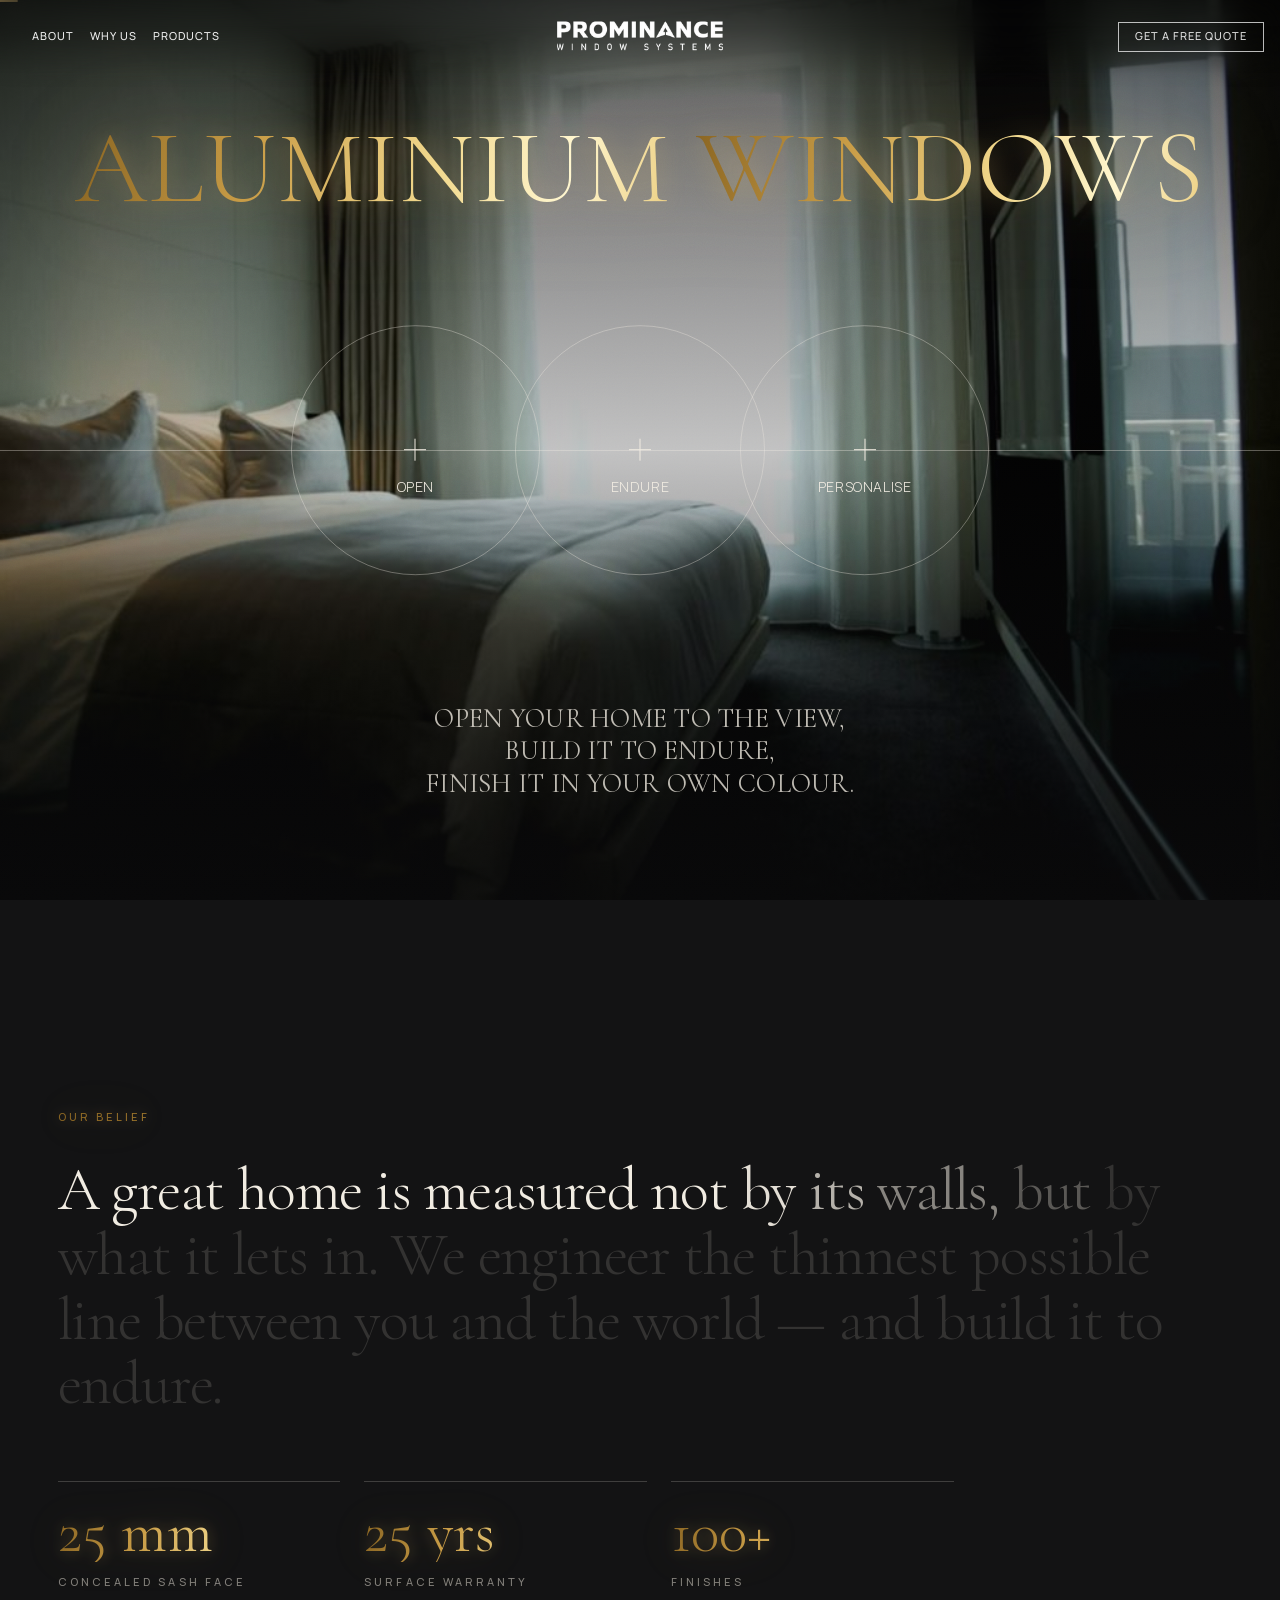
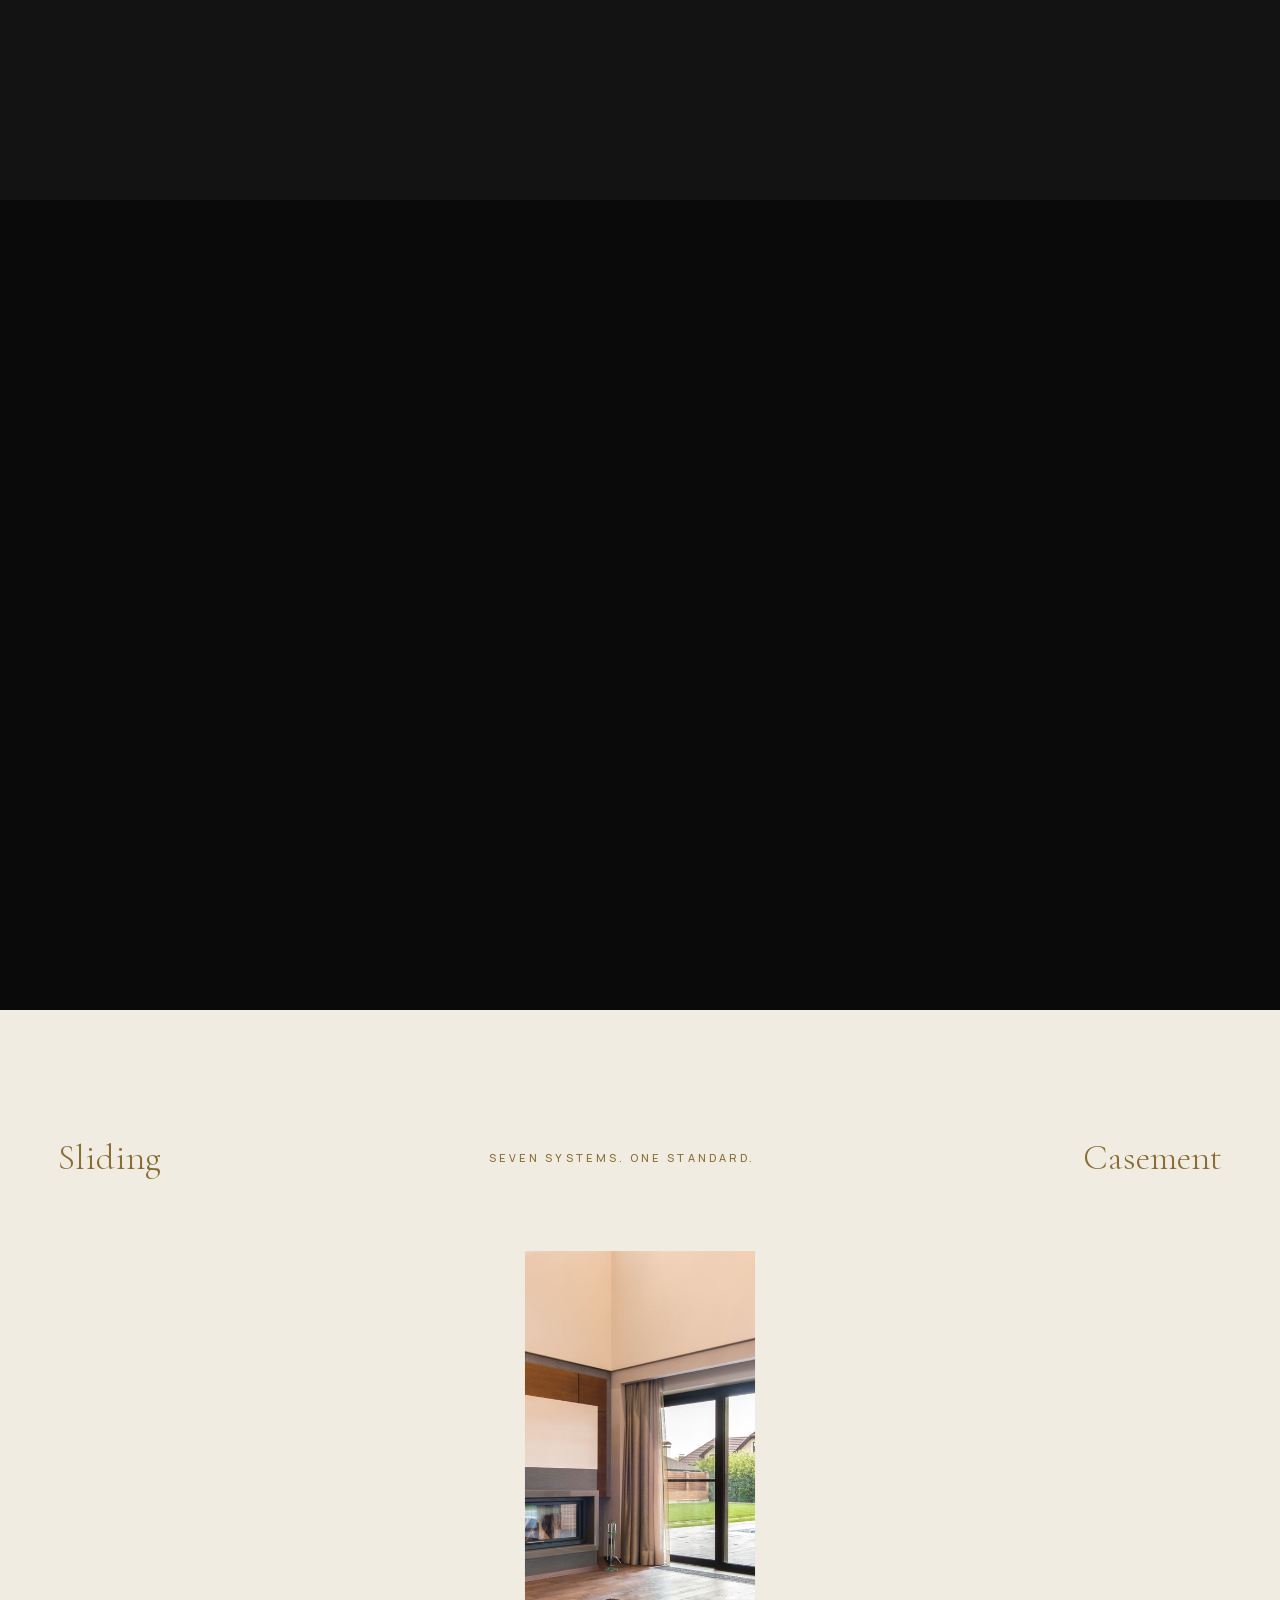
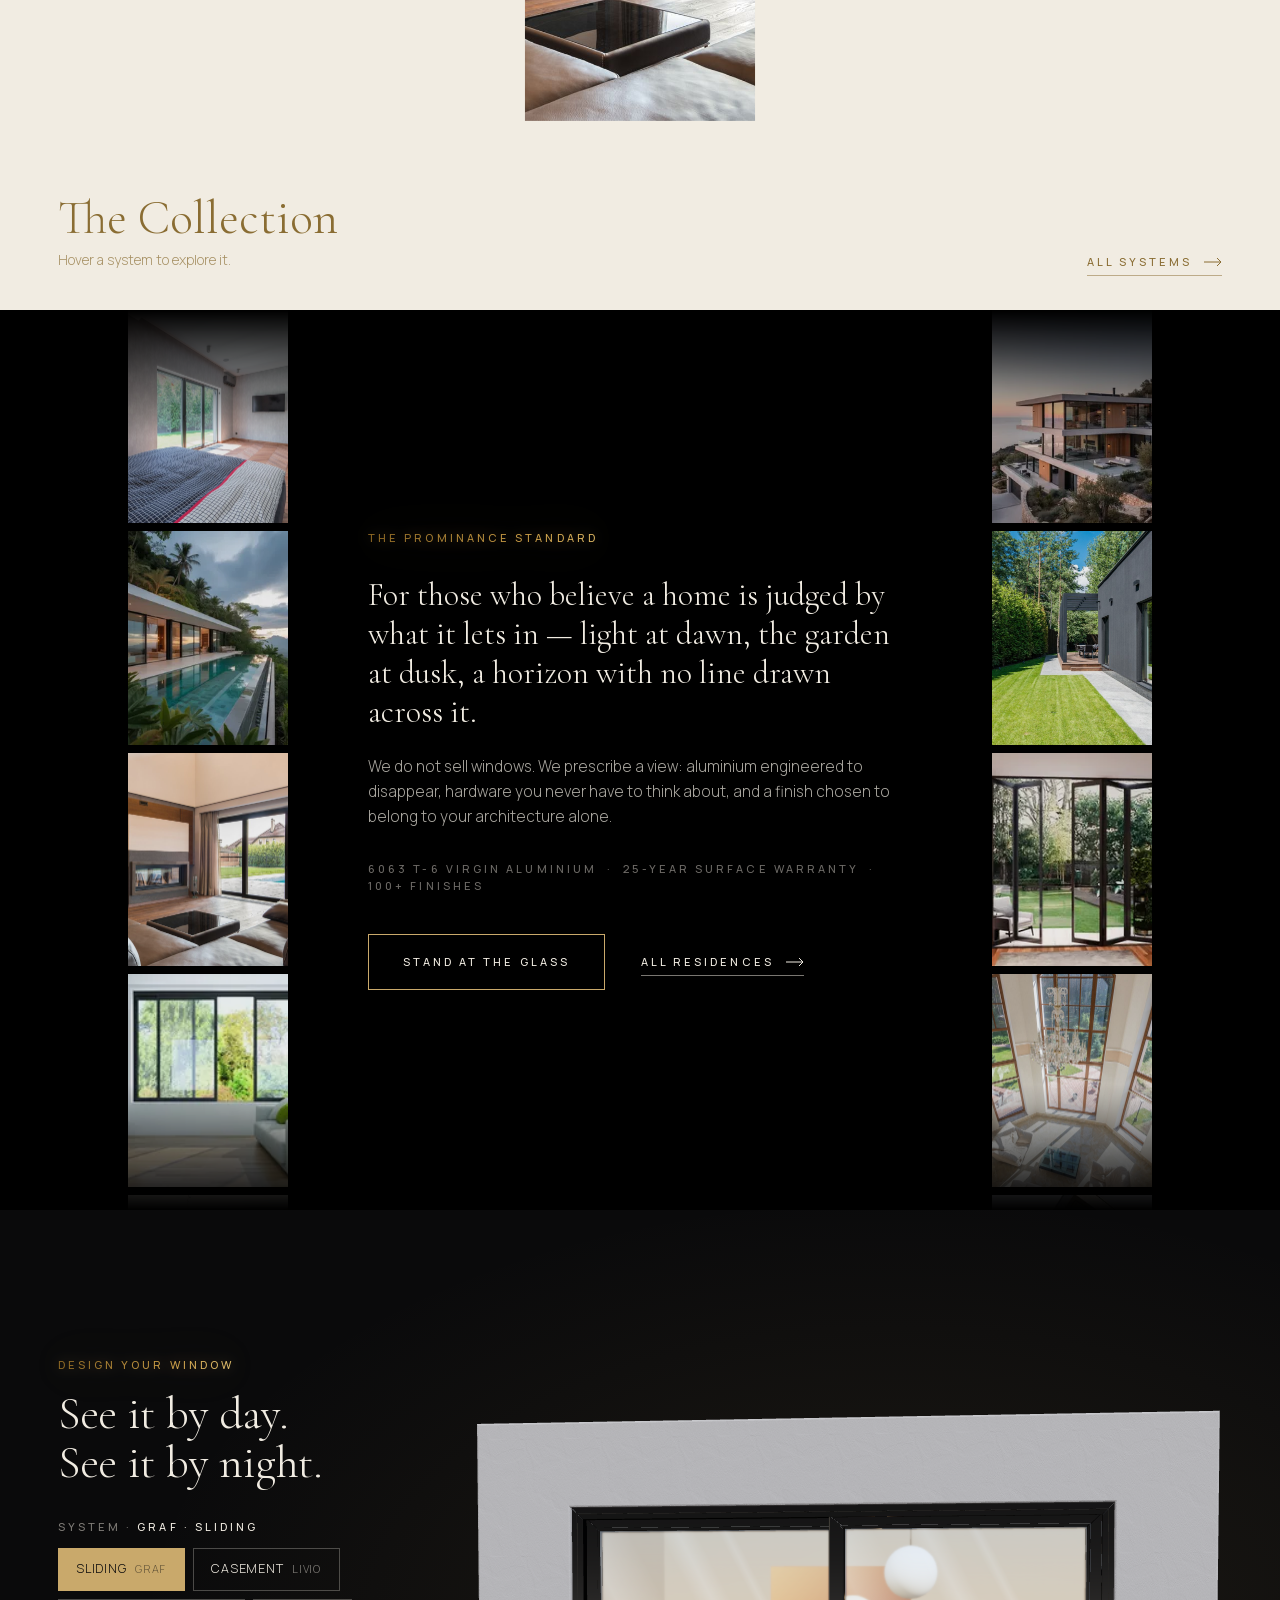
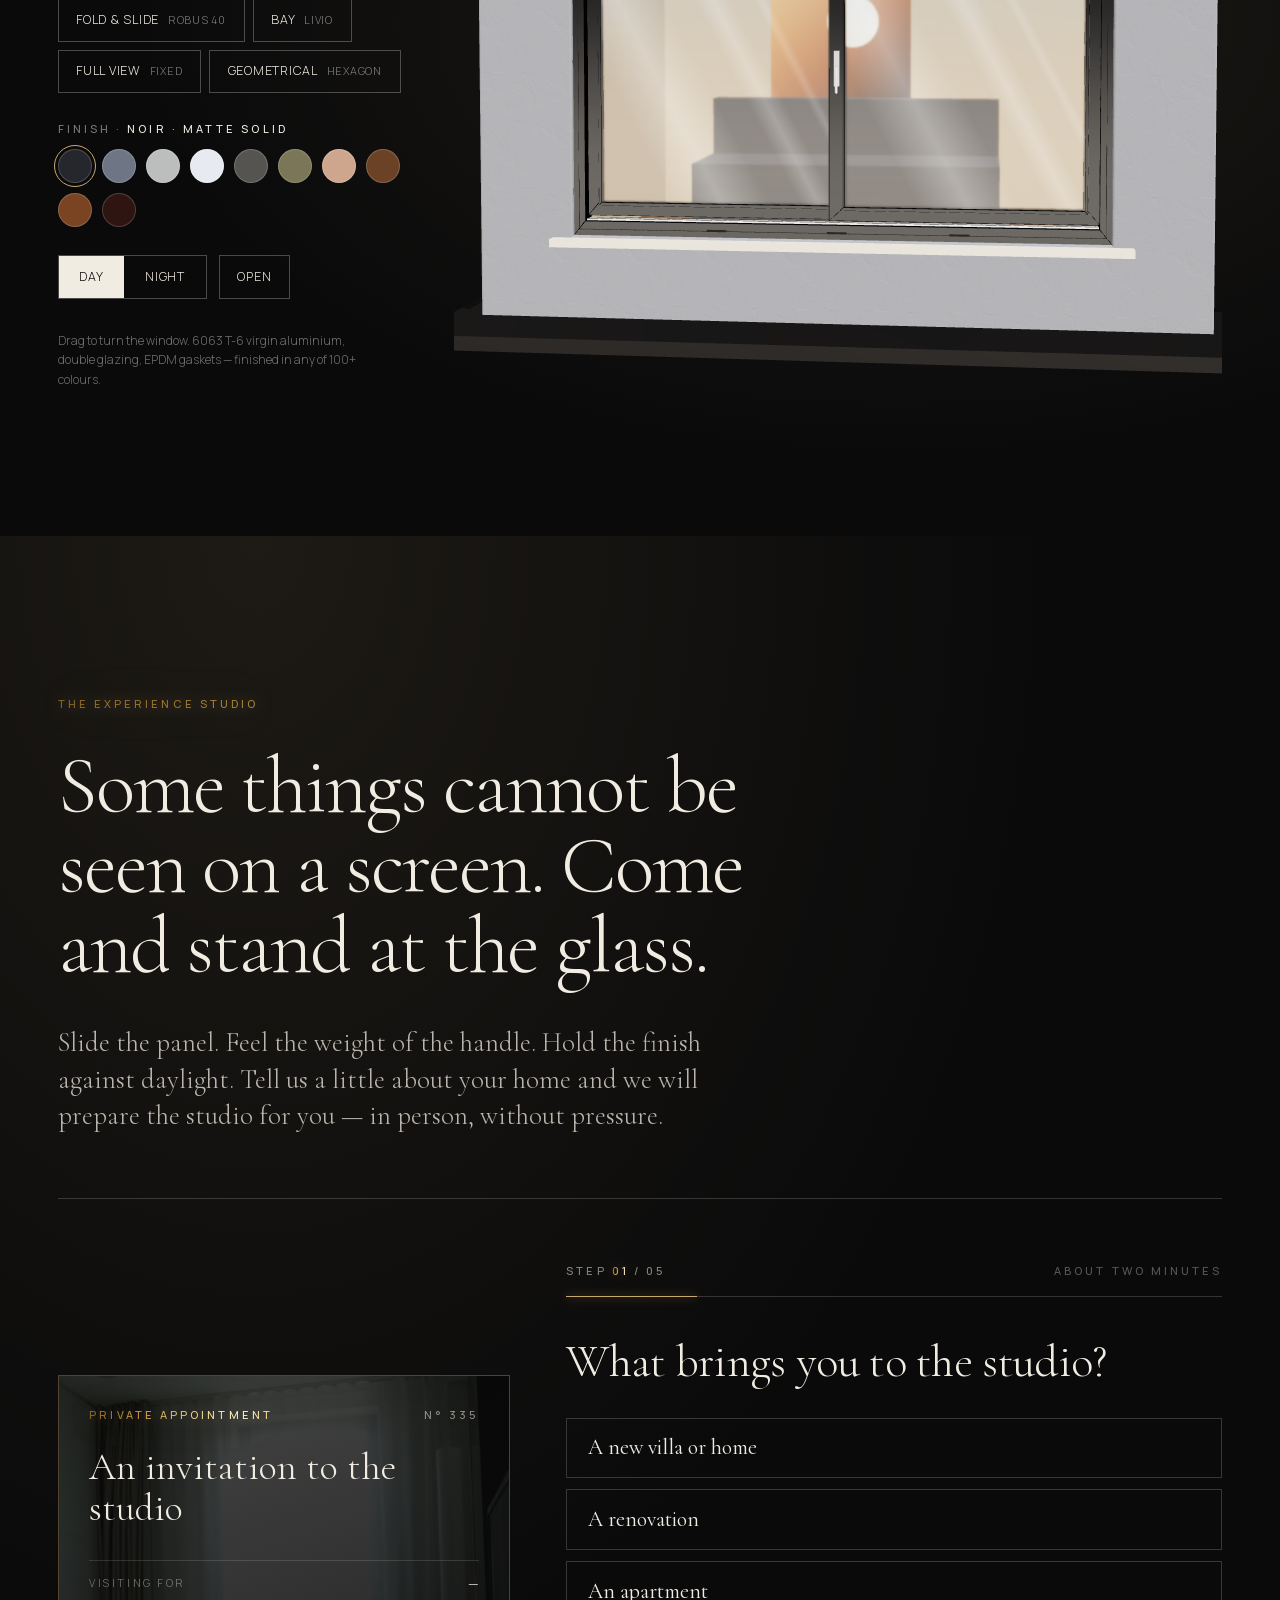
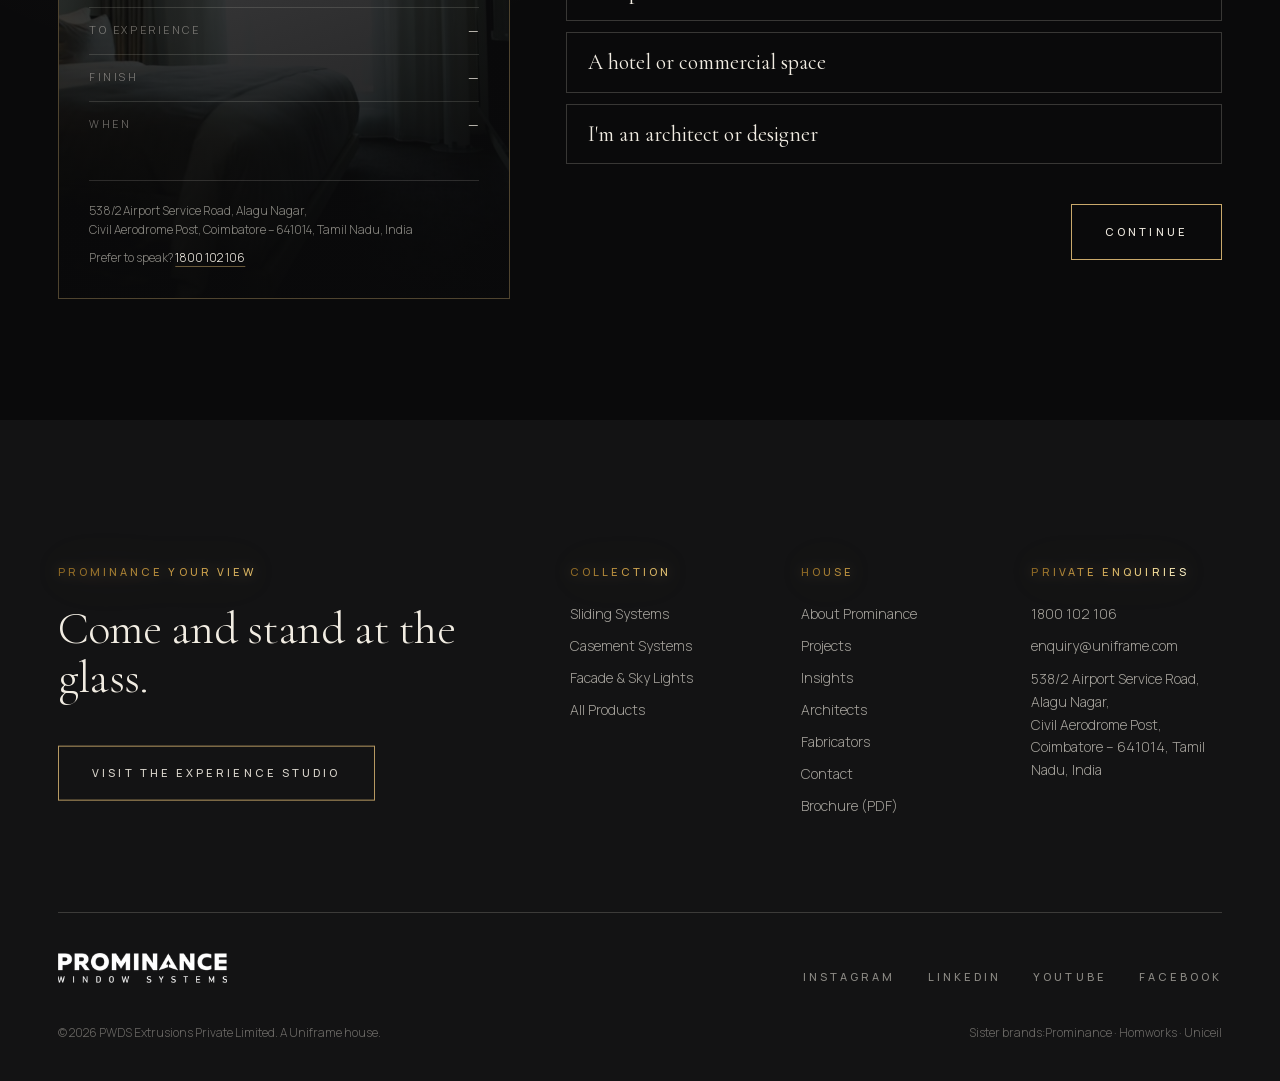
==== commit fd014266: "Real window photos in carousel, customer FAQs, faster Explore scroll, centred hero panels, video her" ====
--- a/aluminium-windows/index.html
+++ b/aluminium-windows/index.html
@@ -1,4 +1,4 @@
-<!DOCTYPE html><html lang="en"><head><script>
+<!DOCTYPE html><html lang="en"><head><meta name="robots" content="noindex, nofollow"><script>
       document.documentElement.classList.add("js");
     </script><meta charset="UTF-8"><meta name="viewport" content="width=device-width, initial-scale=1"><meta name="generator" content="Astro v7.3.3"><meta name="theme-color" content="#0a0a0b"><title>PROMINANCE — Prominance Your View</title><meta name="description" content="Aluminium window, door and facade systems for the most considered homes. Concealed frames, panoramic glass and a 25-year surface warranty — crafted in Coimbatore. Visit the Experience Studio."><link rel="canonical" href="https://uniframe.com/"><meta property="og:type" content="website"><meta property="og:title" content="PROMINANCE — Prominance Your View"><meta property="og:description" content="Aluminium window, door and facade systems for the most considered homes. Concealed frames, panoramic glass and a 25-year surface warranty — crafted in Coimbatore. Visit the Experience Studio."><meta property="og:url" content="https://uniframe.com/"><meta property="og:image" content="https://uniframe.com/media/hero-villa-poster.jpg"><meta property="og:site_name" content="PROMINANCE"><meta name="twitter:card" content="summary_large_image"><meta name="twitter:title" content="PROMINANCE — Prominance Your View"><meta name="twitter:description" content="Aluminium window, door and facade systems for the most considered homes. Concealed frames, panoramic glass and a 25-year surface warranty — crafted in Coimbatore. Visit the Experience Studio."><meta name="twitter:image" content="https://uniframe.com/media/hero-villa-poster.jpg"><link rel="icon" href="/aluminium-windows/favicon.svg" type="image/svg+xml"><style>@font-face{font-family:"Cormorant Garamond-70018f11a57ab3ca";src:url("/aluminium-windows/_astro/fonts/b247e2262a34a0c3.woff2") format("woff2");font-display:swap;unicode-range:U+0000-00FF,U+0131,U+0152-0153,U+02BB-02BC,U+02C6,U+02DA,U+02DC,U+0304,U+0308,U+0329,U+2000-206F,U+20AC,U+2122,U+2191,U+2193,U+2212,U+2215,U+FEFF,U+FFFD;font-weight:300;font-style:italic;}@font-face{font-family:"Cormorant Garamond-70018f11a57ab3ca";src:url("/aluminium-windows/_astro/fonts/b247e2262a34a0c3.woff2") format("woff2");font-display:swap;unicode-range:U+0000-00FF,U+0131,U+0152-0153,U+02BB-02BC,U+02C6,U+02DA,U+02DC,U+0304,U+0308,U+0329,U+2000-206F,U+20AC,U+2122,U+2191,U+2193,U+2212,U+2215,U+FEFF,U+FFFD;font-weight:400;font-style:italic;}@font-face{font-family:"Cormorant Garamond-70018f11a57ab3ca";src:url("/aluminium-windows/_astro/fonts/b247e2262a34a0c3.woff2") format("woff2");font-display:swap;unicode-range:U+0000-00FF,U+0131,U+0152-0153,U+02BB-02BC,U+02C6,U+02DA,U+02DC,U+0304,U+0308,U+0329,U+2000-206F,U+20AC,U+2122,U+2191,U+2193,U+2212,U+2215,U+FEFF,U+FFFD;font-weight:500;font-style:italic;}@font-face{font-family:"Cormorant Garamond-70018f11a57ab3ca";src:url("/aluminium-windows/_astro/fonts/00b5bb498060bc63.woff2") format("woff2");font-display:swap;unicode-range:U+0000-00FF,U+0131,U+0152-0153,U+02BB-02BC,U+02C6,U+02DA,U+02DC,U+0304,U+0308,U+0329,U+2000-206F,U+20AC,U+2122,U+2191,U+2193,U+2212,U+2215,U+FEFF,U+FFFD;font-weight:300;font-style:normal;}@font-face{font-family:"Cormorant Garamond-70018f11a57ab3ca";src:url("/aluminium-windows/_astro/fonts/00b5bb498060bc63.woff2") format("woff2");font-display:swap;unicode-range:U+0000-00FF,U+0131,U+0152-0153,U+02BB-02BC,U+02C6,U+02DA,U+02DC,U+0304,U+0308,U+0329,U+2000-206F,U+20AC,U+2122,U+2191,U+2193,U+2212,U+2215,U+FEFF,U+FFFD;font-weight:400;font-style:normal;}@font-face{font-family:"Cormorant Garamond-70018f11a57ab3ca";src:url("/aluminium-windows/_astro/fonts/00b5bb498060bc63.woff2") format("woff2");font-display:swap;unicode-range:U+0000-00FF,U+0131,U+0152-0153,U+02BB-02BC,U+02C6,U+02DA,U+02DC,U+0304,U+0308,U+0329,U+2000-206F,U+20AC,U+2122,U+2191,U+2193,U+2212,U+2215,U+FEFF,U+FFFD;font-weight:500;font-style:normal;}@font-face{font-family:"Cormorant Garamond-70018f11a57ab3ca fallback: Arial";src:local("Arial");font-display:swap;font-weight:300;font-style:italic;size-adjust:79.4077%;ascent-override:116.3616%;descent-override:36.1426%;line-gap-override:0%;}@font-face{font-family:"Cormorant Garamond-70018f11a57ab3ca fallback: Arial";src:local("Arial");font-display:swap;font-weight:400;font-style:italic;size-adjust:79.4077%;ascent-override:116.3616%;descent-override:36.1426%;line-gap-override:0%;}@font-face{font-family:"Cormorant Garamond-70018f11a57ab3ca fallback: Arial";src:local("Arial");font-display:swap;font-weight:500;font-style:italic;size-adjust:79.4077%;ascent-override:116.3616%;descent-override:36.1426%;line-gap-override:0%;}@font-face{font-family:"Cormorant Garamond-70018f11a57ab3ca fallback: Arial";src:local("Arial");font-display:swap;font-weight:300;font-style:normal;size-adjust:79.4077%;ascent-override:116.3616%;descent-override:36.1426%;line-gap-override:0%;}@font-face{font-family:"Cormorant Garamond-70018f11a57ab3ca fallback: Arial";src:local("Arial");font-display:swap;font-weight:400;font-style:normal;size-adjust:79.4077%;ascent-override:116.3616%;descent-override:36.1426%;line-gap-override:0%;}@font-face{font-family:"Cormorant Garamond-70018f11a57ab3ca fallback: Arial";src:local("Arial");font-display:swap;font-weight:500;font-style:normal;size-adjust:79.4077%;ascent-override:116.3616%;descent-override:36.1426%;line-gap-override:0%;}:root{--font-display-raw:"Cormorant Garamond-70018f11a57ab3ca","Cormorant Garamond-70018f11a57ab3ca fallback: Arial",sans-serif;}</style><link rel="preload" href="/aluminium-windows/_astro/fonts/b247e2262a34a0c3.woff2" as="font" type="font/woff2" crossorigin><link rel="preload" href="/aluminium-windows/_astro/fonts/00b5bb498060bc63.woff2" as="font" type="font/woff2" crossorigin><style>@font-face{font-family:Manrope-d0b077b1a458fb5e;src:url("/aluminium-windows/_astro/fonts/542094a31e9ddf9a.woff2") format("woff2");font-display:swap;unicode-range:U+0000-00FF,U+0131,U+0152-0153,U+02BB-02BC,U+02C6,U+02DA,U+02DC,U+0304,U+0308,U+0329,U+2000-206F,U+20AC,U+2122,U+2191,U+2193,U+2212,U+2215,U+FEFF,U+FFFD;font-weight:300;font-style:normal;}@font-face{font-family:Manrope-d0b077b1a458fb5e;src:url("/aluminium-windows/_astro/fonts/542094a31e9ddf9a.woff2") format("woff2");font-display:swap;unicode-range:U+0000-00FF,U+0131,U+0152-0153,U+02BB-02BC,U+02C6,U+02DA,U+02DC,U+0304,U+0308,U+0329,U+2000-206F,U+20AC,U+2122,U+2191,U+2193,U+2212,U+2215,U+FEFF,U+FFFD;font-weight:400;font-style:normal;}@font-face{font-family:Manrope-d0b077b1a458fb5e;src:url("/aluminium-windows/_astro/fonts/542094a31e9ddf9a.woff2") format("woff2");font-display:swap;unicode-range:U+0000-00FF,U+0131,U+0152-0153,U+02BB-02BC,U+02C6,U+02DA,U+02DC,U+0304,U+0308,U+0329,U+2000-206F,U+20AC,U+2122,U+2191,U+2193,U+2212,U+2215,U+FEFF,U+FFFD;font-weight:500;font-style:normal;}@font-face{font-family:Manrope-d0b077b1a458fb5e;src:url("/aluminium-windows/_astro/fonts/542094a31e9ddf9a.woff2") format("woff2");font-display:swap;unicode-range:U+0000-00FF,U+0131,U+0152-0153,U+02BB-02BC,U+02C6,U+02DA,U+02DC,U+0304,U+0308,U+0329,U+2000-206F,U+20AC,U+2122,U+2191,U+2193,U+2212,U+2215,U+FEFF,U+FFFD;font-weight:600;font-style:normal;}@font-face{font-family:Manrope-d0b077b1a458fb5e;src:url("/aluminium-windows/_astro/fonts/542094a31e9ddf9a.woff2") format("woff2");font-display:swap;unicode-range:U+0000-00FF,U+0131,U+0152-0153,U+02BB-02BC,U+02C6,U+02DA,U+02DC,U+0304,U+0308,U+0329,U+2000-206F,U+20AC,U+2122,U+2191,U+2193,U+2212,U+2215,U+FEFF,U+FFFD;font-weight:700;font-style:normal;}@font-face{font-family:"Manrope-d0b077b1a458fb5e fallback: Arial";src:local("Arial");font-display:swap;font-weight:300;font-style:normal;size-adjust:99.4839%;ascent-override:107.153%;descent-override:30.1556%;line-gap-override:0%;}@font-face{font-family:"Manrope-d0b077b1a458fb5e fallback: Arial";src:local("Arial");font-display:swap;font-weight:400;font-style:normal;size-adjust:99.4839%;ascent-override:107.153%;descent-override:30.1556%;line-gap-override:0%;}@font-face{font-family:"Manrope-d0b077b1a458fb5e fallback: Arial";src:local("Arial");font-display:swap;font-weight:500;font-style:normal;size-adjust:99.4839%;ascent-override:107.153%;descent-override:30.1556%;line-gap-override:0%;}@font-face{font-family:"Manrope-d0b077b1a458fb5e fallback: Arial";src:local("Arial");font-display:swap;font-weight:600;font-style:normal;size-adjust:99.4839%;ascent-override:107.153%;descent-override:30.1556%;line-gap-override:0%;}@font-face{font-family:"Manrope-d0b077b1a458fb5e fallback: Arial Bold";src:local("Arial Bold");font-display:swap;font-weight:700;font-style:normal;size-adjust:92.3996%;ascent-override:115.3685%;descent-override:32.4677%;line-gap-override:0%;}:root{--font-sans-raw:Manrope-d0b077b1a458fb5e,"Manrope-d0b077b1a458fb5e fallback: Arial","Manrope-d0b077b1a458fb5e fallback: Arial Bold",sans-serif;}</style><link rel="preload" href="/aluminium-windows/_astro/fonts/542094a31e9ddf9a.woff2" as="font" type="font/woff2" crossorigin><link rel="stylesheet" href="/aluminium-windows/_astro/StudioInvite.BjvZAHHg.css"><link rel="stylesheet" href="/aluminium-windows/_astro/BaseLayout.BjZHMiXQ.css"><link rel="stylesheet" href="/aluminium-windows/_astro/index.CQAu_uRH.css"><link rel="stylesheet" href="../css/pnav.css"><link rel="stylesheet" href="../css/navmenu.css"><link rel="preconnect" href="https://fonts.googleapis.com"><link href="https://fonts.googleapis.com/css2?family=Manrope:wght@500&display=swap" rel="stylesheet"></head><body><header class="pnav" id="pnav"><nav class="pnav__links" aria-label="Prominance"><a href="../about.html">About</a><a href="../index.html#why">Why us</a><a href="../products.html">Products</a></nav><a class="pnav__logo" href="../index.html" aria-label="Prominance Window Systems — home"><img src="../assets/hero/logo.png" alt="Prominance Window Systems" width="166" height="31"></a><div class="pnav__cta"><a class="pnav__btn" href="../index.html#contact">Get a Free Quote</a></div></header><div class="uf-preloader" data-preloader aria-hidden="true"><div class="flex w-[min(80vw,420px)] flex-col items-center gap-10"><div data-preloader-logo><img src="/aluminium-windows/_astro/prominance-logo.Dpaue_4b_Z1Pszwy.webp" srcset="/aluminium-windows/_astro/prominance-logo.Dpaue_4b_1IzgF.webp 260w, /aluminium-windows/_astro/prominance-logo.Dpaue_4b_Z14g1f2.webp 520w" alt sizes="260px" loading="lazy" decoding="async" width="1060" height="198" class="h-9 w-auto brightness-0 invert"></div><div class="w-full"><div class="h-px w-full origin-left bg-champagne" data-preloader-line></div><div class="mt-4 flex justify-between label-eyebrow text-ivory/50"><span>Prominance Your View</span><span data-preloader-count>000</span></div></div></div></div><header data-header class="uf-header fixed inset-x-0 top-0 z-[150]" data-astro-cid-nen7h5rs><div class="uf-header-bar container-frame flex items-center justify-between py-5 md:py-7" data-astro-cid-nen7h5rs><a href="/aluminium-windows/" aria-label="Prominance — home" class="relative z-[2]" data-astro-cid-nen7h5rs><img src="/aluminium-windows/_astro/prominance-logo.Dpaue_4b_Z1Pszwy.webp" srcset="/aluminium-windows/_astro/prominance-logo.Dpaue_4b_1IzgF.webp 260w, /aluminium-windows/_astro/prominance-logo.Dpaue_4b_Z14g1f2.webp 520w" alt="PROMINANCE" sizes="180px" data-astro-cid-nen7h5rs="true" loading="lazy" decoding="async" width="1060" height="198" class="h-6 w-auto brightness-0 invert md:h-7"></a><div class="relative z-[2] flex items-center gap-6 md:gap-10" data-astro-cid-nen7h5rs><a href="/aluminium-windows/contact-us/" class="label-eyebrow hidden text-ivory/80 transition-colors hover:text-champagne md:inline" data-astro-cid-nen7h5rs>Visit the Studio</a><button type="button" data-menu-toggle aria-expanded="false" aria-controls="uf-menu" class="group flex items-center gap-4" data-astro-cid-nen7h5rs><span class="label-eyebrow" data-menu-label data-astro-cid-nen7h5rs>Menu</span><span class="relative block h-[10px] w-9" data-astro-cid-nen7h5rs><span class="absolute left-0 top-0 block h-px w-full bg-ivory transition-transform duration-500 group-aria-expanded:translate-y-[4.5px] group-aria-expanded:rotate-[20deg]" data-astro-cid-nen7h5rs></span><span class="absolute bottom-0 left-0 block h-px w-2/3 bg-ivory transition-all duration-500 group-aria-expanded:bottom-[4.5px] group-aria-expanded:w-full group-aria-expanded:-rotate-[20deg]" data-astro-cid-nen7h5rs></span></span></button></div></div><nav id="uf-menu" class="uf-menu" aria-label="Primary" hidden data-astro-cid-nen7h5rs><div class="container-frame grid h-full grid-cols-1 gap-10 pb-10 pt-28 md:grid-cols-12 md:pt-36" data-astro-cid-nen7h5rs><ul class="flex flex-col justify-center gap-1 md:col-span-7" data-astro-cid-nen7h5rs><li class="overflow-hidden" data-astro-cid-nen7h5rs><a href="/aluminium-windows/products/" data-menu-link class="group flex items-baseline gap-5 py-1" data-astro-cid-nen7h5rs><span class="label-eyebrow w-7 text-champagne/80" data-astro-cid-nen7h5rs>01</span><span class="font-display text-[clamp(2.25rem,6.2vw,5.5rem)] font-light leading-[1.02] transition-all duration-500 group-hover:translate-x-3 group-hover:italic group-hover:text-champagne-soft" data-astro-cid-nen7h5rs>The Collection</span></a></li><li class="overflow-hidden" data-astro-cid-nen7h5rs><a href="/aluminium-windows/projects/" data-menu-link class="group flex items-baseline gap-5 py-1" data-astro-cid-nen7h5rs><span class="label-eyebrow w-7 text-champagne/80" data-astro-cid-nen7h5rs>02</span><span class="font-display text-[clamp(2.25rem,6.2vw,5.5rem)] font-light leading-[1.02] transition-all duration-500 group-hover:translate-x-3 group-hover:italic group-hover:text-champagne-soft" data-astro-cid-nen7h5rs>Residences</span></a></li><li class="overflow-hidden" data-astro-cid-nen7h5rs><a href="/aluminium-windows/facade-sky-lights/" data-menu-link class="group flex items-baseline gap-5 py-1" data-astro-cid-nen7h5rs><span class="label-eyebrow w-7 text-champagne/80" data-astro-cid-nen7h5rs>03</span><span class="font-display text-[clamp(2.25rem,6.2vw,5.5rem)] font-light leading-[1.02] transition-all duration-500 group-hover:translate-x-3 group-hover:italic group-hover:text-champagne-soft" data-astro-cid-nen7h5rs>Facade &amp; Beyond</span></a></li><li class="overflow-hidden" data-astro-cid-nen7h5rs><a href="/aluminium-windows/about-us/" data-menu-link class="group flex items-baseline gap-5 py-1" data-astro-cid-nen7h5rs><span class="label-eyebrow w-7 text-champagne/80" data-astro-cid-nen7h5rs>04</span><span class="font-display text-[clamp(2.25rem,6.2vw,5.5rem)] font-light leading-[1.02] transition-all duration-500 group-hover:translate-x-3 group-hover:italic group-hover:text-champagne-soft" data-astro-cid-nen7h5rs>Our House</span></a></li><li class="overflow-hidden" data-astro-cid-nen7h5rs><a href="/aluminium-windows/insights/" data-menu-link class="group flex items-baseline gap-5 py-1" data-astro-cid-nen7h5rs><span class="label-eyebrow w-7 text-champagne/80" data-astro-cid-nen7h5rs>05</span><span class="font-display text-[clamp(2.25rem,6.2vw,5.5rem)] font-light leading-[1.02] transition-all duration-500 group-hover:translate-x-3 group-hover:italic group-hover:text-champagne-soft" data-astro-cid-nen7h5rs>Journal</span></a></li><li class="overflow-hidden" data-astro-cid-nen7h5rs><a href="/aluminium-windows/contact-us/" data-menu-link class="group flex items-baseline gap-5 py-1" data-astro-cid-nen7h5rs><span class="label-eyebrow w-7 text-champagne/80" data-astro-cid-nen7h5rs>06</span><span class="font-display text-[clamp(2.25rem,6.2vw,5.5rem)] font-light leading-[1.02] transition-all duration-500 group-hover:translate-x-3 group-hover:italic group-hover:text-champagne-soft" data-astro-cid-nen7h5rs>Visit the Studio</span></a></li></ul><div class="hidden flex-col justify-between md:col-span-5 md:flex" data-menu-extra data-astro-cid-nen7h5rs><div class="grid grid-cols-2 gap-8" data-astro-cid-nen7h5rs><div data-astro-cid-nen7h5rs><p class="label-eyebrow text-champagne" data-astro-cid-nen7h5rs>Sliding</p><ul class="mt-5 space-y-3" data-astro-cid-nen7h5rs><li data-astro-cid-nen7h5rs><a href="/aluminium-windows/graf-26/" class="text-sm text-ivory/70 transition-colors hover:text-ivory" data-astro-cid-nen7h5rs>GRAF 26</a></li><li data-astro-cid-nen7h5rs><a href="/aluminium-windows/graf-32/" class="text-sm text-ivory/70 transition-colors hover:text-ivory" data-astro-cid-nen7h5rs>GRAF 32</a></li><li data-astro-cid-nen7h5rs><a href="/aluminium-windows/graf-45/" class="text-sm text-ivory/70 transition-colors hover:text-ivory" data-astro-cid-nen7h5rs>GRAF 45</a></li><li data-astro-cid-nen7h5rs><a href="/aluminium-windows/graf-73/" class="text-sm text-ivory/70 transition-colors hover:text-ivory" data-astro-cid-nen7h5rs>GRAF 73</a></li></ul></div><div data-astro-cid-nen7h5rs><p class="label-eyebrow text-champagne" data-astro-cid-nen7h5rs>Casement</p><ul class="mt-5 space-y-3" data-astro-cid-nen7h5rs><li data-astro-cid-nen7h5rs><a href="/aluminium-windows/livio/" class="text-sm text-ivory/70 transition-colors hover:text-ivory" data-astro-cid-nen7h5rs>LIVIO</a></li><li data-astro-cid-nen7h5rs><a href="/aluminium-windows/robus-30/" class="text-sm text-ivory/70 transition-colors hover:text-ivory" data-astro-cid-nen7h5rs>ROBUS 30</a></li><li data-astro-cid-nen7h5rs><a href="/aluminium-windows/robus-40/" class="text-sm text-ivory/70 transition-colors hover:text-ivory" data-astro-cid-nen7h5rs>ROBUS 40</a></li></ul></div></div><div class="text-sm leading-relaxed text-ivory/60" data-astro-cid-nen7h5rs><p class="label-eyebrow text-champagne" data-astro-cid-nen7h5rs>Private enquiries</p><a href="tel:1800102106" class="mt-3 block font-display text-3xl text-ivory" data-astro-cid-nen7h5rs>1800 102 106</a><a href="mailto:enquiry@uniframe.com" class="mt-1 block hover:text-ivory" data-astro-cid-nen7h5rs>enquiry@uniframe.com</a></div></div></div></nav></header><script type="module">var e=document.querySelector(`[data-header]`),t=document.querySelector(`[data-menu-toggle]`),n=document.getElementById(`uf-menu`),r=document.querySelector(`[data-menu-label]`);function i(i){e&&t&&n&&(i&&(n.hidden=!1),requestAnimationFrame(()=>{e.classList.toggle(`is-open`,i),t.setAttribute(`aria-expanded`,String(i)),r&&(r.textContent=i?`Close`:`Menu`);let n=window.__lenis;i?n?.stop():n?.start(),document.documentElement.style.overflow=i?`hidden`:``}),i||window.setTimeout(()=>{e.classList.contains(`is-open`)||(n.hidden=!0)},950))}t?.addEventListener(`click`,()=>i(t.getAttribute(`aria-expanded`)!==`true`)),n?.addEventListener(`click`,e=>{e.target.closest(`a`)&&i(!1)}),document.addEventListener(`keydown`,e=>{e.key===`Escape`&&i(!1)});</script><main><section class="relative min-h-[100svh] overflow-hidden bg-ink" data-pick-root><div class="absolute inset-0 overflow-hidden"><div class="uf-layer is-on" data-pick-layer="0"><video class="h-full w-full object-cover" data-pick-video src="/aluminium-windows/media/stock/hero-default.mp4" poster="/aluminium-windows/media/stock/hero-default.jpg" autoplay muted loop playsinline preload="auto" aria-hidden="true"></video></div><div class="uf-layer" data-pick-layer="1"><video class="h-full w-full object-cover" data-pick-video data-src="/aluminium-windows/media/stock/pillar-open.mp4" poster="/aluminium-windows/media/stock/pillar-open.jpg" muted loop playsinline preload="none" aria-hidden="true"></video></div><div class="uf-layer" data-pick-layer="2"><video class="h-full w-full object-cover" data-pick-video data-src="/aluminium-windows/media/stock/pillar-endure.mp4" poster="/aluminium-windows/media/stock/pillar-endure.jpg" muted loop playsinline preload="none" aria-hidden="true"></video></div><div class="uf-layer" data-pick-layer="3"><video class="h-full w-full object-cover" data-pick-video data-src="/aluminium-windows/media/stock/pillar-personalise.mp4" poster="/aluminium-windows/media/stock/pillar-personalise.jpg" muted loop playsinline preload="none" aria-hidden="true"></video></div><div class="absolute inset-0 bg-gradient-to-b from-ink/70 via-ink/25 to-ink/80"></div><div class="uf-grain absolute inset-0"></div></div><h1 class="uf-wordmark pointer-events-none absolute inset-x-0 top-[13svh] text-center" data-split data-split-delay="0.2" aria-label="Aluminium Windows">ALUMINIUM WINDOWS</h1><div class="pointer-events-none absolute inset-x-0 top-1/2 h-px bg-ivory/35"></div><div class="absolute inset-x-0 top-1/2 z-[2] flex -translate-y-1/2 justify-center" data-pick-circles><a href="/aluminium-windows/sliding/" class="uf-circle" data-pick="1"><span class="uf-plus" aria-hidden="true"></span><span class="uf-circle-label">Open</span></a><a href="/aluminium-windows/about-us/" class="uf-circle" data-pick="2"><span class="uf-plus" aria-hidden="true"></span><span class="uf-circle-label">Endure</span></a><a href="/aluminium-windows/products/#finishes" class="uf-circle" data-pick="3"><span class="uf-plus" aria-hidden="true"></span><span class="uf-circle-label">Personalise</span></a></div><p class="uf-lines absolute inset-x-0 bottom-[11svh] z-[2] mx-auto max-w-3xl px-6 text-center"><span class="uf-line" data-line="1">Open your home to the view,</span><span class="uf-line" data-line="2">Build it to endure,</span><span class="uf-line" data-line="3">Finish it in your own colour.</span></p></section><div class="uf-stack" data-stack><!-- ============ 2. MANIFESTO ============ --><section class="uf-panel relative flex min-h-[100svh] items-center bg-ink-soft py-28" data-panel style="z-index:2"><div class="container-frame w-full"><p class="label-eyebrow text-champagne" data-reveal="fade">Our belief</p><p class="uf-manifesto mt-8 max-w-6xl" data-scrub-text>A great home is measured not by its walls, but by what it lets in. We engineer the thinnest possible line between you and the world — and build it to endure.</p><div class="mt-16 grid max-w-4xl grid-cols-3 gap-6" data-reveal-group><div class="border-t border-ivory/20 pt-5" data-reveal="up"><p class="font-display text-4xl font-light text-champagne-soft md:text-6xl">25 mm</p><p class="label-eyebrow mt-3 text-ivory/50">Concealed sash face</p></div><div class="border-t border-ivory/20 pt-5" data-reveal="up"><p class="font-display text-4xl font-light text-champagne-soft md:text-6xl">25 yrs</p><p class="label-eyebrow mt-3 text-ivory/50">Surface warranty</p></div><div class="border-t border-ivory/20 pt-5" data-reveal="up"><p class="font-display text-4xl font-light text-champagne-soft md:text-6xl">100+</p><p class="label-eyebrow mt-3 text-ivory/50">Finishes</p></div></div></div></section><div class="uf-dwell" aria-hidden="true"></div><!-- ============ 3. THE COLLECTION — fanned strip ============ --><section class="uf-gallery relative flex min-h-[100svh] flex-col bg-ivory text-ink" data-gallery style="z-index:3"><div class="absolute inset-0"><div class="uf-layer" data-gal-bg="0"><img src="/aluminium-windows/media/stock/gal-0.jpg" alt="" class="h-full w-full object-cover" loading="lazy" decoding="async"></div><div class="uf-layer" data-gal-bg="1"><img src="/aluminium-windows/media/stock/gal-1.jpg" alt="" class="h-full w-full object-cover" loading="lazy" decoding="async"></div><div class="uf-layer" data-gal-bg="2"><img src="/aluminium-windows/media/stock/gal-2.jpg" alt="" class="h-full w-full object-cover" loading="lazy" decoding="async"></div><div class="uf-layer" data-gal-bg="3"><img src="/aluminium-windows/media/stock/gal-3.jpg" alt="" class="h-full w-full object-cover" loading="lazy" decoding="async"></div><div class="uf-layer" data-gal-bg="4"><img src="/aluminium-windows/media/stock/gal-4.jpg" alt="" class="h-full w-full object-cover" loading="lazy" decoding="async"></div><div class="uf-layer" data-gal-bg="5"><img src="/aluminium-windows/media/stock/gal-5.jpg" alt="" class="h-full w-full object-cover" loading="lazy" decoding="async"></div><div class="uf-layer" data-gal-bg="6"><img src="/aluminium-windows/media/stock/gal-6.jpg" alt="" class="h-full w-full object-cover" loading="lazy" decoding="async"></div><div class="uf-gal-scrim absolute inset-0 bg-ink/45"></div></div><div class="uf-gal-fg relative z-[2] container-frame flex items-start justify-between pt-28 md:pt-32"><span class="font-display text-3xl font-light md:text-4xl">Sliding</span><span class="label-eyebrow mt-3 hidden text-center md:block">Seven systems. One standard.</span><span class="font-display text-3xl font-light md:text-4xl">Casement</span></div><div class="relative z-[2] flex flex-1 items-center justify-center py-8"><ul class="uf-strip flex items-center justify-center gap-[0.7vw]" data-gal-strip><li class="uf-card h-[26vh] w-[10vw]" data-gal-card="0"><a href="/aluminium-windows/graf-26/" class="group relative block h-full w-full overflow-hidden" aria-label="GRAF 26 — Minimal design meeting modern functionality."><img src="/aluminium-windows/media/stock/gal-0.jpg" alt="Graf 26 Sliding Door &amp; Windows — luxury aluminium windows" class="h-full w-full object-cover transition-transform duration-[1400ms] ease-[var(--ease-lux)] group-hover:scale-[1.08]" loading="lazy" decoding="async"></a></li><li class="uf-card h-[34vh] w-[10vw]" data-gal-card="1"><a href="/aluminium-windows/graf-32/" class="group relative block h-full w-full overflow-hidden" aria-label="GRAF 32 — The art of strength and grace."><img src="/aluminium-windows/media/stock/gal-1.jpg" alt="Graf 32 Sliding Doors and Windows — luxury aluminium windows" class="h-full w-full object-cover transition-transform duration-[1400ms] ease-[var(--ease-lux)] group-hover:scale-[1.08]" loading="lazy" decoding="async"></a></li><li class="uf-card h-[44vh] w-[10vw]" data-gal-card="2"><a href="/aluminium-windows/graf-45/" class="group relative block h-full w-full overflow-hidden" aria-label="GRAF 45 — The pinnacle of architectural ambition."><img src="/aluminium-windows/media/stock/gal-2.jpg" alt="Graf 45 Sliding Door &amp; Windows — luxury aluminium windows" class="h-full w-full object-cover transition-transform duration-[1400ms] ease-[var(--ease-lux)] group-hover:scale-[1.08]" loading="lazy" decoding="async"></a></li><li class="uf-card h-[58vh] w-[20vw]" data-gal-card="3"><a href="/aluminium-windows/graf-73/" class="group relative block h-full w-full overflow-hidden" aria-label="GRAF 73 — All-around concealed, built for the panoramic view."><img src="/aluminium-windows/media/stock/gal-3.jpg" alt="Graf 73 Panoramic Sliding Series — luxury aluminium windows" class="h-full w-full object-cover transition-transform duration-[1400ms] ease-[var(--ease-lux)] group-hover:scale-[1.08]" loading="lazy" decoding="async"></a></li><li class="uf-card h-[44vh] w-[10vw]" data-gal-card="4"><a href="/aluminium-windows/livio/" class="group relative block h-full w-full overflow-hidden" aria-label="LIVIO — Only the frame face is visible externally."><img src="/aluminium-windows/media/stock/gal-4.jpg" alt="Livio Aluminium Casement Door &amp; Windows — luxury aluminium windows" class="h-full w-full object-cover transition-transform duration-[1400ms] ease-[var(--ease-lux)] group-hover:scale-[1.08]" loading="lazy" decoding="async"></a></li><li class="uf-card h-[34vh] w-[10vw]" data-gal-card="5"><a href="/aluminium-windows/robus-30/" class="group relative block h-full w-full overflow-hidden" aria-label="ROBUS 30 — A perfect union of minimalist design and robust performance."><img src="/aluminium-windows/media/stock/gal-5.jpg" alt="Robus 30 Aluminium Casement Windows — luxury aluminium windows" class="h-full w-full object-cover transition-transform duration-[1400ms] ease-[var(--ease-lux)] group-hover:scale-[1.08]" loading="lazy" decoding="async"></a></li><li class="uf-card h-[26vh] w-[10vw]" data-gal-card="6"><a href="/aluminium-windows/robus-40/" class="group relative block h-full w-full overflow-hidden" aria-label="ROBUS 40 — A solid design for windows and doors up to 2.4 metres."><img src="/aluminium-windows/media/stock/gal-6.jpg" alt="Robus 40 Aluminium Casement Windows &amp; Doors — luxury aluminium windows" class="h-full w-full object-cover transition-transform duration-[1400ms] ease-[var(--ease-lux)] group-hover:scale-[1.08]" loading="lazy" decoding="async"></a></li></ul></div><div class="uf-gal-fg relative z-[2] container-frame flex items-end justify-between pb-10"><div class="min-h-[4.5rem]" data-gal-caption aria-live="polite"><p class="font-display text-3xl font-light md:text-5xl" data-gal-name>The Collection</p><p class="mt-2 text-sm opacity-70" data-gal-line>Hover a system to explore it.</p></div><a href="/aluminium-windows/products/" class="link-underline label-eyebrow">All systems<svg width="18" height="10" viewBox="0 0 18 10" fill="none" aria-hidden="true"><path d="M0 5H17M17 5L13 1M17 5L13 9" stroke="currentColor" stroke-width="1"></path></svg></a></div></section></div><section class="relative h-[100svh] min-h-[680px] overflow-hidden bg-black" data-drift-root><div class="uf-drift uf-drift-l" aria-hidden="true"><div class="uf-drift-col uf-up"><figure class="uf-frame"><img src="/aluminium-windows/media/stock/gal-0.jpg" alt="" loading="lazy" decoding="async"></figure><figure class="uf-frame"><img src="/aluminium-windows/_astro/villa.BXehagGX_Z1nEh6H.webp" srcset="/aluminium-windows/_astro/villa.BXehagGX_Z1zUpTG.webp 300w, /aluminium-windows/_astro/villa.BXehagGX_iC78f.webp 500w" alt sizes="16vw" loading="lazy" decoding="async" width="1024" height="1024"></figure><figure class="uf-frame"><img src="/aluminium-windows/media/stock/gal-3.jpg" alt="" loading="lazy" decoding="async"></figure><figure class="uf-frame"><img src="/aluminium-windows/_astro/lifestyle-sofa-glasswall.DJ4UeHkC_1wry9K.webp" srcset="/aluminium-windows/_astro/lifestyle-sofa-glasswall.DJ4UeHkC_Z1hhwgM.webp 300w, /aluminium-windows/_astro/lifestyle-sofa-glasswall.DJ4UeHkC_4usNB.webp 500w" alt sizes="16vw" loading="lazy" decoding="async" width="1224" height="688"></figure><figure class="uf-frame"><img src="/aluminium-windows/media/stock/gal-5.jpg" alt="" loading="lazy" decoding="async"></figure><figure class="uf-frame"><img src="/aluminium-windows/_astro/full-view.CS2VNk8C_ZUK8c6.webp" srcset="/aluminium-windows/_astro/full-view.CS2VNk8C_Z1ENgUI.webp 300w, /aluminium-windows/_astro/full-view.CS2VNk8C_Zu2waR.webp 500w" alt sizes="16vw" loading="lazy" decoding="async" width="1024" height="1536"></figure><figure class="uf-frame"><img src="/aluminium-windows/media/stock/gal-0.jpg" alt="" loading="lazy" decoding="async"></figure><figure class="uf-frame"><img src="/aluminium-windows/_astro/villa.BXehagGX_Z1nEh6H.webp" srcset="/aluminium-windows/_astro/villa.BXehagGX_Z1zUpTG.webp 300w, /aluminium-windows/_astro/villa.BXehagGX_iC78f.webp 500w" alt sizes="16vw" loading="lazy" decoding="async" width="1024" height="1024"></figure><figure class="uf-frame"><img src="/aluminium-windows/media/stock/gal-3.jpg" alt="" loading="lazy" decoding="async"></figure><figure class="uf-frame"><img src="/aluminium-windows/_astro/lifestyle-sofa-glasswall.DJ4UeHkC_1wry9K.webp" srcset="/aluminium-windows/_astro/lifestyle-sofa-glasswall.DJ4UeHkC_Z1hhwgM.webp 300w, /aluminium-windows/_astro/lifestyle-sofa-glasswall.DJ4UeHkC_4usNB.webp 500w" alt sizes="16vw" loading="lazy" decoding="async" width="1224" height="688"></figure><figure class="uf-frame"><img src="/aluminium-windows/media/stock/gal-5.jpg" alt="" loading="lazy" decoding="async"></figure><figure class="uf-frame"><img src="/aluminium-windows/_astro/full-view.CS2VNk8C_ZUK8c6.webp" srcset="/aluminium-windows/_astro/full-view.CS2VNk8C_Z1ENgUI.webp 300w, /aluminium-windows/_astro/full-view.CS2VNk8C_Zu2waR.webp 500w" alt sizes="16vw" loading="lazy" decoding="async" width="1024" height="1536"></figure></div></div><div class="uf-drift uf-drift-r" aria-hidden="true"><div class="uf-drift-col uf-down"><figure class="uf-frame"><img src="/aluminium-windows/_astro/villa-2.WJD_TRNW_Z13TJ1c.webp" srcset="/aluminium-windows/_astro/villa-2.WJD_TRNW_ZX39yW.webp 300w, /aluminium-windows/_astro/villa-2.WJD_TRNW_Z289MYk.webp 500w" alt sizes="16vw" loading="lazy" decoding="async" width="1024" height="1024"></figure><figure class="uf-frame"><img src="/aluminium-windows/media/stock/gal-1.jpg" alt="" loading="lazy" decoding="async"></figure><figure class="uf-frame"><img src="/aluminium-windows/_astro/feature.DC_B_YFk_Z21vicY.webp" srcset="/aluminium-windows/_astro/feature.DC_B_YFk_Z1C6YNi.webp 300w, /aluminium-windows/_astro/feature.DC_B_YFk_fVDKC.webp 500w" alt sizes="16vw" loading="lazy" decoding="async" width="1600" height="1230"></figure><figure class="uf-frame"><img src="/aluminium-windows/media/stock/gal-4.jpg" alt="" loading="lazy" decoding="async"></figure><figure class="uf-frame"><img src="/aluminium-windows/_astro/hero-corner.BXzhE1aD_1JpbWA.webp" srcset="/aluminium-windows/_astro/hero-corner.BXzhE1aD_PmvnR.webp 300w, /aluminium-windows/_astro/hero-corner.BXzhE1aD_12Kib2.webp 500w" alt sizes="16vw" loading="lazy" decoding="async" width="1600" height="1600"></figure><figure class="uf-frame"><img src="/aluminium-windows/media/stock/gal-6.jpg" alt="" loading="lazy" decoding="async"></figure><figure class="uf-frame"><img src="/aluminium-windows/_astro/villa-2.WJD_TRNW_Z13TJ1c.webp" srcset="/aluminium-windows/_astro/villa-2.WJD_TRNW_ZX39yW.webp 300w, /aluminium-windows/_astro/villa-2.WJD_TRNW_Z289MYk.webp 500w" alt sizes="16vw" loading="lazy" decoding="async" width="1024" height="1024"></figure><figure class="uf-frame"><img src="/aluminium-windows/media/stock/gal-1.jpg" alt="" loading="lazy" decoding="async"></figure><figure class="uf-frame"><img src="/aluminium-windows/_astro/feature.DC_B_YFk_Z21vicY.webp" srcset="/aluminium-windows/_astro/feature.DC_B_YFk_Z1C6YNi.webp 300w, /aluminium-windows/_astro/feature.DC_B_YFk_fVDKC.webp 500w" alt sizes="16vw" loading="lazy" decoding="async" width="1600" height="1230"></figure><figure class="uf-frame"><img src="/aluminium-windows/media/stock/gal-4.jpg" alt="" loading="lazy" decoding="async"></figure><figure class="uf-frame"><img src="/aluminium-windows/_astro/hero-corner.BXzhE1aD_1JpbWA.webp" srcset="/aluminium-windows/_astro/hero-corner.BXzhE1aD_PmvnR.webp 300w, /aluminium-windows/_astro/hero-corner.BXzhE1aD_12Kib2.webp 500w" alt sizes="16vw" loading="lazy" decoding="async" width="1600" height="1600"></figure><figure class="uf-frame"><img src="/aluminium-windows/media/stock/gal-6.jpg" alt="" loading="lazy" decoding="async"></figure></div></div><div class="relative z-[2] mx-auto flex h-full max-w-[34rem] flex-col justify-center px-6 md:px-0" data-reveal-group><p class="label-eyebrow text-champagne" data-reveal="fade">The Prominance standard</p><p class="mt-7 font-display text-[clamp(1.55rem,2.5vw,2.25rem)] font-light leading-[1.22] text-ivory" data-reveal="up">For those who believe a home is judged by what it lets in — light at dawn, the garden at dusk, a horizon with no line drawn across it.</p><p class="mt-6 text-[0.95rem] leading-relaxed text-ivory/70" data-reveal="up">We do not sell windows. We prescribe a view: aluminium engineered to disappear, hardware you never have to think about, and a finish chosen to belong to your architecture alone.</p><p class="label-eyebrow mt-8 text-ivory/45" data-reveal="up">6063 T-6 virgin aluminium &nbsp;·&nbsp; 25-year surface warranty &nbsp;·&nbsp; 100+ finishes</p><div class="mt-10 flex flex-wrap items-center gap-x-9 gap-y-5" data-reveal="up"><a href="#studio" class="btn-lux label-eyebrow">Stand at the glass</a><a href="/aluminium-windows/projects/" class="link-underline label-eyebrow">All residences<svg width="18" height="10" viewBox="0 0 18 10" fill="none" aria-hidden="true"><path d="M0 5H17M17 5L13 1M17 5L13 9" stroke="currentColor" stroke-width="1"></path></svg></a></div></div></section><section class="relative flex min-h-[100svh] items-center bg-ink py-24 md:py-28" data-cfg data-finishes="[{&quot;slug&quot;:&quot;noir&quot;,&quot;name&quot;:&quot;Noir&quot;,&quot;tier&quot;:&quot;solid&quot;,&quot;swatch&quot;:&quot;#25272c&quot;},{&quot;slug&quot;:&quot;slate&quot;,&quot;name&quot;:&quot;Slate&quot;,&quot;tier&quot;:&quot;solid&quot;,&quot;swatch&quot;:&quot;#6e7686&quot;},{&quot;slug&quot;:&quot;urban-mist&quot;,&quot;name&quot;:&quot;Urban Mist&quot;,&quot;tier&quot;:&quot;solid&quot;,&quot;swatch&quot;:&quot;#bcbebd&quot;},{&quot;slug&quot;:&quot;frost&quot;,&quot;name&quot;:&quot;Frost&quot;,&quot;tier&quot;:&quot;solid&quot;,&quot;swatch&quot;:&quot;#e7ebf1&quot;},{&quot;slug&quot;:&quot;cedar&quot;,&quot;name&quot;:&quot;Cedar&quot;,&quot;tier&quot;:&quot;premium&quot;,&quot;swatch&quot;:&quot;#555451&quot;},{&quot;slug&quot;:&quot;urban-dusk&quot;,&quot;name&quot;:&quot;Urban Dusk&quot;,&quot;tier&quot;:&quot;premium&quot;,&quot;swatch&quot;:&quot;#7a7657&quot;},{&quot;slug&quot;:&quot;caramel&quot;,&quot;name&quot;:&quot;Caramel&quot;,&quot;tier&quot;:&quot;premium&quot;,&quot;swatch&quot;:&quot;#cea68e&quot;},{&quot;slug&quot;:&quot;duke&quot;,&quot;name&quot;:&quot;Duke&quot;,&quot;tier&quot;:&quot;natural&quot;,&quot;swatch&quot;:&quot;#6b4226&quot;},{&quot;slug&quot;:&quot;citrine&quot;,&quot;name&quot;:&quot;Citrine&quot;,&quot;tier&quot;:&quot;natural&quot;,&quot;swatch&quot;:&quot;#7a4322&quot;},{&quot;slug&quot;:&quot;royal-chestnut&quot;,&quot;name&quot;:&quot;Royal Chestnut&quot;,&quot;tier&quot;:&quot;natural&quot;,&quot;swatch&quot;:&quot;#2e1512&quot;}]"><div class="absolute inset-0 bg-[radial-gradient(ellipse_at_70%_45%,rgba(201,169,107,0.10),transparent_60%)]"></div><div class="container-frame relative grid w-full grid-cols-1 items-center gap-8 md:grid-cols-12 md:gap-6"><div class="md:col-span-4"><p class="label-eyebrow text-champagne" data-reveal="fade">Design your window</p><h2 class="display-md mt-4 text-balance" data-reveal="up">See it by day. See it by night.</h2><div class="mt-8 space-y-7" data-reveal="up"><div><p class="label-eyebrow mb-3 text-ivory/50">System · <span class="text-ivory" data-cfg-model-name>Graf · Sliding</span></p><div class="flex flex-wrap gap-2"><button type="button" data-cfg-model="sliding" aria-pressed="true" class="cfg-pill"><span>Sliding</span><em>Graf</em></button><button type="button" data-cfg-model="casement" aria-pressed="false" class="cfg-pill"><span>Casement</span><em>Livio</em></button><button type="button" data-cfg-model="fold" aria-pressed="false" class="cfg-pill"><span>Fold &amp; Slide</span><em>Robus 40</em></button><button type="button" data-cfg-model="bay" aria-pressed="false" class="cfg-pill"><span>Bay</span><em>Livio</em></button><button type="button" data-cfg-model="fixed" aria-pressed="false" class="cfg-pill"><span>Full View</span><em>Fixed</em></button><button type="button" data-cfg-model="geo" aria-pressed="false" class="cfg-pill"><span>Geometrical</span><em>Hexagon</em></button></div></div><div><p class="label-eyebrow mb-3 text-ivory/50">Finish · <span class="text-ivory" data-cfg-finish-name>Noir</span></p><div class="flex flex-wrap gap-2.5"><button type="button" data-cfg-finish="0" aria-pressed="false" aria-label="Noir" title="Noir" class="cfg-swatch" style="--c:#25272c"></button><button type="button" data-cfg-finish="1" aria-pressed="false" aria-label="Slate" title="Slate" class="cfg-swatch" style="--c:#6e7686"></button><button type="button" data-cfg-finish="2" aria-pressed="false" aria-label="Urban Mist" title="Urban Mist" class="cfg-swatch" style="--c:#bcbebd"></button><button type="button" data-cfg-finish="3" aria-pressed="false" aria-label="Frost" title="Frost" class="cfg-swatch" style="--c:#e7ebf1"></button><button type="button" data-cfg-finish="4" aria-pressed="false" aria-label="Cedar" title="Cedar" class="cfg-swatch" style="--c:#555451"></button><button type="button" data-cfg-finish="5" aria-pressed="false" aria-label="Urban Dusk" title="Urban Dusk" class="cfg-swatch" style="--c:#7a7657"></button><button type="button" data-cfg-finish="6" aria-pressed="false" aria-label="Caramel" title="Caramel" class="cfg-swatch" style="--c:#cea68e"></button><button type="button" data-cfg-finish="7" aria-pressed="false" aria-label="Duke" title="Duke" class="cfg-swatch" style="--c:#6b4226"></button><button type="button" data-cfg-finish="8" aria-pressed="false" aria-label="Citrine" title="Citrine" class="cfg-swatch" style="--c:#7a4322"></button><button type="button" data-cfg-finish="9" aria-pressed="false" aria-label="Royal Chestnut" title="Royal Chestnut" class="cfg-swatch" style="--c:#2e1512"></button></div></div><div class="flex flex-wrap items-center gap-3"><div class="cfg-seg" role="group" aria-label="Time of day"><button type="button" data-cfg-time="day" aria-pressed="true">Day</button><button type="button" data-cfg-time="night" aria-pressed="false">Night</button></div><button type="button" data-cfg-open class="cfg-pill"><span data-cfg-open-label>Open</span></button></div></div><p class="mt-8 max-w-xs text-xs leading-relaxed text-ivory/45" data-reveal="up">Drag to turn the window. 6063 T-6 virgin aluminium, double glazing, EPDM gaskets — finished in any of 100+ colours.</p></div><div class="relative md:col-span-8"><div data-cfg-canvas class="h-[58svh] w-full md:h-[78svh]"></div><p class="cfg-loading pointer-events-none absolute inset-0 grid place-items-center label-eyebrow text-ivory/40">Loading 3D…</p></div></div></section><script type="module" src="/aluminium-windows/_astro/Configurator.astro_astro_type_script_index_0_lang.x6pT_6FK.js"></script><section id="studio" class="relative bg-ink py-28 md:py-40" data-reveal-group><div class="absolute inset-0 bg-[radial-gradient(ellipse_at_20%_0%,rgba(201,169,107,0.10),transparent_55%)]"></div><div class="container-frame relative"><p class="label-eyebrow text-champagne" data-reveal="fade">The Experience Studio</p><h2 class="display-lg mt-8 max-w-5xl text-balance" data-split>Some things cannot be seen on a screen. Come and stand at the glass.</h2><p class="lead mt-10 max-w-2xl text-ivory/75" data-reveal="up">Slide the panel. Feel the weight of the handle. Hold the finish against daylight. Tell us a little about your home and we will prepare the studio for you — in person, without pressure.</p><div class="hairline mt-16 origin-left" data-line-draw></div><div class="mt-16" data-reveal="up"><div class="cc grid grid-cols-1 gap-10 md:grid-cols-12 md:gap-14" data-cc data-phone="1800 102 106" data-email="enquiry@uniframe.com"><!-- ============ the invitation: updates live as you answer ============ --><aside class="md:col-span-5"><div class="cc-card md:sticky md:top-28" data-cc-card><video class="cc-card-video" data-src="/aluminium-windows/media/stock/hero-default.mp4" poster="/aluminium-windows/media/stock/hero-default.jpg" muted loop playsinline preload="none" aria-hidden="true"></video><div class="cc-card-veil"></div><div class="cc-card-body"><div class="flex items-start justify-between"><p class="label-eyebrow text-champagne">Private appointment</p><p class="label-eyebrow text-ivory/55">N° <span data-cc-no>001</span></p></div><p class="mt-6 font-display text-[clamp(1.9rem,3vw,2.6rem)] font-light leading-[1.05]"><span data-cc-greet>An invitation to the studio</span></p><dl class="cc-rows mt-8"><div><dt>Visiting for</dt><dd data-cc-v="purpose">—</dd></div><div><dt>To experience</dt><dd data-cc-v="systems">—</dd></div><div><dt>Finish</dt><dd data-cc-v="finish">—</dd></div><div><dt>When</dt><dd data-cc-v="when">—</dd></div></dl><div class="mt-8 border-t border-ivory/15 pt-5 text-xs leading-relaxed text-ivory/55"><p>538/2 Airport Service Road, Alagu Nagar,</p><p>Civil Aerodrome Post, Coimbatore – 641014, Tamil Nadu, India</p><p class="mt-2">Prefer to speak? <a href="tel:1800102106" class="text-ivory underline decoration-champagne/50 underline-offset-4">1800 102 106</a></p></div></div></div></aside><!-- ============ the guided questions ============ --><form class="cc-form md:col-span-7" data-cc-form novalidate><div class="flex items-center justify-between"><p class="label-eyebrow text-ivory/55">Step <span class="text-champagne" data-cc-step-no>01</span> / 05</p><p class="label-eyebrow text-ivory/35">About two minutes</p></div><div class="cc-progress mt-4"><span data-cc-bar></span></div><div class="cc-steps mt-10" data-cc-steps><!-- 1 --><section class="cc-step" data-step="1"><h3 class="cc-q">What brings you to the studio?</h3><div class="cc-tiles mt-8" data-name="purpose" data-mode="single"><button type="button" class="cc-tile" data-value="A new villa or home" aria-pressed="false"><span>A new villa or home</span></button><button type="button" class="cc-tile" data-value="A renovation" aria-pressed="false"><span>A renovation</span></button><button type="button" class="cc-tile" data-value="An apartment" aria-pressed="false"><span>An apartment</span></button><button type="button" class="cc-tile" data-value="A hotel or commercial space" aria-pressed="false"><span>A hotel or commercial space</span></button><button type="button" class="cc-tile" data-value="I'm an architect or designer" aria-pressed="false"><span>I&#39;m an architect or designer</span></button></div></section><!-- 2 --><section class="cc-step" data-step="2" hidden><h3 class="cc-q">Which systems would you like to experience?</h3><p class="cc-hint">Choose as many as you like.</p><div class="cc-tiles mt-6 sm:grid-cols-2" data-name="systems" data-mode="multi"><button type="button" class="cc-tile" data-value="Sliding · Graf" aria-pressed="false"><span>Sliding · Graf</span><em>Vast, concealed-frame glass</em></button><button type="button" class="cc-tile" data-value="Casement · Livio" aria-pressed="false"><span>Casement · Livio</span><em>Slim, flush, airtight</em></button><button type="button" class="cc-tile" data-value="Fold &amp; Slide · Robus 40" aria-pressed="false"><span>Fold &amp; Slide · Robus 40</span><em>Walls that fold away</em></button><button type="button" class="cc-tile" data-value="Bay windows" aria-pressed="false"><span>Bay windows</span><em>Angled, panoramic</em></button><button type="button" class="cc-tile" data-value="Full View glazing" aria-pressed="false"><span>Full View glazing</span><em>Fixed, frameless-feel</em></button><button type="button" class="cc-tile" data-value="Facade &amp; skylights" aria-pressed="false"><span>Facade &amp; skylights</span><em>Structural glazing</em></button><button type="button" class="cc-tile" data-value="Not sure — guide me" aria-pressed="false"><span>Not sure — guide me</span><em>We&#39;ll walk you through</em></button></div></section><!-- 3 --><section class="cc-step" data-step="3" hidden><h3 class="cc-q">Is there a finish you are drawn to?</h3><p class="cc-hint">We will have it laid out for you to hold against daylight.</p><div class="mt-8 flex flex-wrap gap-4" data-name="finish" data-mode="single"><button type="button" class="cc-swatch" data-value="Noir" aria-pressed="false" aria-label="Noir" title="Noir" style="--c:#25272c"><i></i><span>Noir</span></button><button type="button" class="cc-swatch" data-value="Slate" aria-pressed="false" aria-label="Slate" title="Slate" style="--c:#6e7686"><i></i><span>Slate</span></button><button type="button" class="cc-swatch" data-value="Urban Mist" aria-pressed="false" aria-label="Urban Mist" title="Urban Mist" style="--c:#bcbebd"><i></i><span>Urban Mist</span></button><button type="button" class="cc-swatch" data-value="Frost" aria-pressed="false" aria-label="Frost" title="Frost" style="--c:#e7ebf1"><i></i><span>Frost</span></button><button type="button" class="cc-swatch" data-value="Cedar" aria-pressed="false" aria-label="Cedar" title="Cedar" style="--c:#555451"><i></i><span>Cedar</span></button><button type="button" class="cc-swatch" data-value="Urban Dusk" aria-pressed="false" aria-label="Urban Dusk" title="Urban Dusk" style="--c:#7a7657"><i></i><span>Urban Dusk</span></button><button type="button" class="cc-swatch" data-value="Caramel" aria-pressed="false" aria-label="Caramel" title="Caramel" style="--c:#cea68e"><i></i><span>Caramel</span></button><button type="button" class="cc-swatch" data-value="Duke" aria-pressed="false" aria-label="Duke" title="Duke" style="--c:#6b4226"><i></i><span>Duke</span></button><button type="button" class="cc-swatch" data-value="Citrine" aria-pressed="false" aria-label="Citrine" title="Citrine" style="--c:#7a4322"><i></i><span>Citrine</span></button><button type="button" class="cc-swatch" data-value="Royal Chestnut" aria-pressed="false" aria-label="Royal Chestnut" title="Royal Chestnut" style="--c:#2e1512"><i></i><span>Royal Chestnut</span></button><button type="button" class="cc-swatch cc-swatch-text" data-value="Show me everything" aria-pressed="false"><i>∞</i><span>Show me everything</span></button></div></section><!-- 4 --><section class="cc-step" data-step="4" hidden><h3 class="cc-q">When shall we welcome you?</h3><p class="cc-hint">We will confirm the exact time with you personally.</p><div class="mt-8 grid grid-cols-1 gap-8 sm:grid-cols-2"><label class="cc-field"><span>Preferred date</span><input type="date" name="date" data-cc-date></label><div><span class="cc-field-label">Time of day</span><div class="mt-3 flex flex-wrap gap-2" data-name="slot" data-mode="single"><button type="button" class="cc-chip" data-value="Morning" aria-pressed="false">Morning</button><button type="button" class="cc-chip" data-value="Afternoon" aria-pressed="false">Afternoon</button><button type="button" class="cc-chip" data-value="Flexible" aria-pressed="false">Flexible</button></div></div></div></section><!-- 5 --><section class="cc-step" data-step="5" hidden><h3 class="cc-q">How may we address you?</h3><div class="mt-8 grid grid-cols-1 gap-x-8 gap-y-7 sm:grid-cols-2"><label class="cc-field"><span>Name</span><input type="text" name="name" autocomplete="name" required></label><label class="cc-field"><span>Phone</span><input type="tel" name="phone" autocomplete="tel"></label><label class="cc-field sm:col-span-2"><span>Email</span><input type="email" name="email" autocomplete="email" required></label><label class="cc-field sm:col-span-2"><span>Anything we should prepare? <em>(optional)</em></span><textarea name="note" rows="2"></textarea></label></div><p class="cc-error" data-cc-error role="alert"></p></section></div><div class="mt-10 flex items-center justify-between gap-6"><button type="button" class="cc-back label-eyebrow" data-cc-back hidden>← Back</button><div class="ml-auto flex items-center gap-5"><button type="button" class="cc-skip label-eyebrow" data-cc-skip hidden>Skip</button><button type="button" class="btn-lux label-eyebrow" data-cc-next>Continue</button></div></div><!-- confirmation --><div class="cc-done" data-cc-done hidden><p class="label-eyebrow text-champagne">Request prepared</p><h3 class="cc-q mt-4">Thank you, <span data-cc-name>friend</span>.</h3><p class="mt-5 max-w-md text-sm leading-relaxed text-ivory/65">Your email app has opened with your invitation request — press send and our team will call to confirm your visit. If nothing opened, write to <a class="text-ivory underline decoration-champagne/50 underline-offset-4" href="mailto:enquiry@uniframe.com">enquiry@uniframe.com</a>or call <a class="text-ivory underline decoration-champagne/50 underline-offset-4" href="tel:1800102106">1800 102 106</a>.</p><button type="button" class="link-underline label-eyebrow mt-8" data-cc-again>Start a new request</button></div></form></div><script type="module">var e=document.querySelector(`[data-cc]`);if(e){let t=e.querySelector(`[data-cc-form]`),n=Array.from(e.querySelectorAll(`[data-step]`)),r=e.querySelector(`[data-cc-bar]`),i=e.querySelector(`[data-cc-step-no]`),a=e.querySelector(`[data-cc-next]`),o=e.querySelector(`[data-cc-back]`),s=e.querySelector(`[data-cc-skip]`),c=e.querySelector(`[data-cc-error]`),l=e.querySelector(`[data-cc-done]`),u=e.querySelector(`[data-cc-greet]`),d=e.querySelector(`[data-cc-no]`),f=e.querySelector(`[data-cc-date]`),p=e.querySelector(`.cc-card-video`),m={purpose:``,systems:[],finish:``,slot:``},h=0;d.textContent=String(100+Math.floor(Math.random()*899)),f.min=new Date(Date.now()+864e5).toISOString().slice(0,10);let g=e=>e?new Date(e+`T00:00:00`).toLocaleDateString(`en-IN`,{weekday:`long`,day:`numeric`,month:`long`}):``;function _(){let t=(t,n)=>{let r=e.querySelector(`[data-cc-v="${t}"]`);r.textContent=n||`—`,r.classList.toggle(`is-set`,!!n)};t(`purpose`,m.purpose);let n=m.systems;t(`systems`,n.length>2?`${n[0].split(` · `)[0]}, ${n[1].split(` · `)[0]} +${n.length-2}`:n.map(e=>e.split(` · `)[0]).join(`, `)),t(`finish`,m.finish),t(`when`,[g(f.value),m.slot].filter(Boolean).join(` · `))}e.querySelectorAll(`[data-name]`).forEach(e=>{let t=e.dataset.name,n=e.dataset.mode===`multi`;e.addEventListener(`click`,r=>{let i=r.target.closest(`[data-value]`);if(!i)return;let a=i.dataset.value;if(n){let e=m[t],n=e.indexOf(a);n>=0?e.splice(n,1):e.push(a),i.setAttribute(`aria-pressed`,String(n<0))}else{let n=m[t]===a;m[t]=n?``:a,e.querySelectorAll(`[data-value]`).forEach(e=>e.setAttribute(`aria-pressed`,`false`)),n||i.setAttribute(`aria-pressed`,`true`)}c.textContent=``,_(),!n&&t===`purpose`&&m.purpose&&window.setTimeout(()=>x(1),380)})}),f.addEventListener(`change`,_);let v=e=>t.elements.namedItem(e)?.value.trim()??``;t.addEventListener(`input`,()=>{let e=v(`name`);u.textContent=e?`For ${e.split(` `)[0]}, with pleasure`:`An invitation to the studio`});function y(e){h=e,n.forEach((t,n)=>{t.hidden=n!==e,n===e&&(t.style.animation=`none`,t.offsetWidth,t.style.animation=``)}),i.textContent=String(e+1).padStart(2,`0`),r.style.width=`${(e+1)/n.length*100}%`,o.hidden=e===0,s.hidden=!(e>=1&&e<=3),a.textContent=e===n.length-1?`Request my private visit`:`Continue`,c.textContent=``,e===0&&(a.hidden=!1)}function b(e){if(e===0&&!m.purpose)return c.textContent=``,a.animate([{transform:`translateX(0)`},{transform:`translateX(-5px)`},{transform:`translateX(5px)`},{transform:`none`}],{duration:300}),!1;if(e===4){let e=v(`name`),t=v(`email`),n=v(`phone`);if(!e)return c.textContent=`Please tell us your name.`,!1;if(!t&&!n)return c.textContent=`Please share an email or a phone number so we can reach you.`,!1;if(t&&!/^\S+@\S+\.\S+$/.test(t))return c.textContent=`That email doesn't look quite right.`,!1}return!0}function x(e){let t=h+e;if(!(e>0&&!b(h))&&!(t<0)){if(t>=n.length)return S();y(t)}}function S(){let n=v(`name`),r=[`Name: ${n}`,`Phone: ${v(`phone`)||`—`}`,`Email: ${v(`email`)||`—`}`,``,`Visiting for: ${m.purpose||`—`}`,`Systems of interest: ${m.systems.join(`, `)||`—`}`,`Finish: ${m.finish||`—`}`,`Preferred date: ${g(f.value)||`—`} (${m.slot||`no preference`})`,``,v(`note`)?`Note: ${v(`note`)}`:``].filter((e,t,n)=>e!==``||n[t-1]!==``),i=encodeURIComponent(`Private studio visit — ${n}`),a=encodeURIComponent(r.join(`
 `));window.location.href=`mailto:${e.dataset.email}?subject=${i}&body=${a}`,Array.from(t.children).forEach(e=>e.hidden=e!==l),l.hidden=!1,e.querySelector(`[data-cc-name]`).textContent=n.split(` `)[0]||`friend`}a.addEventListener(`click`,()=>x(1)),o.addEventListener(`click`,()=>x(-1)),s.addEventListener(`click`,()=>x(1)),t.addEventListener(`keydown`,e=>{e.key===`Enter`&&e.target.tagName!==`TEXTAREA`&&(e.preventDefault(),x(1))}),e.querySelector(`[data-cc-again]`)?.addEventListener(`click`,()=>window.location.reload()),p&&new IntersectionObserver(e=>{e.forEach(e=>{e.isIntersecting?(!p.src&&p.dataset.src&&(p.src=p.dataset.src,p.load()),p.play().catch(()=>{})):p.pause()})},{rootMargin:`300px`}).observe(p),y(0),_()}</script></div></div></section></main><footer class="relative overflow-hidden bg-ink-soft text-ivory"><div class="container-frame pb-10 pt-24 md:pt-36"><div class="grid grid-cols-1 gap-16 md:grid-cols-12"><div class="md:col-span-5"><p class="label-eyebrow text-champagne" data-reveal="fade">Prominance Your View</p><p class="display-md mt-6 max-w-md" data-reveal="up">Come and stand at the glass.</p><div class="mt-10" data-reveal="up"><a href="/aluminium-windows/contact-us/" class="btn-lux label-eyebrow">Visit the Experience Studio</a></div></div><div class="grid grid-cols-2 gap-10 md:col-span-7 md:grid-cols-3"><div><p class="label-eyebrow text-champagne">Collection</p><ul class="mt-6 space-y-3 text-sm text-ivory/65"><li><a href="/aluminium-windows/sliding/" class="transition-colors hover:text-ivory">Sliding Systems</a></li><li><a href="/aluminium-windows/casement/" class="transition-colors hover:text-ivory">Casement Systems</a></li><li><a href="/aluminium-windows/facade-sky-lights/" class="transition-colors hover:text-ivory">Facade &amp; Sky Lights</a></li><li><a href="/aluminium-windows/products/" class="transition-colors hover:text-ivory">All Products</a></li></ul></div><div><p class="label-eyebrow text-champagne">House</p><ul class="mt-6 space-y-3 text-sm text-ivory/65"><li><a href="/aluminium-windows/about-us/" class="transition-colors hover:text-ivory">About Prominance</a></li><li><a href="/aluminium-windows/projects/" class="transition-colors hover:text-ivory">Projects</a></li><li><a href="/aluminium-windows/insights/" class="transition-colors hover:text-ivory">Insights</a></li><li><a href="/aluminium-windows/architects/" class="transition-colors hover:text-ivory">Architects</a></li><li><a href="/aluminium-windows/fabricators/" class="transition-colors hover:text-ivory">Fabricators</a></li><li><a href="/aluminium-windows/contact-us/" class="transition-colors hover:text-ivory">Contact</a></li><li><a href="/aluminium-windows/brochure/prominance-brochure.pdf" target="_blank" rel="noopener" class="transition-colors hover:text-ivory">Brochure (PDF)</a></li></ul></div><div class="col-span-2 md:col-span-1"><p class="label-eyebrow text-champagne">Private enquiries</p><ul class="mt-6 space-y-3 text-sm text-ivory/65"><li><a href="tel:1800102106" class="transition-colors hover:text-ivory">1800 102 106</a></li><li><a href="mailto:enquiry@uniframe.com" class="transition-colors hover:text-ivory">enquiry@uniframe.com</a></li><li class="leading-relaxed">538/2 Airport Service Road, Alagu Nagar,<br>Civil Aerodrome Post, Coimbatore – 641014, Tamil Nadu, India</li></ul></div></div></div><div class="hairline mt-24"></div><div class="mt-10 flex flex-col gap-8 md:flex-row md:items-end md:justify-between"><a href="/aluminium-windows/" aria-label="Prominance — home"><img src="/aluminium-windows/_astro/prominance-logo.Dpaue_4b_Z1Pszwy.webp" srcset="/aluminium-windows/_astro/prominance-logo.Dpaue_4b_1IzgF.webp 260w, /aluminium-windows/_astro/prominance-logo.Dpaue_4b_Z14g1f2.webp 520w" alt="PROMINANCE" sizes="220px" loading="lazy" decoding="async" width="1060" height="198" class="h-8 w-auto brightness-0 invert"></a><div class="flex flex-wrap gap-x-8 gap-y-3 label-eyebrow text-ivory/55"><a href="https://www.instagram.com/prominance_uniframe" target="_blank" rel="noopener noreferrer" class="hover:text-champagne">Instagram</a><a href="https://www.linkedin.com/company/prominance-uniframe" target="_blank" rel="noopener noreferrer" class="hover:text-champagne">LinkedIn</a><a href="https://www.youtube.com/@theUniframe" target="_blank" rel="noopener noreferrer" class="hover:text-champagne">YouTube</a><a href="https://www.facebook.com/theuniframe" target="_blank" rel="noopener noreferrer" class="hover:text-champagne">Facebook</a></div></div><div class="mt-10 flex flex-col gap-4 text-xs text-ivory/40 md:flex-row md:justify-between"><p>© 2026 PWDS Extrusions Private Limited. A Uniframe house.</p><p>Sister brands:<a href="https://prominance.com" target="_blank" rel="noopener noreferrer" class="hover:text-ivory">Prominance</a> · <a href="https://homworks.com" target="_blank" rel="noopener noreferrer" class="hover:text-ivory">Homworks</a> · <a href="https://theuniceil.com" target="_blank" rel="noopener noreferrer" class="hover:text-ivory">Uniceil</a></p></div></div></footer><script type="module" src="/aluminium-windows/_astro/BaseLayout.astro_astro_type_script_index_0_lang.CNXBEvY3.js"></script><script src="../js/pnav.js"></script><script src="../js/navmenu.js"></script></body></html><script type="module">var e=document.querySelector(`[data-pick-root]`);if(e){let t=Array.from(e.querySelectorAll(`[data-pick-layer]`)),n=Array.from(e.querySelectorAll(`.uf-circle`)),r=e.querySelector(`[data-pick-circles]`),i=window.matchMedia(`(pointer: coarse)`).matches,a=t.map(e=>e.querySelector(`video`)),o=e=>{e&&e.dataset.src&&!e.src&&(e.src=e.dataset.src,e.preload=`auto`,e.load())};window.addEventListener(`load`,()=>window.setTimeout(()=>a.forEach(o),2500),{once:!0});let s=r=>{a.forEach((e,n)=>{e&&(n===r?(o(e),e.play().catch(()=>{})):n!==0&&window.setTimeout(()=>{t[n].classList.contains(`is-on`)||e.pause()},1100))}),t.forEach(e=>e.classList.toggle(`is-on`,Number(e.dataset.pickLayer)===r)),n.forEach(e=>e.classList.toggle(`is-active`,Number(e.dataset.pick)===r)),r?e.setAttribute(`data-active`,String(r)):e.removeAttribute(`data-active`)};n.forEach(e=>{let t=Number(e.dataset.pick);e.addEventListener(`pointerenter`,()=>s(t)),e.addEventListener(`focus`,()=>s(t)),e.addEventListener(`click`,n=>{i&&!e.classList.contains(`is-active`)&&(n.preventDefault(),s(t))})}),r?.addEventListener(`pointerleave`,()=>{i||s(0)})}var t=document.querySelector(`[data-gallery]`);if(t){let e=Array.from(t.querySelectorAll(`[data-gal-bg]`)),n=Array.from(t.querySelectorAll(`[data-gal-card]`)),r=t.querySelector(`[data-gal-name]`),i=t.querySelector(`[data-gal-line]`),a=n.map(e=>{let t=e.querySelector(`a`);return{name:t?.getAttribute(`aria-label`)?.split(` — `)[0]??``,line:t?.getAttribute(`aria-label`)?.split(` — `)[1]??``}}),o=o=>{e.forEach((e,t)=>e.classList.toggle(`is-on`,t===o)),n.forEach((e,t)=>e.classList.toggle(`is-on`,t===o)),t.classList.toggle(`is-lit`,o>=0),r&&i&&(r.textContent=o>=0?a[o].name:`The Collection`,i.textContent=o>=0?a[o].line:`Hover a system to explore it.`)};n.forEach((e,t)=>{e.addEventListener(`pointerenter`,()=>o(t)),e.addEventListener(`focusin`,()=>o(t))}),t.querySelector(`[data-gal-strip]`)?.addEventListener(`pointerleave`,()=>o(-1))}</script>
